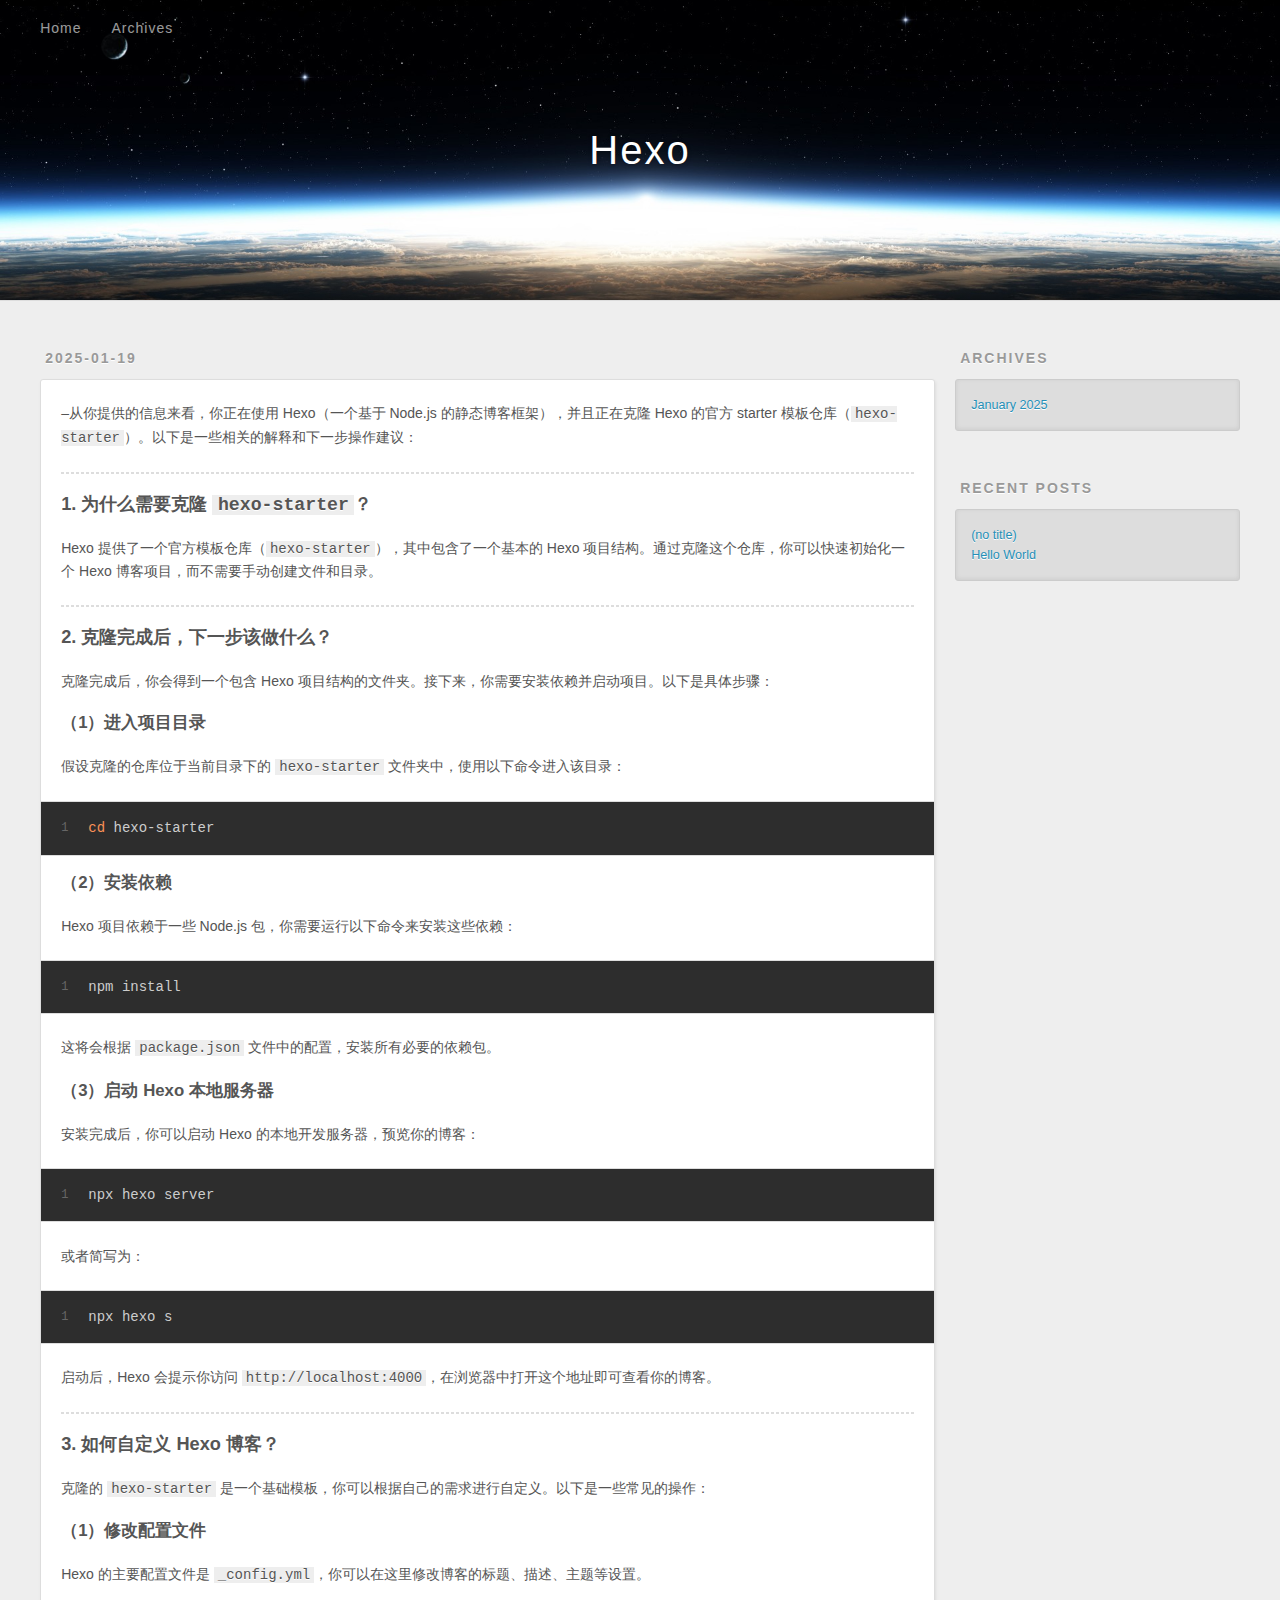
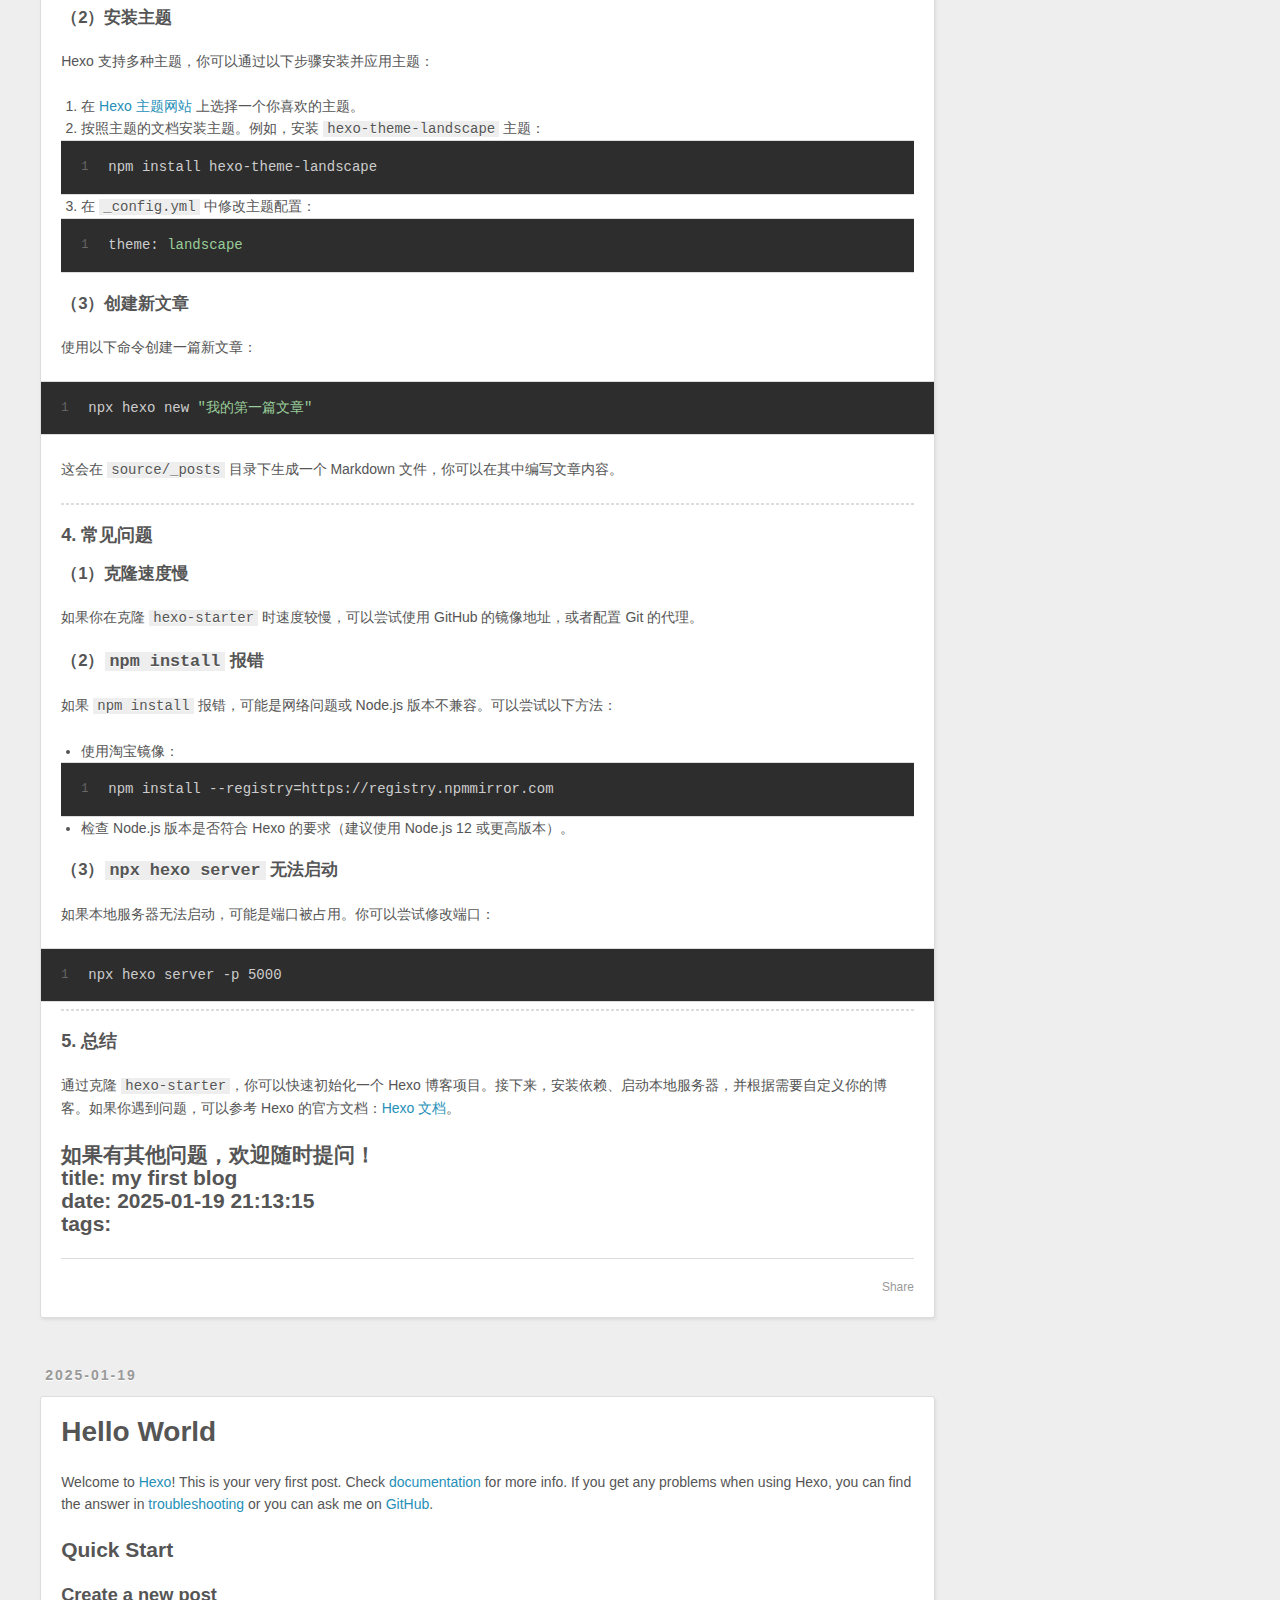
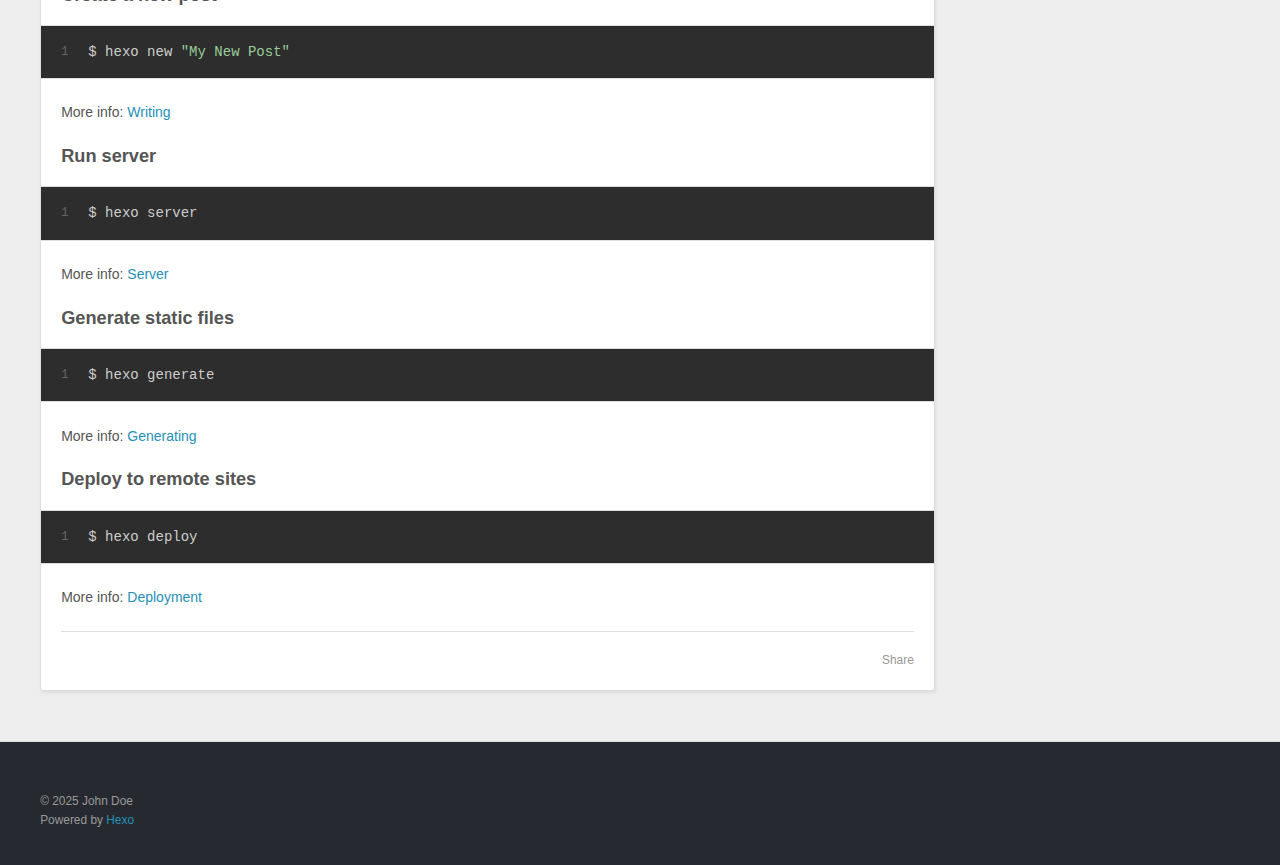
==== index.html @ 1c7fa956 "Site updated: 2025-01-22 17:09:50" ====
<!DOCTYPE html>
<html>
<head>
  <meta charset="utf-8">
  
  
  <title>Hexo</title>
  <meta name="viewport" content="width=device-width, initial-scale=1, shrink-to-fit=no">
  <meta property="og:type" content="website">
<meta property="og:title" content="Hexo">
<meta property="og:url" content="http://example.com/index.html">
<meta property="og:site_name" content="Hexo">
<meta property="og:locale" content="en_US">
<meta property="article:author" content="John Doe">
<meta name="twitter:card" content="summary">
  
    <link rel="alternate" href="/atom.xml" title="Hexo" type="application/atom+xml">
  
  
    <link rel="shortcut icon" href="/favicon.png">
  
  
  
<link rel="stylesheet" href="/css/style.css">

  
    
<link rel="stylesheet" href="/fancybox/jquery.fancybox.min.css">

  
  
<meta name="generator" content="Hexo 7.3.0"></head>

<body>
  <div id="container">
    <div id="wrap">
      <header id="header">
  <div id="banner"></div>
  <div id="header-outer" class="outer">
    <div id="header-title" class="inner">
      <h1 id="logo-wrap">
        <a href="/" id="logo">Hexo</a>
      </h1>
      
    </div>
    <div id="header-inner" class="inner">
      <nav id="main-nav">
        <a id="main-nav-toggle" class="nav-icon"><span class="fa fa-bars"></span></a>
        
          <a class="main-nav-link" href="/">Home</a>
        
          <a class="main-nav-link" href="/archives">Archives</a>
        
      </nav>
      <nav id="sub-nav">
        
        
          <a class="nav-icon" href="/atom.xml" title="RSS Feed"><span class="fa fa-rss"></span></a>
        
        <a class="nav-icon nav-search-btn" title="Search"><span class="fa fa-search"></span></a>
      </nav>
      <div id="search-form-wrap">
        <form action="//google.com/search" method="get" accept-charset="UTF-8" class="search-form"><input type="search" name="q" class="search-form-input" placeholder="Search"><button type="submit" class="search-form-submit">&#xF002;</button><input type="hidden" name="sitesearch" value="http://example.com"></form>
      </div>
    </div>
  </div>
</header>

      <div class="outer">
        <section id="main">
  
    <article id="post-my-first-blog" class="h-entry article article-type-post" itemprop="blogPost" itemscope itemtype="https://schema.org/BlogPosting">
  <div class="article-meta">
    <a href="/2025/01/19/my-first-blog/" class="article-date">
  <time class="dt-published" datetime="2025-01-19T13:13:15.847Z" itemprop="datePublished">2025-01-19</time>
</a>
    
  </div>
  <div class="article-inner">
    
    
    <div class="e-content article-entry" itemprop="articleBody">
      
        <p>–从你提供的信息来看，你正在使用 Hexo（一个基于 Node.js 的静态博客框架），并且正在克隆 Hexo 的官方 starter 模板仓库（<code>hexo-starter</code>）。以下是一些相关的解释和下一步操作建议：</p>
<hr>
<h3 id="1-为什么需要克隆-hexo-starter？"><a href="#1-为什么需要克隆-hexo-starter？" class="headerlink" title="1. 为什么需要克隆 hexo-starter？"></a>1. <strong>为什么需要克隆 <code>hexo-starter</code>？</strong></h3><p>Hexo 提供了一个官方模板仓库（<code>hexo-starter</code>），其中包含了一个基本的 Hexo 项目结构。通过克隆这个仓库，你可以快速初始化一个 Hexo 博客项目，而不需要手动创建文件和目录。</p>
<hr>
<h3 id="2-克隆完成后，下一步该做什么？"><a href="#2-克隆完成后，下一步该做什么？" class="headerlink" title="2. 克隆完成后，下一步该做什么？"></a>2. <strong>克隆完成后，下一步该做什么？</strong></h3><p>克隆完成后，你会得到一个包含 Hexo 项目结构的文件夹。接下来，你需要安装依赖并启动项目。以下是具体步骤：</p>
<h4 id="（1）进入项目目录"><a href="#（1）进入项目目录" class="headerlink" title="（1）进入项目目录"></a>（1）进入项目目录</h4><p>假设克隆的仓库位于当前目录下的 <code>hexo-starter</code> 文件夹中，使用以下命令进入该目录：</p>
<figure class="highlight bash"><table><tr><td class="gutter"><pre><span class="line">1</span><br></pre></td><td class="code"><pre><span class="line"><span class="built_in">cd</span> hexo-starter</span><br></pre></td></tr></table></figure>

<h4 id="（2）安装依赖"><a href="#（2）安装依赖" class="headerlink" title="（2）安装依赖"></a>（2）安装依赖</h4><p>Hexo 项目依赖于一些 Node.js 包，你需要运行以下命令来安装这些依赖：</p>
<figure class="highlight bash"><table><tr><td class="gutter"><pre><span class="line">1</span><br></pre></td><td class="code"><pre><span class="line">npm install</span><br></pre></td></tr></table></figure>
<p>这将会根据 <code>package.json</code> 文件中的配置，安装所有必要的依赖包。</p>
<h4 id="（3）启动-Hexo-本地服务器"><a href="#（3）启动-Hexo-本地服务器" class="headerlink" title="（3）启动 Hexo 本地服务器"></a>（3）启动 Hexo 本地服务器</h4><p>安装完成后，你可以启动 Hexo 的本地开发服务器，预览你的博客：</p>
<figure class="highlight bash"><table><tr><td class="gutter"><pre><span class="line">1</span><br></pre></td><td class="code"><pre><span class="line">npx hexo server</span><br></pre></td></tr></table></figure>
<p>或者简写为：</p>
<figure class="highlight bash"><table><tr><td class="gutter"><pre><span class="line">1</span><br></pre></td><td class="code"><pre><span class="line">npx hexo s</span><br></pre></td></tr></table></figure>
<p>启动后，Hexo 会提示你访问 <code>http://localhost:4000</code>，在浏览器中打开这个地址即可查看你的博客。</p>
<hr>
<h3 id="3-如何自定义-Hexo-博客？"><a href="#3-如何自定义-Hexo-博客？" class="headerlink" title="3. 如何自定义 Hexo 博客？"></a>3. <strong>如何自定义 Hexo 博客？</strong></h3><p>克隆的 <code>hexo-starter</code> 是一个基础模板，你可以根据自己的需求进行自定义。以下是一些常见的操作：</p>
<h4 id="（1）修改配置文件"><a href="#（1）修改配置文件" class="headerlink" title="（1）修改配置文件"></a>（1）修改配置文件</h4><p>Hexo 的主要配置文件是 <code>_config.yml</code>，你可以在这里修改博客的标题、描述、主题等设置。</p>
<h4 id="（2）安装主题"><a href="#（2）安装主题" class="headerlink" title="（2）安装主题"></a>（2）安装主题</h4><p>Hexo 支持多种主题，你可以通过以下步骤安装并应用主题：</p>
<ol>
<li>在 <a target="_blank" rel="noopener" href="https://hexo.io/themes/">Hexo 主题网站</a> 上选择一个你喜欢的主题。</li>
<li>按照主题的文档安装主题。例如，安装 <code>hexo-theme-landscape</code> 主题：<figure class="highlight bash"><table><tr><td class="gutter"><pre><span class="line">1</span><br></pre></td><td class="code"><pre><span class="line">npm install hexo-theme-landscape</span><br></pre></td></tr></table></figure></li>
<li>在 <code>_config.yml</code> 中修改主题配置：<figure class="highlight yaml"><table><tr><td class="gutter"><pre><span class="line">1</span><br></pre></td><td class="code"><pre><span class="line"><span class="attr">theme:</span> <span class="string">landscape</span></span><br></pre></td></tr></table></figure></li>
</ol>
<h4 id="（3）创建新文章"><a href="#（3）创建新文章" class="headerlink" title="（3）创建新文章"></a>（3）创建新文章</h4><p>使用以下命令创建一篇新文章：</p>
<figure class="highlight bash"><table><tr><td class="gutter"><pre><span class="line">1</span><br></pre></td><td class="code"><pre><span class="line">npx hexo new <span class="string">&quot;我的第一篇文章&quot;</span></span><br></pre></td></tr></table></figure>
<p>这会在 <code>source/_posts</code> 目录下生成一个 Markdown 文件，你可以在其中编写文章内容。</p>
<hr>
<h3 id="4-常见问题"><a href="#4-常见问题" class="headerlink" title="4. 常见问题"></a>4. <strong>常见问题</strong></h3><h4 id="（1）克隆速度慢"><a href="#（1）克隆速度慢" class="headerlink" title="（1）克隆速度慢"></a>（1）克隆速度慢</h4><p>如果你在克隆 <code>hexo-starter</code> 时速度较慢，可以尝试使用 GitHub 的镜像地址，或者配置 Git 的代理。</p>
<h4 id="（2）npm-install-报错"><a href="#（2）npm-install-报错" class="headerlink" title="（2）npm install 报错"></a>（2）<code>npm install</code> 报错</h4><p>如果 <code>npm install</code> 报错，可能是网络问题或 Node.js 版本不兼容。可以尝试以下方法：</p>
<ul>
<li>使用淘宝镜像：<figure class="highlight bash"><table><tr><td class="gutter"><pre><span class="line">1</span><br></pre></td><td class="code"><pre><span class="line">npm install --registry=https://registry.npmmirror.com</span><br></pre></td></tr></table></figure></li>
<li>检查 Node.js 版本是否符合 Hexo 的要求（建议使用 Node.js 12 或更高版本）。</li>
</ul>
<h4 id="（3）npx-hexo-server-无法启动"><a href="#（3）npx-hexo-server-无法启动" class="headerlink" title="（3）npx hexo server 无法启动"></a>（3）<code>npx hexo server</code> 无法启动</h4><p>如果本地服务器无法启动，可能是端口被占用。你可以尝试修改端口：</p>
<figure class="highlight bash"><table><tr><td class="gutter"><pre><span class="line">1</span><br></pre></td><td class="code"><pre><span class="line">npx hexo server -p 5000</span><br></pre></td></tr></table></figure>

<hr>
<h3 id="5-总结"><a href="#5-总结" class="headerlink" title="5. 总结"></a>5. <strong>总结</strong></h3><p>通过克隆 <code>hexo-starter</code>，你可以快速初始化一个 Hexo 博客项目。接下来，安装依赖、启动本地服务器，并根据需要自定义你的博客。如果你遇到问题，可以参考 Hexo 的官方文档：<a target="_blank" rel="noopener" href="https://hexo.io/docs/">Hexo 文档</a>。</p>
<h2 id="如果有其他问题，欢迎随时提问！title-my-first-blogdate-2025-01-19-21-13-15tags"><a href="#如果有其他问题，欢迎随时提问！title-my-first-blogdate-2025-01-19-21-13-15tags" class="headerlink" title="如果有其他问题，欢迎随时提问！title: my first blogdate: 2025-01-19 21:13:15tags:"></a>如果有其他问题，欢迎随时提问！<br>title: my first blog<br>date: 2025-01-19 21:13:15<br>tags:</h2>
      
    </div>
    <footer class="article-footer">
      <a data-url="http://example.com/2025/01/19/my-first-blog/" data-id="cm67meoom0001tcj8c96bgt4a" data-title="" class="article-share-link"><span class="fa fa-share">Share</span></a>
      
      
      
    </footer>
  </div>
  
</article>



  
    <article id="post-hello-world" class="h-entry article article-type-post" itemprop="blogPost" itemscope itemtype="https://schema.org/BlogPosting">
  <div class="article-meta">
    <a href="/2025/01/19/hello-world/" class="article-date">
  <time class="dt-published" datetime="2025-01-19T09:28:03.511Z" itemprop="datePublished">2025-01-19</time>
</a>
    
  </div>
  <div class="article-inner">
    
    
      <header class="article-header">
        
  
    <h1 itemprop="name">
      <a class="p-name article-title" href="/2025/01/19/hello-world/">Hello World</a>
    </h1>
  

      </header>
    
    <div class="e-content article-entry" itemprop="articleBody">
      
        <p>Welcome to <a target="_blank" rel="noopener" href="https://hexo.io/">Hexo</a>! This is your very first post. Check <a target="_blank" rel="noopener" href="https://hexo.io/docs/">documentation</a> for more info. If you get any problems when using Hexo, you can find the answer in <a target="_blank" rel="noopener" href="https://hexo.io/docs/troubleshooting.html">troubleshooting</a> or you can ask me on <a target="_blank" rel="noopener" href="https://github.com/hexojs/hexo/issues">GitHub</a>.</p>
<h2 id="Quick-Start"><a href="#Quick-Start" class="headerlink" title="Quick Start"></a>Quick Start</h2><h3 id="Create-a-new-post"><a href="#Create-a-new-post" class="headerlink" title="Create a new post"></a>Create a new post</h3><figure class="highlight bash"><table><tr><td class="gutter"><pre><span class="line">1</span><br></pre></td><td class="code"><pre><span class="line">$ hexo new <span class="string">&quot;My New Post&quot;</span></span><br></pre></td></tr></table></figure>

<p>More info: <a target="_blank" rel="noopener" href="https://hexo.io/docs/writing.html">Writing</a></p>
<h3 id="Run-server"><a href="#Run-server" class="headerlink" title="Run server"></a>Run server</h3><figure class="highlight bash"><table><tr><td class="gutter"><pre><span class="line">1</span><br></pre></td><td class="code"><pre><span class="line">$ hexo server</span><br></pre></td></tr></table></figure>

<p>More info: <a target="_blank" rel="noopener" href="https://hexo.io/docs/server.html">Server</a></p>
<h3 id="Generate-static-files"><a href="#Generate-static-files" class="headerlink" title="Generate static files"></a>Generate static files</h3><figure class="highlight bash"><table><tr><td class="gutter"><pre><span class="line">1</span><br></pre></td><td class="code"><pre><span class="line">$ hexo generate</span><br></pre></td></tr></table></figure>

<p>More info: <a target="_blank" rel="noopener" href="https://hexo.io/docs/generating.html">Generating</a></p>
<h3 id="Deploy-to-remote-sites"><a href="#Deploy-to-remote-sites" class="headerlink" title="Deploy to remote sites"></a>Deploy to remote sites</h3><figure class="highlight bash"><table><tr><td class="gutter"><pre><span class="line">1</span><br></pre></td><td class="code"><pre><span class="line">$ hexo deploy</span><br></pre></td></tr></table></figure>

<p>More info: <a target="_blank" rel="noopener" href="https://hexo.io/docs/one-command-deployment.html">Deployment</a></p>

      
    </div>
    <footer class="article-footer">
      <a data-url="http://example.com/2025/01/19/hello-world/" data-id="cm67meoog0000tcj8bkkabprd" data-title="Hello World" class="article-share-link"><span class="fa fa-share">Share</span></a>
      
      
      
    </footer>
  </div>
  
</article>



  


</section>
        
          <aside id="sidebar">
  
    

  
    

  
    
  
    
  <div class="widget-wrap">
    <h3 class="widget-title">Archives</h3>
    <div class="widget">
      <ul class="archive-list"><li class="archive-list-item"><a class="archive-list-link" href="/archives/2025/01/">January 2025</a></li></ul>
    </div>
  </div>


  
    
  <div class="widget-wrap">
    <h3 class="widget-title">Recent Posts</h3>
    <div class="widget">
      <ul>
        
          <li>
            <a href="/2025/01/19/my-first-blog/">(no title)</a>
          </li>
        
          <li>
            <a href="/2025/01/19/hello-world/">Hello World</a>
          </li>
        
      </ul>
    </div>
  </div>

  
</aside>
        
      </div>
      <footer id="footer">
  
  <div class="outer">
    <div id="footer-info" class="inner">
      
      &copy; 2025 John Doe<br>
      Powered by <a href="https://hexo.io/" target="_blank">Hexo</a>
    </div>
  </div>
</footer>

    </div>
    <nav id="mobile-nav">
  
    <a href="/" class="mobile-nav-link">Home</a>
  
    <a href="/archives" class="mobile-nav-link">Archives</a>
  
</nav>
    


<script src="/js/jquery-3.6.4.min.js"></script>



  
<script src="/fancybox/jquery.fancybox.min.js"></script>




<script src="/js/script.js"></script>





  </div>
</body>
</html>
---- css/style.css ----
body {
  width: 100%;
}
body:before,
body:after {
  content: "";
  display: table;
}
body:after {
  clear: both;
}
html,
body,
div,
span,
applet,
object,
iframe,
h1,
h2,
h3,
h4,
h5,
h6,
p,
blockquote,
pre,
a,
abbr,
acronym,
address,
big,
cite,
code,
del,
dfn,
em,
img,
ins,
kbd,
q,
s,
samp,
small,
strike,
strong,
sub,
sup,
tt,
var,
dl,
dt,
dd,
ol,
ul,
li,
fieldset,
form,
label,
legend,
table,
caption,
tbody,
tfoot,
thead,
tr,
th,
td {
  margin: 0;
  padding: 0;
  border: 0;
  outline: 0;
  font-weight: inherit;
  font-style: inherit;
  font-family: inherit;
  font-size: 100%;
  vertical-align: baseline;
}
body {
  line-height: 1;
  color: #000;
  background: #fff;
}
ol,
ul {
  list-style: none;
}
table {
  border-collapse: separate;
  border-spacing: 0;
  vertical-align: middle;
}
caption,
th,
td {
  text-align: left;
  font-weight: normal;
  vertical-align: middle;
}
a img {
  border: none;
}
input,
button {
  margin: 0;
  padding: 0;
}
input::-moz-focus-inner,
button::-moz-focus-inner {
  border: 0;
  padding: 0;
}
html,
body,
#container {
  height: 100%;
}
body {
  background: #eee;
  font: 14px -apple-system, BlinkMacSystemFont, "Segoe UI", "Roboto", "Oxygen", "Ubuntu", "Cantarell", "Fira Sans", "Droid Sans", "Helvetica Neue", sans-serif;
  -webkit-text-size-adjust: 100%;
}
.outer {
  max-width: 1220px;
  margin: 0 auto;
  padding: 0 20px;
}
.outer:before,
.outer:after {
  content: "";
  display: table;
}
.outer:after {
  clear: both;
}
.inner {
  display: inline;
  float: left;
  width: 98.33333333333333%;
  margin: 0 0.833333333333333%;
}
.left,
.alignleft {
  float: left;
}
.right,
.alignright {
  float: right;
}
.clear {
  clear: both;
}
#container {
  position: relative;
}
.mobile-nav-on {
  overflow: hidden;
}
#wrap {
  height: 100%;
  width: 100%;
  position: absolute;
  top: 0;
  left: 0;
  -webkit-transition: 0.2s ease-out;
  -moz-transition: 0.2s ease-out;
  -ms-transition: 0.2s ease-out;
  transition: 0.2s ease-out;
  z-index: 1;
  background: #eee;
}
.mobile-nav-on #wrap {
  left: 280px;
}
@media screen and (min-width: 768px) {
  #main {
    display: inline;
    float: left;
    width: 73.33333333333333%;
    margin: 0 0.833333333333333%;
  }
}
.article-date,
.article-category-link,
.archive-year,
.widget-title {
  text-decoration: none;
  text-transform: uppercase;
  letter-spacing: 2px;
  color: #999;
  margin-bottom: 1em;
  margin-left: 5px;
  line-height: 1em;
  text-shadow: 0 1px #fff;
  font-weight: bold;
}
.article-inner,
.archive-article-inner {
  background: #fff;
  -webkit-box-shadow: 1px 2px 3px #ddd;
  box-shadow: 1px 2px 3px #ddd;
  border: 1px solid #ddd;
  border-radius: 3px;
}
.article-entry h1,
.widget h1 {
  font-size: 2em;
}
.article-entry h2,
.widget h2 {
  font-size: 1.5em;
}
.article-entry h3,
.widget h3 {
  font-size: 1.3em;
}
.article-entry h4,
.widget h4 {
  font-size: 1.2em;
}
.article-entry h5,
.widget h5 {
  font-size: 1em;
}
.article-entry h6,
.widget h6 {
  font-size: 1em;
  color: #999;
}
.article-entry hr,
.widget hr {
  border: 1px dashed #ddd;
}
.article-entry strong,
.widget strong {
  font-weight: bold;
}
.article-entry em,
.widget em,
.article-entry cite,
.widget cite {
  font-style: italic;
}
.article-entry sup,
.widget sup,
.article-entry sub,
.widget sub {
  font-size: 0.75em;
  line-height: 0;
  position: relative;
  vertical-align: baseline;
}
.article-entry sup,
.widget sup {
  top: -0.5em;
}
.article-entry sub,
.widget sub {
  bottom: -0.2em;
}
.article-entry small,
.widget small {
  font-size: 0.85em;
}
.article-entry acronym,
.widget acronym,
.article-entry abbr,
.widget abbr {
  border-bottom: 1px dotted;
}
.article-entry ul,
.widget ul,
.article-entry ol,
.widget ol,
.article-entry dl,
.widget dl {
  margin: 0 20px;
  line-height: 1.6em;
}
.article-entry ul ul,
.widget ul ul,
.article-entry ol ul,
.widget ol ul,
.article-entry ul ol,
.widget ul ol,
.article-entry ol ol,
.widget ol ol {
  margin-top: 0;
  margin-bottom: 0;
}
.article-entry ul,
.widget ul {
  list-style: disc;
}
.article-entry ol,
.widget ol {
  list-style: decimal;
}
.article-entry dt,
.widget dt {
  font-weight: bold;
}
#header {
  height: 300px;
  position: relative;
  border-bottom: 1px solid #ddd;
}
#header:before,
#header:after {
  content: "";
  position: absolute;
  left: 0;
  right: 0;
  height: 40px;
}
#header:before {
  top: 0;
  background: -webkit-linear-gradient(rgba(0,0,0,0.2), transparent);
  background: -moz-linear-gradient(rgba(0,0,0,0.2), transparent);
  background: -ms-linear-gradient(rgba(0,0,0,0.2), transparent);
  background: linear-gradient(rgba(0,0,0,0.2), transparent);
}
#header:after {
  bottom: 0;
  background: -webkit-linear-gradient(transparent, rgba(0,0,0,0.2));
  background: -moz-linear-gradient(transparent, rgba(0,0,0,0.2));
  background: -ms-linear-gradient(transparent, rgba(0,0,0,0.2));
  background: linear-gradient(transparent, rgba(0,0,0,0.2));
}
#header-outer {
  height: 100%;
  position: relative;
}
#header-inner {
  position: relative;
  overflow: hidden;
}
#banner {
  position: absolute;
  top: 0;
  left: 0;
  width: 100%;
  height: 100%;
  background: url("images/banner.jpg") center #000;
  background-size: cover;
  z-index: -1;
}
#header-title {
  text-align: center;
  height: 40px;
  position: absolute;
  top: 50%;
  left: 0;
  margin-top: -20px;
}
#logo,
#subtitle {
  text-decoration: none;
  color: #fff;
  font-weight: 300;
  text-shadow: 0 1px 4px rgba(0,0,0,0.3);
}
#logo {
  font-size: 40px;
  line-height: 40px;
  letter-spacing: 2px;
}
#subtitle {
  font-size: 16px;
  line-height: 16px;
  letter-spacing: 1px;
}
#subtitle-wrap {
  margin-top: 16px;
}
#main-nav {
  float: left;
  margin-left: -15px;
}
.nav-icon,
.main-nav-link {
  float: left;
  color: #fff;
  opacity: 0.6;
  text-decoration: none;
  text-shadow: 0 1px rgba(0,0,0,0.2);
  -webkit-transition: opacity 0.2s;
  -moz-transition: opacity 0.2s;
  -ms-transition: opacity 0.2s;
  transition: opacity 0.2s;
  display: block;
  padding: 20px 15px;
}
.nav-icon:hover,
.main-nav-link:hover {
  opacity: 1;
}
.nav-icon {
  text-align: center;
  font-size: 14px;
  width: 14px;
  height: 14px;
  padding: 20px 15px;
  position: relative;
  cursor: pointer;
}
.main-nav-link {
  font-weight: 300;
  letter-spacing: 1px;
}
@media screen and (max-width: 479px) {
  .main-nav-link {
    display: none;
  }
}
#main-nav-toggle {
  display: none;
}
@media screen and (max-width: 479px) {
  #main-nav-toggle {
    display: block;
  }
}
#sub-nav {
  float: right;
  margin-right: -15px;
}
#search-form-wrap {
  position: absolute;
  top: 15px;
  width: 150px;
  height: 30px;
  right: -150px;
  opacity: 0;
  -webkit-transition: 0.2s ease-out;
  -moz-transition: 0.2s ease-out;
  -ms-transition: 0.2s ease-out;
  transition: 0.2s ease-out;
}
#search-form-wrap.on {
  opacity: 1;
  right: 0;
}
@media screen and (max-width: 479px) {
  #search-form-wrap {
    width: 100%;
    right: -100%;
  }
}
.search-form {
  position: absolute;
  top: 0;
  left: 0;
  right: 0;
  background: #fff;
  padding: 5px 15px;
  border-radius: 15px;
  -webkit-box-shadow: 0 0 10px rgba(0,0,0,0.3);
  box-shadow: 0 0 10px rgba(0,0,0,0.3);
}
.search-form-input {
  border: none;
  background: none;
  color: #555;
  width: 100%;
  font: 13px -apple-system, BlinkMacSystemFont, "Segoe UI", "Roboto", "Oxygen", "Ubuntu", "Cantarell", "Fira Sans", "Droid Sans", "Helvetica Neue", sans-serif;
  outline: none;
}
.search-form-input::-webkit-search-results-decoration,
.search-form-input::-webkit-search-cancel-button {
  -webkit-appearance: none;
}
.search-form-submit {
  position: absolute;
  top: 50%;
  right: 10px;
  margin-top: -7px;
  font: 13px ForkAwesome;
  border: none;
  background: none;
  color: #bbb;
  cursor: pointer;
}
.search-form-submit:hover,
.search-form-submit:focus {
  color: #777;
}
.article {
  margin: 50px 0;
}
.article-inner {
  overflow: hidden;
}
.article-meta:before,
.article-meta:after {
  content: "";
  display: table;
}
.article-meta:after {
  clear: both;
}
.article-date {
  float: left;
}
.article-category {
  float: left;
  line-height: 1em;
  color: #ccc;
  text-shadow: 0 1px #fff;
  margin-left: 8px;
}
.article-category:before {
  content: "\2022";
}
.article-category-link {
  margin: 0 12px 1em;
}
.article-header {
  padding: 20px 20px 0;
}
.article-title {
  text-decoration: none;
  font-size: 2em;
  font-weight: bold;
  color: #555;
  line-height: 1.1em;
  -webkit-transition: color 0.2s;
  -moz-transition: color 0.2s;
  -ms-transition: color 0.2s;
  transition: color 0.2s;
}
a.article-title:hover {
  color: #258fb8;
}
.article-entry {
  color: #555;
  padding: 0 20px;
}
.article-entry:before,
.article-entry:after {
  content: "";
  display: table;
}
.article-entry:after {
  clear: both;
}
.article-entry p,
.article-entry table {
  line-height: 1.6em;
  margin: 1.6em 0;
}
.article-entry h1,
.article-entry h2,
.article-entry h3,
.article-entry h4,
.article-entry h5,
.article-entry h6 {
  font-weight: bold;
}
.article-entry h1,
.article-entry h2,
.article-entry h3,
.article-entry h4,
.article-entry h5,
.article-entry h6 {
  line-height: 1.1em;
  margin: 1.1em 0;
}
.article-entry a {
  color: #258fb8;
  text-decoration: none;
}
.article-entry a:hover {
  text-decoration: underline;
}
.article-entry ul,
.article-entry ol,
.article-entry dl {
  margin-top: 1.6em;
  margin-bottom: 1.6em;
}
.article-entry img,
.article-entry video {
  max-width: 100%;
  height: auto;
  display: block;
  margin: auto;
}
.article-entry iframe {
  border: none;
}
.article-entry table {
  width: 100%;
  border-collapse: collapse;
  border-spacing: 0;
}
.article-entry th {
  font-weight: bold;
  border-bottom: 3px solid #ddd;
  padding-bottom: 0.5em;
}
.article-entry td {
  border-bottom: 1px solid #ddd;
  padding: 10px 0;
}
.article-entry blockquote {
  font-family: Georgia, "Times New Roman", serif;
  margin: 1.6em 20px;
  text-align: center;
}
.article-entry blockquote footer {
  font-size: 14px;
  margin: 1.6em 0;
  font-family: -apple-system, BlinkMacSystemFont, "Segoe UI", "Roboto", "Oxygen", "Ubuntu", "Cantarell", "Fira Sans", "Droid Sans", "Helvetica Neue", sans-serif;
}
.article-entry blockquote footer cite:before {
  content: "—";
  padding: 0 0.5em;
}
.article-entry .pullquote {
  text-align: left;
  width: 45%;
  margin: 0;
}
.article-entry .pullquote.left {
  margin-left: 0.5em;
  margin-right: 1em;
}
.article-entry .pullquote.right {
  margin-right: 0.5em;
  margin-left: 1em;
}
.article-entry .caption {
  color: #999;
  display: block;
  font-size: 0.9em;
  margin-top: 0.5em;
  position: relative;
  text-align: center;
}
.article-entry .video-container {
  position: relative;
  padding-top: 56.25%;
  height: 0;
  overflow: hidden;
}
.article-entry .video-container iframe,
.article-entry .video-container object,
.article-entry .video-container embed {
  position: absolute;
  top: 0;
  left: 0;
  width: 100%;
  height: 100%;
  margin-top: 0;
}
.article-more-link a {
  display: inline-block;
  line-height: 1em;
  padding: 6px 15px;
  border-radius: 15px;
  background: #eee;
  color: #999;
  text-shadow: 0 1px #fff;
  text-decoration: none;
}
.article-more-link a:hover {
  background: #258fb8;
  color: #fff;
  text-decoration: none;
  text-shadow: 0 1px #1e7293;
}
.article-footer {
  font-size: 0.85em;
  line-height: 1.6em;
  border-top: 1px solid #ddd;
  padding-top: 1.6em;
  margin: 0 20px 20px;
}
.article-footer:before,
.article-footer:after {
  content: "";
  display: table;
}
.article-footer:after {
  clear: both;
}
.article-footer a {
  color: #999;
  text-decoration: none;
}
.article-footer a:hover {
  color: #555;
}
.article-tag-list-item {
  float: left;
  margin-right: 10px;
}
.article-tag-list-link:before {
  content: "#";
}
.article-comment-link {
  float: right;
}
.article-comment-link:before {
  padding-right: 8px;
}
.article-share-link {
  cursor: pointer;
  float: right;
  margin-left: 20px;
}
.article-share-link:before {
  padding-right: 6px;
}
#article-nav {
  position: relative;
}
#article-nav:before,
#article-nav:after {
  content: "";
  display: table;
}
#article-nav:after {
  clear: both;
}
@media screen and (min-width: 768px) {
  #article-nav {
    margin: 50px 0;
  }
  #article-nav:before {
    width: 8px;
    height: 8px;
    position: absolute;
    top: 50%;
    left: 50%;
    margin-top: -4px;
    margin-left: -4px;
    content: "";
    border-radius: 50%;
    background: #ddd;
    -webkit-box-shadow: 0 1px 2px #fff;
    box-shadow: 0 1px 2px #fff;
  }
}
.article-nav-link-wrap {
  text-decoration: none;
  text-shadow: 0 1px #fff;
  color: #999;
  -webkit-box-sizing: border-box;
  -moz-box-sizing: border-box;
  box-sizing: border-box;
  margin-top: 50px;
  text-align: center;
  display: block;
}
.article-nav-link-wrap:hover {
  color: #555;
}
@media screen and (min-width: 768px) {
  .article-nav-link-wrap {
    width: 50%;
    margin-top: 0;
  }
}
@media screen and (min-width: 768px) {
  #article-nav-newer {
    float: left;
    text-align: right;
    padding-right: 20px;
  }
}
@media screen and (min-width: 768px) {
  #article-nav-older {
    float: right;
    text-align: left;
    padding-left: 20px;
  }
}
.article-nav-caption {
  text-transform: uppercase;
  letter-spacing: 2px;
  color: #ddd;
  line-height: 1em;
  font-weight: bold;
}
#article-nav-newer .article-nav-caption {
  margin-right: -2px;
}
.article-nav-title {
  font-size: 0.85em;
  line-height: 1.6em;
  margin-top: 0.5em;
}
.article-share-box {
  position: absolute;
  display: none;
  background: #fff;
  -webkit-box-shadow: 1px 2px 10px rgba(0,0,0,0.2);
  box-shadow: 1px 2px 10px rgba(0,0,0,0.2);
  border-radius: 3px;
  margin-left: -145px;
  overflow: hidden;
  z-index: 1;
}
.article-share-box.on {
  display: block;
}
.article-share-input {
  width: 100%;
  background: none;
  -webkit-box-sizing: border-box;
  -moz-box-sizing: border-box;
  box-sizing: border-box;
  font: 14px -apple-system, BlinkMacSystemFont, "Segoe UI", "Roboto", "Oxygen", "Ubuntu", "Cantarell", "Fira Sans", "Droid Sans", "Helvetica Neue", sans-serif;
  padding: 0 15px;
  color: #555;
  outline: none;
  border: 1px solid #ddd;
  border-radius: 3px 3px 0 0;
  height: 36px;
  line-height: 36px;
}
.article-share-links {
  background: #eee;
}
.article-share-links:before,
.article-share-links:after {
  content: "";
  display: table;
}
.article-share-links:after {
  clear: both;
}
.article-share-twitter,
.article-share-facebook,
.article-share-pinterest,
.article-share-linkedin {
  width: 50px;
  height: 36px;
  display: block;
  float: left;
  position: relative;
  color: #999;
  text-shadow: 0 1px #fff;
}
.article-share-twitter:before,
.article-share-facebook:before,
.article-share-pinterest:before,
.article-share-linkedin:before {
  font-size: 20px;
  width: 20px;
  height: 20px;
  position: absolute;
  top: 50%;
  left: 50%;
  margin-top: -10px;
  margin-left: -10px;
  text-align: center;
}
.article-share-twitter:hover,
.article-share-facebook:hover,
.article-share-pinterest:hover,
.article-share-linkedin:hover {
  color: #fff;
}
.article-share-twitter:hover {
  background: #00aced;
  text-shadow: 0 1px #008abe;
}
.article-share-facebook:hover {
  background: #3b5998;
  text-shadow: 0 1px #2f477a;
}
.article-share-pinterest:hover {
  background: #cb2027;
  text-shadow: 0 1px #a21a1f;
}
.article-share-linkedin:hover {
  background: #0077b5;
  text-shadow: 0 1px #005f91;
}
.article-gallery {
  background: #000;
  position: relative;
}
.article-gallery-photos {
  position: relative;
  overflow: hidden;
}
.article-gallery-img {
  display: none;
  max-width: 100%;
}
.article-gallery-img:first-child {
  display: block;
}
.article-gallery-img.loaded {
  position: absolute;
  display: block;
}
.article-gallery-img img {
  display: block;
  max-width: 100%;
  margin: 0 auto;
}
#comments {
  background: #fff;
  -webkit-box-shadow: 1px 2px 3px #ddd;
  box-shadow: 1px 2px 3px #ddd;
  padding: 20px;
  border: 1px solid #ddd;
  border-radius: 3px;
  margin: 50px 0;
}
#comments a {
  color: #258fb8;
}
.archives-wrap {
  margin: 50px 0;
}
.archives:before,
.archives:after {
  content: "";
  display: table;
}
.archives:after {
  clear: both;
}
.archive-year-wrap {
  margin-bottom: 1em;
}
.archives {
  -webkit-column-gap: 10px;
  -moz-column-gap: 10px;
  column-gap: 10px;
}
@media screen and (min-width: 480px) and (max-width: 767px) {
  .archives {
    -webkit-column-count: 2;
    -moz-column-count: 2;
    column-count: 2;
  }
}
@media screen and (min-width: 768px) {
  .archives {
    -webkit-column-count: 3;
    -moz-column-count: 3;
    column-count: 3;
  }
}
.archive-article {
  -webkit-column-break-inside: avoid;
  page-break-inside: avoid;
  overflow: hidden;
  break-inside: avoid-column;
}
.archive-article-inner {
  padding: 10px;
  margin-bottom: 15px;
}
.archive-article-title {
  text-decoration: none;
  font-weight: bold;
  color: #555;
  -webkit-transition: color 0.2s;
  -moz-transition: color 0.2s;
  -ms-transition: color 0.2s;
  transition: color 0.2s;
  line-height: 1.6em;
}
.archive-article-title:hover {
  color: #258fb8;
}
.archive-article-footer {
  margin-top: 1em;
}
.archive-article-date {
  color: #999;
  text-decoration: none;
  font-size: 0.85em;
  line-height: 1em;
  margin-bottom: 0.5em;
  display: block;
}
#page-nav {
  margin: 50px auto;
  background: #fff;
  -webkit-box-shadow: 1px 2px 3px #ddd;
  box-shadow: 1px 2px 3px #ddd;
  border: 1px solid #ddd;
  border-radius: 3px;
  text-align: center;
  color: #999;
  overflow: hidden;
}
#page-nav:before,
#page-nav:after {
  content: "";
  display: table;
}
#page-nav:after {
  clear: both;
}
#page-nav a,
#page-nav span {
  padding: 10px 20px;
  line-height: 1;
  height: 2ex;
}
#page-nav a {
  color: #999;
  text-decoration: none;
}
#page-nav a:hover {
  background: #999;
  color: #fff;
}
#page-nav .prev {
  float: left;
}
#page-nav .next {
  float: right;
}
#page-nav .page-number {
  display: inline-block;
}
@media screen and (max-width: 479px) {
  #page-nav .page-number {
    display: none;
  }
}
#page-nav .current {
  color: #555;
  font-weight: bold;
}
#page-nav .space {
  color: #ddd;
}
#footer {
  background: #262a30;
  padding: 50px 0;
  border-top: 1px solid #ddd;
  color: #999;
}
#footer a {
  color: #258fb8;
  text-decoration: none;
}
#footer a:hover {
  text-decoration: underline;
}
#footer-info {
  line-height: 1.6em;
  font-size: 0.85em;
}
.article-entry pre,
.article-entry .highlight {
  background: #2d2d2d;
  margin: 0 -20px;
  padding: 15px 20px;
  border-style: solid;
  border-color: #ddd;
  border-width: 1px 0;
  overflow: auto;
  color: #ccc;
  line-height: 22.400000000000002px;
}
.article-entry .highlight .gutter pre,
.article-entry .gist .gist-file .gist-data .line-numbers {
  color: #666;
  font-size: 0.85em;
}
.article-entry pre,
.article-entry code {
  font-family: "Source Code Pro", Consolas, Monaco, Menlo, Consolas, monospace;
}
.article-entry code {
  background: #eee;
  text-shadow: 0 1px #fff;
  padding: 0 0.3em;
}
.article-entry pre code {
  background: none;
  text-shadow: none;
  padding: 0;
}
.article-entry .highlight pre {
  border: none;
  margin: 0;
  padding: 0;
}
.article-entry .highlight table {
  margin: 0;
  width: auto;
}
.article-entry .highlight td {
  border: none;
  padding: 0;
}
.article-entry .highlight figcaption {
  font-size: 0.85em;
  color: #999;
  line-height: 1em;
  margin-bottom: 1em;
}
.article-entry .highlight figcaption:before,
.article-entry .highlight figcaption:after {
  content: "";
  display: table;
}
.article-entry .highlight figcaption:after {
  clear: both;
}
.article-entry .highlight figcaption a {
  float: right;
}
.article-entry .highlight .gutter {
  -moz-user-select: none;
  -ms-user-select: none;
  -webkit-user-select: none;
  -webkit-user-select: none;
  -moz-user-select: none;
  -ms-user-select: none;
  user-select: none;
}
.article-entry .highlight .gutter pre {
  text-align: right;
  padding-right: 20px;
}
.article-entry .highlight .line {
  height: 22.400000000000002px;
}
.article-entry .highlight .line.marked {
  background: #515151;
}
.article-entry .gist {
  margin: 0 -20px;
  border-style: solid;
  border-color: #ddd;
  border-width: 1px 0;
  background: #2d2d2d;
  padding: 15px 20px 15px 0;
}
.article-entry .gist .gist-file {
  border: none;
  font-family: "Source Code Pro", Consolas, Monaco, Menlo, Consolas, monospace;
  margin: 0;
}
.article-entry .gist .gist-file .gist-data {
  background: none;
  border: none;
}
.article-entry .gist .gist-file .gist-data .line-numbers {
  background: none;
  border: none;
  padding: 0 20px 0 0;
}
.article-entry .gist .gist-file .gist-data .line-data {
  padding: 0 !important;
}
.article-entry .gist .gist-file .highlight {
  margin: 0;
  padding: 0;
  border: none;
}
.article-entry .gist .gist-file .gist-meta {
  background: #2d2d2d;
  color: #999;
  font: 0.85em -apple-system, BlinkMacSystemFont, "Segoe UI", "Roboto", "Oxygen", "Ubuntu", "Cantarell", "Fira Sans", "Droid Sans", "Helvetica Neue", sans-serif;
  text-shadow: 0 0;
  padding: 0;
  margin-top: 1em;
  margin-left: 20px;
}
.article-entry .gist .gist-file .gist-meta a {
  color: #258fb8;
  font-weight: normal;
}
.article-entry .gist .gist-file .gist-meta a:hover {
  text-decoration: underline;
}
pre .comment,
pre .title {
  color: #999;
}
pre .variable,
pre .attribute,
pre .tag,
pre .regexp,
pre .ruby .constant,
pre .xml .tag .title,
pre .xml .pi,
pre .xml .doctype,
pre .html .doctype,
pre .css .id,
pre .css .class,
pre .css .pseudo {
  color: #f2777a;
}
pre .number,
pre .preprocessor,
pre .built_in,
pre .literal,
pre .params,
pre .constant {
  color: #f99157;
}
pre .class,
pre .ruby .class .title,
pre .css .rules .attribute {
  color: #9c9;
}
pre .string,
pre .value,
pre .inheritance,
pre .header,
pre .ruby .symbol,
pre .xml .cdata {
  color: #9c9;
}
pre .css .hexcolor {
  color: #6cc;
}
pre .function,
pre .python .decorator,
pre .python .title,
pre .ruby .function .title,
pre .ruby .title .keyword,
pre .perl .sub,
pre .javascript .title,
pre .coffeescript .title {
  color: #69c;
}
pre .keyword,
pre .javascript .function {
  color: #c9c;
}
@media screen and (max-width: 479px) {
  #mobile-nav {
    position: absolute;
    top: 0;
    left: 0;
    width: 280px;
    height: 100%;
    background: #191919;
    border-right: 1px solid #fff;
  }
}
@media screen and (max-width: 479px) {
  .mobile-nav-link {
    display: block;
    color: #999;
    text-decoration: none;
    padding: 15px 20px;
    font-weight: bold;
  }
  .mobile-nav-link:hover {
    color: #fff;
  }
}
@media screen and (min-width: 768px) {
  #sidebar {
    display: inline;
    float: left;
    width: 23.333333333333332%;
    margin: 0 0.833333333333333%;
  }
}
.widget-wrap {
  margin: 50px 0;
}
.widget {
  color: #777;
  text-shadow: 0 1px #fff;
  background: #ddd;
  -webkit-box-shadow: 0 -1px 4px #ccc inset;
  box-shadow: 0 -1px 4px #ccc inset;
  border: 1px solid #ccc;
  padding: 15px;
  border-radius: 3px;
}
.widget a {
  color: #258fb8;
  text-decoration: none;
}
.widget a:hover {
  text-decoration: underline;
}
.widget ul ul,
.widget ol ul,
.widget dl ul,
.widget ul ol,
.widget ol ol,
.widget dl ol,
.widget ul dl,
.widget ol dl,
.widget dl dl {
  margin-left: 15px;
  list-style: disc;
}
.widget {
  line-height: 1.6em;
  word-wrap: break-word;
  font-size: 0.9em;
}
.widget ul,
.widget ol {
  list-style: none;
  margin: 0;
}
.widget ul ul,
.widget ol ul,
.widget ul ol,
.widget ol ol {
  margin: 0 20px;
}
.widget ul ul,
.widget ol ul {
  list-style: disc;
}
.widget ul ol,
.widget ol ol {
  list-style: decimal;
}
.category-list-count,
.tag-list-count,
.archive-list-count {
  padding-left: 5px;
  color: #999;
  font-size: 0.85em;
}
.category-list-count:before,
.tag-list-count:before,
.archive-list-count:before {
  content: "(";
}
.category-list-count:after,
.tag-list-count:after,
.archive-list-count:after {
  content: ")";
}
.tagcloud a {
  margin-right: 5px;
  display: inline-block;
}
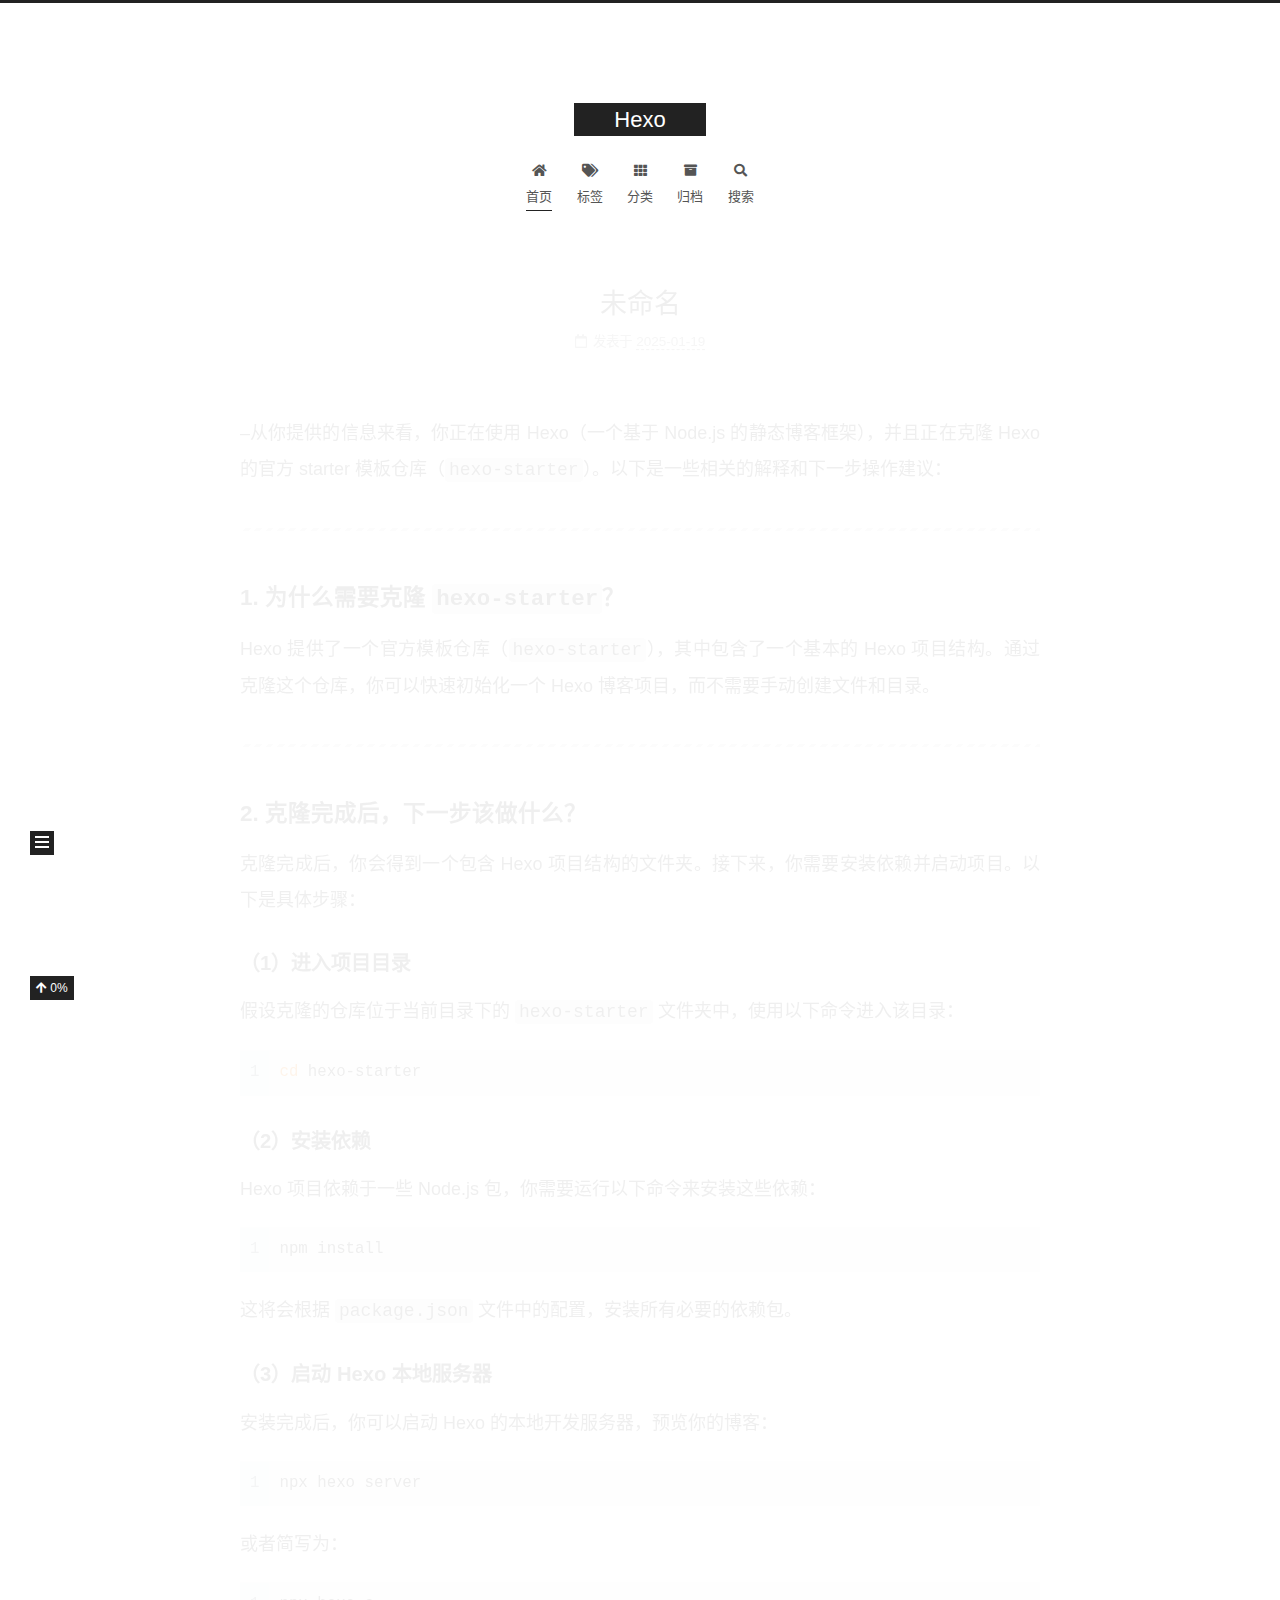
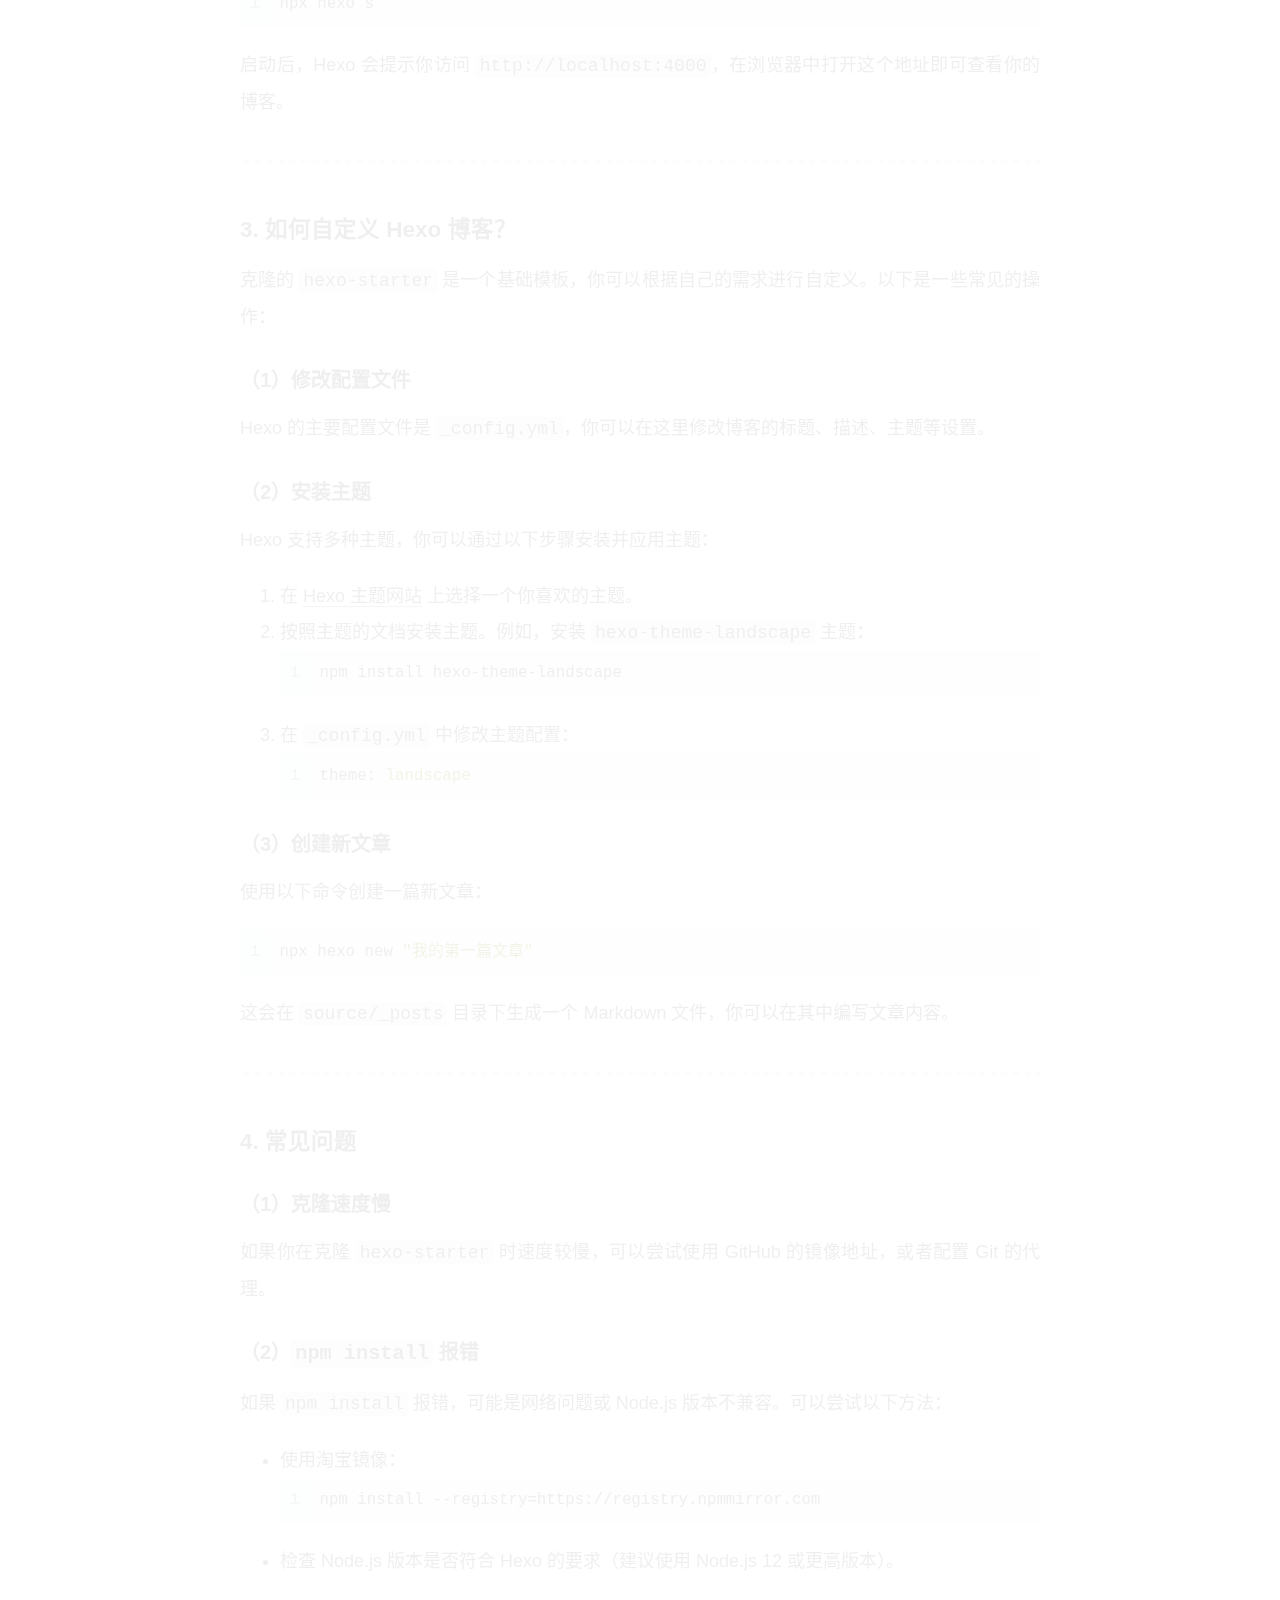
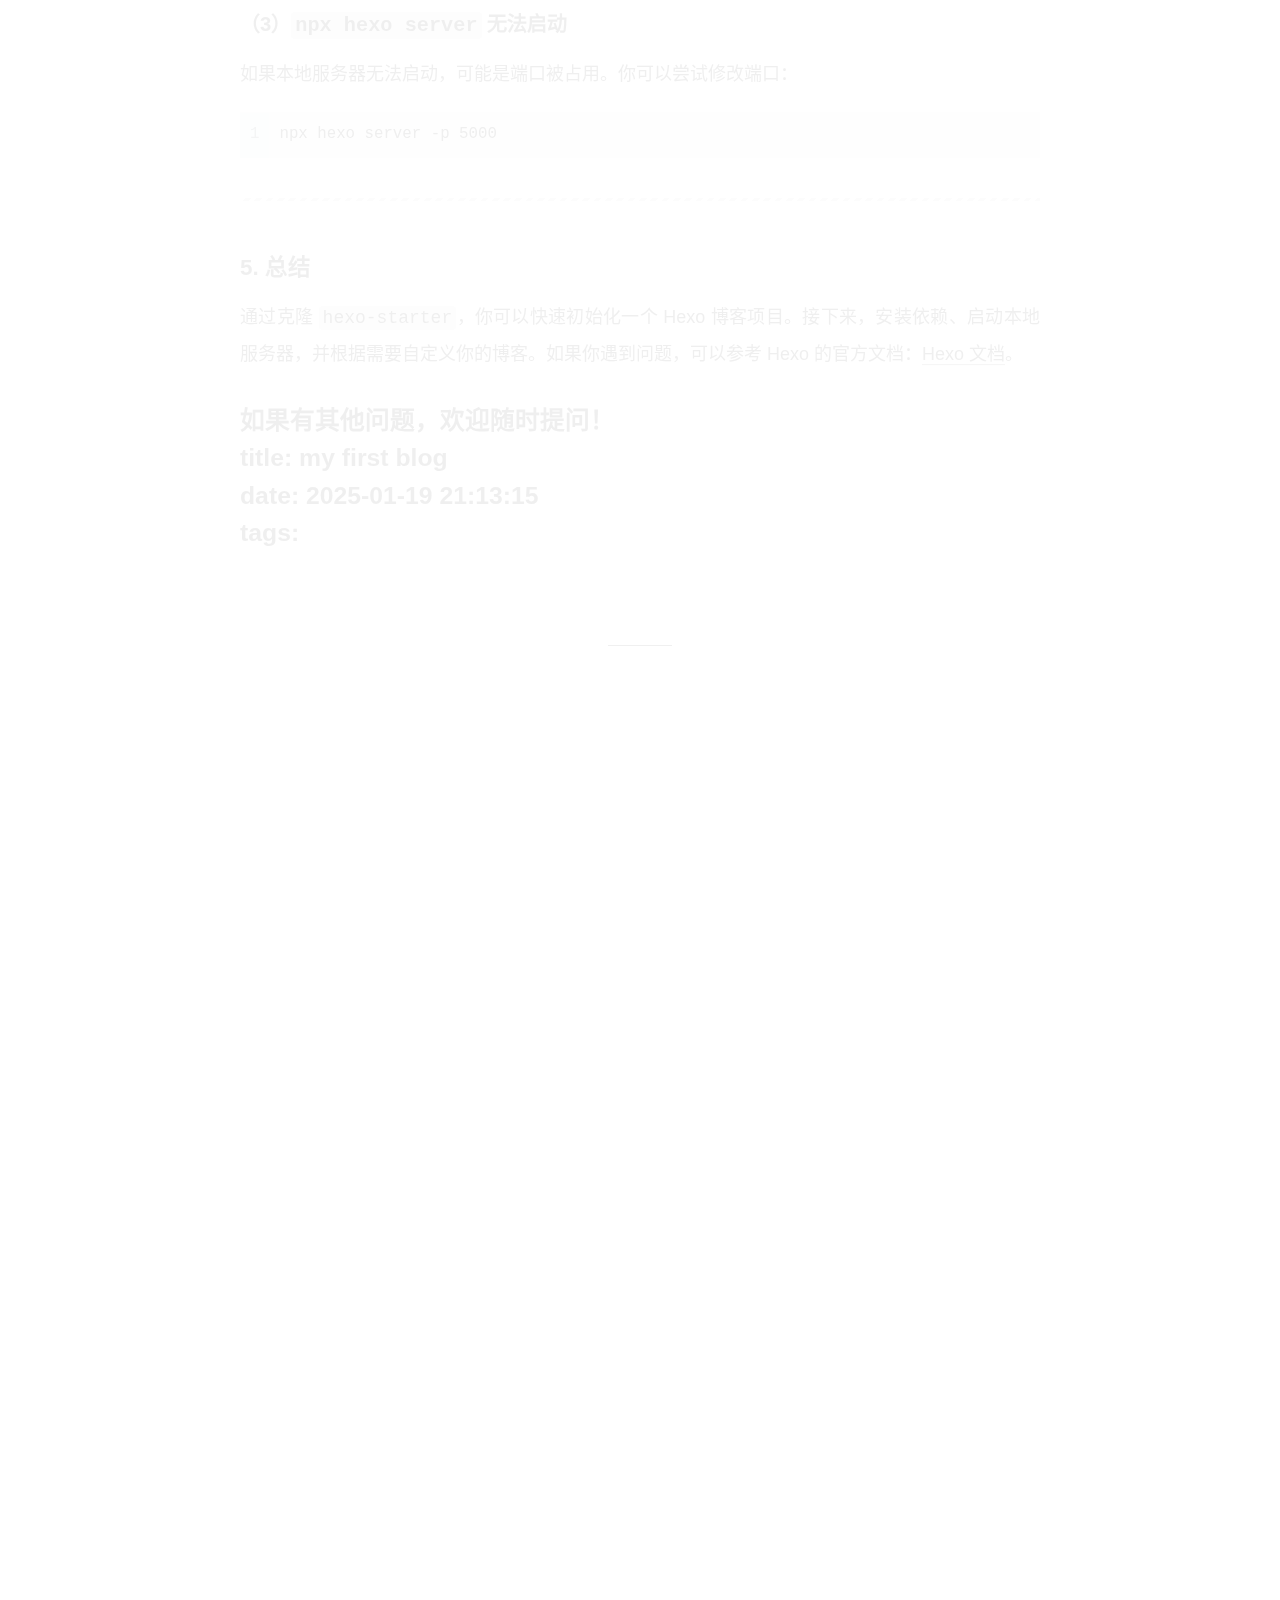
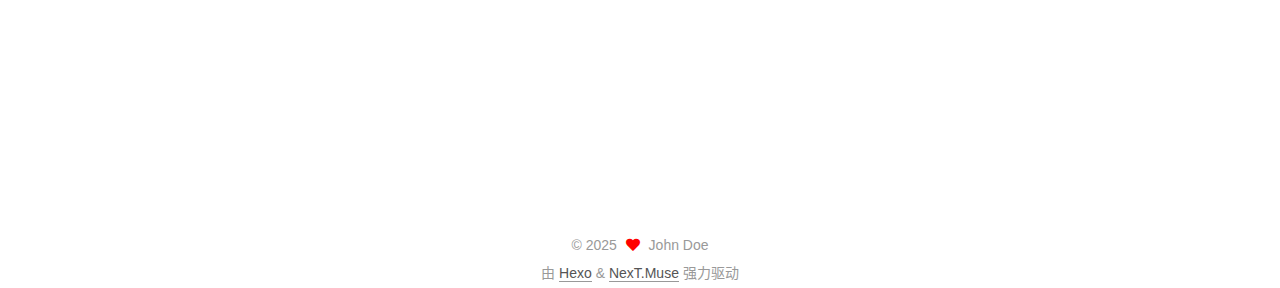
==== commit 3daadc25: "Site updated: 2025-01-22 23:40:43" ====
--- a/index.html
+++ b/index.html
@@ -1,87 +1,228 @@
 <!DOCTYPE html>
-<html>
+<html lang="zh-CN">
 <head>
-  <meta charset="utf-8">
-  
-  
-  <title>Hexo</title>
-  <meta name="viewport" content="width=device-width, initial-scale=1, shrink-to-fit=no">
+  <meta charset="UTF-8">
+<meta name="viewport" content="width=device-width, initial-scale=1, maximum-scale=2">
+<meta name="theme-color" content="#222">
+<meta name="generator" content="Hexo 7.3.0">
+  <link rel="apple-touch-icon" sizes="180x180" href="/images/apple-touch-icon-next.png">
+  <link rel="icon" type="image/png" sizes="32x32" href="/images/favicon-32x32-next.png">
+  <link rel="icon" type="image/png" sizes="16x16" href="/images/favicon-16x16-next.png">
+  <link rel="mask-icon" href="/images/logo.svg" color="#222">
+
+<link rel="stylesheet" href="/css/main.css">
+
+
+<link rel="stylesheet" href="/lib/font-awesome/css/all.min.css">
+
+<script id="hexo-configurations">
+    var NexT = window.NexT || {};
+    var CONFIG = {"hostname":"example.com","root":"/","scheme":"Muse","version":"7.8.0","exturl":false,"sidebar":{"position":"left","display":"post","padding":18,"offset":12,"onmobile":false},"copycode":{"enable":false,"show_result":false,"style":null},"back2top":{"enable":true,"sidebar":false,"scrollpercent":true},"bookmark":{"enable":false,"color":"#222","save":"auto"},"fancybox":false,"mediumzoom":false,"lazyload":false,"pangu":false,"comments":{"style":"tabs","active":null,"storage":true,"lazyload":false,"nav":null},"algolia":{"hits":{"per_page":10},"labels":{"input_placeholder":"Search for Posts","hits_empty":"We didn't find any results for the search: ${query}","hits_stats":"${hits} results found in ${time} ms"}},"localsearch":{"enable":true,"trigger":"auto","top_n_per_article":1,"unescape":false,"preload":false},"motion":{"enable":true,"async":false,"transition":{"post_block":"fadeIn","post_header":"slideDownIn","post_body":"slideDownIn","coll_header":"slideLeftIn","sidebar":"slideUpIn"}},"path":"search.xml"};
+  </script>
+
   <meta property="og:type" content="website">
 <meta property="og:title" content="Hexo">
 <meta property="og:url" content="http://example.com/index.html">
 <meta property="og:site_name" content="Hexo">
-<meta property="og:locale" content="en_US">
+<meta property="og:locale" content="zh_CN">
 <meta property="article:author" content="John Doe">
 <meta name="twitter:card" content="summary">
-  
-    <link rel="alternate" href="/atom.xml" title="Hexo" type="application/atom+xml">
-  
-  
-    <link rel="shortcut icon" href="/favicon.png">
-  
-  
-  
-<link rel="stylesheet" href="/css/style.css">
-
-  
-    
-<link rel="stylesheet" href="/fancybox/jquery.fancybox.min.css">
-
-  
-  
-<meta name="generator" content="Hexo 7.3.0"></head>
-
-<body>
-  <div id="container">
-    <div id="wrap">
-      <header id="header">
-  <div id="banner"></div>
-  <div id="header-outer" class="outer">
-    <div id="header-title" class="inner">
-      <h1 id="logo-wrap">
-        <a href="/" id="logo">Hexo</a>
-      </h1>
+
+<link rel="canonical" href="http://example.com/">
+
+
+<script id="page-configurations">
+  // https://hexo.io/docs/variables.html
+  CONFIG.page = {
+    sidebar: "",
+    isHome : true,
+    isPost : false,
+    lang   : 'zh-CN'
+  };
+</script>
+
+  <title>Hexo</title>
+  
+
+
+
+
+
+
+  <noscript>
+  <style>
+  .use-motion .brand,
+  .use-motion .menu-item,
+  .sidebar-inner,
+  .use-motion .post-block,
+  .use-motion .pagination,
+  .use-motion .comments,
+  .use-motion .post-header,
+  .use-motion .post-body,
+  .use-motion .collection-header { opacity: initial; }
+
+  .use-motion .site-title,
+  .use-motion .site-subtitle {
+    opacity: initial;
+    top: initial;
+  }
+
+  .use-motion .logo-line-before i { left: initial; }
+  .use-motion .logo-line-after i { right: initial; }
+  </style>
+</noscript>
+
+</head>
+
+<body itemscope itemtype="http://schema.org/WebPage">
+  <div class="container use-motion">
+    <div class="headband"></div>
+
+    <header class="header" itemscope itemtype="http://schema.org/WPHeader">
+      <div class="header-inner"><div class="site-brand-container">
+  <div class="site-nav-toggle">
+    <div class="toggle" aria-label="切换导航栏">
+      <span class="toggle-line toggle-line-first"></span>
+      <span class="toggle-line toggle-line-middle"></span>
+      <span class="toggle-line toggle-line-last"></span>
+    </div>
+  </div>
+
+  <div class="site-meta">
+
+    <a href="/" class="brand" rel="start">
+      <span class="logo-line-before"><i></i></span>
+      <h1 class="site-title">Hexo</h1>
+      <span class="logo-line-after"><i></i></span>
+    </a>
+  </div>
+
+  <div class="site-nav-right">
+    <div class="toggle popup-trigger">
+        <i class="fa fa-search fa-fw fa-lg"></i>
+    </div>
+  </div>
+</div>
+
+
+
+
+<nav class="site-nav">
+  <ul id="menu" class="main-menu menu">
+        <li class="menu-item menu-item-home">
+
+    <a href="/" rel="section"><i class="fa fa-home fa-fw"></i>首页</a>
+
+  </li>
+        <li class="menu-item menu-item-tags">
+
+    <a href="/tags/" rel="section"><i class="fa fa-tags fa-fw"></i>标签</a>
+
+  </li>
+        <li class="menu-item menu-item-categories">
+
+    <a href="/categories/" rel="section"><i class="fa fa-th fa-fw"></i>分类</a>
+
+  </li>
+        <li class="menu-item menu-item-archives">
+
+    <a href="/archives/" rel="section"><i class="fa fa-archive fa-fw"></i>归档</a>
+
+  </li>
+      <li class="menu-item menu-item-search">
+        <a role="button" class="popup-trigger"><i class="fa fa-search fa-fw"></i>搜索
+        </a>
+      </li>
+  </ul>
+</nav>
+
+
+
+  <div class="search-pop-overlay">
+    <div class="popup search-popup">
+        <div class="search-header">
+  <span class="search-icon">
+    <i class="fa fa-search"></i>
+  </span>
+  <div class="search-input-container">
+    <input autocomplete="off" autocapitalize="off"
+           placeholder="搜索..." spellcheck="false"
+           type="search" class="search-input">
+  </div>
+  <span class="popup-btn-close">
+    <i class="fa fa-times-circle"></i>
+  </span>
+</div>
+<div id="search-result">
+  <div id="no-result">
+    <i class="fa fa-spinner fa-pulse fa-5x fa-fw"></i>
+  </div>
+</div>
+
+    </div>
+  </div>
+
+</div>
+    </header>
+
+    
+  <div class="back-to-top">
+    <i class="fa fa-arrow-up"></i>
+    <span>0%</span>
+  </div>
+
+
+    <main class="main">
+      <div class="main-inner">
+        <div class="content-wrap">
+          
+
+          <div class="content index posts-expand">
+            
       
-    </div>
-    <div id="header-inner" class="inner">
-      <nav id="main-nav">
-        <a id="main-nav-toggle" class="nav-icon"><span class="fa fa-bars"></span></a>
-        
-          <a class="main-nav-link" href="/">Home</a>
-        
-          <a class="main-nav-link" href="/archives">Archives</a>
-        
-      </nav>
-      <nav id="sub-nav">
-        
-        
-          <a class="nav-icon" href="/atom.xml" title="RSS Feed"><span class="fa fa-rss"></span></a>
-        
-        <a class="nav-icon nav-search-btn" title="Search"><span class="fa fa-search"></span></a>
-      </nav>
-      <div id="search-form-wrap">
-        <form action="//google.com/search" method="get" accept-charset="UTF-8" class="search-form"><input type="search" name="q" class="search-form-input" placeholder="Search"><button type="submit" class="search-form-submit">&#xF002;</button><input type="hidden" name="sitesearch" value="http://example.com"></form>
-      </div>
-    </div>
-  </div>
-</header>
-
-      <div class="outer">
-        <section id="main">
-  
-    <article id="post-my-first-blog" class="h-entry article article-type-post" itemprop="blogPost" itemscope itemtype="https://schema.org/BlogPosting">
-  <div class="article-meta">
-    <a href="/2025/01/19/my-first-blog/" class="article-date">
-  <time class="dt-published" datetime="2025-01-19T13:13:15.847Z" itemprop="datePublished">2025-01-19</time>
-</a>
-    
-  </div>
-  <div class="article-inner">
-    
-    
-    <div class="e-content article-entry" itemprop="articleBody">
+  
+  
+  <article itemscope itemtype="http://schema.org/Article" class="post-block" lang="zh-CN">
+    <link itemprop="mainEntityOfPage" href="http://example.com/2025/01/19/my-first-blog/">
+
+    <span hidden itemprop="author" itemscope itemtype="http://schema.org/Person">
+      <meta itemprop="image" content="/images/avatar.gif">
+      <meta itemprop="name" content="John Doe">
+      <meta itemprop="description" content="">
+    </span>
+
+    <span hidden itemprop="publisher" itemscope itemtype="http://schema.org/Organization">
+      <meta itemprop="name" content="Hexo">
+    </span>
+      <header class="post-header">
+        <h2 class="post-title" itemprop="name headline">
+          
+            <a href="/2025/01/19/my-first-blog/" class="post-title-link" itemprop="url">未命名</a>
+        </h2>
+
+        <div class="post-meta">
+            <span class="post-meta-item">
+              <span class="post-meta-item-icon">
+                <i class="far fa-calendar"></i>
+              </span>
+              <span class="post-meta-item-text">发表于</span>
+              
+
+              <time title="创建时间：2025-01-19 21:13:15 / 修改时间：21:17:33" itemprop="dateCreated datePublished" datetime="2025-01-19T21:13:15+08:00">2025-01-19</time>
+            </span>
+
+          
+
+        </div>
+      </header>
+
+    
+    
+    
+    <div class="post-body" itemprop="articleBody">
+
       
-        <p>–从你提供的信息来看，你正在使用 Hexo（一个基于 Node.js 的静态博客框架），并且正在克隆 Hexo 的官方 starter 模板仓库（<code>hexo-starter</code>）。以下是一些相关的解释和下一步操作建议：</p>
+          <p>–从你提供的信息来看，你正在使用 Hexo（一个基于 Node.js 的静态博客框架），并且正在克隆 Hexo 的官方 starter 模板仓库（<code>hexo-starter</code>）。以下是一些相关的解释和下一步操作建议：</p>
 <hr>
 <h3 id="1-为什么需要克隆-hexo-starter？"><a href="#1-为什么需要克隆-hexo-starter？" class="headerlink" title="1. 为什么需要克隆 hexo-starter？"></a>1. <strong>为什么需要克隆 <code>hexo-starter</code>？</strong></h3><p>Hexo 提供了一个官方模板仓库（<code>hexo-starter</code>），其中包含了一个基本的 Hexo 项目结构。通过克隆这个仓库，你可以快速初始化一个 Hexo 博客项目，而不需要手动创建文件和目录。</p>
 <hr>
@@ -124,42 +265,62 @@
 <h2 id="如果有其他问题，欢迎随时提问！title-my-first-blogdate-2025-01-19-21-13-15tags"><a href="#如果有其他问题，欢迎随时提问！title-my-first-blogdate-2025-01-19-21-13-15tags" class="headerlink" title="如果有其他问题，欢迎随时提问！title: my first blogdate: 2025-01-19 21:13:15tags:"></a>如果有其他问题，欢迎随时提问！<br>title: my first blog<br>date: 2025-01-19 21:13:15<br>tags:</h2>
       
     </div>
-    <footer class="article-footer">
-      <a data-url="http://example.com/2025/01/19/my-first-blog/" data-id="cm67meoom0001tcj8c96bgt4a" data-title="" class="article-share-link"><span class="fa fa-share">Share</span></a>
+
+    
+    
+    
+      <footer class="post-footer">
+        <div class="post-eof"></div>
+      </footer>
+  </article>
+  
+  
+  
+
       
+  
+  
+  <article itemscope itemtype="http://schema.org/Article" class="post-block" lang="zh-CN">
+    <link itemprop="mainEntityOfPage" href="http://example.com/2025/01/19/hello-world/">
+
+    <span hidden itemprop="author" itemscope itemtype="http://schema.org/Person">
+      <meta itemprop="image" content="/images/avatar.gif">
+      <meta itemprop="name" content="John Doe">
+      <meta itemprop="description" content="">
+    </span>
+
+    <span hidden itemprop="publisher" itemscope itemtype="http://schema.org/Organization">
+      <meta itemprop="name" content="Hexo">
+    </span>
+      <header class="post-header">
+        <h2 class="post-title" itemprop="name headline">
+          
+            <a href="/2025/01/19/hello-world/" class="post-title-link" itemprop="url">Hello World</a>
+        </h2>
+
+        <div class="post-meta">
+            <span class="post-meta-item">
+              <span class="post-meta-item-icon">
+                <i class="far fa-calendar"></i>
+              </span>
+              <span class="post-meta-item-text">发表于</span>
+              
+
+              <time title="创建时间：2025-01-19 17:28:03 / 修改时间：17:26:51" itemprop="dateCreated datePublished" datetime="2025-01-19T17:28:03+08:00">2025-01-19</time>
+            </span>
+
+          
+
+        </div>
+      </header>
+
+    
+    
+    
+    <div class="post-body" itemprop="articleBody">
+
       
-      
-    </footer>
-  </div>
-  
-</article>
-
-
-
-  
-    <article id="post-hello-world" class="h-entry article article-type-post" itemprop="blogPost" itemscope itemtype="https://schema.org/BlogPosting">
-  <div class="article-meta">
-    <a href="/2025/01/19/hello-world/" class="article-date">
-  <time class="dt-published" datetime="2025-01-19T09:28:03.511Z" itemprop="datePublished">2025-01-19</time>
-</a>
-    
-  </div>
-  <div class="article-inner">
-    
-    
-      <header class="article-header">
-        
-  
-    <h1 itemprop="name">
-      <a class="p-name article-title" href="/2025/01/19/hello-world/">Hello World</a>
-    </h1>
-  
-
-      </header>
-    
-    <div class="e-content article-entry" itemprop="articleBody">
-      
-        <p>Welcome to <a target="_blank" rel="noopener" href="https://hexo.io/">Hexo</a>! This is your very first post. Check <a target="_blank" rel="noopener" href="https://hexo.io/docs/">documentation</a> for more info. If you get any problems when using Hexo, you can find the answer in <a target="_blank" rel="noopener" href="https://hexo.io/docs/troubleshooting.html">troubleshooting</a> or you can ask me on <a target="_blank" rel="noopener" href="https://github.com/hexojs/hexo/issues">GitHub</a>.</p>
+          <p>Welcome to <a target="_blank" rel="noopener" href="https://hexo.io/">Hexo</a>! This is your very first post. Check <a target="_blank" rel="noopener" href="https://hexo.io/docs/">documentation</a> for more info. If you get any problems when using Hexo, you can find the answer in <a target="_blank" rel="noopener" href="https://hexo.io/docs/troubleshooting.html">troubleshooting</a> or you can ask me on <a target="_blank" rel="noopener" href="https://github.com/hexojs/hexo/issues">GitHub</a>.</p>
 <h2 id="Quick-Start"><a href="#Quick-Start" class="headerlink" title="Quick Start"></a>Quick Start</h2><h3 id="Create-a-new-post"><a href="#Create-a-new-post" class="headerlink" title="Create a new post"></a>Create a new post</h3><figure class="highlight bash"><table><tr><td class="gutter"><pre><span class="line">1</span><br></pre></td><td class="code"><pre><span class="line">$ hexo new <span class="string">&quot;My New Post&quot;</span></span><br></pre></td></tr></table></figure>
 
 <p>More info: <a target="_blank" rel="noopener" href="https://hexo.io/docs/writing.html">Writing</a></p>
@@ -175,103 +336,175 @@
 
       
     </div>
-    <footer class="article-footer">
-      <a data-url="http://example.com/2025/01/19/hello-world/" data-id="cm67meoog0000tcj8bkkabprd" data-title="Hello World" class="article-share-link"><span class="fa fa-share">Share</span></a>
-      
-      
-      
+
+    
+    
+    
+      <footer class="post-footer">
+        <div class="post-eof"></div>
+      </footer>
+  </article>
+  
+  
+  
+
+
+  
+
+
+
+          </div>
+          
+
+<script>
+  window.addEventListener('tabs:register', () => {
+    let { activeClass } = CONFIG.comments;
+    if (CONFIG.comments.storage) {
+      activeClass = localStorage.getItem('comments_active') || activeClass;
+    }
+    if (activeClass) {
+      let activeTab = document.querySelector(`a[href="#comment-${activeClass}"]`);
+      if (activeTab) {
+        activeTab.click();
+      }
+    }
+  });
+  if (CONFIG.comments.storage) {
+    window.addEventListener('tabs:click', event => {
+      if (!event.target.matches('.tabs-comment .tab-content .tab-pane')) return;
+      let commentClass = event.target.classList[1];
+      localStorage.setItem('comments_active', commentClass);
+    });
+  }
+</script>
+
+        </div>
+          
+  
+  <div class="toggle sidebar-toggle">
+    <span class="toggle-line toggle-line-first"></span>
+    <span class="toggle-line toggle-line-middle"></span>
+    <span class="toggle-line toggle-line-last"></span>
+  </div>
+
+  <aside class="sidebar">
+    <div class="sidebar-inner">
+
+      <ul class="sidebar-nav motion-element">
+        <li class="sidebar-nav-toc">
+          文章目录
+        </li>
+        <li class="sidebar-nav-overview">
+          站点概览
+        </li>
+      </ul>
+
+      <!--noindex-->
+      <div class="post-toc-wrap sidebar-panel">
+      </div>
+      <!--/noindex-->
+
+      <div class="site-overview-wrap sidebar-panel">
+        <div class="site-author motion-element" itemprop="author" itemscope itemtype="http://schema.org/Person">
+  <p class="site-author-name" itemprop="name">John Doe</p>
+  <div class="site-description" itemprop="description"></div>
+</div>
+<div class="site-state-wrap motion-element">
+  <nav class="site-state">
+      <div class="site-state-item site-state-posts">
+          <a href="/archives/">
+        
+          <span class="site-state-item-count">2</span>
+          <span class="site-state-item-name">日志</span>
+        </a>
+      </div>
+  </nav>
+</div>
+
+
+
+      </div>
+
+    </div>
+  </aside>
+  <div id="sidebar-dimmer"></div>
+
+
+      </div>
+    </main>
+
+    <footer class="footer">
+      <div class="footer-inner">
+        
+
+        
+
+<div class="copyright">
+  
+  &copy; 
+  <span itemprop="copyrightYear">2025</span>
+  <span class="with-love">
+    <i class="fa fa-heart"></i>
+  </span>
+  <span class="author" itemprop="copyrightHolder">John Doe</span>
+</div>
+  <div class="powered-by">由 <a href="https://hexo.io/" class="theme-link" rel="noopener" target="_blank">Hexo</a> & <a href="https://muse.theme-next.org/" class="theme-link" rel="noopener" target="_blank">NexT.Muse</a> 强力驱动
+  </div>
+
+        
+
+
+
+
+
+
+
+
+      </div>
     </footer>
   </div>
-  
-</article>
-
-
-
-  
-
-
-</section>
-        
-          <aside id="sidebar">
-  
-    
-
-  
-    
-
-  
-    
-  
-    
-  <div class="widget-wrap">
-    <h3 class="widget-title">Archives</h3>
-    <div class="widget">
-      <ul class="archive-list"><li class="archive-list-item"><a class="archive-list-link" href="/archives/2025/01/">January 2025</a></li></ul>
-    </div>
-  </div>
-
-
-  
-    
-  <div class="widget-wrap">
-    <h3 class="widget-title">Recent Posts</h3>
-    <div class="widget">
-      <ul>
-        
-          <li>
-            <a href="/2025/01/19/my-first-blog/">(no title)</a>
-          </li>
-        
-          <li>
-            <a href="/2025/01/19/hello-world/">Hello World</a>
-          </li>
-        
-      </ul>
-    </div>
-  </div>
-
-  
-</aside>
-        
-      </div>
-      <footer id="footer">
-  
-  <div class="outer">
-    <div id="footer-info" class="inner">
-      
-      &copy; 2025 John Doe<br>
-      Powered by <a href="https://hexo.io/" target="_blank">Hexo</a>
-    </div>
-  </div>
-</footer>
-
-    </div>
-    <nav id="mobile-nav">
-  
-    <a href="/" class="mobile-nav-link">Home</a>
-  
-    <a href="/archives" class="mobile-nav-link">Archives</a>
-  
-</nav>
-    
-
-
-<script src="/js/jquery-3.6.4.min.js"></script>
-
-
-
-  
-<script src="/fancybox/jquery.fancybox.min.js"></script>
-
-
-
-
-<script src="/js/script.js"></script>
-
-
-
-
-
-  </div>
+
+  
+  <script src="/lib/anime.min.js"></script>
+  <script src="/lib/velocity/velocity.min.js"></script>
+  <script src="/lib/velocity/velocity.ui.min.js"></script>
+
+<script src="/js/utils.js"></script>
+
+<script src="/js/motion.js"></script>
+
+
+<script src="/js/schemes/muse.js"></script>
+
+
+<script src="/js/next-boot.js"></script>
+
+
+
+
+  
+
+
+
+
+  
+<script src="/js/local-search.js"></script>
+
+
+
+
+
+
+
+
+
+
+
+
+
+  
+
+  
+
 </body>
-</html>+</html>
--- a/css/main.css
+++ b/css/main.css
@@ -0,0 +1,2388 @@
+:root {
+  --body-bg-color: #fff;
+  --content-bg-color: #fff;
+  --card-bg-color: #f5f5f5;
+  --text-color: #555;
+  --blockquote-color: #666;
+  --link-color: #555;
+  --link-hover-color: #222;
+  --brand-color: #fff;
+  --brand-hover-color: #fff;
+  --table-row-odd-bg-color: #f9f9f9;
+  --table-row-hover-bg-color: #f5f5f5;
+  --menu-item-bg-color: #f5f5f5;
+  --btn-default-bg: #222;
+  --btn-default-color: #fff;
+  --btn-default-border-color: #222;
+  --btn-default-hover-bg: #fff;
+  --btn-default-hover-color: #222;
+  --btn-default-hover-border-color: #222;
+}
+html {
+  line-height: 1.15; /* 1 */
+  -webkit-text-size-adjust: 100%; /* 2 */
+}
+body {
+  margin: 0;
+}
+main {
+  display: block;
+}
+h1 {
+  font-size: 2em;
+  margin: 0.67em 0;
+}
+hr {
+  box-sizing: content-box; /* 1 */
+  height: 0; /* 1 */
+  overflow: visible; /* 2 */
+}
+pre {
+  font-family: monospace, monospace; /* 1 */
+  font-size: 1em; /* 2 */
+}
+a {
+  background: transparent;
+}
+abbr[title] {
+  border-bottom: none; /* 1 */
+  text-decoration: underline; /* 2 */
+  text-decoration: underline dotted; /* 2 */
+}
+b,
+strong {
+  font-weight: bolder;
+}
+code,
+kbd,
+samp {
+  font-family: monospace, monospace; /* 1 */
+  font-size: 1em; /* 2 */
+}
+small {
+  font-size: 80%;
+}
+sub,
+sup {
+  font-size: 75%;
+  line-height: 0;
+  position: relative;
+  vertical-align: baseline;
+}
+sub {
+  bottom: -0.25em;
+}
+sup {
+  top: -0.5em;
+}
+img {
+  border-style: none;
+}
+button,
+input,
+optgroup,
+select,
+textarea {
+  font-family: inherit; /* 1 */
+  font-size: 100%; /* 1 */
+  line-height: 1.15; /* 1 */
+  margin: 0; /* 2 */
+}
+button,
+input {
+/* 1 */
+  overflow: visible;
+}
+button,
+select {
+/* 1 */
+  text-transform: none;
+}
+button,
+[type='button'],
+[type='reset'],
+[type='submit'] {
+  -webkit-appearance: button;
+}
+button::-moz-focus-inner,
+[type='button']::-moz-focus-inner,
+[type='reset']::-moz-focus-inner,
+[type='submit']::-moz-focus-inner {
+  border-style: none;
+  padding: 0;
+}
+button:-moz-focusring,
+[type='button']:-moz-focusring,
+[type='reset']:-moz-focusring,
+[type='submit']:-moz-focusring {
+  outline: 1px dotted ButtonText;
+}
+fieldset {
+  padding: 0.35em 0.75em 0.625em;
+}
+legend {
+  box-sizing: border-box; /* 1 */
+  color: inherit; /* 2 */
+  display: table; /* 1 */
+  max-width: 100%; /* 1 */
+  padding: 0; /* 3 */
+  white-space: normal; /* 1 */
+}
+progress {
+  vertical-align: baseline;
+}
+textarea {
+  overflow: auto;
+}
+[type='checkbox'],
+[type='radio'] {
+  box-sizing: border-box; /* 1 */
+  padding: 0; /* 2 */
+}
+[type='number']::-webkit-inner-spin-button,
+[type='number']::-webkit-outer-spin-button {
+  height: auto;
+}
+[type='search'] {
+  outline-offset: -2px; /* 2 */
+  -webkit-appearance: textfield; /* 1 */
+}
+[type='search']::-webkit-search-decoration {
+  -webkit-appearance: none;
+}
+::-webkit-file-upload-button {
+  font: inherit; /* 2 */
+  -webkit-appearance: button; /* 1 */
+}
+details {
+  display: block;
+}
+summary {
+  display: list-item;
+}
+template {
+  display: none;
+}
+[hidden] {
+  display: none;
+}
+::selection {
+  background: #262a30;
+  color: #eee;
+}
+html,
+body {
+  height: 100%;
+}
+body {
+  background: var(--body-bg-color);
+  color: var(--text-color);
+  font-family: 'Lato', "PingFang SC", "Microsoft YaHei", sans-serif;
+  font-size: 1em;
+  line-height: 2;
+}
+@media (max-width: 991px) {
+  body {
+    padding-left: 0 !important;
+    padding-right: 0 !important;
+  }
+}
+h1,
+h2,
+h3,
+h4,
+h5,
+h6 {
+  font-family: 'Lato', "PingFang SC", "Microsoft YaHei", sans-serif;
+  font-weight: bold;
+  line-height: 1.5;
+  margin: 20px 0 15px;
+}
+h1 {
+  font-size: 1.5em;
+}
+h2 {
+  font-size: 1.375em;
+}
+h3 {
+  font-size: 1.25em;
+}
+h4 {
+  font-size: 1.125em;
+}
+h5 {
+  font-size: 1em;
+}
+h6 {
+  font-size: 0.875em;
+}
+p {
+  margin: 0 0 20px 0;
+}
+a,
+span.exturl {
+  border-bottom: 1px solid #999;
+  color: var(--link-color);
+  outline: 0;
+  text-decoration: none;
+  overflow-wrap: break-word;
+  word-wrap: break-word;
+  cursor: pointer;
+}
+a:hover,
+span.exturl:hover {
+  border-bottom-color: var(--link-hover-color);
+  color: var(--link-hover-color);
+}
+iframe,
+img,
+video {
+  display: block;
+  margin-left: auto;
+  margin-right: auto;
+  max-width: 100%;
+}
+hr {
+  background-image: repeating-linear-gradient(-45deg, #ddd, #ddd 4px, transparent 4px, transparent 8px);
+  border: 0;
+  height: 3px;
+  margin: 40px 0;
+}
+blockquote {
+  border-left: 4px solid #ddd;
+  color: var(--blockquote-color);
+  margin: 0;
+  padding: 0 15px;
+}
+blockquote cite::before {
+  content: '-';
+  padding: 0 5px;
+}
+dt {
+  font-weight: bold;
+}
+dd {
+  margin: 0;
+  padding: 0;
+}
+kbd {
+  background-color: #f5f5f5;
+  background-image: linear-gradient(#eee, #fff, #eee);
+  border: 1px solid #ccc;
+  border-radius: 0.2em;
+  box-shadow: 0.1em 0.1em 0.2em rgba(0,0,0,0.1);
+  color: #555;
+  font-family: inherit;
+  padding: 0.1em 0.3em;
+  white-space: nowrap;
+}
+.table-container {
+  overflow: auto;
+}
+table {
+  border-collapse: collapse;
+  border-spacing: 0;
+  font-size: 0.875em;
+  margin: 0 0 20px 0;
+  width: 100%;
+}
+tbody tr:nth-of-type(odd) {
+  background: var(--table-row-odd-bg-color);
+}
+tbody tr:hover {
+  background: var(--table-row-hover-bg-color);
+}
+caption,
+th,
+td {
+  font-weight: normal;
+  padding: 8px;
+  vertical-align: middle;
+}
+th,
+td {
+  border: 1px solid #ddd;
+  border-bottom: 3px solid #ddd;
+}
+th {
+  font-weight: 700;
+  padding-bottom: 10px;
+}
+td {
+  border-bottom-width: 1px;
+}
+.btn {
+  background: var(--btn-default-bg);
+  border: 2px solid var(--btn-default-border-color);
+  border-radius: 0;
+  color: var(--btn-default-color);
+  display: inline-block;
+  font-size: 0.875em;
+  line-height: 2;
+  padding: 0 20px;
+  text-decoration: none;
+  transition-property: background-color;
+  transition-delay: 0s;
+  transition-duration: 0.2s;
+  transition-timing-function: ease-in-out;
+}
+.btn:hover {
+  background: var(--btn-default-hover-bg);
+  border-color: var(--btn-default-hover-border-color);
+  color: var(--btn-default-hover-color);
+}
+.btn + .btn {
+  margin: 0 0 8px 8px;
+}
+.btn .fa-fw {
+  text-align: left;
+  width: 1.285714285714286em;
+}
+.toggle {
+  line-height: 0;
+}
+.toggle .toggle-line {
+  background: #fff;
+  display: inline-block;
+  height: 2px;
+  left: 0;
+  position: relative;
+  top: 0;
+  transition: all 0.4s;
+  vertical-align: top;
+  width: 100%;
+}
+.toggle .toggle-line:not(:first-child) {
+  margin-top: 3px;
+}
+.toggle.toggle-arrow .toggle-line-first {
+  left: 50%;
+  top: 2px;
+  transform: rotate(45deg);
+  width: 50%;
+}
+.toggle.toggle-arrow .toggle-line-middle {
+  left: 2px;
+  width: 90%;
+}
+.toggle.toggle-arrow .toggle-line-last {
+  left: 50%;
+  top: -2px;
+  transform: rotate(-45deg);
+  width: 50%;
+}
+.toggle.toggle-close .toggle-line-first {
+  transform: rotate(-45deg);
+  top: 5px;
+}
+.toggle.toggle-close .toggle-line-middle {
+  opacity: 0;
+}
+.toggle.toggle-close .toggle-line-last {
+  transform: rotate(45deg);
+  top: -5px;
+}
+.highlight,
+pre {
+  background: #f7f7f7;
+  color: #4d4d4c;
+  line-height: 1.6;
+  margin: 0 auto 20px;
+}
+pre,
+code {
+  font-family: consolas, Menlo, monospace, "PingFang SC", "Microsoft YaHei";
+}
+code {
+  background: #eee;
+  border-radius: 3px;
+  color: #555;
+  padding: 2px 4px;
+  overflow-wrap: break-word;
+  word-wrap: break-word;
+}
+.highlight *::selection {
+  background: #d6d6d6;
+}
+.highlight pre {
+  border: 0;
+  margin: 0;
+  padding: 10px 0;
+}
+.highlight table {
+  border: 0;
+  margin: 0;
+  width: auto;
+}
+.highlight td {
+  border: 0;
+  padding: 0;
+}
+.highlight figcaption {
+  background: #eff2f3;
+  color: #4d4d4c;
+  display: flex;
+  font-size: 0.875em;
+  justify-content: space-between;
+  line-height: 1.2;
+  padding: 0.5em;
+}
+.highlight figcaption a {
+  color: #4d4d4c;
+}
+.highlight figcaption a:hover {
+  border-bottom-color: #4d4d4c;
+}
+.highlight .gutter {
+  -moz-user-select: none;
+  -ms-user-select: none;
+  -webkit-user-select: none;
+  user-select: none;
+}
+.highlight .gutter pre {
+  background: #eff2f3;
+  color: #869194;
+  padding-left: 10px;
+  padding-right: 10px;
+  text-align: right;
+}
+.highlight .code pre {
+  background: #f7f7f7;
+  padding-left: 10px;
+  width: 100%;
+}
+.gist table {
+  width: auto;
+}
+.gist table td {
+  border: 0;
+}
+pre {
+  overflow: auto;
+  padding: 10px;
+}
+pre code {
+  background: none;
+  color: #4d4d4c;
+  font-size: 0.875em;
+  padding: 0;
+  text-shadow: none;
+}
+pre .deletion {
+  background: #fdd;
+}
+pre .addition {
+  background: #dfd;
+}
+pre .meta {
+  color: #eab700;
+  -moz-user-select: none;
+  -ms-user-select: none;
+  -webkit-user-select: none;
+  user-select: none;
+}
+pre .comment {
+  color: #8e908c;
+}
+pre .variable,
+pre .attribute,
+pre .tag,
+pre .name,
+pre .regexp,
+pre .ruby .constant,
+pre .xml .tag .title,
+pre .xml .pi,
+pre .xml .doctype,
+pre .html .doctype,
+pre .css .id,
+pre .css .class,
+pre .css .pseudo {
+  color: #c82829;
+}
+pre .number,
+pre .preprocessor,
+pre .built_in,
+pre .builtin-name,
+pre .literal,
+pre .params,
+pre .constant,
+pre .command {
+  color: #f5871f;
+}
+pre .ruby .class .title,
+pre .css .rules .attribute,
+pre .string,
+pre .symbol,
+pre .value,
+pre .inheritance,
+pre .header,
+pre .ruby .symbol,
+pre .xml .cdata,
+pre .special,
+pre .formula {
+  color: #718c00;
+}
+pre .title,
+pre .css .hexcolor {
+  color: #3e999f;
+}
+pre .function,
+pre .python .decorator,
+pre .python .title,
+pre .ruby .function .title,
+pre .ruby .title .keyword,
+pre .perl .sub,
+pre .javascript .title,
+pre .coffeescript .title {
+  color: #4271ae;
+}
+pre .keyword,
+pre .javascript .function {
+  color: #8959a8;
+}
+.blockquote-center {
+  border-left: none;
+  margin: 40px 0;
+  padding: 0;
+  position: relative;
+  text-align: center;
+}
+.blockquote-center .fa {
+  display: block;
+  opacity: 0.6;
+  position: absolute;
+  width: 100%;
+}
+.blockquote-center .fa-quote-left {
+  border-top: 1px solid #ccc;
+  text-align: left;
+  top: -20px;
+}
+.blockquote-center .fa-quote-right {
+  border-bottom: 1px solid #ccc;
+  text-align: right;
+  bottom: -20px;
+}
+.blockquote-center p,
+.blockquote-center div {
+  text-align: center;
+}
+.post-body .group-picture img {
+  margin: 0 auto;
+  padding: 0 3px;
+}
+.group-picture-row {
+  margin-bottom: 6px;
+  overflow: hidden;
+}
+.group-picture-column {
+  float: left;
+  margin-bottom: 10px;
+}
+.post-body .label {
+  color: #555;
+  display: inline;
+  padding: 0 2px;
+}
+.post-body .label.default {
+  background: #f0f0f0;
+}
+.post-body .label.primary {
+  background: #efe6f7;
+}
+.post-body .label.info {
+  background: #e5f2f8;
+}
+.post-body .label.success {
+  background: #e7f4e9;
+}
+.post-body .label.warning {
+  background: #fcf6e1;
+}
+.post-body .label.danger {
+  background: #fae8eb;
+}
+.post-body .tabs {
+  margin-bottom: 20px;
+}
+.post-body .tabs,
+.tabs-comment {
+  display: block;
+  padding-top: 10px;
+  position: relative;
+}
+.post-body .tabs ul.nav-tabs,
+.tabs-comment ul.nav-tabs {
+  display: flex;
+  flex-wrap: wrap;
+  margin: 0;
+  margin-bottom: -1px;
+  padding: 0;
+}
+@media (max-width: 413px) {
+  .post-body .tabs ul.nav-tabs,
+  .tabs-comment ul.nav-tabs {
+    display: block;
+    margin-bottom: 5px;
+  }
+}
+.post-body .tabs ul.nav-tabs li.tab,
+.tabs-comment ul.nav-tabs li.tab {
+  border-bottom: 1px solid #ddd;
+  border-left: 1px solid transparent;
+  border-right: 1px solid transparent;
+  border-top: 3px solid transparent;
+  flex-grow: 1;
+  list-style-type: none;
+  border-radius: 0 0 0 0;
+}
+@media (max-width: 413px) {
+  .post-body .tabs ul.nav-tabs li.tab,
+  .tabs-comment ul.nav-tabs li.tab {
+    border-bottom: 1px solid transparent;
+    border-left: 3px solid transparent;
+    border-right: 1px solid transparent;
+    border-top: 1px solid transparent;
+  }
+}
+@media (max-width: 413px) {
+  .post-body .tabs ul.nav-tabs li.tab,
+  .tabs-comment ul.nav-tabs li.tab {
+    border-radius: 0;
+  }
+}
+.post-body .tabs ul.nav-tabs li.tab a,
+.tabs-comment ul.nav-tabs li.tab a {
+  border-bottom: initial;
+  display: block;
+  line-height: 1.8;
+  outline: 0;
+  padding: 0.25em 0.75em;
+  text-align: center;
+  transition-delay: 0s;
+  transition-duration: 0.2s;
+  transition-timing-function: ease-out;
+}
+.post-body .tabs ul.nav-tabs li.tab a i,
+.tabs-comment ul.nav-tabs li.tab a i {
+  width: 1.285714285714286em;
+}
+.post-body .tabs ul.nav-tabs li.tab.active,
+.tabs-comment ul.nav-tabs li.tab.active {
+  border-bottom: 1px solid transparent;
+  border-left: 1px solid #ddd;
+  border-right: 1px solid #ddd;
+  border-top: 3px solid #fc6423;
+}
+@media (max-width: 413px) {
+  .post-body .tabs ul.nav-tabs li.tab.active,
+  .tabs-comment ul.nav-tabs li.tab.active {
+    border-bottom: 1px solid #ddd;
+    border-left: 3px solid #fc6423;
+    border-right: 1px solid #ddd;
+    border-top: 1px solid #ddd;
+  }
+}
+.post-body .tabs ul.nav-tabs li.tab.active a,
+.tabs-comment ul.nav-tabs li.tab.active a {
+  color: var(--link-color);
+  cursor: default;
+}
+.post-body .tabs .tab-content .tab-pane,
+.tabs-comment .tab-content .tab-pane {
+  border: 1px solid #ddd;
+  border-top: 0;
+  padding: 20px 20px 0 20px;
+  border-radius: 0;
+}
+.post-body .tabs .tab-content .tab-pane:not(.active),
+.tabs-comment .tab-content .tab-pane:not(.active) {
+  display: none;
+}
+.post-body .tabs .tab-content .tab-pane.active,
+.tabs-comment .tab-content .tab-pane.active {
+  display: block;
+}
+.post-body .tabs .tab-content .tab-pane.active:nth-of-type(1),
+.tabs-comment .tab-content .tab-pane.active:nth-of-type(1) {
+  border-radius: 0 0 0 0;
+}
+@media (max-width: 413px) {
+  .post-body .tabs .tab-content .tab-pane.active:nth-of-type(1),
+  .tabs-comment .tab-content .tab-pane.active:nth-of-type(1) {
+    border-radius: 0;
+  }
+}
+.post-body .note {
+  border-radius: 3px;
+  margin-bottom: 20px;
+  padding: 1em;
+  position: relative;
+  border: 1px solid #eee;
+  border-left-width: 5px;
+}
+.post-body .note h2,
+.post-body .note h3,
+.post-body .note h4,
+.post-body .note h5,
+.post-body .note h6 {
+  margin-top: 0;
+  border-bottom: initial;
+  margin-bottom: 0;
+  padding-top: 0;
+}
+.post-body .note p:first-child,
+.post-body .note ul:first-child,
+.post-body .note ol:first-child,
+.post-body .note table:first-child,
+.post-body .note pre:first-child,
+.post-body .note blockquote:first-child,
+.post-body .note img:first-child {
+  margin-top: 0;
+}
+.post-body .note p:last-child,
+.post-body .note ul:last-child,
+.post-body .note ol:last-child,
+.post-body .note table:last-child,
+.post-body .note pre:last-child,
+.post-body .note blockquote:last-child,
+.post-body .note img:last-child {
+  margin-bottom: 0;
+}
+.post-body .note.default {
+  border-left-color: #777;
+}
+.post-body .note.default h2,
+.post-body .note.default h3,
+.post-body .note.default h4,
+.post-body .note.default h5,
+.post-body .note.default h6 {
+  color: #777;
+}
+.post-body .note.primary {
+  border-left-color: #6f42c1;
+}
+.post-body .note.primary h2,
+.post-body .note.primary h3,
+.post-body .note.primary h4,
+.post-body .note.primary h5,
+.post-body .note.primary h6 {
+  color: #6f42c1;
+}
+.post-body .note.info {
+  border-left-color: #428bca;
+}
+.post-body .note.info h2,
+.post-body .note.info h3,
+.post-body .note.info h4,
+.post-body .note.info h5,
+.post-body .note.info h6 {
+  color: #428bca;
+}
+.post-body .note.success {
+  border-left-color: #5cb85c;
+}
+.post-body .note.success h2,
+.post-body .note.success h3,
+.post-body .note.success h4,
+.post-body .note.success h5,
+.post-body .note.success h6 {
+  color: #5cb85c;
+}
+.post-body .note.warning {
+  border-left-color: #f0ad4e;
+}
+.post-body .note.warning h2,
+.post-body .note.warning h3,
+.post-body .note.warning h4,
+.post-body .note.warning h5,
+.post-body .note.warning h6 {
+  color: #f0ad4e;
+}
+.post-body .note.danger {
+  border-left-color: #d9534f;
+}
+.post-body .note.danger h2,
+.post-body .note.danger h3,
+.post-body .note.danger h4,
+.post-body .note.danger h5,
+.post-body .note.danger h6 {
+  color: #d9534f;
+}
+.pagination .prev,
+.pagination .next,
+.pagination .page-number,
+.pagination .space {
+  display: inline-block;
+  margin: 0 10px;
+  padding: 0 11px;
+  position: relative;
+  top: -1px;
+}
+@media (max-width: 767px) {
+  .pagination .prev,
+  .pagination .next,
+  .pagination .page-number,
+  .pagination .space {
+    margin: 0 5px;
+  }
+}
+.pagination {
+  border-top: 1px solid #eee;
+  margin: 120px 0 0;
+  text-align: center;
+}
+.pagination .prev,
+.pagination .next,
+.pagination .page-number {
+  border-bottom: 0;
+  border-top: 1px solid #eee;
+  transition-property: border-color;
+  transition-delay: 0s;
+  transition-duration: 0.2s;
+  transition-timing-function: ease-in-out;
+}
+.pagination .prev:hover,
+.pagination .next:hover,
+.pagination .page-number:hover {
+  border-top-color: #222;
+}
+.pagination .space {
+  margin: 0;
+  padding: 0;
+}
+.pagination .prev {
+  margin-left: 0;
+}
+.pagination .next {
+  margin-right: 0;
+}
+.pagination .page-number.current {
+  background: #ccc;
+  border-top-color: #ccc;
+  color: #fff;
+}
+@media (max-width: 767px) {
+  .pagination {
+    border-top: none;
+  }
+  .pagination .prev,
+  .pagination .next,
+  .pagination .page-number {
+    border-bottom: 1px solid #eee;
+    border-top: 0;
+    margin-bottom: 10px;
+    padding: 0 10px;
+  }
+  .pagination .prev:hover,
+  .pagination .next:hover,
+  .pagination .page-number:hover {
+    border-bottom-color: #222;
+  }
+}
+.comments {
+  margin-top: 60px;
+  overflow: hidden;
+}
+.comment-button-group {
+  display: flex;
+  flex-wrap: wrap-reverse;
+  justify-content: center;
+  margin: 1em 0;
+}
+.comment-button-group .comment-button {
+  margin: 0.1em 0.2em;
+}
+.comment-button-group .comment-button.active {
+  background: var(--btn-default-hover-bg);
+  border-color: var(--btn-default-hover-border-color);
+  color: var(--btn-default-hover-color);
+}
+.comment-position {
+  display: none;
+}
+.comment-position.active {
+  display: block;
+}
+.tabs-comment {
+  background: var(--content-bg-color);
+  margin-top: 4em;
+  padding-top: 0;
+}
+.tabs-comment .comments {
+  border: 0;
+  box-shadow: none;
+  margin-top: 0;
+  padding-top: 0;
+}
+.container {
+  min-height: 100%;
+  position: relative;
+}
+.main-inner {
+  margin: 0 auto;
+  width: 700px;
+}
+@media (min-width: 1200px) {
+  .main-inner {
+    width: 800px;
+  }
+}
+@media (min-width: 1600px) {
+  .main-inner {
+    width: 900px;
+  }
+}
+@media (max-width: 767px) {
+  .content-wrap {
+    padding: 0 20px;
+  }
+}
+.header {
+  background: transparent;
+}
+.header-inner {
+  margin: 0 auto;
+  width: 700px;
+}
+@media (min-width: 1200px) {
+  .header-inner {
+    width: 800px;
+  }
+}
+@media (min-width: 1600px) {
+  .header-inner {
+    width: 900px;
+  }
+}
+.site-brand-container {
+  display: flex;
+  flex-shrink: 0;
+  padding: 0 10px;
+}
+.headband {
+  background: #222;
+  height: 3px;
+}
+.site-meta {
+  flex-grow: 1;
+  text-align: center;
+}
+@media (max-width: 767px) {
+  .site-meta {
+    text-align: center;
+  }
+}
+.brand {
+  border-bottom: none;
+  color: var(--brand-color);
+  display: inline-block;
+  line-height: 1.375em;
+  padding: 0 40px;
+  position: relative;
+}
+.brand:hover {
+  color: var(--brand-hover-color);
+}
+.site-title {
+  font-family: 'Lato', "PingFang SC", "Microsoft YaHei", sans-serif;
+  font-size: 1.375em;
+  font-weight: normal;
+  margin: 0;
+}
+.site-subtitle {
+  color: #999;
+  font-size: 0.8125em;
+  margin: 10px 0;
+}
+.use-motion .brand {
+  opacity: 0;
+}
+.use-motion .site-title,
+.use-motion .site-subtitle,
+.use-motion .custom-logo-image {
+  opacity: 0;
+  position: relative;
+  top: -10px;
+}
+.site-nav-toggle,
+.site-nav-right {
+  display: none;
+}
+@media (max-width: 767px) {
+  .site-nav-toggle,
+  .site-nav-right {
+    display: flex;
+    flex-direction: column;
+    justify-content: center;
+  }
+}
+.site-nav-toggle .toggle,
+.site-nav-right .toggle {
+  color: var(--text-color);
+  padding: 10px;
+  width: 22px;
+}
+.site-nav-toggle .toggle .toggle-line,
+.site-nav-right .toggle .toggle-line {
+  background: var(--text-color);
+  border-radius: 1px;
+}
+.site-nav {
+  display: block;
+}
+@media (max-width: 767px) {
+  .site-nav {
+    clear: both;
+    display: none;
+  }
+}
+.site-nav.site-nav-on {
+  display: block;
+}
+.menu {
+  margin-top: 20px;
+  padding-left: 0;
+  text-align: center;
+}
+.menu-item {
+  display: inline-block;
+  list-style: none;
+  margin: 0 10px;
+}
+@media (max-width: 767px) {
+  .menu-item {
+    display: block;
+    margin-top: 10px;
+  }
+  .menu-item.menu-item-search {
+    display: none;
+  }
+}
+.menu-item a,
+.menu-item span.exturl {
+  border-bottom: 0;
+  display: block;
+  font-size: 0.8125em;
+  transition-property: border-color;
+  transition-delay: 0s;
+  transition-duration: 0.2s;
+  transition-timing-function: ease-in-out;
+}
+@media (hover: none) {
+  .menu-item a:hover,
+  .menu-item span.exturl:hover {
+    border-bottom-color: transparent !important;
+  }
+}
+.menu-item .fa,
+.menu-item .fab,
+.menu-item .far,
+.menu-item .fas {
+  margin-right: 8px;
+}
+.menu-item .badge {
+  display: inline-block;
+  font-weight: bold;
+  line-height: 1;
+  margin-left: 0.35em;
+  margin-top: 0.35em;
+  text-align: center;
+  white-space: nowrap;
+}
+@media (max-width: 767px) {
+  .menu-item .badge {
+    float: right;
+    margin-left: 0;
+  }
+}
+.menu-item-active a,
+.menu .menu-item a:hover,
+.menu .menu-item span.exturl:hover {
+  background: var(--menu-item-bg-color);
+}
+.use-motion .menu-item {
+  opacity: 0;
+}
+.sidebar {
+  background: #222;
+  bottom: 0;
+  box-shadow: inset 0 2px 6px #000;
+  position: fixed;
+  top: 0;
+}
+@media (max-width: 991px) {
+  .sidebar {
+    display: none;
+  }
+}
+.sidebar-inner {
+  color: #999;
+  padding: 18px 10px;
+  text-align: center;
+}
+.cc-license {
+  margin-top: 10px;
+  text-align: center;
+}
+.cc-license .cc-opacity {
+  border-bottom: none;
+  opacity: 0.7;
+}
+.cc-license .cc-opacity:hover {
+  opacity: 0.9;
+}
+.cc-license img {
+  display: inline-block;
+}
+.site-author-image {
+  border: 2px solid #333;
+  display: block;
+  margin: 0 auto;
+  max-width: 96px;
+  padding: 2px;
+}
+.site-author-name {
+  color: #f5f5f5;
+  font-weight: normal;
+  margin: 5px 0 0;
+  text-align: center;
+}
+.site-description {
+  color: #999;
+  font-size: 1em;
+  margin-top: 5px;
+  text-align: center;
+}
+.links-of-author {
+  margin-top: 15px;
+}
+.links-of-author a,
+.links-of-author span.exturl {
+  border-bottom-color: #555;
+  display: inline-block;
+  font-size: 0.8125em;
+  margin-bottom: 10px;
+  margin-right: 10px;
+  vertical-align: middle;
+}
+.links-of-author a::before,
+.links-of-author span.exturl::before {
+  background: #b6d97f;
+  border-radius: 50%;
+  content: ' ';
+  display: inline-block;
+  height: 4px;
+  margin-right: 3px;
+  vertical-align: middle;
+  width: 4px;
+}
+.sidebar-button {
+  margin-top: 15px;
+}
+.sidebar-button a {
+  border: 1px solid #fc6423;
+  border-radius: 4px;
+  color: #fc6423;
+  display: inline-block;
+  padding: 0 15px;
+}
+.sidebar-button a .fa,
+.sidebar-button a .fab,
+.sidebar-button a .far,
+.sidebar-button a .fas {
+  margin-right: 5px;
+}
+.sidebar-button a:hover {
+  background: #fc6423;
+  border: 1px solid #fc6423;
+  color: #fff;
+}
+.sidebar-button a:hover .fa,
+.sidebar-button a:hover .fab,
+.sidebar-button a:hover .far,
+.sidebar-button a:hover .fas {
+  color: #fff;
+}
+.links-of-blogroll {
+  font-size: 0.8125em;
+  margin-top: 10px;
+}
+.links-of-blogroll-title {
+  font-size: 0.875em;
+  font-weight: 600;
+  margin-top: 0;
+}
+.links-of-blogroll-list {
+  list-style: none;
+  margin: 0;
+  padding: 0;
+}
+#sidebar-dimmer {
+  display: none;
+}
+@media (max-width: 767px) {
+  #sidebar-dimmer {
+    background: #000;
+    display: block;
+    height: 100%;
+    left: 100%;
+    opacity: 0;
+    position: fixed;
+    top: 0;
+    width: 100%;
+    z-index: 1100;
+  }
+  .sidebar-active + #sidebar-dimmer {
+    opacity: 0.7;
+    transform: translateX(-100%);
+    transition: opacity 0.5s;
+  }
+}
+.sidebar-nav {
+  margin: 0;
+  padding-bottom: 20px;
+  padding-left: 0;
+}
+.sidebar-nav li {
+  border-bottom: 1px solid transparent;
+  color: #666;
+  cursor: pointer;
+  display: inline-block;
+  font-size: 0.875em;
+}
+.sidebar-nav li.sidebar-nav-overview {
+  margin-left: 10px;
+}
+.sidebar-nav li:hover {
+  color: #f5f5f5;
+}
+.sidebar-nav .sidebar-nav-active {
+  border-bottom-color: #87daff;
+  color: #87daff;
+}
+.sidebar-nav .sidebar-nav-active:hover {
+  color: #87daff;
+}
+.sidebar-panel {
+  display: none;
+  overflow-x: hidden;
+  overflow-y: auto;
+}
+.sidebar-panel-active {
+  display: block;
+}
+.sidebar-toggle {
+  background: #222;
+  bottom: 45px;
+  cursor: pointer;
+  height: 14px;
+  left: 30px;
+  padding: 5px;
+  position: fixed;
+  width: 14px;
+  z-index: 1300;
+}
+@media (max-width: 991px) {
+  .sidebar-toggle {
+    left: 20px;
+    opacity: 0.8;
+    display: none;
+  }
+}
+.sidebar-toggle:hover .toggle-line {
+  background: #87daff;
+}
+.post-toc {
+  font-size: 0.875em;
+}
+.post-toc ol {
+  list-style: none;
+  margin: 0;
+  padding: 0 2px 5px 10px;
+  text-align: left;
+}
+.post-toc ol > ol {
+  padding-left: 0;
+}
+.post-toc ol a {
+  transition-property: all;
+  transition-delay: 0s;
+  transition-duration: 0.2s;
+  transition-timing-function: ease-in-out;
+}
+.post-toc .nav-item {
+  line-height: 1.8;
+  overflow: hidden;
+  text-overflow: ellipsis;
+  white-space: nowrap;
+}
+.post-toc .nav .nav-child {
+  display: none;
+}
+.post-toc .nav .active > .nav-child {
+  display: block;
+}
+.post-toc .nav .active-current > .nav-child {
+  display: block;
+}
+.post-toc .nav .active-current > .nav-child > .nav-item {
+  display: block;
+}
+.post-toc .nav .active > a {
+  border-bottom-color: #87daff;
+  color: #87daff;
+}
+.post-toc .nav .active-current > a {
+  color: #87daff;
+}
+.post-toc .nav .active-current > a:hover {
+  color: #87daff;
+}
+.site-state {
+  display: flex;
+  justify-content: center;
+  line-height: 1.4;
+  margin-top: 10px;
+  overflow: hidden;
+  text-align: center;
+  white-space: nowrap;
+}
+.site-state-item {
+  padding: 0 15px;
+}
+.site-state-item:not(:first-child) {
+  border-left: 1px solid #333;
+}
+.site-state-item a {
+  border-bottom: none;
+}
+.site-state-item-count {
+  display: block;
+  font-size: 1.25em;
+  font-weight: 600;
+  text-align: center;
+}
+.site-state-item-name {
+  color: inherit;
+  font-size: 0.875em;
+}
+.footer {
+  color: #999;
+  font-size: 0.875em;
+  padding: 20px 0;
+}
+.footer.footer-fixed {
+  bottom: 0;
+  left: 0;
+  position: absolute;
+  right: 0;
+}
+.footer-inner {
+  box-sizing: border-box;
+  margin: 0 auto;
+  text-align: center;
+  width: 700px;
+}
+@media (min-width: 1200px) {
+  .footer-inner {
+    width: 800px;
+  }
+}
+@media (min-width: 1600px) {
+  .footer-inner {
+    width: 900px;
+  }
+}
+.languages {
+  display: inline-block;
+  font-size: 1.125em;
+  position: relative;
+}
+.languages .lang-select-label span {
+  margin: 0 0.5em;
+}
+.languages .lang-select {
+  height: 100%;
+  left: 0;
+  opacity: 0;
+  position: absolute;
+  top: 0;
+  width: 100%;
+}
+.with-love {
+  color: #ff0000;
+  display: inline-block;
+  margin: 0 5px;
+}
+.powered-by,
+.theme-info {
+  display: inline-block;
+}
+@-moz-keyframes iconAnimate {
+  0%, 100% {
+    transform: scale(1);
+  }
+  10%, 30% {
+    transform: scale(0.9);
+  }
+  20%, 40%, 60%, 80% {
+    transform: scale(1.1);
+  }
+  50%, 70% {
+    transform: scale(1.1);
+  }
+}
+@-webkit-keyframes iconAnimate {
+  0%, 100% {
+    transform: scale(1);
+  }
+  10%, 30% {
+    transform: scale(0.9);
+  }
+  20%, 40%, 60%, 80% {
+    transform: scale(1.1);
+  }
+  50%, 70% {
+    transform: scale(1.1);
+  }
+}
+@-o-keyframes iconAnimate {
+  0%, 100% {
+    transform: scale(1);
+  }
+  10%, 30% {
+    transform: scale(0.9);
+  }
+  20%, 40%, 60%, 80% {
+    transform: scale(1.1);
+  }
+  50%, 70% {
+    transform: scale(1.1);
+  }
+}
+@keyframes iconAnimate {
+  0%, 100% {
+    transform: scale(1);
+  }
+  10%, 30% {
+    transform: scale(0.9);
+  }
+  20%, 40%, 60%, 80% {
+    transform: scale(1.1);
+  }
+  50%, 70% {
+    transform: scale(1.1);
+  }
+}
+.back-to-top {
+  font-size: 12px;
+  text-align: center;
+  transition-delay: 0s;
+  transition-duration: 0.2s;
+  transition-timing-function: ease-in-out;
+}
+.back-to-top {
+  background: #222;
+  bottom: -100px;
+  box-sizing: border-box;
+  color: #fff;
+  cursor: pointer;
+  left: 30px;
+  opacity: 1;
+  padding: 0 6px;
+  position: fixed;
+  transition-property: bottom;
+  z-index: 1300;
+  width: initial;
+}
+.back-to-top:hover {
+  color: #87daff;
+}
+.back-to-top.back-to-top-on {
+  bottom: 19px;
+}
+@media (max-width: 991px) {
+  .back-to-top {
+    left: 20px;
+    opacity: 0.8;
+  }
+}
+.post-body {
+  font-family: 'Lato', "PingFang SC", "Microsoft YaHei", sans-serif;
+  overflow-wrap: break-word;
+  word-wrap: break-word;
+}
+@media (min-width: 1200px) {
+  .post-body {
+    font-size: 1.125em;
+  }
+}
+.post-body .exturl .fa {
+  font-size: 0.875em;
+  margin-left: 4px;
+}
+.post-body .image-caption,
+.post-body .figure .caption {
+  color: #999;
+  font-size: 0.875em;
+  font-weight: bold;
+  line-height: 1;
+  margin: -20px auto 15px;
+  text-align: center;
+}
+.post-sticky-flag {
+  display: inline-block;
+  transform: rotate(30deg);
+}
+.post-button {
+  margin-top: 40px;
+  text-align: center;
+}
+.use-motion .post-block,
+.use-motion .pagination,
+.use-motion .comments {
+  opacity: 0;
+}
+.use-motion .post-header {
+  opacity: 0;
+}
+.use-motion .post-body {
+  opacity: 0;
+}
+.use-motion .collection-header {
+  opacity: 0;
+}
+.posts-collapse {
+  margin-left: 35px;
+  position: relative;
+}
+@media (max-width: 767px) {
+  .posts-collapse {
+    margin-left: 0px;
+    margin-right: 0px;
+  }
+}
+.posts-collapse .collection-title {
+  font-size: 1.125em;
+  position: relative;
+}
+.posts-collapse .collection-title::before {
+  background: #999;
+  border: 1px solid #fff;
+  border-radius: 50%;
+  content: ' ';
+  height: 10px;
+  left: 0;
+  margin-left: -6px;
+  margin-top: -4px;
+  position: absolute;
+  top: 50%;
+  width: 10px;
+}
+.posts-collapse .collection-year {
+  font-size: 1.5em;
+  font-weight: bold;
+  margin: 60px 0;
+  position: relative;
+}
+.posts-collapse .collection-year::before {
+  background: #bbb;
+  border-radius: 50%;
+  content: ' ';
+  height: 8px;
+  left: 0;
+  margin-left: -4px;
+  margin-top: -4px;
+  position: absolute;
+  top: 50%;
+  width: 8px;
+}
+.posts-collapse .collection-header {
+  display: block;
+  margin: 0 0 0 20px;
+}
+.posts-collapse .collection-header small {
+  color: #bbb;
+  margin-left: 5px;
+}
+.posts-collapse .post-header {
+  border-bottom: 1px dashed #ccc;
+  margin: 30px 0;
+  padding-left: 15px;
+  position: relative;
+  transition-property: border;
+  transition-delay: 0s;
+  transition-duration: 0.2s;
+  transition-timing-function: ease-in-out;
+}
+.posts-collapse .post-header::before {
+  background: #bbb;
+  border: 1px solid #fff;
+  border-radius: 50%;
+  content: ' ';
+  height: 6px;
+  left: 0;
+  margin-left: -4px;
+  position: absolute;
+  top: 0.75em;
+  transition-property: background;
+  width: 6px;
+  transition-delay: 0s;
+  transition-duration: 0.2s;
+  transition-timing-function: ease-in-out;
+}
+.posts-collapse .post-header:hover {
+  border-bottom-color: #666;
+}
+.posts-collapse .post-header:hover::before {
+  background: #222;
+}
+.posts-collapse .post-meta {
+  display: inline;
+  font-size: 0.75em;
+  margin-right: 10px;
+}
+.posts-collapse .post-title {
+  display: inline;
+}
+.posts-collapse .post-title a,
+.posts-collapse .post-title span.exturl {
+  border-bottom: none;
+  color: var(--link-color);
+}
+.posts-collapse .post-title .fa-external-link-alt {
+  font-size: 0.875em;
+  margin-left: 5px;
+}
+.posts-collapse::before {
+  background: #f5f5f5;
+  content: ' ';
+  height: 100%;
+  left: 0;
+  margin-left: -2px;
+  position: absolute;
+  top: 1.25em;
+  width: 4px;
+}
+.post-eof {
+  background: #ccc;
+  height: 1px;
+  margin: 80px auto 60px;
+  text-align: center;
+  width: 8%;
+}
+.post-block:last-of-type .post-eof {
+  display: none;
+}
+.content {
+  padding-top: 40px;
+}
+@media (min-width: 992px) {
+  .post-body {
+    text-align: justify;
+  }
+}
+@media (max-width: 991px) {
+  .post-body {
+    text-align: justify;
+  }
+}
+.post-body h1,
+.post-body h2,
+.post-body h3,
+.post-body h4,
+.post-body h5,
+.post-body h6 {
+  padding-top: 10px;
+}
+.post-body h1 .header-anchor,
+.post-body h2 .header-anchor,
+.post-body h3 .header-anchor,
+.post-body h4 .header-anchor,
+.post-body h5 .header-anchor,
+.post-body h6 .header-anchor {
+  border-bottom-style: none;
+  color: #ccc;
+  float: right;
+  margin-left: 10px;
+  visibility: hidden;
+}
+.post-body h1 .header-anchor:hover,
+.post-body h2 .header-anchor:hover,
+.post-body h3 .header-anchor:hover,
+.post-body h4 .header-anchor:hover,
+.post-body h5 .header-anchor:hover,
+.post-body h6 .header-anchor:hover {
+  color: inherit;
+}
+.post-body h1:hover .header-anchor,
+.post-body h2:hover .header-anchor,
+.post-body h3:hover .header-anchor,
+.post-body h4:hover .header-anchor,
+.post-body h5:hover .header-anchor,
+.post-body h6:hover .header-anchor {
+  visibility: visible;
+}
+.post-body iframe,
+.post-body img,
+.post-body video {
+  margin-bottom: 20px;
+}
+.post-body .video-container {
+  height: 0;
+  margin-bottom: 20px;
+  overflow: hidden;
+  padding-top: 75%;
+  position: relative;
+  width: 100%;
+}
+.post-body .video-container iframe,
+.post-body .video-container object,
+.post-body .video-container embed {
+  height: 100%;
+  left: 0;
+  margin: 0;
+  position: absolute;
+  top: 0;
+  width: 100%;
+}
+.post-gallery {
+  align-items: center;
+  display: grid;
+  grid-gap: 10px;
+  grid-template-columns: 1fr 1fr 1fr;
+  margin-bottom: 20px;
+}
+@media (max-width: 767px) {
+  .post-gallery {
+    grid-template-columns: 1fr 1fr;
+  }
+}
+.post-gallery a {
+  border: 0;
+}
+.post-gallery img {
+  margin: 0;
+}
+.posts-expand .post-header {
+  font-size: 1.125em;
+}
+.posts-expand .post-title {
+  font-size: 1.5em;
+  font-weight: normal;
+  margin: initial;
+  text-align: center;
+  overflow-wrap: break-word;
+  word-wrap: break-word;
+}
+.posts-expand .post-title-link {
+  border-bottom: none;
+  color: var(--link-color);
+  display: inline-block;
+  position: relative;
+  vertical-align: top;
+}
+.posts-expand .post-title-link::before {
+  background: var(--link-color);
+  bottom: 0;
+  content: '';
+  height: 2px;
+  left: 0;
+  position: absolute;
+  transform: scaleX(0);
+  visibility: hidden;
+  width: 100%;
+  transition-delay: 0s;
+  transition-duration: 0.2s;
+  transition-timing-function: ease-in-out;
+}
+.posts-expand .post-title-link:hover::before {
+  transform: scaleX(1);
+  visibility: visible;
+}
+.posts-expand .post-title-link .fa-external-link-alt {
+  font-size: 0.875em;
+  margin-left: 5px;
+}
+.posts-expand .post-meta {
+  color: #999;
+  font-family: 'Lato', "PingFang SC", "Microsoft YaHei", sans-serif;
+  font-size: 0.75em;
+  margin: 3px 0 60px 0;
+  text-align: center;
+}
+.posts-expand .post-meta .post-description {
+  font-size: 0.875em;
+  margin-top: 2px;
+}
+.posts-expand .post-meta time {
+  border-bottom: 1px dashed #999;
+  cursor: pointer;
+}
+.post-meta .post-meta-item + .post-meta-item::before {
+  content: '|';
+  margin: 0 0.5em;
+}
+.post-meta-divider {
+  margin: 0 0.5em;
+}
+.post-meta-item-icon {
+  margin-right: 3px;
+}
+@media (max-width: 991px) {
+  .post-meta-item-icon {
+    display: inline-block;
+  }
+}
+@media (max-width: 991px) {
+  .post-meta-item-text {
+    display: none;
+  }
+}
+.post-nav {
+  border-top: 1px solid #eee;
+  display: flex;
+  justify-content: space-between;
+  margin-top: 15px;
+  padding: 10px 5px 0;
+}
+.post-nav-item {
+  flex: 1;
+}
+.post-nav-item a {
+  border-bottom: none;
+  display: block;
+  font-size: 0.875em;
+  line-height: 1.6;
+  position: relative;
+}
+.post-nav-item a:active {
+  top: 2px;
+}
+.post-nav-item .fa {
+  font-size: 0.75em;
+}
+.post-nav-item:first-child {
+  margin-right: 15px;
+}
+.post-nav-item:first-child .fa {
+  margin-right: 5px;
+}
+.post-nav-item:last-child {
+  margin-left: 15px;
+  text-align: right;
+}
+.post-nav-item:last-child .fa {
+  margin-left: 5px;
+}
+.rtl.post-body p,
+.rtl.post-body a,
+.rtl.post-body h1,
+.rtl.post-body h2,
+.rtl.post-body h3,
+.rtl.post-body h4,
+.rtl.post-body h5,
+.rtl.post-body h6,
+.rtl.post-body li,
+.rtl.post-body ul,
+.rtl.post-body ol {
+  direction: rtl;
+  font-family: UKIJ Ekran;
+}
+.rtl.post-title {
+  font-family: UKIJ Ekran;
+}
+.post-tags {
+  margin-top: 40px;
+  text-align: center;
+}
+.post-tags a {
+  display: inline-block;
+  font-size: 0.8125em;
+}
+.post-tags a:not(:last-child) {
+  margin-right: 10px;
+}
+.post-widgets {
+  border-top: 1px solid #eee;
+  margin-top: 15px;
+  text-align: center;
+}
+.wp_rating {
+  height: 20px;
+  line-height: 20px;
+  margin-top: 10px;
+  padding-top: 6px;
+  text-align: center;
+}
+.social-like {
+  display: flex;
+  font-size: 0.875em;
+  justify-content: center;
+  text-align: center;
+}
+.reward-container {
+  margin: 20px auto;
+  padding: 10px 0;
+  text-align: center;
+  width: 90%;
+}
+.reward-container button {
+  background: transparent;
+  border: 1px solid #fc6423;
+  border-radius: 0;
+  color: #fc6423;
+  cursor: pointer;
+  line-height: 2;
+  outline: 0;
+  padding: 0 15px;
+  vertical-align: text-top;
+}
+.reward-container button:hover {
+  background: #fc6423;
+  border: 1px solid transparent;
+  color: #fa9366;
+}
+#qr {
+  padding-top: 20px;
+}
+#qr a {
+  border: 0;
+}
+#qr img {
+  display: inline-block;
+  margin: 0.8em 2em 0 2em;
+  max-width: 100%;
+  width: 180px;
+}
+#qr p {
+  text-align: center;
+}
+.category-all-page .category-all-title {
+  text-align: center;
+}
+.category-all-page .category-all {
+  margin-top: 20px;
+}
+.category-all-page .category-list {
+  list-style: none;
+  margin: 0;
+  padding: 0;
+}
+.category-all-page .category-list-item {
+  margin: 5px 10px;
+}
+.category-all-page .category-list-count {
+  color: #bbb;
+}
+.category-all-page .category-list-count::before {
+  content: ' (';
+  display: inline;
+}
+.category-all-page .category-list-count::after {
+  content: ') ';
+  display: inline;
+}
+.category-all-page .category-list-child {
+  padding-left: 10px;
+}
+.event-list {
+  padding: 0;
+}
+.event-list hr {
+  background: #222;
+  margin: 20px 0 45px 0;
+}
+.event-list hr::after {
+  background: #222;
+  color: #fff;
+  content: 'NOW';
+  display: inline-block;
+  font-weight: bold;
+  padding: 0 5px;
+  text-align: right;
+}
+.event-list .event {
+  background: #222;
+  margin: 20px 0;
+  min-height: 40px;
+  padding: 15px 0 15px 10px;
+}
+.event-list .event .event-summary {
+  color: #fff;
+  margin: 0;
+  padding-bottom: 3px;
+}
+.event-list .event .event-summary::before {
+  animation: dot-flash 1s alternate infinite ease-in-out;
+  color: #fff;
+  content: '\f111';
+  display: inline-block;
+  font-size: 10px;
+  margin-right: 25px;
+  vertical-align: middle;
+  font-family: 'Font Awesome 5 Free';
+  font-weight: 900;
+}
+.event-list .event .event-relative-time {
+  color: #bbb;
+  display: inline-block;
+  font-size: 12px;
+  font-weight: normal;
+  padding-left: 12px;
+}
+.event-list .event .event-details {
+  color: #fff;
+  display: block;
+  line-height: 18px;
+  margin-left: 56px;
+  padding-bottom: 6px;
+  padding-top: 3px;
+  text-indent: -24px;
+}
+.event-list .event .event-details::before {
+  color: #fff;
+  display: inline-block;
+  margin-right: 9px;
+  text-align: center;
+  text-indent: 0;
+  width: 14px;
+  font-family: 'Font Awesome 5 Free';
+  font-weight: 900;
+}
+.event-list .event .event-details.event-location::before {
+  content: '\f041';
+}
+.event-list .event .event-details.event-duration::before {
+  content: '\f017';
+}
+.event-list .event-past {
+  background: #f5f5f5;
+}
+.event-list .event-past .event-summary,
+.event-list .event-past .event-details {
+  color: #bbb;
+  opacity: 0.9;
+}
+.event-list .event-past .event-summary::before,
+.event-list .event-past .event-details::before {
+  animation: none;
+  color: #bbb;
+}
+@-moz-keyframes dot-flash {
+  from {
+    opacity: 1;
+    transform: scale(1);
+  }
+  to {
+    opacity: 0;
+    transform: scale(0.8);
+  }
+}
+@-webkit-keyframes dot-flash {
+  from {
+    opacity: 1;
+    transform: scale(1);
+  }
+  to {
+    opacity: 0;
+    transform: scale(0.8);
+  }
+}
+@-o-keyframes dot-flash {
+  from {
+    opacity: 1;
+    transform: scale(1);
+  }
+  to {
+    opacity: 0;
+    transform: scale(0.8);
+  }
+}
+@keyframes dot-flash {
+  from {
+    opacity: 1;
+    transform: scale(1);
+  }
+  to {
+    opacity: 0;
+    transform: scale(0.8);
+  }
+}
+ul.breadcrumb {
+  font-size: 0.75em;
+  list-style: none;
+  margin: 1em 0;
+  padding: 0 2em;
+  text-align: center;
+}
+ul.breadcrumb li {
+  display: inline;
+}
+ul.breadcrumb li + li::before {
+  content: '/\00a0';
+  font-weight: normal;
+  padding: 0.5em;
+}
+ul.breadcrumb li + li:last-child {
+  font-weight: bold;
+}
+.tag-cloud {
+  text-align: center;
+}
+.tag-cloud a {
+  display: inline-block;
+  margin: 10px;
+}
+.tag-cloud a:hover {
+  color: var(--link-hover-color) !important;
+}
+.search-pop-overlay {
+  background: rgba(0,0,0,0);
+  height: 100%;
+  left: 0;
+  position: fixed;
+  top: 0;
+  transition: visibility 0s linear 0.2s, background 0.2s;
+  visibility: hidden;
+  width: 100%;
+  z-index: 1400;
+}
+.search-pop-overlay.search-active {
+  background: rgba(0,0,0,0.3);
+  transition: background 0.2s;
+  visibility: visible;
+}
+.search-popup {
+  background: var(--card-bg-color);
+  border-radius: 5px;
+  height: 80%;
+  left: calc(50% - 350px);
+  position: fixed;
+  top: 10%;
+  transform: scale(0);
+  transition: transform 0.2s;
+  width: 700px;
+  z-index: 1500;
+}
+.search-active .search-popup {
+  transform: scale(1);
+}
+@media (max-width: 767px) {
+  .search-popup {
+    border-radius: 0;
+    height: 100%;
+    left: 0;
+    margin: 0;
+    top: 0;
+    width: 100%;
+  }
+}
+.search-popup .search-icon,
+.search-popup .popup-btn-close {
+  color: #999;
+  font-size: 18px;
+  padding: 0 10px;
+}
+.search-popup .popup-btn-close {
+  cursor: pointer;
+}
+.search-popup .popup-btn-close:hover .fa {
+  color: #222;
+}
+.search-popup .search-header {
+  background: #eee;
+  border-top-left-radius: 5px;
+  border-top-right-radius: 5px;
+  display: flex;
+  padding: 5px;
+}
+.search-popup input.search-input {
+  background: transparent;
+  border: 0;
+  outline: 0;
+  width: 100%;
+}
+.search-popup input.search-input::-webkit-search-cancel-button {
+  display: none;
+}
+.search-popup .search-input-container {
+  flex-grow: 1;
+  padding: 2px;
+}
+.search-popup ul.search-result-list {
+  margin: 0 5px;
+  padding: 0;
+  width: 100%;
+}
+.search-popup p.search-result {
+  border-bottom: 1px dashed #ccc;
+  padding: 5px 0;
+}
+.search-popup a.search-result-title {
+  font-weight: bold;
+}
+.search-popup .search-keyword {
+  border-bottom: 1px dashed #ff2a2a;
+  color: #ff2a2a;
+  font-weight: bold;
+}
+.search-popup #search-result {
+  display: flex;
+  height: calc(100% - 55px);
+  overflow: auto;
+  padding: 5px 25px;
+}
+.search-popup #no-result {
+  color: #ccc;
+  margin: auto;
+}
+@media (max-width: 767px) {
+  .header-inner,
+  .main-inner,
+  .footer-inner {
+    width: auto;
+  }
+}
+.header-inner {
+  padding-top: 100px;
+}
+@media (max-width: 767px) {
+  .header-inner {
+    padding-top: 50px;
+  }
+}
+.main-inner {
+  padding-bottom: 60px;
+}
+.content {
+  padding-top: 70px;
+}
+@media (max-width: 767px) {
+  .content {
+    padding-top: 35px;
+  }
+}
+embed {
+  display: block;
+  margin: 0 auto 25px auto;
+}
+.custom-logo .site-meta-headline {
+  text-align: center;
+}
+.custom-logo .site-title {
+  color: #222;
+  margin: 10px auto 0;
+}
+.custom-logo .site-title a {
+  border: 0;
+}
+.custom-logo-image {
+  background: #fff;
+  margin: 0 auto;
+  max-width: 150px;
+  padding: 5px;
+}
+.brand {
+  background: var(--btn-default-bg);
+}
+@media (max-width: 767px) {
+  .site-nav {
+    border-bottom: 1px solid #ddd;
+    border-top: 1px solid #ddd;
+    left: 0;
+    margin: 0;
+    padding: 0;
+    width: 100%;
+  }
+}
+@media (max-width: 767px) {
+  .menu {
+    text-align: left;
+  }
+}
+.menu-item-active a,
+.menu .menu-item a:hover,
+.menu .menu-item span.exturl:hover {
+  background: transparent;
+  border-bottom: 1px solid var(--link-hover-color) !important;
+}
+@media (max-width: 767px) {
+  .menu-item-active a,
+  .menu .menu-item a:hover,
+  .menu .menu-item span.exturl:hover {
+    border-bottom: 1px dotted #ddd !important;
+  }
+}
+@media (max-width: 767px) {
+  .menu .menu-item {
+    margin: 0 10px;
+  }
+}
+.menu .menu-item a,
+.menu .menu-item span.exturl {
+  border-bottom: 1px solid transparent;
+}
+@media (max-width: 767px) {
+  .menu .menu-item a,
+  .menu .menu-item span.exturl {
+    padding: 5px 10px;
+  }
+}
+@media (min-width: 768px) {
+  .menu .menu-item .fa,
+  .menu .menu-item .fab,
+  .menu .menu-item .far,
+  .menu .menu-item .fas {
+    display: block;
+    line-height: 2;
+    margin-right: 0;
+    width: 100%;
+  }
+}
+.menu .menu-item .badge {
+  background: #eee;
+  padding: 1px 4px;
+}
+.sub-menu {
+  margin: 10px 0;
+}
+.sub-menu .menu-item {
+  display: inline-block;
+}
+.sidebar {
+  left: -320px;
+}
+.sidebar.sidebar-active {
+  left: 0;
+}
+.sidebar {
+  width: 320px;
+  z-index: 1200;
+  transition-delay: 0s;
+  transition-duration: 0.2s;
+  transition-timing-function: ease-out;
+}
+.sidebar a,
+.sidebar span.exturl {
+  border-bottom-color: #555;
+  color: #999;
+}
+.sidebar a:hover,
+.sidebar span.exturl:hover {
+  border-bottom-color: #eee;
+  color: #eee;
+}
+.links-of-blogroll-item {
+  padding: 2px 10px;
+}
+.links-of-blogroll-item a,
+.links-of-blogroll-item span.exturl {
+  box-sizing: border-box;
+  display: inline-block;
+  max-width: 280px;
+  overflow: hidden;
+  text-overflow: ellipsis;
+  white-space: nowrap;
+}
--- a/lib/font-awesome/css/all.min.css
+++ b/lib/font-awesome/css/all.min.css
@@ -0,0 +1,5 @@
+/*!
+ * Font Awesome Free 5.13.0 by @fontawesome - https://fontawesome.com
+ * License - https://fontawesome.com/license/free (Icons: CC BY 4.0, Fonts: SIL OFL 1.1, Code: MIT License)
+ */
+.fa,.fab,.fad,.fal,.far,.fas{-moz-osx-font-smoothing:grayscale;-webkit-font-smoothing:antialiased;display:inline-block;font-style:normal;font-variant:normal;text-rendering:auto;line-height:1}.fa-lg{font-size:1.33333em;line-height:.75em;vertical-align:-.0667em}.fa-xs{font-size:.75em}.fa-sm{font-size:.875em}.fa-1x{font-size:1em}.fa-2x{font-size:2em}.fa-3x{font-size:3em}.fa-4x{font-size:4em}.fa-5x{font-size:5em}.fa-6x{font-size:6em}.fa-7x{font-size:7em}.fa-8x{font-size:8em}.fa-9x{font-size:9em}.fa-10x{font-size:10em}.fa-fw{text-align:center;width:1.25em}.fa-ul{list-style-type:none;margin-left:2.5em;padding-left:0}.fa-ul>li{position:relative}.fa-li{left:-2em;position:absolute;text-align:center;width:2em;line-height:inherit}.fa-border{border:.08em solid #eee;border-radius:.1em;padding:.2em .25em .15em}.fa-pull-left{float:left}.fa-pull-right{float:right}.fa.fa-pull-left,.fab.fa-pull-left,.fal.fa-pull-left,.far.fa-pull-left,.fas.fa-pull-left{margin-right:.3em}.fa.fa-pull-right,.fab.fa-pull-right,.fal.fa-pull-right,.far.fa-pull-right,.fas.fa-pull-right{margin-left:.3em}.fa-spin{-webkit-animation:fa-spin 2s linear infinite;animation:fa-spin 2s linear infinite}.fa-pulse{-webkit-animation:fa-spin 1s steps(8) infinite;animation:fa-spin 1s steps(8) infinite}@-webkit-keyframes fa-spin{0%{-webkit-transform:rotate(0deg);transform:rotate(0deg)}to{-webkit-transform:rotate(1turn);transform:rotate(1turn)}}@keyframes fa-spin{0%{-webkit-transform:rotate(0deg);transform:rotate(0deg)}to{-webkit-transform:rotate(1turn);transform:rotate(1turn)}}.fa-rotate-90{-ms-filter:"progid:DXImageTransform.Microsoft.BasicImage(rotation=1)";-webkit-transform:rotate(90deg);transform:rotate(90deg)}.fa-rotate-180{-ms-filter:"progid:DXImageTransform.Microsoft.BasicImage(rotation=2)";-webkit-transform:rotate(180deg);transform:rotate(180deg)}.fa-rotate-270{-ms-filter:"progid:DXImageTransform.Microsoft.BasicImage(rotation=3)";-webkit-transform:rotate(270deg);transform:rotate(270deg)}.fa-flip-horizontal{-ms-filter:"progid:DXImageTransform.Microsoft.BasicImage(rotation=0, mirror=1)";-webkit-transform:scaleX(-1);transform:scaleX(-1)}.fa-flip-vertical{-webkit-transform:scaleY(-1);transform:scaleY(-1)}.fa-flip-both,.fa-flip-horizontal.fa-flip-vertical,.fa-flip-vertical{-ms-filter:"progid:DXImageTransform.Microsoft.BasicImage(rotation=2, mirror=1)"}.fa-flip-both,.fa-flip-horizontal.fa-flip-vertical{-webkit-transform:scale(-1);transform:scale(-1)}:root .fa-flip-both,:root .fa-flip-horizontal,:root .fa-flip-vertical,:root .fa-rotate-90,:root .fa-rotate-180,:root .fa-rotate-270{-webkit-filter:none;filter:none}.fa-stack{display:inline-block;height:2em;line-height:2em;position:relative;vertical-align:middle;width:2.5em}.fa-stack-1x,.fa-stack-2x{left:0;position:absolute;text-align:center;width:100%}.fa-stack-1x{line-height:inherit}.fa-stack-2x{font-size:2em}.fa-inverse{color:#fff}.fa-500px:before{content:"\f26e"}.fa-accessible-icon:before{content:"\f368"}.fa-accusoft:before{content:"\f369"}.fa-acquisitions-incorporated:before{content:"\f6af"}.fa-ad:before{content:"\f641"}.fa-address-book:before{content:"\f2b9"}.fa-address-card:before{content:"\f2bb"}.fa-adjust:before{content:"\f042"}.fa-adn:before{content:"\f170"}.fa-adobe:before{content:"\f778"}.fa-adversal:before{content:"\f36a"}.fa-affiliatetheme:before{content:"\f36b"}.fa-air-freshener:before{content:"\f5d0"}.fa-airbnb:before{content:"\f834"}.fa-algolia:before{content:"\f36c"}.fa-align-center:before{content:"\f037"}.fa-align-justify:before{content:"\f039"}.fa-align-left:before{content:"\f036"}.fa-align-right:before{content:"\f038"}.fa-alipay:before{content:"\f642"}.fa-allergies:before{content:"\f461"}.fa-amazon:before{content:"\f270"}.fa-amazon-pay:before{content:"\f42c"}.fa-ambulance:before{content:"\f0f9"}.fa-american-sign-language-interpreting:before{content:"\f2a3"}.fa-amilia:before{content:"\f36d"}.fa-anchor:before{content:"\f13d"}.fa-android:before{content:"\f17b"}.fa-angellist:before{content:"\f209"}.fa-angle-double-down:before{content:"\f103"}.fa-angle-double-left:before{content:"\f100"}.fa-angle-double-right:before{content:"\f101"}.fa-angle-double-up:before{content:"\f102"}.fa-angle-down:before{content:"\f107"}.fa-angle-left:before{content:"\f104"}.fa-angle-right:before{content:"\f105"}.fa-angle-up:before{content:"\f106"}.fa-angry:before{content:"\f556"}.fa-angrycreative:before{content:"\f36e"}.fa-angular:before{content:"\f420"}.fa-ankh:before{content:"\f644"}.fa-app-store:before{content:"\f36f"}.fa-app-store-ios:before{content:"\f370"}.fa-apper:before{content:"\f371"}.fa-apple:before{content:"\f179"}.fa-apple-alt:before{content:"\f5d1"}.fa-apple-pay:before{content:"\f415"}.fa-archive:before{content:"\f187"}.fa-archway:before{content:"\f557"}.fa-arrow-alt-circle-down:before{content:"\f358"}.fa-arrow-alt-circle-left:before{content:"\f359"}.fa-arrow-alt-circle-right:before{content:"\f35a"}.fa-arrow-alt-circle-up:before{content:"\f35b"}.fa-arrow-circle-down:before{content:"\f0ab"}.fa-arrow-circle-left:before{content:"\f0a8"}.fa-arrow-circle-right:before{content:"\f0a9"}.fa-arrow-circle-up:before{content:"\f0aa"}.fa-arrow-down:before{content:"\f063"}.fa-arrow-left:before{content:"\f060"}.fa-arrow-right:before{content:"\f061"}.fa-arrow-up:before{content:"\f062"}.fa-arrows-alt:before{content:"\f0b2"}.fa-arrows-alt-h:before{content:"\f337"}.fa-arrows-alt-v:before{content:"\f338"}.fa-artstation:before{content:"\f77a"}.fa-assistive-listening-systems:before{content:"\f2a2"}.fa-asterisk:before{content:"\f069"}.fa-asymmetrik:before{content:"\f372"}.fa-at:before{content:"\f1fa"}.fa-atlas:before{content:"\f558"}.fa-atlassian:before{content:"\f77b"}.fa-atom:before{content:"\f5d2"}.fa-audible:before{content:"\f373"}.fa-audio-description:before{content:"\f29e"}.fa-autoprefixer:before{content:"\f41c"}.fa-avianex:before{content:"\f374"}.fa-aviato:before{content:"\f421"}.fa-award:before{content:"\f559"}.fa-aws:before{content:"\f375"}.fa-baby:before{content:"\f77c"}.fa-baby-carriage:before{content:"\f77d"}.fa-backspace:before{content:"\f55a"}.fa-backward:before{content:"\f04a"}.fa-bacon:before{content:"\f7e5"}.fa-bahai:before{content:"\f666"}.fa-balance-scale:before{content:"\f24e"}.fa-balance-scale-left:before{content:"\f515"}.fa-balance-scale-right:before{content:"\f516"}.fa-ban:before{content:"\f05e"}.fa-band-aid:before{content:"\f462"}.fa-bandcamp:before{content:"\f2d5"}.fa-barcode:before{content:"\f02a"}.fa-bars:before{content:"\f0c9"}.fa-baseball-ball:before{content:"\f433"}.fa-basketball-ball:before{content:"\f434"}.fa-bath:before{content:"\f2cd"}.fa-battery-empty:before{content:"\f244"}.fa-battery-full:before{content:"\f240"}.fa-battery-half:before{content:"\f242"}.fa-battery-quarter:before{content:"\f243"}.fa-battery-three-quarters:before{content:"\f241"}.fa-battle-net:before{content:"\f835"}.fa-bed:before{content:"\f236"}.fa-beer:before{content:"\f0fc"}.fa-behance:before{content:"\f1b4"}.fa-behance-square:before{content:"\f1b5"}.fa-bell:before{content:"\f0f3"}.fa-bell-slash:before{content:"\f1f6"}.fa-bezier-curve:before{content:"\f55b"}.fa-bible:before{content:"\f647"}.fa-bicycle:before{content:"\f206"}.fa-biking:before{content:"\f84a"}.fa-bimobject:before{content:"\f378"}.fa-binoculars:before{content:"\f1e5"}.fa-biohazard:before{content:"\f780"}.fa-birthday-cake:before{content:"\f1fd"}.fa-bitbucket:before{content:"\f171"}.fa-bitcoin:before{content:"\f379"}.fa-bity:before{content:"\f37a"}.fa-black-tie:before{content:"\f27e"}.fa-blackberry:before{content:"\f37b"}.fa-blender:before{content:"\f517"}.fa-blender-phone:before{content:"\f6b6"}.fa-blind:before{content:"\f29d"}.fa-blog:before{content:"\f781"}.fa-blogger:before{content:"\f37c"}.fa-blogger-b:before{content:"\f37d"}.fa-bluetooth:before{content:"\f293"}.fa-bluetooth-b:before{content:"\f294"}.fa-bold:before{content:"\f032"}.fa-bolt:before{content:"\f0e7"}.fa-bomb:before{content:"\f1e2"}.fa-bone:before{content:"\f5d7"}.fa-bong:before{content:"\f55c"}.fa-book:before{content:"\f02d"}.fa-book-dead:before{content:"\f6b7"}.fa-book-medical:before{content:"\f7e6"}.fa-book-open:before{content:"\f518"}.fa-book-reader:before{content:"\f5da"}.fa-bookmark:before{content:"\f02e"}.fa-bootstrap:before{content:"\f836"}.fa-border-all:before{content:"\f84c"}.fa-border-none:before{content:"\f850"}.fa-border-style:before{content:"\f853"}.fa-bowling-ball:before{content:"\f436"}.fa-box:before{content:"\f466"}.fa-box-open:before{content:"\f49e"}.fa-box-tissue:before{content:"\f95b"}.fa-boxes:before{content:"\f468"}.fa-braille:before{content:"\f2a1"}.fa-brain:before{content:"\f5dc"}.fa-bread-slice:before{content:"\f7ec"}.fa-briefcase:before{content:"\f0b1"}.fa-briefcase-medical:before{content:"\f469"}.fa-broadcast-tower:before{content:"\f519"}.fa-broom:before{content:"\f51a"}.fa-brush:before{content:"\f55d"}.fa-btc:before{content:"\f15a"}.fa-buffer:before{content:"\f837"}.fa-bug:before{content:"\f188"}.fa-building:before{content:"\f1ad"}.fa-bullhorn:before{content:"\f0a1"}.fa-bullseye:before{content:"\f140"}.fa-burn:before{content:"\f46a"}.fa-buromobelexperte:before{content:"\f37f"}.fa-bus:before{content:"\f207"}.fa-bus-alt:before{content:"\f55e"}.fa-business-time:before{content:"\f64a"}.fa-buy-n-large:before{content:"\f8a6"}.fa-buysellads:before{content:"\f20d"}.fa-calculator:before{content:"\f1ec"}.fa-calendar:before{content:"\f133"}.fa-calendar-alt:before{content:"\f073"}.fa-calendar-check:before{content:"\f274"}.fa-calendar-day:before{content:"\f783"}.fa-calendar-minus:before{content:"\f272"}.fa-calendar-plus:before{content:"\f271"}.fa-calendar-times:before{content:"\f273"}.fa-calendar-week:before{content:"\f784"}.fa-camera:before{content:"\f030"}.fa-camera-retro:before{content:"\f083"}.fa-campground:before{content:"\f6bb"}.fa-canadian-maple-leaf:before{content:"\f785"}.fa-candy-cane:before{content:"\f786"}.fa-cannabis:before{content:"\f55f"}.fa-capsules:before{content:"\f46b"}.fa-car:before{content:"\f1b9"}.fa-car-alt:before{content:"\f5de"}.fa-car-battery:before{content:"\f5df"}.fa-car-crash:before{content:"\f5e1"}.fa-car-side:before{content:"\f5e4"}.fa-caravan:before{content:"\f8ff"}.fa-caret-down:before{content:"\f0d7"}.fa-caret-left:before{content:"\f0d9"}.fa-caret-right:before{content:"\f0da"}.fa-caret-square-down:before{content:"\f150"}.fa-caret-square-left:before{content:"\f191"}.fa-caret-square-right:before{content:"\f152"}.fa-caret-square-up:before{content:"\f151"}.fa-caret-up:before{content:"\f0d8"}.fa-carrot:before{content:"\f787"}.fa-cart-arrow-down:before{content:"\f218"}.fa-cart-plus:before{content:"\f217"}.fa-cash-register:before{content:"\f788"}.fa-cat:before{content:"\f6be"}.fa-cc-amazon-pay:before{content:"\f42d"}.fa-cc-amex:before{content:"\f1f3"}.fa-cc-apple-pay:before{content:"\f416"}.fa-cc-diners-club:before{content:"\f24c"}.fa-cc-discover:before{content:"\f1f2"}.fa-cc-jcb:before{content:"\f24b"}.fa-cc-mastercard:before{content:"\f1f1"}.fa-cc-paypal:before{content:"\f1f4"}.fa-cc-stripe:before{content:"\f1f5"}.fa-cc-visa:before{content:"\f1f0"}.fa-centercode:before{content:"\f380"}.fa-centos:before{content:"\f789"}.fa-certificate:before{content:"\f0a3"}.fa-chair:before{content:"\f6c0"}.fa-chalkboard:before{content:"\f51b"}.fa-chalkboard-teacher:before{content:"\f51c"}.fa-charging-station:before{content:"\f5e7"}.fa-chart-area:before{content:"\f1fe"}.fa-chart-bar:before{content:"\f080"}.fa-chart-line:before{content:"\f201"}.fa-chart-pie:before{content:"\f200"}.fa-check:before{content:"\f00c"}.fa-check-circle:before{content:"\f058"}.fa-check-double:before{content:"\f560"}.fa-check-square:before{content:"\f14a"}.fa-cheese:before{content:"\f7ef"}.fa-chess:before{content:"\f439"}.fa-chess-bishop:before{content:"\f43a"}.fa-chess-board:before{content:"\f43c"}.fa-chess-king:before{content:"\f43f"}.fa-chess-knight:before{content:"\f441"}.fa-chess-pawn:before{content:"\f443"}.fa-chess-queen:before{content:"\f445"}.fa-chess-rook:before{content:"\f447"}.fa-chevron-circle-down:before{content:"\f13a"}.fa-chevron-circle-left:before{content:"\f137"}.fa-chevron-circle-right:before{content:"\f138"}.fa-chevron-circle-up:before{content:"\f139"}.fa-chevron-down:before{content:"\f078"}.fa-chevron-left:before{content:"\f053"}.fa-chevron-right:before{content:"\f054"}.fa-chevron-up:before{content:"\f077"}.fa-child:before{content:"\f1ae"}.fa-chrome:before{content:"\f268"}.fa-chromecast:before{content:"\f838"}.fa-church:before{content:"\f51d"}.fa-circle:before{content:"\f111"}.fa-circle-notch:before{content:"\f1ce"}.fa-city:before{content:"\f64f"}.fa-clinic-medical:before{content:"\f7f2"}.fa-clipboard:before{content:"\f328"}.fa-clipboard-check:before{content:"\f46c"}.fa-clipboard-list:before{content:"\f46d"}.fa-clock:before{content:"\f017"}.fa-clone:before{content:"\f24d"}.fa-closed-captioning:before{content:"\f20a"}.fa-cloud:before{content:"\f0c2"}.fa-cloud-download-alt:before{content:"\f381"}.fa-cloud-meatball:before{content:"\f73b"}.fa-cloud-moon:before{content:"\f6c3"}.fa-cloud-moon-rain:before{content:"\f73c"}.fa-cloud-rain:before{content:"\f73d"}.fa-cloud-showers-heavy:before{content:"\f740"}.fa-cloud-sun:before{content:"\f6c4"}.fa-cloud-sun-rain:before{content:"\f743"}.fa-cloud-upload-alt:before{content:"\f382"}.fa-cloudscale:before{content:"\f383"}.fa-cloudsmith:before{content:"\f384"}.fa-cloudversify:before{content:"\f385"}.fa-cocktail:before{content:"\f561"}.fa-code:before{content:"\f121"}.fa-code-branch:before{content:"\f126"}.fa-codepen:before{content:"\f1cb"}.fa-codiepie:before{content:"\f284"}.fa-coffee:before{content:"\f0f4"}.fa-cog:before{content:"\f013"}.fa-cogs:before{content:"\f085"}.fa-coins:before{content:"\f51e"}.fa-columns:before{content:"\f0db"}.fa-comment:before{content:"\f075"}.fa-comment-alt:before{content:"\f27a"}.fa-comment-dollar:before{content:"\f651"}.fa-comment-dots:before{content:"\f4ad"}.fa-comment-medical:before{content:"\f7f5"}.fa-comment-slash:before{content:"\f4b3"}.fa-comments:before{content:"\f086"}.fa-comments-dollar:before{content:"\f653"}.fa-compact-disc:before{content:"\f51f"}.fa-compass:before{content:"\f14e"}.fa-compress:before{content:"\f066"}.fa-compress-alt:before{content:"\f422"}.fa-compress-arrows-alt:before{content:"\f78c"}.fa-concierge-bell:before{content:"\f562"}.fa-confluence:before{content:"\f78d"}.fa-connectdevelop:before{content:"\f20e"}.fa-contao:before{content:"\f26d"}.fa-cookie:before{content:"\f563"}.fa-cookie-bite:before{content:"\f564"}.fa-copy:before{content:"\f0c5"}.fa-copyright:before{content:"\f1f9"}.fa-cotton-bureau:before{content:"\f89e"}.fa-couch:before{content:"\f4b8"}.fa-cpanel:before{content:"\f388"}.fa-creative-commons:before{content:"\f25e"}.fa-creative-commons-by:before{content:"\f4e7"}.fa-creative-commons-nc:before{content:"\f4e8"}.fa-creative-commons-nc-eu:before{content:"\f4e9"}.fa-creative-commons-nc-jp:before{content:"\f4ea"}.fa-creative-commons-nd:before{content:"\f4eb"}.fa-creative-commons-pd:before{content:"\f4ec"}.fa-creative-commons-pd-alt:before{content:"\f4ed"}.fa-creative-commons-remix:before{content:"\f4ee"}.fa-creative-commons-sa:before{content:"\f4ef"}.fa-creative-commons-sampling:before{content:"\f4f0"}.fa-creative-commons-sampling-plus:before{content:"\f4f1"}.fa-creative-commons-share:before{content:"\f4f2"}.fa-creative-commons-zero:before{content:"\f4f3"}.fa-credit-card:before{content:"\f09d"}.fa-critical-role:before{content:"\f6c9"}.fa-crop:before{content:"\f125"}.fa-crop-alt:before{content:"\f565"}.fa-cross:before{content:"\f654"}.fa-crosshairs:before{content:"\f05b"}.fa-crow:before{content:"\f520"}.fa-crown:before{content:"\f521"}.fa-crutch:before{content:"\f7f7"}.fa-css3:before{content:"\f13c"}.fa-css3-alt:before{content:"\f38b"}.fa-cube:before{content:"\f1b2"}.fa-cubes:before{content:"\f1b3"}.fa-cut:before{content:"\f0c4"}.fa-cuttlefish:before{content:"\f38c"}.fa-d-and-d:before{content:"\f38d"}.fa-d-and-d-beyond:before{content:"\f6ca"}.fa-dailymotion:before{content:"\f952"}.fa-dashcube:before{content:"\f210"}.fa-database:before{content:"\f1c0"}.fa-deaf:before{content:"\f2a4"}.fa-delicious:before{content:"\f1a5"}.fa-democrat:before{content:"\f747"}.fa-deploydog:before{content:"\f38e"}.fa-deskpro:before{content:"\f38f"}.fa-desktop:before{content:"\f108"}.fa-dev:before{content:"\f6cc"}.fa-deviantart:before{content:"\f1bd"}.fa-dharmachakra:before{content:"\f655"}.fa-dhl:before{content:"\f790"}.fa-diagnoses:before{content:"\f470"}.fa-diaspora:before{content:"\f791"}.fa-dice:before{content:"\f522"}.fa-dice-d20:before{content:"\f6cf"}.fa-dice-d6:before{content:"\f6d1"}.fa-dice-five:before{content:"\f523"}.fa-dice-four:before{content:"\f524"}.fa-dice-one:before{content:"\f525"}.fa-dice-six:before{content:"\f526"}.fa-dice-three:before{content:"\f527"}.fa-dice-two:before{content:"\f528"}.fa-digg:before{content:"\f1a6"}.fa-digital-ocean:before{content:"\f391"}.fa-digital-tachograph:before{content:"\f566"}.fa-directions:before{content:"\f5eb"}.fa-discord:before{content:"\f392"}.fa-discourse:before{content:"\f393"}.fa-disease:before{content:"\f7fa"}.fa-divide:before{content:"\f529"}.fa-dizzy:before{content:"\f567"}.fa-dna:before{content:"\f471"}.fa-dochub:before{content:"\f394"}.fa-docker:before{content:"\f395"}.fa-dog:before{content:"\f6d3"}.fa-dollar-sign:before{content:"\f155"}.fa-dolly:before{content:"\f472"}.fa-dolly-flatbed:before{content:"\f474"}.fa-donate:before{content:"\f4b9"}.fa-door-closed:before{content:"\f52a"}.fa-door-open:before{content:"\f52b"}.fa-dot-circle:before{content:"\f192"}.fa-dove:before{content:"\f4ba"}.fa-download:before{content:"\f019"}.fa-draft2digital:before{content:"\f396"}.fa-drafting-compass:before{content:"\f568"}.fa-dragon:before{content:"\f6d5"}.fa-draw-polygon:before{content:"\f5ee"}.fa-dribbble:before{content:"\f17d"}.fa-dribbble-square:before{content:"\f397"}.fa-dropbox:before{content:"\f16b"}.fa-drum:before{content:"\f569"}.fa-drum-steelpan:before{content:"\f56a"}.fa-drumstick-bite:before{content:"\f6d7"}.fa-drupal:before{content:"\f1a9"}.fa-dumbbell:before{content:"\f44b"}.fa-dumpster:before{content:"\f793"}.fa-dumpster-fire:before{content:"\f794"}.fa-dungeon:before{content:"\f6d9"}.fa-dyalog:before{content:"\f399"}.fa-earlybirds:before{content:"\f39a"}.fa-ebay:before{content:"\f4f4"}.fa-edge:before{content:"\f282"}.fa-edit:before{content:"\f044"}.fa-egg:before{content:"\f7fb"}.fa-eject:before{content:"\f052"}.fa-elementor:before{content:"\f430"}.fa-ellipsis-h:before{content:"\f141"}.fa-ellipsis-v:before{content:"\f142"}.fa-ello:before{content:"\f5f1"}.fa-ember:before{content:"\f423"}.fa-empire:before{content:"\f1d1"}.fa-envelope:before{content:"\f0e0"}.fa-envelope-open:before{content:"\f2b6"}.fa-envelope-open-text:before{content:"\f658"}.fa-envelope-square:before{content:"\f199"}.fa-envira:before{content:"\f299"}.fa-equals:before{content:"\f52c"}.fa-eraser:before{content:"\f12d"}.fa-erlang:before{content:"\f39d"}.fa-ethereum:before{content:"\f42e"}.fa-ethernet:before{content:"\f796"}.fa-etsy:before{content:"\f2d7"}.fa-euro-sign:before{content:"\f153"}.fa-evernote:before{content:"\f839"}.fa-exchange-alt:before{content:"\f362"}.fa-exclamation:before{content:"\f12a"}.fa-exclamation-circle:before{content:"\f06a"}.fa-exclamation-triangle:before{content:"\f071"}.fa-expand:before{content:"\f065"}.fa-expand-alt:before{content:"\f424"}.fa-expand-arrows-alt:before{content:"\f31e"}.fa-expeditedssl:before{content:"\f23e"}.fa-external-link-alt:before{content:"\f35d"}.fa-external-link-square-alt:before{content:"\f360"}.fa-eye:before{content:"\f06e"}.fa-eye-dropper:before{content:"\f1fb"}.fa-eye-slash:before{content:"\f070"}.fa-facebook:before{content:"\f09a"}.fa-facebook-f:before{content:"\f39e"}.fa-facebook-messenger:before{content:"\f39f"}.fa-facebook-square:before{content:"\f082"}.fa-fan:before{content:"\f863"}.fa-fantasy-flight-games:before{content:"\f6dc"}.fa-fast-backward:before{content:"\f049"}.fa-fast-forward:before{content:"\f050"}.fa-faucet:before{content:"\f905"}.fa-fax:before{content:"\f1ac"}.fa-feather:before{content:"\f52d"}.fa-feather-alt:before{content:"\f56b"}.fa-fedex:before{content:"\f797"}.fa-fedora:before{content:"\f798"}.fa-female:before{content:"\f182"}.fa-fighter-jet:before{content:"\f0fb"}.fa-figma:before{content:"\f799"}.fa-file:before{content:"\f15b"}.fa-file-alt:before{content:"\f15c"}.fa-file-archive:before{content:"\f1c6"}.fa-file-audio:before{content:"\f1c7"}.fa-file-code:before{content:"\f1c9"}.fa-file-contract:before{content:"\f56c"}.fa-file-csv:before{content:"\f6dd"}.fa-file-download:before{content:"\f56d"}.fa-file-excel:before{content:"\f1c3"}.fa-file-export:before{content:"\f56e"}.fa-file-image:before{content:"\f1c5"}.fa-file-import:before{content:"\f56f"}.fa-file-invoice:before{content:"\f570"}.fa-file-invoice-dollar:before{content:"\f571"}.fa-file-medical:before{content:"\f477"}.fa-file-medical-alt:before{content:"\f478"}.fa-file-pdf:before{content:"\f1c1"}.fa-file-powerpoint:before{content:"\f1c4"}.fa-file-prescription:before{content:"\f572"}.fa-file-signature:before{content:"\f573"}.fa-file-upload:before{content:"\f574"}.fa-file-video:before{content:"\f1c8"}.fa-file-word:before{content:"\f1c2"}.fa-fill:before{content:"\f575"}.fa-fill-drip:before{content:"\f576"}.fa-film:before{content:"\f008"}.fa-filter:before{content:"\f0b0"}.fa-fingerprint:before{content:"\f577"}.fa-fire:before{content:"\f06d"}.fa-fire-alt:before{content:"\f7e4"}.fa-fire-extinguisher:before{content:"\f134"}.fa-firefox:before{content:"\f269"}.fa-firefox-browser:before{content:"\f907"}.fa-first-aid:before{content:"\f479"}.fa-first-order:before{content:"\f2b0"}.fa-first-order-alt:before{content:"\f50a"}.fa-firstdraft:before{content:"\f3a1"}.fa-fish:before{content:"\f578"}.fa-fist-raised:before{content:"\f6de"}.fa-flag:before{content:"\f024"}.fa-flag-checkered:before{content:"\f11e"}.fa-flag-usa:before{content:"\f74d"}.fa-flask:before{content:"\f0c3"}.fa-flickr:before{content:"\f16e"}.fa-flipboard:before{content:"\f44d"}.fa-flushed:before{content:"\f579"}.fa-fly:before{content:"\f417"}.fa-folder:before{content:"\f07b"}.fa-folder-minus:before{content:"\f65d"}.fa-folder-open:before{content:"\f07c"}.fa-folder-plus:before{content:"\f65e"}.fa-font:before{content:"\f031"}.fa-font-awesome:before{content:"\f2b4"}.fa-font-awesome-alt:before{content:"\f35c"}.fa-font-awesome-flag:before{content:"\f425"}.fa-font-awesome-logo-full:before{content:"\f4e6"}.fa-fonticons:before{content:"\f280"}.fa-fonticons-fi:before{content:"\f3a2"}.fa-football-ball:before{content:"\f44e"}.fa-fort-awesome:before{content:"\f286"}.fa-fort-awesome-alt:before{content:"\f3a3"}.fa-forumbee:before{content:"\f211"}.fa-forward:before{content:"\f04e"}.fa-foursquare:before{content:"\f180"}.fa-free-code-camp:before{content:"\f2c5"}.fa-freebsd:before{content:"\f3a4"}.fa-frog:before{content:"\f52e"}.fa-frown:before{content:"\f119"}.fa-frown-open:before{content:"\f57a"}.fa-fulcrum:before{content:"\f50b"}.fa-funnel-dollar:before{content:"\f662"}.fa-futbol:before{content:"\f1e3"}.fa-galactic-republic:before{content:"\f50c"}.fa-galactic-senate:before{content:"\f50d"}.fa-gamepad:before{content:"\f11b"}.fa-gas-pump:before{content:"\f52f"}.fa-gavel:before{content:"\f0e3"}.fa-gem:before{content:"\f3a5"}.fa-genderless:before{content:"\f22d"}.fa-get-pocket:before{content:"\f265"}.fa-gg:before{content:"\f260"}.fa-gg-circle:before{content:"\f261"}.fa-ghost:before{content:"\f6e2"}.fa-gift:before{content:"\f06b"}.fa-gifts:before{content:"\f79c"}.fa-git:before{content:"\f1d3"}.fa-git-alt:before{content:"\f841"}.fa-git-square:before{content:"\f1d2"}.fa-github:before{content:"\f09b"}.fa-github-alt:before{content:"\f113"}.fa-github-square:before{content:"\f092"}.fa-gitkraken:before{content:"\f3a6"}.fa-gitlab:before{content:"\f296"}.fa-gitter:before{content:"\f426"}.fa-glass-cheers:before{content:"\f79f"}.fa-glass-martini:before{content:"\f000"}.fa-glass-martini-alt:before{content:"\f57b"}.fa-glass-whiskey:before{content:"\f7a0"}.fa-glasses:before{content:"\f530"}.fa-glide:before{content:"\f2a5"}.fa-glide-g:before{content:"\f2a6"}.fa-globe:before{content:"\f0ac"}.fa-globe-africa:before{content:"\f57c"}.fa-globe-americas:before{content:"\f57d"}.fa-globe-asia:before{content:"\f57e"}.fa-globe-europe:before{content:"\f7a2"}.fa-gofore:before{content:"\f3a7"}.fa-golf-ball:before{content:"\f450"}.fa-goodreads:before{content:"\f3a8"}.fa-goodreads-g:before{content:"\f3a9"}.fa-google:before{content:"\f1a0"}.fa-google-drive:before{content:"\f3aa"}.fa-google-play:before{content:"\f3ab"}.fa-google-plus:before{content:"\f2b3"}.fa-google-plus-g:before{content:"\f0d5"}.fa-google-plus-square:before{content:"\f0d4"}.fa-google-wallet:before{content:"\f1ee"}.fa-gopuram:before{content:"\f664"}.fa-graduation-cap:before{content:"\f19d"}.fa-gratipay:before{content:"\f184"}.fa-grav:before{content:"\f2d6"}.fa-greater-than:before{content:"\f531"}.fa-greater-than-equal:before{content:"\f532"}.fa-grimace:before{content:"\f57f"}.fa-grin:before{content:"\f580"}.fa-grin-alt:before{content:"\f581"}.fa-grin-beam:before{content:"\f582"}.fa-grin-beam-sweat:before{content:"\f583"}.fa-grin-hearts:before{content:"\f584"}.fa-grin-squint:before{content:"\f585"}.fa-grin-squint-tears:before{content:"\f586"}.fa-grin-stars:before{content:"\f587"}.fa-grin-tears:before{content:"\f588"}.fa-grin-tongue:before{content:"\f589"}.fa-grin-tongue-squint:before{content:"\f58a"}.fa-grin-tongue-wink:before{content:"\f58b"}.fa-grin-wink:before{content:"\f58c"}.fa-grip-horizontal:before{content:"\f58d"}.fa-grip-lines:before{content:"\f7a4"}.fa-grip-lines-vertical:before{content:"\f7a5"}.fa-grip-vertical:before{content:"\f58e"}.fa-gripfire:before{content:"\f3ac"}.fa-grunt:before{content:"\f3ad"}.fa-guitar:before{content:"\f7a6"}.fa-gulp:before{content:"\f3ae"}.fa-h-square:before{content:"\f0fd"}.fa-hacker-news:before{content:"\f1d4"}.fa-hacker-news-square:before{content:"\f3af"}.fa-hackerrank:before{content:"\f5f7"}.fa-hamburger:before{content:"\f805"}.fa-hammer:before{content:"\f6e3"}.fa-hamsa:before{content:"\f665"}.fa-hand-holding:before{content:"\f4bd"}.fa-hand-holding-heart:before{content:"\f4be"}.fa-hand-holding-medical:before{content:"\f95c"}.fa-hand-holding-usd:before{content:"\f4c0"}.fa-hand-holding-water:before{content:"\f4c1"}.fa-hand-lizard:before{content:"\f258"}.fa-hand-middle-finger:before{content:"\f806"}.fa-hand-paper:before{content:"\f256"}.fa-hand-peace:before{content:"\f25b"}.fa-hand-point-down:before{content:"\f0a7"}.fa-hand-point-left:before{content:"\f0a5"}.fa-hand-point-right:before{content:"\f0a4"}.fa-hand-point-up:before{content:"\f0a6"}.fa-hand-pointer:before{content:"\f25a"}.fa-hand-rock:before{content:"\f255"}.fa-hand-scissors:before{content:"\f257"}.fa-hand-sparkles:before{content:"\f95d"}.fa-hand-spock:before{content:"\f259"}.fa-hands:before{content:"\f4c2"}.fa-hands-helping:before{content:"\f4c4"}.fa-hands-wash:before{content:"\f95e"}.fa-handshake:before{content:"\f2b5"}.fa-handshake-alt-slash:before{content:"\f95f"}.fa-handshake-slash:before{content:"\f960"}.fa-hanukiah:before{content:"\f6e6"}.fa-hard-hat:before{content:"\f807"}.fa-hashtag:before{content:"\f292"}.fa-hat-cowboy:before{content:"\f8c0"}.fa-hat-cowboy-side:before{content:"\f8c1"}.fa-hat-wizard:before{content:"\f6e8"}.fa-hdd:before{content:"\f0a0"}.fa-head-side-cough:before{content:"\f961"}.fa-head-side-cough-slash:before{content:"\f962"}.fa-head-side-mask:before{content:"\f963"}.fa-head-side-virus:before{content:"\f964"}.fa-heading:before{content:"\f1dc"}.fa-headphones:before{content:"\f025"}.fa-headphones-alt:before{content:"\f58f"}.fa-headset:before{content:"\f590"}.fa-heart:before{content:"\f004"}.fa-heart-broken:before{content:"\f7a9"}.fa-heartbeat:before{content:"\f21e"}.fa-helicopter:before{content:"\f533"}.fa-highlighter:before{content:"\f591"}.fa-hiking:before{content:"\f6ec"}.fa-hippo:before{content:"\f6ed"}.fa-hips:before{content:"\f452"}.fa-hire-a-helper:before{content:"\f3b0"}.fa-history:before{content:"\f1da"}.fa-hockey-puck:before{content:"\f453"}.fa-holly-berry:before{content:"\f7aa"}.fa-home:before{content:"\f015"}.fa-hooli:before{content:"\f427"}.fa-hornbill:before{content:"\f592"}.fa-horse:before{content:"\f6f0"}.fa-horse-head:before{content:"\f7ab"}.fa-hospital:before{content:"\f0f8"}.fa-hospital-alt:before{content:"\f47d"}.fa-hospital-symbol:before{content:"\f47e"}.fa-hospital-user:before{content:"\f80d"}.fa-hot-tub:before{content:"\f593"}.fa-hotdog:before{content:"\f80f"}.fa-hotel:before{content:"\f594"}.fa-hotjar:before{content:"\f3b1"}.fa-hourglass:before{content:"\f254"}.fa-hourglass-end:before{content:"\f253"}.fa-hourglass-half:before{content:"\f252"}.fa-hourglass-start:before{content:"\f251"}.fa-house-damage:before{content:"\f6f1"}.fa-house-user:before{content:"\f965"}.fa-houzz:before{content:"\f27c"}.fa-hryvnia:before{content:"\f6f2"}.fa-html5:before{content:"\f13b"}.fa-hubspot:before{content:"\f3b2"}.fa-i-cursor:before{content:"\f246"}.fa-ice-cream:before{content:"\f810"}.fa-icicles:before{content:"\f7ad"}.fa-icons:before{content:"\f86d"}.fa-id-badge:before{content:"\f2c1"}.fa-id-card:before{content:"\f2c2"}.fa-id-card-alt:before{content:"\f47f"}.fa-ideal:before{content:"\f913"}.fa-igloo:before{content:"\f7ae"}.fa-image:before{content:"\f03e"}.fa-images:before{content:"\f302"}.fa-imdb:before{content:"\f2d8"}.fa-inbox:before{content:"\f01c"}.fa-indent:before{content:"\f03c"}.fa-industry:before{content:"\f275"}.fa-infinity:before{content:"\f534"}.fa-info:before{content:"\f129"}.fa-info-circle:before{content:"\f05a"}.fa-instagram:before{content:"\f16d"}.fa-instagram-square:before{content:"\f955"}.fa-intercom:before{content:"\f7af"}.fa-internet-explorer:before{content:"\f26b"}.fa-invision:before{content:"\f7b0"}.fa-ioxhost:before{content:"\f208"}.fa-italic:before{content:"\f033"}.fa-itch-io:before{content:"\f83a"}.fa-itunes:before{content:"\f3b4"}.fa-itunes-note:before{content:"\f3b5"}.fa-java:before{content:"\f4e4"}.fa-jedi:before{content:"\f669"}.fa-jedi-order:before{content:"\f50e"}.fa-jenkins:before{content:"\f3b6"}.fa-jira:before{content:"\f7b1"}.fa-joget:before{content:"\f3b7"}.fa-joint:before{content:"\f595"}.fa-joomla:before{content:"\f1aa"}.fa-journal-whills:before{content:"\f66a"}.fa-js:before{content:"\f3b8"}.fa-js-square:before{content:"\f3b9"}.fa-jsfiddle:before{content:"\f1cc"}.fa-kaaba:before{content:"\f66b"}.fa-kaggle:before{content:"\f5fa"}.fa-key:before{content:"\f084"}.fa-keybase:before{content:"\f4f5"}.fa-keyboard:before{content:"\f11c"}.fa-keycdn:before{content:"\f3ba"}.fa-khanda:before{content:"\f66d"}.fa-kickstarter:before{content:"\f3bb"}.fa-kickstarter-k:before{content:"\f3bc"}.fa-kiss:before{content:"\f596"}.fa-kiss-beam:before{content:"\f597"}.fa-kiss-wink-heart:before{content:"\f598"}.fa-kiwi-bird:before{content:"\f535"}.fa-korvue:before{content:"\f42f"}.fa-landmark:before{content:"\f66f"}.fa-language:before{content:"\f1ab"}.fa-laptop:before{content:"\f109"}.fa-laptop-code:before{content:"\f5fc"}.fa-laptop-house:before{content:"\f966"}.fa-laptop-medical:before{content:"\f812"}.fa-laravel:before{content:"\f3bd"}.fa-lastfm:before{content:"\f202"}.fa-lastfm-square:before{content:"\f203"}.fa-laugh:before{content:"\f599"}.fa-laugh-beam:before{content:"\f59a"}.fa-laugh-squint:before{content:"\f59b"}.fa-laugh-wink:before{content:"\f59c"}.fa-layer-group:before{content:"\f5fd"}.fa-leaf:before{content:"\f06c"}.fa-leanpub:before{content:"\f212"}.fa-lemon:before{content:"\f094"}.fa-less:before{content:"\f41d"}.fa-less-than:before{content:"\f536"}.fa-less-than-equal:before{content:"\f537"}.fa-level-down-alt:before{content:"\f3be"}.fa-level-up-alt:before{content:"\f3bf"}.fa-life-ring:before{content:"\f1cd"}.fa-lightbulb:before{content:"\f0eb"}.fa-line:before{content:"\f3c0"}.fa-link:before{content:"\f0c1"}.fa-linkedin:before{content:"\f08c"}.fa-linkedin-in:before{content:"\f0e1"}.fa-linode:before{content:"\f2b8"}.fa-linux:before{content:"\f17c"}.fa-lira-sign:before{content:"\f195"}.fa-list:before{content:"\f03a"}.fa-list-alt:before{content:"\f022"}.fa-list-ol:before{content:"\f0cb"}.fa-list-ul:before{content:"\f0ca"}.fa-location-arrow:before{content:"\f124"}.fa-lock:before{content:"\f023"}.fa-lock-open:before{content:"\f3c1"}.fa-long-arrow-alt-down:before{content:"\f309"}.fa-long-arrow-alt-left:before{content:"\f30a"}.fa-long-arrow-alt-right:before{content:"\f30b"}.fa-long-arrow-alt-up:before{content:"\f30c"}.fa-low-vision:before{content:"\f2a8"}.fa-luggage-cart:before{content:"\f59d"}.fa-lungs:before{content:"\f604"}.fa-lungs-virus:before{content:"\f967"}.fa-lyft:before{content:"\f3c3"}.fa-magento:before{content:"\f3c4"}.fa-magic:before{content:"\f0d0"}.fa-magnet:before{content:"\f076"}.fa-mail-bulk:before{content:"\f674"}.fa-mailchimp:before{content:"\f59e"}.fa-male:before{content:"\f183"}.fa-mandalorian:before{content:"\f50f"}.fa-map:before{content:"\f279"}.fa-map-marked:before{content:"\f59f"}.fa-map-marked-alt:before{content:"\f5a0"}.fa-map-marker:before{content:"\f041"}.fa-map-marker-alt:before{content:"\f3c5"}.fa-map-pin:before{content:"\f276"}.fa-map-signs:before{content:"\f277"}.fa-markdown:before{content:"\f60f"}.fa-marker:before{content:"\f5a1"}.fa-mars:before{content:"\f222"}.fa-mars-double:before{content:"\f227"}.fa-mars-stroke:before{content:"\f229"}.fa-mars-stroke-h:before{content:"\f22b"}.fa-mars-stroke-v:before{content:"\f22a"}.fa-mask:before{content:"\f6fa"}.fa-mastodon:before{content:"\f4f6"}.fa-maxcdn:before{content:"\f136"}.fa-mdb:before{content:"\f8ca"}.fa-medal:before{content:"\f5a2"}.fa-medapps:before{content:"\f3c6"}.fa-medium:before{content:"\f23a"}.fa-medium-m:before{content:"\f3c7"}.fa-medkit:before{content:"\f0fa"}.fa-medrt:before{content:"\f3c8"}.fa-meetup:before{content:"\f2e0"}.fa-megaport:before{content:"\f5a3"}.fa-meh:before{content:"\f11a"}.fa-meh-blank:before{content:"\f5a4"}.fa-meh-rolling-eyes:before{content:"\f5a5"}.fa-memory:before{content:"\f538"}.fa-mendeley:before{content:"\f7b3"}.fa-menorah:before{content:"\f676"}.fa-mercury:before{content:"\f223"}.fa-meteor:before{content:"\f753"}.fa-microblog:before{content:"\f91a"}.fa-microchip:before{content:"\f2db"}.fa-microphone:before{content:"\f130"}.fa-microphone-alt:before{content:"\f3c9"}.fa-microphone-alt-slash:before{content:"\f539"}.fa-microphone-slash:before{content:"\f131"}.fa-microscope:before{content:"\f610"}.fa-microsoft:before{content:"\f3ca"}.fa-minus:before{content:"\f068"}.fa-minus-circle:before{content:"\f056"}.fa-minus-square:before{content:"\f146"}.fa-mitten:before{content:"\f7b5"}.fa-mix:before{content:"\f3cb"}.fa-mixcloud:before{content:"\f289"}.fa-mixer:before{content:"\f956"}.fa-mizuni:before{content:"\f3cc"}.fa-mobile:before{content:"\f10b"}.fa-mobile-alt:before{content:"\f3cd"}.fa-modx:before{content:"\f285"}.fa-monero:before{content:"\f3d0"}.fa-money-bill:before{content:"\f0d6"}.fa-money-bill-alt:before{content:"\f3d1"}.fa-money-bill-wave:before{content:"\f53a"}.fa-money-bill-wave-alt:before{content:"\f53b"}.fa-money-check:before{content:"\f53c"}.fa-money-check-alt:before{content:"\f53d"}.fa-monument:before{content:"\f5a6"}.fa-moon:before{content:"\f186"}.fa-mortar-pestle:before{content:"\f5a7"}.fa-mosque:before{content:"\f678"}.fa-motorcycle:before{content:"\f21c"}.fa-mountain:before{content:"\f6fc"}.fa-mouse:before{content:"\f8cc"}.fa-mouse-pointer:before{content:"\f245"}.fa-mug-hot:before{content:"\f7b6"}.fa-music:before{content:"\f001"}.fa-napster:before{content:"\f3d2"}.fa-neos:before{content:"\f612"}.fa-network-wired:before{content:"\f6ff"}.fa-neuter:before{content:"\f22c"}.fa-newspaper:before{content:"\f1ea"}.fa-nimblr:before{content:"\f5a8"}.fa-node:before{content:"\f419"}.fa-node-js:before{content:"\f3d3"}.fa-not-equal:before{content:"\f53e"}.fa-notes-medical:before{content:"\f481"}.fa-npm:before{content:"\f3d4"}.fa-ns8:before{content:"\f3d5"}.fa-nutritionix:before{content:"\f3d6"}.fa-object-group:before{content:"\f247"}.fa-object-ungroup:before{content:"\f248"}.fa-odnoklassniki:before{content:"\f263"}.fa-odnoklassniki-square:before{content:"\f264"}.fa-oil-can:before{content:"\f613"}.fa-old-republic:before{content:"\f510"}.fa-om:before{content:"\f679"}.fa-opencart:before{content:"\f23d"}.fa-openid:before{content:"\f19b"}.fa-opera:before{content:"\f26a"}.fa-optin-monster:before{content:"\f23c"}.fa-orcid:before{content:"\f8d2"}.fa-osi:before{content:"\f41a"}.fa-otter:before{content:"\f700"}.fa-outdent:before{content:"\f03b"}.fa-page4:before{content:"\f3d7"}.fa-pagelines:before{content:"\f18c"}.fa-pager:before{content:"\f815"}.fa-paint-brush:before{content:"\f1fc"}.fa-paint-roller:before{content:"\f5aa"}.fa-palette:before{content:"\f53f"}.fa-palfed:before{content:"\f3d8"}.fa-pallet:before{content:"\f482"}.fa-paper-plane:before{content:"\f1d8"}.fa-paperclip:before{content:"\f0c6"}.fa-parachute-box:before{content:"\f4cd"}.fa-paragraph:before{content:"\f1dd"}.fa-parking:before{content:"\f540"}.fa-passport:before{content:"\f5ab"}.fa-pastafarianism:before{content:"\f67b"}.fa-paste:before{content:"\f0ea"}.fa-patreon:before{content:"\f3d9"}.fa-pause:before{content:"\f04c"}.fa-pause-circle:before{content:"\f28b"}.fa-paw:before{content:"\f1b0"}.fa-paypal:before{content:"\f1ed"}.fa-peace:before{content:"\f67c"}.fa-pen:before{content:"\f304"}.fa-pen-alt:before{content:"\f305"}.fa-pen-fancy:before{content:"\f5ac"}.fa-pen-nib:before{content:"\f5ad"}.fa-pen-square:before{content:"\f14b"}.fa-pencil-alt:before{content:"\f303"}.fa-pencil-ruler:before{content:"\f5ae"}.fa-penny-arcade:before{content:"\f704"}.fa-people-arrows:before{content:"\f968"}.fa-people-carry:before{content:"\f4ce"}.fa-pepper-hot:before{content:"\f816"}.fa-percent:before{content:"\f295"}.fa-percentage:before{content:"\f541"}.fa-periscope:before{content:"\f3da"}.fa-person-booth:before{content:"\f756"}.fa-phabricator:before{content:"\f3db"}.fa-phoenix-framework:before{content:"\f3dc"}.fa-phoenix-squadron:before{content:"\f511"}.fa-phone:before{content:"\f095"}.fa-phone-alt:before{content:"\f879"}.fa-phone-slash:before{content:"\f3dd"}.fa-phone-square:before{content:"\f098"}.fa-phone-square-alt:before{content:"\f87b"}.fa-phone-volume:before{content:"\f2a0"}.fa-photo-video:before{content:"\f87c"}.fa-php:before{content:"\f457"}.fa-pied-piper:before{content:"\f2ae"}.fa-pied-piper-alt:before{content:"\f1a8"}.fa-pied-piper-hat:before{content:"\f4e5"}.fa-pied-piper-pp:before{content:"\f1a7"}.fa-pied-piper-square:before{content:"\f91e"}.fa-piggy-bank:before{content:"\f4d3"}.fa-pills:before{content:"\f484"}.fa-pinterest:before{content:"\f0d2"}.fa-pinterest-p:before{content:"\f231"}.fa-pinterest-square:before{content:"\f0d3"}.fa-pizza-slice:before{content:"\f818"}.fa-place-of-worship:before{content:"\f67f"}.fa-plane:before{content:"\f072"}.fa-plane-arrival:before{content:"\f5af"}.fa-plane-departure:before{content:"\f5b0"}.fa-plane-slash:before{content:"\f969"}.fa-play:before{content:"\f04b"}.fa-play-circle:before{content:"\f144"}.fa-playstation:before{content:"\f3df"}.fa-plug:before{content:"\f1e6"}.fa-plus:before{content:"\f067"}.fa-plus-circle:before{content:"\f055"}.fa-plus-square:before{content:"\f0fe"}.fa-podcast:before{content:"\f2ce"}.fa-poll:before{content:"\f681"}.fa-poll-h:before{content:"\f682"}.fa-poo:before{content:"\f2fe"}.fa-poo-storm:before{content:"\f75a"}.fa-poop:before{content:"\f619"}.fa-portrait:before{content:"\f3e0"}.fa-pound-sign:before{content:"\f154"}.fa-power-off:before{content:"\f011"}.fa-pray:before{content:"\f683"}.fa-praying-hands:before{content:"\f684"}.fa-prescription:before{content:"\f5b1"}.fa-prescription-bottle:before{content:"\f485"}.fa-prescription-bottle-alt:before{content:"\f486"}.fa-print:before{content:"\f02f"}.fa-procedures:before{content:"\f487"}.fa-product-hunt:before{content:"\f288"}.fa-project-diagram:before{content:"\f542"}.fa-pump-medical:before{content:"\f96a"}.fa-pump-soap:before{content:"\f96b"}.fa-pushed:before{content:"\f3e1"}.fa-puzzle-piece:before{content:"\f12e"}.fa-python:before{content:"\f3e2"}.fa-qq:before{content:"\f1d6"}.fa-qrcode:before{content:"\f029"}.fa-question:before{content:"\f128"}.fa-question-circle:before{content:"\f059"}.fa-quidditch:before{content:"\f458"}.fa-quinscape:before{content:"\f459"}.fa-quora:before{content:"\f2c4"}.fa-quote-left:before{content:"\f10d"}.fa-quote-right:before{content:"\f10e"}.fa-quran:before{content:"\f687"}.fa-r-project:before{content:"\f4f7"}.fa-radiation:before{content:"\f7b9"}.fa-radiation-alt:before{content:"\f7ba"}.fa-rainbow:before{content:"\f75b"}.fa-random:before{content:"\f074"}.fa-raspberry-pi:before{content:"\f7bb"}.fa-ravelry:before{content:"\f2d9"}.fa-react:before{content:"\f41b"}.fa-reacteurope:before{content:"\f75d"}.fa-readme:before{content:"\f4d5"}.fa-rebel:before{content:"\f1d0"}.fa-receipt:before{content:"\f543"}.fa-record-vinyl:before{content:"\f8d9"}.fa-recycle:before{content:"\f1b8"}.fa-red-river:before{content:"\f3e3"}.fa-reddit:before{content:"\f1a1"}.fa-reddit-alien:before{content:"\f281"}.fa-reddit-square:before{content:"\f1a2"}.fa-redhat:before{content:"\f7bc"}.fa-redo:before{content:"\f01e"}.fa-redo-alt:before{content:"\f2f9"}.fa-registered:before{content:"\f25d"}.fa-remove-format:before{content:"\f87d"}.fa-renren:before{content:"\f18b"}.fa-reply:before{content:"\f3e5"}.fa-reply-all:before{content:"\f122"}.fa-replyd:before{content:"\f3e6"}.fa-republican:before{content:"\f75e"}.fa-researchgate:before{content:"\f4f8"}.fa-resolving:before{content:"\f3e7"}.fa-restroom:before{content:"\f7bd"}.fa-retweet:before{content:"\f079"}.fa-rev:before{content:"\f5b2"}.fa-ribbon:before{content:"\f4d6"}.fa-ring:before{content:"\f70b"}.fa-road:before{content:"\f018"}.fa-robot:before{content:"\f544"}.fa-rocket:before{content:"\f135"}.fa-rocketchat:before{content:"\f3e8"}.fa-rockrms:before{content:"\f3e9"}.fa-route:before{content:"\f4d7"}.fa-rss:before{content:"\f09e"}.fa-rss-square:before{content:"\f143"}.fa-ruble-sign:before{content:"\f158"}.fa-ruler:before{content:"\f545"}.fa-ruler-combined:before{content:"\f546"}.fa-ruler-horizontal:before{content:"\f547"}.fa-ruler-vertical:before{content:"\f548"}.fa-running:before{content:"\f70c"}.fa-rupee-sign:before{content:"\f156"}.fa-sad-cry:before{content:"\f5b3"}.fa-sad-tear:before{content:"\f5b4"}.fa-safari:before{content:"\f267"}.fa-salesforce:before{content:"\f83b"}.fa-sass:before{content:"\f41e"}.fa-satellite:before{content:"\f7bf"}.fa-satellite-dish:before{content:"\f7c0"}.fa-save:before{content:"\f0c7"}.fa-schlix:before{content:"\f3ea"}.fa-school:before{content:"\f549"}.fa-screwdriver:before{content:"\f54a"}.fa-scribd:before{content:"\f28a"}.fa-scroll:before{content:"\f70e"}.fa-sd-card:before{content:"\f7c2"}.fa-search:before{content:"\f002"}.fa-search-dollar:before{content:"\f688"}.fa-search-location:before{content:"\f689"}.fa-search-minus:before{content:"\f010"}.fa-search-plus:before{content:"\f00e"}.fa-searchengin:before{content:"\f3eb"}.fa-seedling:before{content:"\f4d8"}.fa-sellcast:before{content:"\f2da"}.fa-sellsy:before{content:"\f213"}.fa-server:before{content:"\f233"}.fa-servicestack:before{content:"\f3ec"}.fa-shapes:before{content:"\f61f"}.fa-share:before{content:"\f064"}.fa-share-alt:before{content:"\f1e0"}.fa-share-alt-square:before{content:"\f1e1"}.fa-share-square:before{content:"\f14d"}.fa-shekel-sign:before{content:"\f20b"}.fa-shield-alt:before{content:"\f3ed"}.fa-shield-virus:before{content:"\f96c"}.fa-ship:before{content:"\f21a"}.fa-shipping-fast:before{content:"\f48b"}.fa-shirtsinbulk:before{content:"\f214"}.fa-shoe-prints:before{content:"\f54b"}.fa-shopify:before{content:"\f957"}.fa-shopping-bag:before{content:"\f290"}.fa-shopping-basket:before{content:"\f291"}.fa-shopping-cart:before{content:"\f07a"}.fa-shopware:before{content:"\f5b5"}.fa-shower:before{content:"\f2cc"}.fa-shuttle-van:before{content:"\f5b6"}.fa-sign:before{content:"\f4d9"}.fa-sign-in-alt:before{content:"\f2f6"}.fa-sign-language:before{content:"\f2a7"}.fa-sign-out-alt:before{content:"\f2f5"}.fa-signal:before{content:"\f012"}.fa-signature:before{content:"\f5b7"}.fa-sim-card:before{content:"\f7c4"}.fa-simplybuilt:before{content:"\f215"}.fa-sistrix:before{content:"\f3ee"}.fa-sitemap:before{content:"\f0e8"}.fa-sith:before{content:"\f512"}.fa-skating:before{content:"\f7c5"}.fa-sketch:before{content:"\f7c6"}.fa-skiing:before{content:"\f7c9"}.fa-skiing-nordic:before{content:"\f7ca"}.fa-skull:before{content:"\f54c"}.fa-skull-crossbones:before{content:"\f714"}.fa-skyatlas:before{content:"\f216"}.fa-skype:before{content:"\f17e"}.fa-slack:before{content:"\f198"}.fa-slack-hash:before{content:"\f3ef"}.fa-slash:before{content:"\f715"}.fa-sleigh:before{content:"\f7cc"}.fa-sliders-h:before{content:"\f1de"}.fa-slideshare:before{content:"\f1e7"}.fa-smile:before{content:"\f118"}.fa-smile-beam:before{content:"\f5b8"}.fa-smile-wink:before{content:"\f4da"}.fa-smog:before{content:"\f75f"}.fa-smoking:before{content:"\f48d"}.fa-smoking-ban:before{content:"\f54d"}.fa-sms:before{content:"\f7cd"}.fa-snapchat:before{content:"\f2ab"}.fa-snapchat-ghost:before{content:"\f2ac"}.fa-snapchat-square:before{content:"\f2ad"}.fa-snowboarding:before{content:"\f7ce"}.fa-snowflake:before{content:"\f2dc"}.fa-snowman:before{content:"\f7d0"}.fa-snowplow:before{content:"\f7d2"}.fa-soap:before{content:"\f96e"}.fa-socks:before{content:"\f696"}.fa-solar-panel:before{content:"\f5ba"}.fa-sort:before{content:"\f0dc"}.fa-sort-alpha-down:before{content:"\f15d"}.fa-sort-alpha-down-alt:before{content:"\f881"}.fa-sort-alpha-up:before{content:"\f15e"}.fa-sort-alpha-up-alt:before{content:"\f882"}.fa-sort-amount-down:before{content:"\f160"}.fa-sort-amount-down-alt:before{content:"\f884"}.fa-sort-amount-up:before{content:"\f161"}.fa-sort-amount-up-alt:before{content:"\f885"}.fa-sort-down:before{content:"\f0dd"}.fa-sort-numeric-down:before{content:"\f162"}.fa-sort-numeric-down-alt:before{content:"\f886"}.fa-sort-numeric-up:before{content:"\f163"}.fa-sort-numeric-up-alt:before{content:"\f887"}.fa-sort-up:before{content:"\f0de"}.fa-soundcloud:before{content:"\f1be"}.fa-sourcetree:before{content:"\f7d3"}.fa-spa:before{content:"\f5bb"}.fa-space-shuttle:before{content:"\f197"}.fa-speakap:before{content:"\f3f3"}.fa-speaker-deck:before{content:"\f83c"}.fa-spell-check:before{content:"\f891"}.fa-spider:before{content:"\f717"}.fa-spinner:before{content:"\f110"}.fa-splotch:before{content:"\f5bc"}.fa-spotify:before{content:"\f1bc"}.fa-spray-can:before{content:"\f5bd"}.fa-square:before{content:"\f0c8"}.fa-square-full:before{content:"\f45c"}.fa-square-root-alt:before{content:"\f698"}.fa-squarespace:before{content:"\f5be"}.fa-stack-exchange:before{content:"\f18d"}.fa-stack-overflow:before{content:"\f16c"}.fa-stackpath:before{content:"\f842"}.fa-stamp:before{content:"\f5bf"}.fa-star:before{content:"\f005"}.fa-star-and-crescent:before{content:"\f699"}.fa-star-half:before{content:"\f089"}.fa-star-half-alt:before{content:"\f5c0"}.fa-star-of-david:before{content:"\f69a"}.fa-star-of-life:before{content:"\f621"}.fa-staylinked:before{content:"\f3f5"}.fa-steam:before{content:"\f1b6"}.fa-steam-square:before{content:"\f1b7"}.fa-steam-symbol:before{content:"\f3f6"}.fa-step-backward:before{content:"\f048"}.fa-step-forward:before{content:"\f051"}.fa-stethoscope:before{content:"\f0f1"}.fa-sticker-mule:before{content:"\f3f7"}.fa-sticky-note:before{content:"\f249"}.fa-stop:before{content:"\f04d"}.fa-stop-circle:before{content:"\f28d"}.fa-stopwatch:before{content:"\f2f2"}.fa-stopwatch-20:before{content:"\f96f"}.fa-store:before{content:"\f54e"}.fa-store-alt:before{content:"\f54f"}.fa-store-alt-slash:before{content:"\f970"}.fa-store-slash:before{content:"\f971"}.fa-strava:before{content:"\f428"}.fa-stream:before{content:"\f550"}.fa-street-view:before{content:"\f21d"}.fa-strikethrough:before{content:"\f0cc"}.fa-stripe:before{content:"\f429"}.fa-stripe-s:before{content:"\f42a"}.fa-stroopwafel:before{content:"\f551"}.fa-studiovinari:before{content:"\f3f8"}.fa-stumbleupon:before{content:"\f1a4"}.fa-stumbleupon-circle:before{content:"\f1a3"}.fa-subscript:before{content:"\f12c"}.fa-subway:before{content:"\f239"}.fa-suitcase:before{content:"\f0f2"}.fa-suitcase-rolling:before{content:"\f5c1"}.fa-sun:before{content:"\f185"}.fa-superpowers:before{content:"\f2dd"}.fa-superscript:before{content:"\f12b"}.fa-supple:before{content:"\f3f9"}.fa-surprise:before{content:"\f5c2"}.fa-suse:before{content:"\f7d6"}.fa-swatchbook:before{content:"\f5c3"}.fa-swift:before{content:"\f8e1"}.fa-swimmer:before{content:"\f5c4"}.fa-swimming-pool:before{content:"\f5c5"}.fa-symfony:before{content:"\f83d"}.fa-synagogue:before{content:"\f69b"}.fa-sync:before{content:"\f021"}.fa-sync-alt:before{content:"\f2f1"}.fa-syringe:before{content:"\f48e"}.fa-table:before{content:"\f0ce"}.fa-table-tennis:before{content:"\f45d"}.fa-tablet:before{content:"\f10a"}.fa-tablet-alt:before{content:"\f3fa"}.fa-tablets:before{content:"\f490"}.fa-tachometer-alt:before{content:"\f3fd"}.fa-tag:before{content:"\f02b"}.fa-tags:before{content:"\f02c"}.fa-tape:before{content:"\f4db"}.fa-tasks:before{content:"\f0ae"}.fa-taxi:before{content:"\f1ba"}.fa-teamspeak:before{content:"\f4f9"}.fa-teeth:before{content:"\f62e"}.fa-teeth-open:before{content:"\f62f"}.fa-telegram:before{content:"\f2c6"}.fa-telegram-plane:before{content:"\f3fe"}.fa-temperature-high:before{content:"\f769"}.fa-temperature-low:before{content:"\f76b"}.fa-tencent-weibo:before{content:"\f1d5"}.fa-tenge:before{content:"\f7d7"}.fa-terminal:before{content:"\f120"}.fa-text-height:before{content:"\f034"}.fa-text-width:before{content:"\f035"}.fa-th:before{content:"\f00a"}.fa-th-large:before{content:"\f009"}.fa-th-list:before{content:"\f00b"}.fa-the-red-yeti:before{content:"\f69d"}.fa-theater-masks:before{content:"\f630"}.fa-themeco:before{content:"\f5c6"}.fa-themeisle:before{content:"\f2b2"}.fa-thermometer:before{content:"\f491"}.fa-thermometer-empty:before{content:"\f2cb"}.fa-thermometer-full:before{content:"\f2c7"}.fa-thermometer-half:before{content:"\f2c9"}.fa-thermometer-quarter:before{content:"\f2ca"}.fa-thermometer-three-quarters:before{content:"\f2c8"}.fa-think-peaks:before{content:"\f731"}.fa-thumbs-down:before{content:"\f165"}.fa-thumbs-up:before{content:"\f164"}.fa-thumbtack:before{content:"\f08d"}.fa-ticket-alt:before{content:"\f3ff"}.fa-times:before{content:"\f00d"}.fa-times-circle:before{content:"\f057"}.fa-tint:before{content:"\f043"}.fa-tint-slash:before{content:"\f5c7"}.fa-tired:before{content:"\f5c8"}.fa-toggle-off:before{content:"\f204"}.fa-toggle-on:before{content:"\f205"}.fa-toilet:before{content:"\f7d8"}.fa-toilet-paper:before{content:"\f71e"}.fa-toilet-paper-slash:before{content:"\f972"}.fa-toolbox:before{content:"\f552"}.fa-tools:before{content:"\f7d9"}.fa-tooth:before{content:"\f5c9"}.fa-torah:before{content:"\f6a0"}.fa-torii-gate:before{content:"\f6a1"}.fa-tractor:before{content:"\f722"}.fa-trade-federation:before{content:"\f513"}.fa-trademark:before{content:"\f25c"}.fa-traffic-light:before{content:"\f637"}.fa-trailer:before{content:"\f941"}.fa-train:before{content:"\f238"}.fa-tram:before{content:"\f7da"}.fa-transgender:before{content:"\f224"}.fa-transgender-alt:before{content:"\f225"}.fa-trash:before{content:"\f1f8"}.fa-trash-alt:before{content:"\f2ed"}.fa-trash-restore:before{content:"\f829"}.fa-trash-restore-alt:before{content:"\f82a"}.fa-tree:before{content:"\f1bb"}.fa-trello:before{content:"\f181"}.fa-tripadvisor:before{content:"\f262"}.fa-trophy:before{content:"\f091"}.fa-truck:before{content:"\f0d1"}.fa-truck-loading:before{content:"\f4de"}.fa-truck-monster:before{content:"\f63b"}.fa-truck-moving:before{content:"\f4df"}.fa-truck-pickup:before{content:"\f63c"}.fa-tshirt:before{content:"\f553"}.fa-tty:before{content:"\f1e4"}.fa-tumblr:before{content:"\f173"}.fa-tumblr-square:before{content:"\f174"}.fa-tv:before{content:"\f26c"}.fa-twitch:before{content:"\f1e8"}.fa-twitter:before{content:"\f099"}.fa-twitter-square:before{content:"\f081"}.fa-typo3:before{content:"\f42b"}.fa-uber:before{content:"\f402"}.fa-ubuntu:before{content:"\f7df"}.fa-uikit:before{content:"\f403"}.fa-umbraco:before{content:"\f8e8"}.fa-umbrella:before{content:"\f0e9"}.fa-umbrella-beach:before{content:"\f5ca"}.fa-underline:before{content:"\f0cd"}.fa-undo:before{content:"\f0e2"}.fa-undo-alt:before{content:"\f2ea"}.fa-uniregistry:before{content:"\f404"}.fa-unity:before{content:"\f949"}.fa-universal-access:before{content:"\f29a"}.fa-university:before{content:"\f19c"}.fa-unlink:before{content:"\f127"}.fa-unlock:before{content:"\f09c"}.fa-unlock-alt:before{content:"\f13e"}.fa-untappd:before{content:"\f405"}.fa-upload:before{content:"\f093"}.fa-ups:before{content:"\f7e0"}.fa-usb:before{content:"\f287"}.fa-user:before{content:"\f007"}.fa-user-alt:before{content:"\f406"}.fa-user-alt-slash:before{content:"\f4fa"}.fa-user-astronaut:before{content:"\f4fb"}.fa-user-check:before{content:"\f4fc"}.fa-user-circle:before{content:"\f2bd"}.fa-user-clock:before{content:"\f4fd"}.fa-user-cog:before{content:"\f4fe"}.fa-user-edit:before{content:"\f4ff"}.fa-user-friends:before{content:"\f500"}.fa-user-graduate:before{content:"\f501"}.fa-user-injured:before{content:"\f728"}.fa-user-lock:before{content:"\f502"}.fa-user-md:before{content:"\f0f0"}.fa-user-minus:before{content:"\f503"}.fa-user-ninja:before{content:"\f504"}.fa-user-nurse:before{content:"\f82f"}.fa-user-plus:before{content:"\f234"}.fa-user-secret:before{content:"\f21b"}.fa-user-shield:before{content:"\f505"}.fa-user-slash:before{content:"\f506"}.fa-user-tag:before{content:"\f507"}.fa-user-tie:before{content:"\f508"}.fa-user-times:before{content:"\f235"}.fa-users:before{content:"\f0c0"}.fa-users-cog:before{content:"\f509"}.fa-usps:before{content:"\f7e1"}.fa-ussunnah:before{content:"\f407"}.fa-utensil-spoon:before{content:"\f2e5"}.fa-utensils:before{content:"\f2e7"}.fa-vaadin:before{content:"\f408"}.fa-vector-square:before{content:"\f5cb"}.fa-venus:before{content:"\f221"}.fa-venus-double:before{content:"\f226"}.fa-venus-mars:before{content:"\f228"}.fa-viacoin:before{content:"\f237"}.fa-viadeo:before{content:"\f2a9"}.fa-viadeo-square:before{content:"\f2aa"}.fa-vial:before{content:"\f492"}.fa-vials:before{content:"\f493"}.fa-viber:before{content:"\f409"}.fa-video:before{content:"\f03d"}.fa-video-slash:before{content:"\f4e2"}.fa-vihara:before{content:"\f6a7"}.fa-vimeo:before{content:"\f40a"}.fa-vimeo-square:before{content:"\f194"}.fa-vimeo-v:before{content:"\f27d"}.fa-vine:before{content:"\f1ca"}.fa-virus:before{content:"\f974"}.fa-virus-slash:before{content:"\f975"}.fa-viruses:before{content:"\f976"}.fa-vk:before{content:"\f189"}.fa-vnv:before{content:"\f40b"}.fa-voicemail:before{content:"\f897"}.fa-volleyball-ball:before{content:"\f45f"}.fa-volume-down:before{content:"\f027"}.fa-volume-mute:before{content:"\f6a9"}.fa-volume-off:before{content:"\f026"}.fa-volume-up:before{content:"\f028"}.fa-vote-yea:before{content:"\f772"}.fa-vr-cardboard:before{content:"\f729"}.fa-vuejs:before{content:"\f41f"}.fa-walking:before{content:"\f554"}.fa-wallet:before{content:"\f555"}.fa-warehouse:before{content:"\f494"}.fa-water:before{content:"\f773"}.fa-wave-square:before{content:"\f83e"}.fa-waze:before{content:"\f83f"}.fa-weebly:before{content:"\f5cc"}.fa-weibo:before{content:"\f18a"}.fa-weight:before{content:"\f496"}.fa-weight-hanging:before{content:"\f5cd"}.fa-weixin:before{content:"\f1d7"}.fa-whatsapp:before{content:"\f232"}.fa-whatsapp-square:before{content:"\f40c"}.fa-wheelchair:before{content:"\f193"}.fa-whmcs:before{content:"\f40d"}.fa-wifi:before{content:"\f1eb"}.fa-wikipedia-w:before{content:"\f266"}.fa-wind:before{content:"\f72e"}.fa-window-close:before{content:"\f410"}.fa-window-maximize:before{content:"\f2d0"}.fa-window-minimize:before{content:"\f2d1"}.fa-window-restore:before{content:"\f2d2"}.fa-windows:before{content:"\f17a"}.fa-wine-bottle:before{content:"\f72f"}.fa-wine-glass:before{content:"\f4e3"}.fa-wine-glass-alt:before{content:"\f5ce"}.fa-wix:before{content:"\f5cf"}.fa-wizards-of-the-coast:before{content:"\f730"}.fa-wolf-pack-battalion:before{content:"\f514"}.fa-won-sign:before{content:"\f159"}.fa-wordpress:before{content:"\f19a"}.fa-wordpress-simple:before{content:"\f411"}.fa-wpbeginner:before{content:"\f297"}.fa-wpexplorer:before{content:"\f2de"}.fa-wpforms:before{content:"\f298"}.fa-wpressr:before{content:"\f3e4"}.fa-wrench:before{content:"\f0ad"}.fa-x-ray:before{content:"\f497"}.fa-xbox:before{content:"\f412"}.fa-xing:before{content:"\f168"}.fa-xing-square:before{content:"\f169"}.fa-y-combinator:before{content:"\f23b"}.fa-yahoo:before{content:"\f19e"}.fa-yammer:before{content:"\f840"}.fa-yandex:before{content:"\f413"}.fa-yandex-international:before{content:"\f414"}.fa-yarn:before{content:"\f7e3"}.fa-yelp:before{content:"\f1e9"}.fa-yen-sign:before{content:"\f157"}.fa-yin-yang:before{content:"\f6ad"}.fa-yoast:before{content:"\f2b1"}.fa-youtube:before{content:"\f167"}.fa-youtube-square:before{content:"\f431"}.fa-zhihu:before{content:"\f63f"}.sr-only{border:0;clip:rect(0,0,0,0);height:1px;margin:-1px;overflow:hidden;padding:0;position:absolute;width:1px}.sr-only-focusable:active,.sr-only-focusable:focus{clip:auto;height:auto;margin:0;overflow:visible;position:static;width:auto}@font-face{font-family:"Font Awesome 5 Brands";font-style:normal;font-weight:400;font-display:block;src:url(../webfonts/fa-brands-400.eot);src:url(../webfonts/fa-brands-400.eot?#iefix) format("embedded-opentype"),url(../webfonts/fa-brands-400.woff2) format("woff2"),url(../webfonts/fa-brands-400.woff) format("woff"),url(../webfonts/fa-brands-400.ttf) format("truetype"),url(../webfonts/fa-brands-400.svg#fontawesome) format("svg")}.fab{font-family:"Font Awesome 5 Brands"}@font-face{font-family:"Font Awesome 5 Free";font-style:normal;font-weight:400;font-display:block;src:url(../webfonts/fa-regular-400.eot);src:url(../webfonts/fa-regular-400.eot?#iefix) format("embedded-opentype"),url(../webfonts/fa-regular-400.woff2) format("woff2"),url(../webfonts/fa-regular-400.woff) format("woff"),url(../webfonts/fa-regular-400.ttf) format("truetype"),url(../webfonts/fa-regular-400.svg#fontawesome) format("svg")}.fab,.far{font-weight:400}@font-face{font-family:"Font Awesome 5 Free";font-style:normal;font-weight:900;font-display:block;src:url(../webfonts/fa-solid-900.eot);src:url(../webfonts/fa-solid-900.eot?#iefix) format("embedded-opentype"),url(../webfonts/fa-solid-900.woff2) format("woff2"),url(../webfonts/fa-solid-900.woff) format("woff"),url(../webfonts/fa-solid-900.ttf) format("truetype"),url(../webfonts/fa-solid-900.svg#fontawesome) format("svg")}.fa,.far,.fas{font-family:"Font Awesome 5 Free"}.fa,.fas{font-weight:900}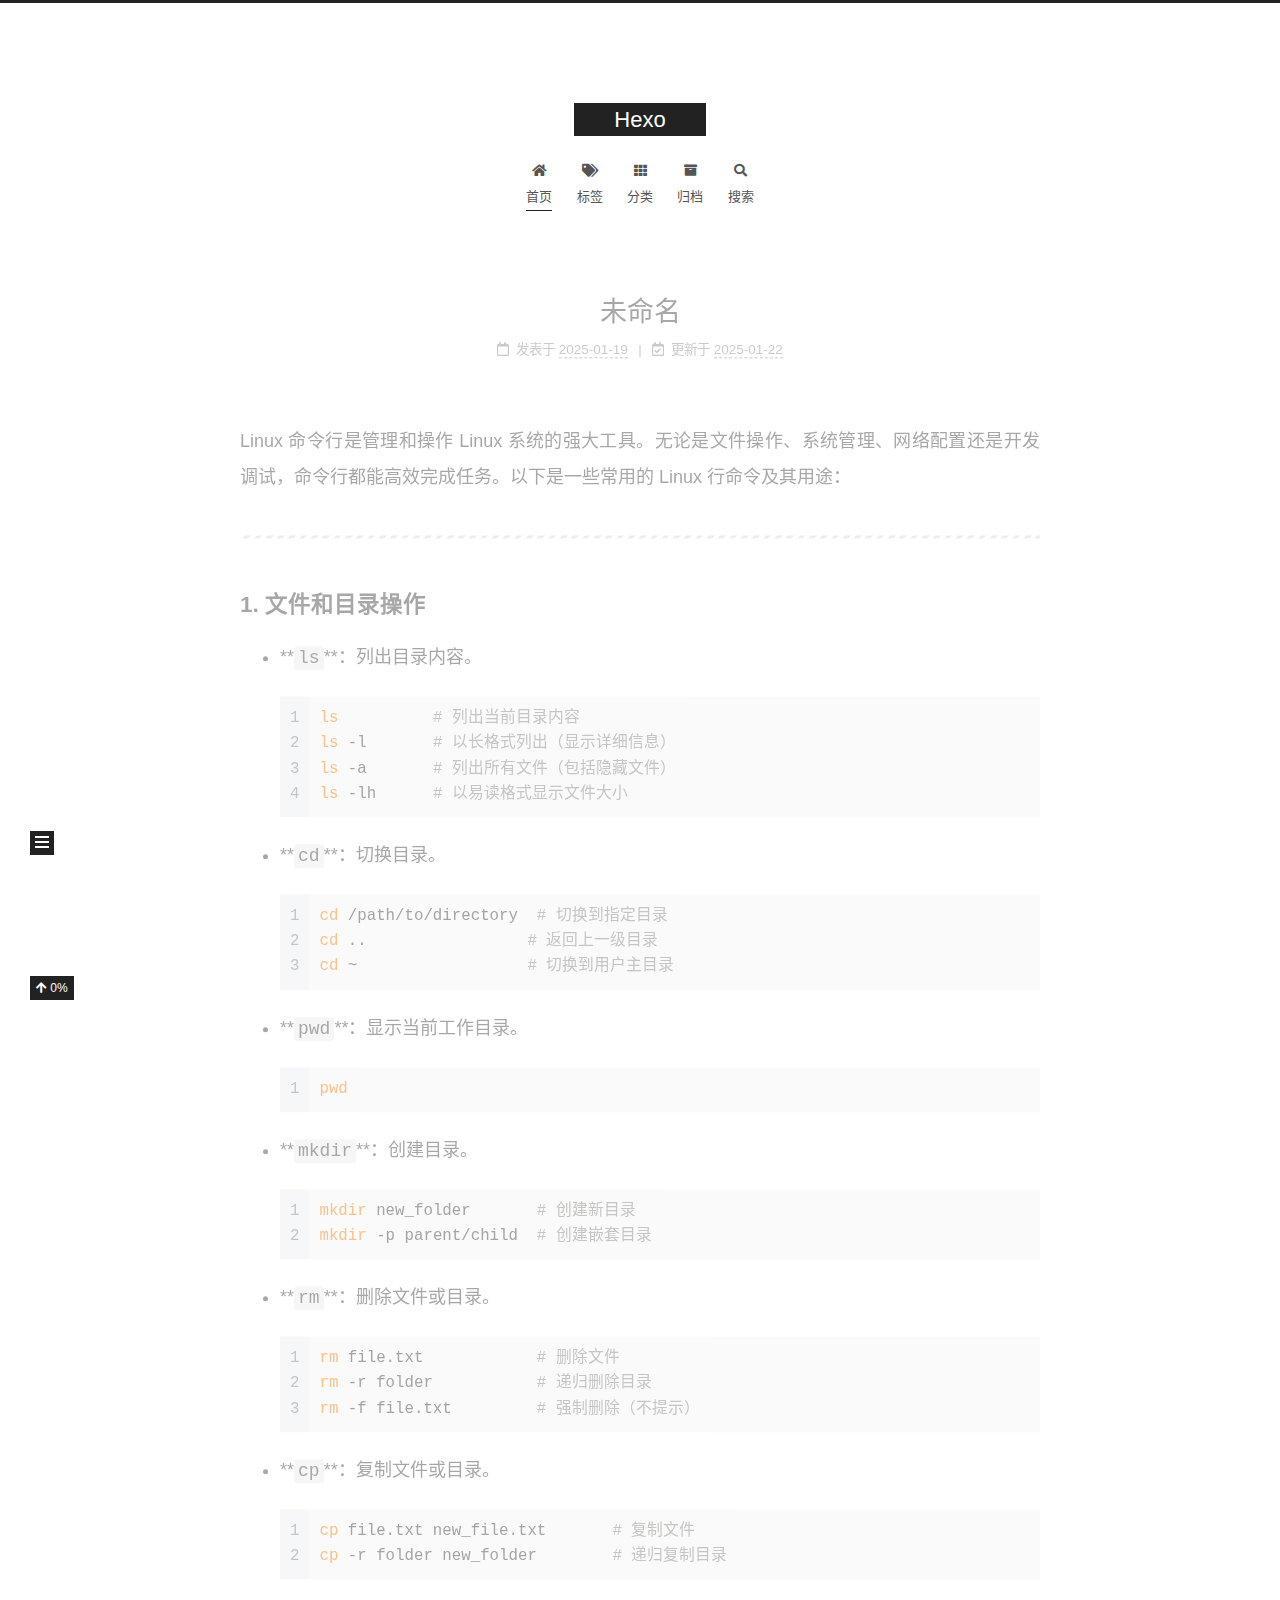
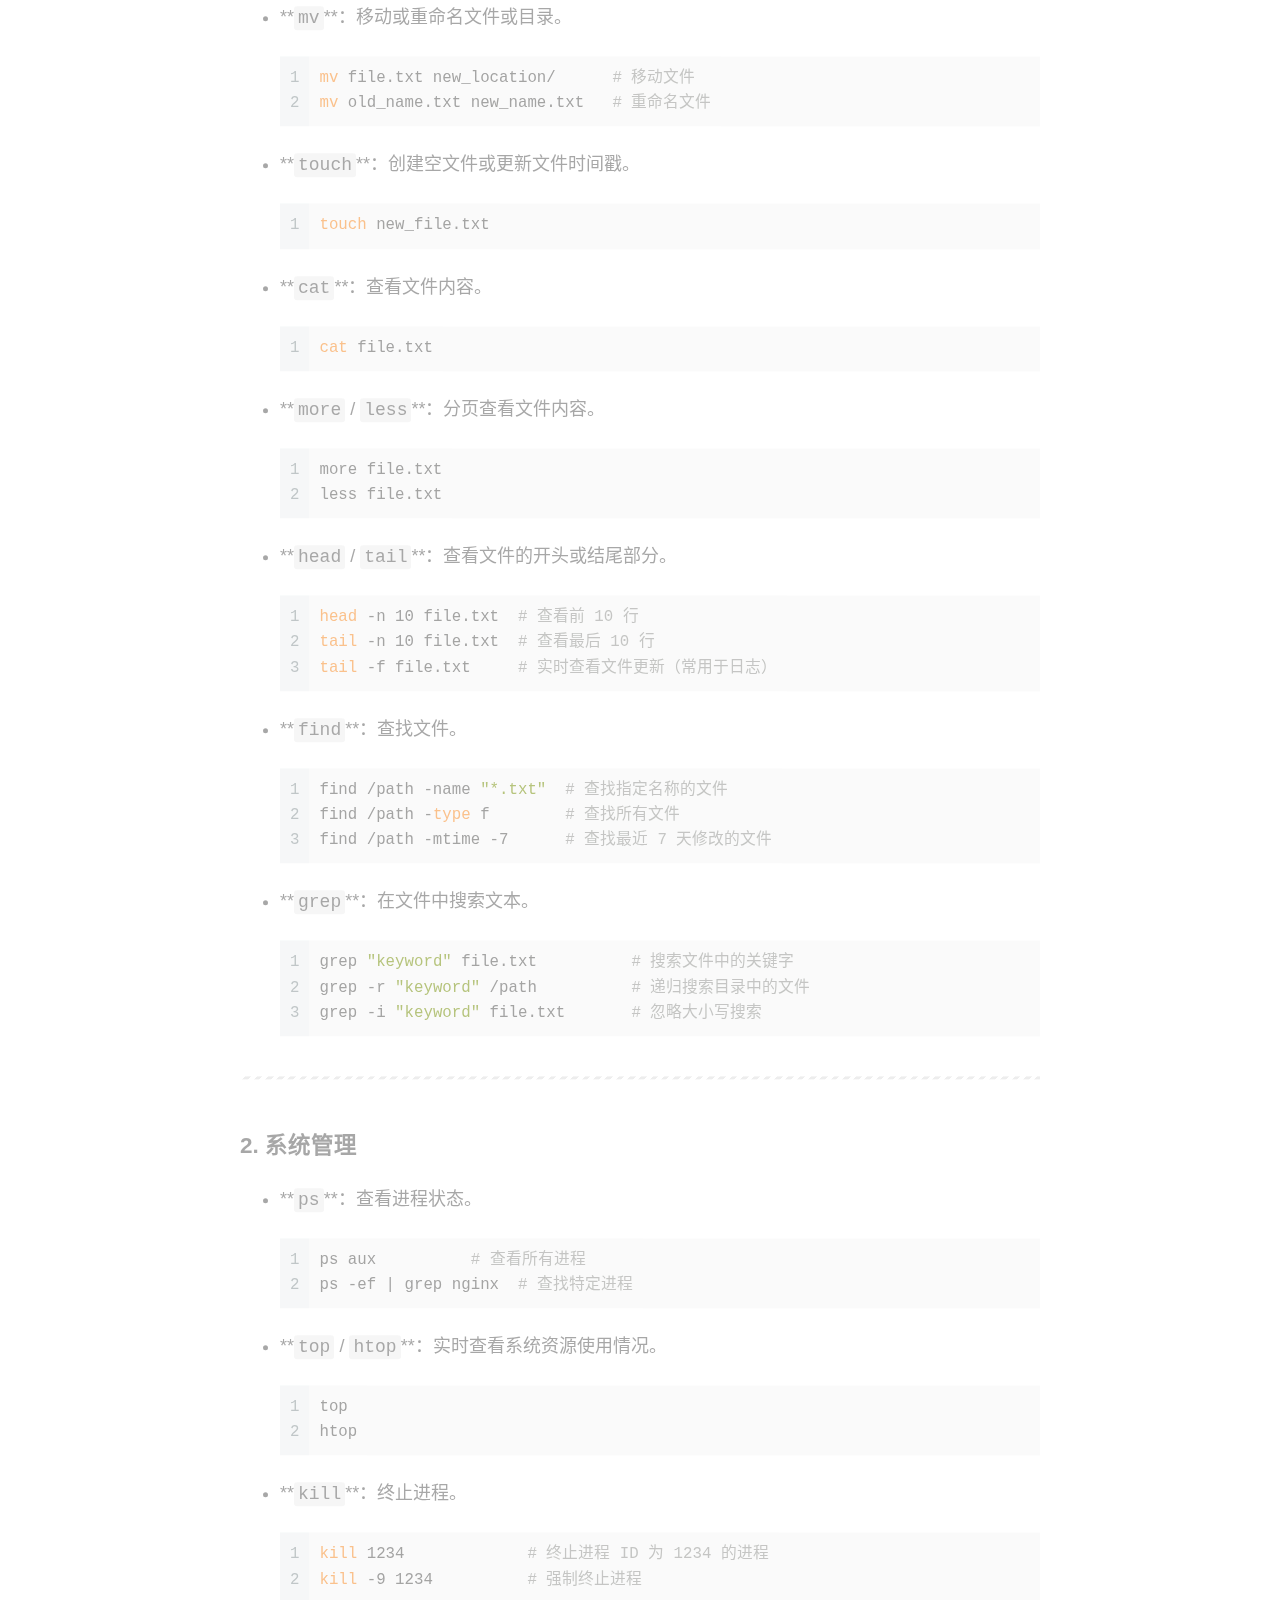
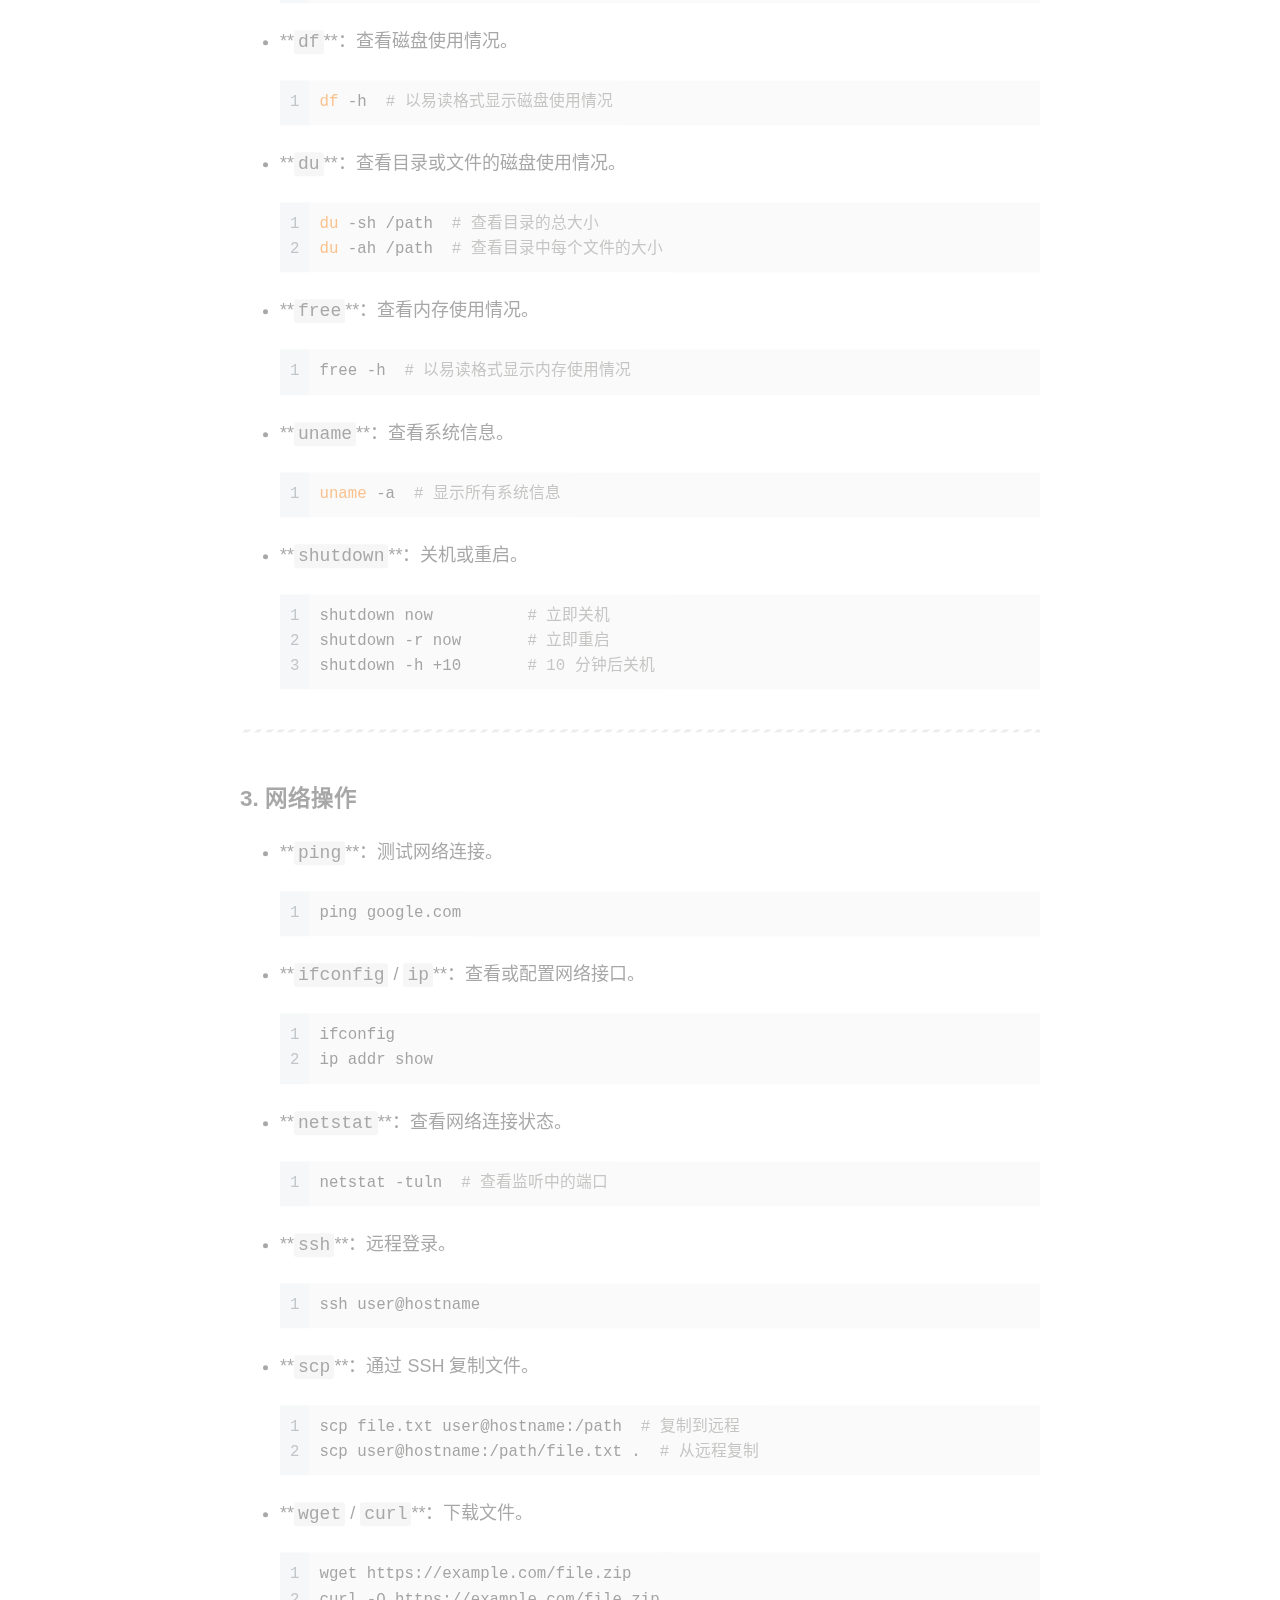
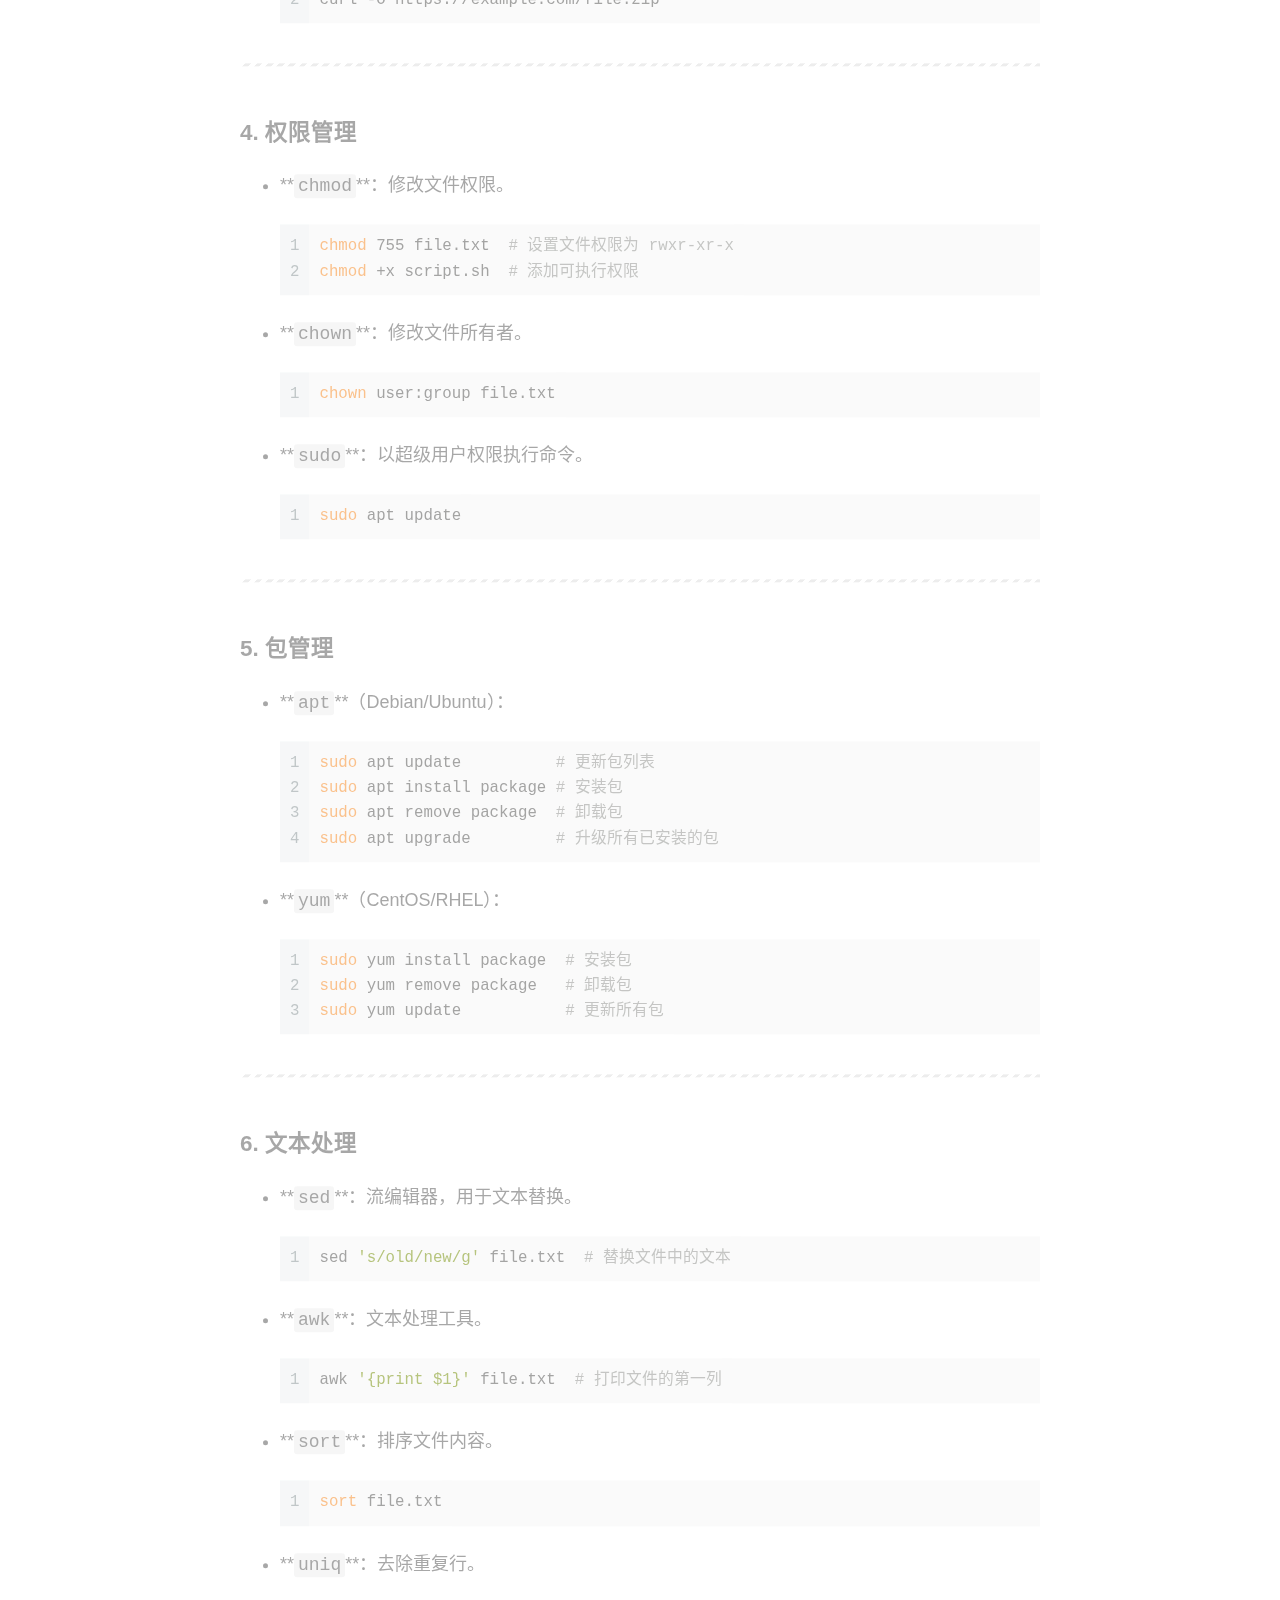
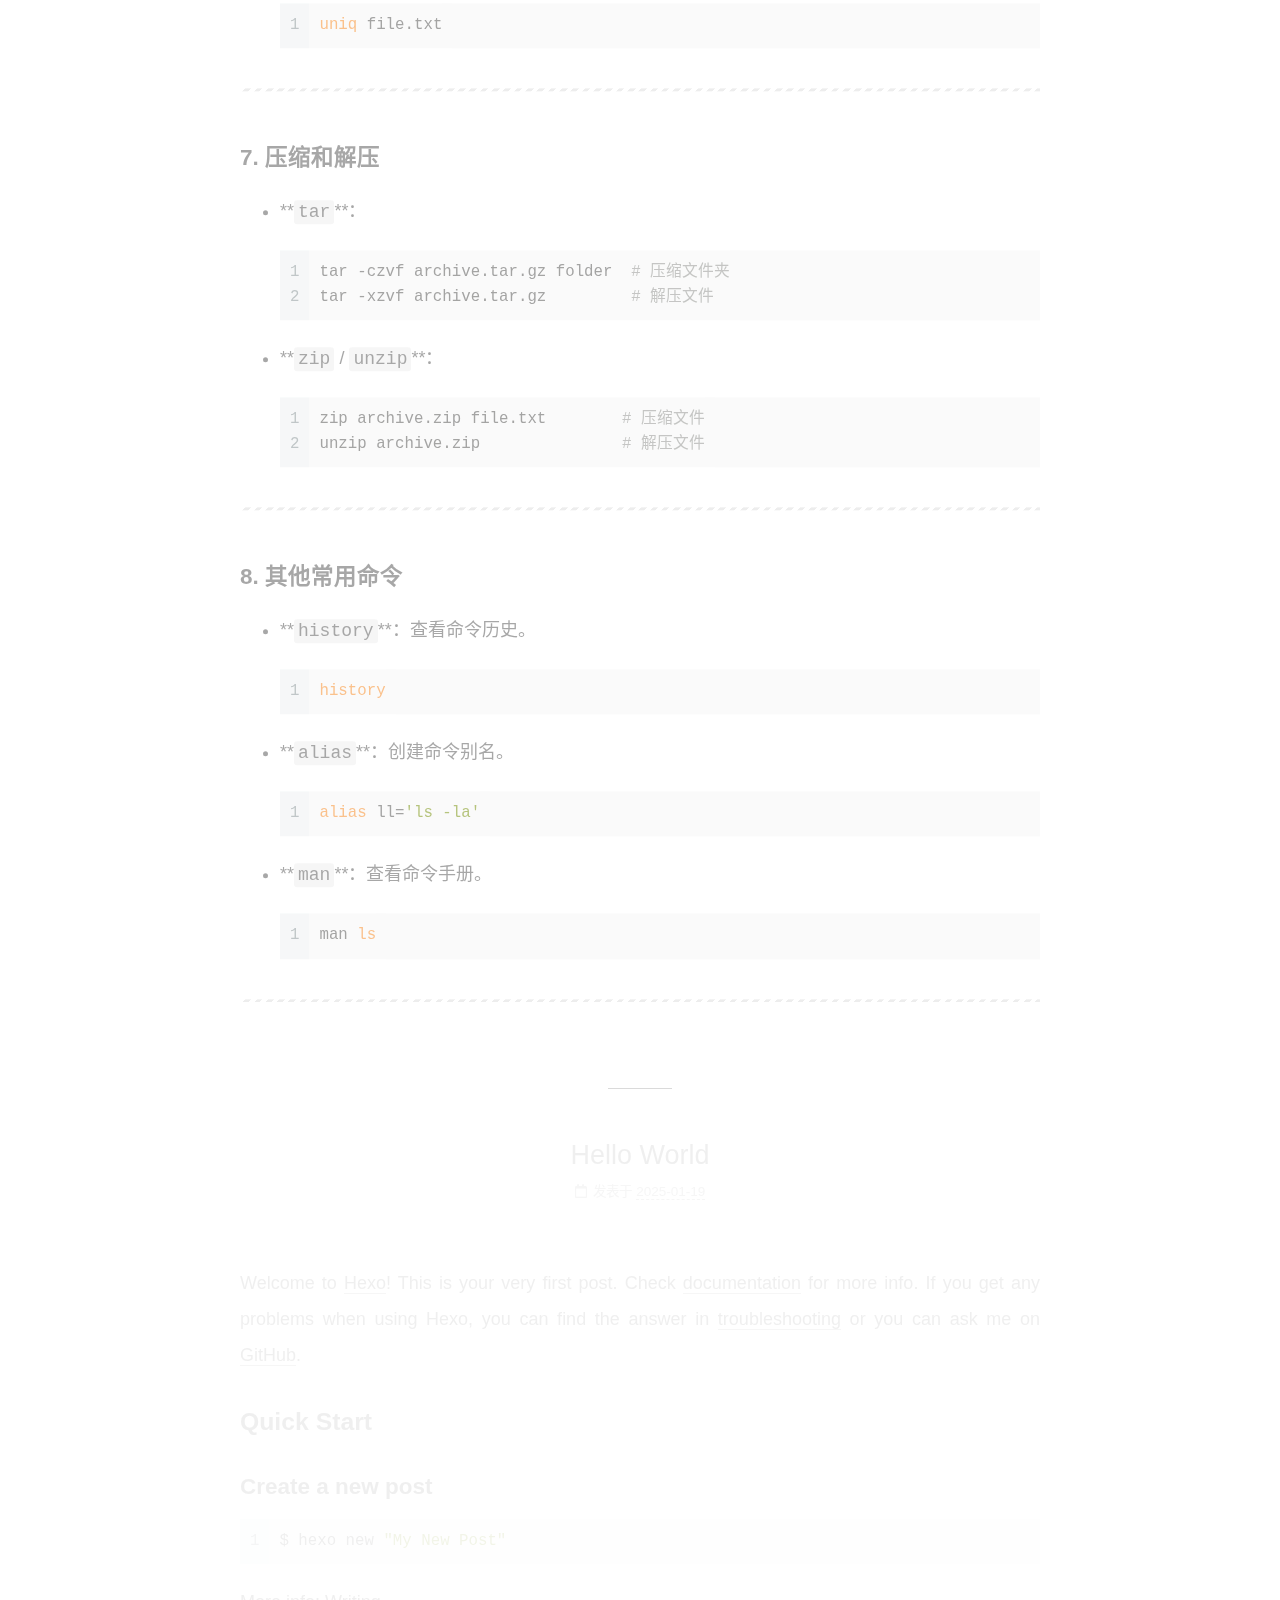
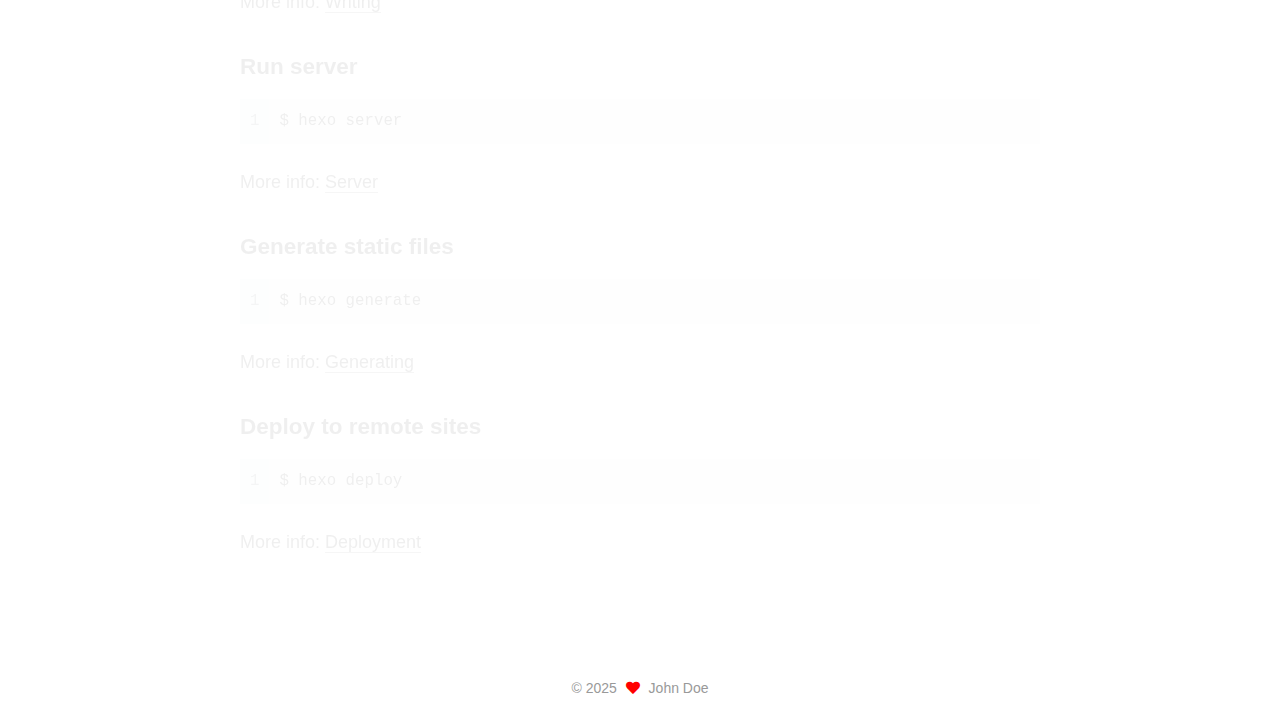
==== commit c96097ae: "Site updated: 2025-01-22 23:48:37" ====
--- a/index.html
+++ b/index.html
@@ -206,10 +206,16 @@
                 <i class="far fa-calendar"></i>
               </span>
               <span class="post-meta-item-text">发表于</span>
-              
-
-              <time title="创建时间：2025-01-19 21:13:15 / 修改时间：21:17:33" itemprop="dateCreated datePublished" datetime="2025-01-19T21:13:15+08:00">2025-01-19</time>
+
+              <time title="创建时间：2025-01-19 21:13:15" itemprop="dateCreated datePublished" datetime="2025-01-19T21:13:15+08:00">2025-01-19</time>
             </span>
+              <span class="post-meta-item">
+                <span class="post-meta-item-icon">
+                  <i class="far fa-calendar-check"></i>
+                </span>
+                <span class="post-meta-item-text">更新于</span>
+                <time title="修改时间：2025-01-22 23:46:36" itemprop="dateModified" datetime="2025-01-22T23:46:36+08:00">2025-01-22</time>
+              </span>
 
           
 
@@ -222,47 +228,148 @@
     <div class="post-body" itemprop="articleBody">
 
       
-          <p>–从你提供的信息来看，你正在使用 Hexo（一个基于 Node.js 的静态博客框架），并且正在克隆 Hexo 的官方 starter 模板仓库（<code>hexo-starter</code>）。以下是一些相关的解释和下一步操作建议：</p>
-<hr>
-<h3 id="1-为什么需要克隆-hexo-starter？"><a href="#1-为什么需要克隆-hexo-starter？" class="headerlink" title="1. 为什么需要克隆 hexo-starter？"></a>1. <strong>为什么需要克隆 <code>hexo-starter</code>？</strong></h3><p>Hexo 提供了一个官方模板仓库（<code>hexo-starter</code>），其中包含了一个基本的 Hexo 项目结构。通过克隆这个仓库，你可以快速初始化一个 Hexo 博客项目，而不需要手动创建文件和目录。</p>
-<hr>
-<h3 id="2-克隆完成后，下一步该做什么？"><a href="#2-克隆完成后，下一步该做什么？" class="headerlink" title="2. 克隆完成后，下一步该做什么？"></a>2. <strong>克隆完成后，下一步该做什么？</strong></h3><p>克隆完成后，你会得到一个包含 Hexo 项目结构的文件夹。接下来，你需要安装依赖并启动项目。以下是具体步骤：</p>
-<h4 id="（1）进入项目目录"><a href="#（1）进入项目目录" class="headerlink" title="（1）进入项目目录"></a>（1）进入项目目录</h4><p>假设克隆的仓库位于当前目录下的 <code>hexo-starter</code> 文件夹中，使用以下命令进入该目录：</p>
-<figure class="highlight bash"><table><tr><td class="gutter"><pre><span class="line">1</span><br></pre></td><td class="code"><pre><span class="line"><span class="built_in">cd</span> hexo-starter</span><br></pre></td></tr></table></figure>
-
-<h4 id="（2）安装依赖"><a href="#（2）安装依赖" class="headerlink" title="（2）安装依赖"></a>（2）安装依赖</h4><p>Hexo 项目依赖于一些 Node.js 包，你需要运行以下命令来安装这些依赖：</p>
-<figure class="highlight bash"><table><tr><td class="gutter"><pre><span class="line">1</span><br></pre></td><td class="code"><pre><span class="line">npm install</span><br></pre></td></tr></table></figure>
-<p>这将会根据 <code>package.json</code> 文件中的配置，安装所有必要的依赖包。</p>
-<h4 id="（3）启动-Hexo-本地服务器"><a href="#（3）启动-Hexo-本地服务器" class="headerlink" title="（3）启动 Hexo 本地服务器"></a>（3）启动 Hexo 本地服务器</h4><p>安装完成后，你可以启动 Hexo 的本地开发服务器，预览你的博客：</p>
-<figure class="highlight bash"><table><tr><td class="gutter"><pre><span class="line">1</span><br></pre></td><td class="code"><pre><span class="line">npx hexo server</span><br></pre></td></tr></table></figure>
-<p>或者简写为：</p>
-<figure class="highlight bash"><table><tr><td class="gutter"><pre><span class="line">1</span><br></pre></td><td class="code"><pre><span class="line">npx hexo s</span><br></pre></td></tr></table></figure>
-<p>启动后，Hexo 会提示你访问 <code>http://localhost:4000</code>，在浏览器中打开这个地址即可查看你的博客。</p>
-<hr>
-<h3 id="3-如何自定义-Hexo-博客？"><a href="#3-如何自定义-Hexo-博客？" class="headerlink" title="3. 如何自定义 Hexo 博客？"></a>3. <strong>如何自定义 Hexo 博客？</strong></h3><p>克隆的 <code>hexo-starter</code> 是一个基础模板，你可以根据自己的需求进行自定义。以下是一些常见的操作：</p>
-<h4 id="（1）修改配置文件"><a href="#（1）修改配置文件" class="headerlink" title="（1）修改配置文件"></a>（1）修改配置文件</h4><p>Hexo 的主要配置文件是 <code>_config.yml</code>，你可以在这里修改博客的标题、描述、主题等设置。</p>
-<h4 id="（2）安装主题"><a href="#（2）安装主题" class="headerlink" title="（2）安装主题"></a>（2）安装主题</h4><p>Hexo 支持多种主题，你可以通过以下步骤安装并应用主题：</p>
-<ol>
-<li>在 <a target="_blank" rel="noopener" href="https://hexo.io/themes/">Hexo 主题网站</a> 上选择一个你喜欢的主题。</li>
-<li>按照主题的文档安装主题。例如，安装 <code>hexo-theme-landscape</code> 主题：<figure class="highlight bash"><table><tr><td class="gutter"><pre><span class="line">1</span><br></pre></td><td class="code"><pre><span class="line">npm install hexo-theme-landscape</span><br></pre></td></tr></table></figure></li>
-<li>在 <code>_config.yml</code> 中修改主题配置：<figure class="highlight yaml"><table><tr><td class="gutter"><pre><span class="line">1</span><br></pre></td><td class="code"><pre><span class="line"><span class="attr">theme:</span> <span class="string">landscape</span></span><br></pre></td></tr></table></figure></li>
-</ol>
-<h4 id="（3）创建新文章"><a href="#（3）创建新文章" class="headerlink" title="（3）创建新文章"></a>（3）创建新文章</h4><p>使用以下命令创建一篇新文章：</p>
-<figure class="highlight bash"><table><tr><td class="gutter"><pre><span class="line">1</span><br></pre></td><td class="code"><pre><span class="line">npx hexo new <span class="string">&quot;我的第一篇文章&quot;</span></span><br></pre></td></tr></table></figure>
-<p>这会在 <code>source/_posts</code> 目录下生成一个 Markdown 文件，你可以在其中编写文章内容。</p>
-<hr>
-<h3 id="4-常见问题"><a href="#4-常见问题" class="headerlink" title="4. 常见问题"></a>4. <strong>常见问题</strong></h3><h4 id="（1）克隆速度慢"><a href="#（1）克隆速度慢" class="headerlink" title="（1）克隆速度慢"></a>（1）克隆速度慢</h4><p>如果你在克隆 <code>hexo-starter</code> 时速度较慢，可以尝试使用 GitHub 的镜像地址，或者配置 Git 的代理。</p>
-<h4 id="（2）npm-install-报错"><a href="#（2）npm-install-报错" class="headerlink" title="（2）npm install 报错"></a>（2）<code>npm install</code> 报错</h4><p>如果 <code>npm install</code> 报错，可能是网络问题或 Node.js 版本不兼容。可以尝试以下方法：</p>
-<ul>
-<li>使用淘宝镜像：<figure class="highlight bash"><table><tr><td class="gutter"><pre><span class="line">1</span><br></pre></td><td class="code"><pre><span class="line">npm install --registry=https://registry.npmmirror.com</span><br></pre></td></tr></table></figure></li>
-<li>检查 Node.js 版本是否符合 Hexo 的要求（建议使用 Node.js 12 或更高版本）。</li>
-</ul>
-<h4 id="（3）npx-hexo-server-无法启动"><a href="#（3）npx-hexo-server-无法启动" class="headerlink" title="（3）npx hexo server 无法启动"></a>（3）<code>npx hexo server</code> 无法启动</h4><p>如果本地服务器无法启动，可能是端口被占用。你可以尝试修改端口：</p>
-<figure class="highlight bash"><table><tr><td class="gutter"><pre><span class="line">1</span><br></pre></td><td class="code"><pre><span class="line">npx hexo server -p 5000</span><br></pre></td></tr></table></figure>
-
-<hr>
-<h3 id="5-总结"><a href="#5-总结" class="headerlink" title="5. 总结"></a>5. <strong>总结</strong></h3><p>通过克隆 <code>hexo-starter</code>，你可以快速初始化一个 Hexo 博客项目。接下来，安装依赖、启动本地服务器，并根据需要自定义你的博客。如果你遇到问题，可以参考 Hexo 的官方文档：<a target="_blank" rel="noopener" href="https://hexo.io/docs/">Hexo 文档</a>。</p>
-<h2 id="如果有其他问题，欢迎随时提问！title-my-first-blogdate-2025-01-19-21-13-15tags"><a href="#如果有其他问题，欢迎随时提问！title-my-first-blogdate-2025-01-19-21-13-15tags" class="headerlink" title="如果有其他问题，欢迎随时提问！title: my first blogdate: 2025-01-19 21:13:15tags:"></a>如果有其他问题，欢迎随时提问！<br>title: my first blog<br>date: 2025-01-19 21:13:15<br>tags:</h2>
+          <p>Linux 命令行是管理和操作 Linux 系统的强大工具。无论是文件操作、系统管理、网络配置还是开发调试，命令行都能高效完成任务。以下是一些常用的 Linux 行命令及其用途：</p>
+<hr>
+<h3 id="1-文件和目录操作"><a href="#1-文件和目录操作" class="headerlink" title="1. 文件和目录操作"></a>1. <strong>文件和目录操作</strong></h3><ul>
+<li><p>**<code>ls</code>**：列出目录内容。</p>
+<figure class="highlight bash"><table><tr><td class="gutter"><pre><span class="line">1</span><br><span class="line">2</span><br><span class="line">3</span><br><span class="line">4</span><br></pre></td><td class="code"><pre><span class="line"><span class="built_in">ls</span>          <span class="comment"># 列出当前目录内容</span></span><br><span class="line"><span class="built_in">ls</span> -l       <span class="comment"># 以长格式列出（显示详细信息）</span></span><br><span class="line"><span class="built_in">ls</span> -a       <span class="comment"># 列出所有文件（包括隐藏文件）</span></span><br><span class="line"><span class="built_in">ls</span> -lh      <span class="comment"># 以易读格式显示文件大小</span></span><br></pre></td></tr></table></figure>
+</li>
+<li><p>**<code>cd</code>**：切换目录。</p>
+<figure class="highlight bash"><table><tr><td class="gutter"><pre><span class="line">1</span><br><span class="line">2</span><br><span class="line">3</span><br></pre></td><td class="code"><pre><span class="line"><span class="built_in">cd</span> /path/to/directory  <span class="comment"># 切换到指定目录</span></span><br><span class="line"><span class="built_in">cd</span> ..                 <span class="comment"># 返回上一级目录</span></span><br><span class="line"><span class="built_in">cd</span> ~                  <span class="comment"># 切换到用户主目录</span></span><br></pre></td></tr></table></figure>
+</li>
+<li><p>**<code>pwd</code>**：显示当前工作目录。</p>
+<figure class="highlight bash"><table><tr><td class="gutter"><pre><span class="line">1</span><br></pre></td><td class="code"><pre><span class="line"><span class="built_in">pwd</span></span><br></pre></td></tr></table></figure>
+</li>
+<li><p>**<code>mkdir</code>**：创建目录。</p>
+<figure class="highlight bash"><table><tr><td class="gutter"><pre><span class="line">1</span><br><span class="line">2</span><br></pre></td><td class="code"><pre><span class="line"><span class="built_in">mkdir</span> new_folder       <span class="comment"># 创建新目录</span></span><br><span class="line"><span class="built_in">mkdir</span> -p parent/child  <span class="comment"># 创建嵌套目录</span></span><br></pre></td></tr></table></figure>
+</li>
+<li><p>**<code>rm</code>**：删除文件或目录。</p>
+<figure class="highlight bash"><table><tr><td class="gutter"><pre><span class="line">1</span><br><span class="line">2</span><br><span class="line">3</span><br></pre></td><td class="code"><pre><span class="line"><span class="built_in">rm</span> file.txt            <span class="comment"># 删除文件</span></span><br><span class="line"><span class="built_in">rm</span> -r folder           <span class="comment"># 递归删除目录</span></span><br><span class="line"><span class="built_in">rm</span> -f file.txt         <span class="comment"># 强制删除（不提示）</span></span><br></pre></td></tr></table></figure>
+</li>
+<li><p>**<code>cp</code>**：复制文件或目录。</p>
+<figure class="highlight bash"><table><tr><td class="gutter"><pre><span class="line">1</span><br><span class="line">2</span><br></pre></td><td class="code"><pre><span class="line"><span class="built_in">cp</span> file.txt new_file.txt       <span class="comment"># 复制文件</span></span><br><span class="line"><span class="built_in">cp</span> -r folder new_folder        <span class="comment"># 递归复制目录</span></span><br></pre></td></tr></table></figure>
+</li>
+<li><p>**<code>mv</code>**：移动或重命名文件或目录。</p>
+<figure class="highlight bash"><table><tr><td class="gutter"><pre><span class="line">1</span><br><span class="line">2</span><br></pre></td><td class="code"><pre><span class="line"><span class="built_in">mv</span> file.txt new_location/      <span class="comment"># 移动文件</span></span><br><span class="line"><span class="built_in">mv</span> old_name.txt new_name.txt   <span class="comment"># 重命名文件</span></span><br></pre></td></tr></table></figure>
+</li>
+<li><p>**<code>touch</code>**：创建空文件或更新文件时间戳。</p>
+<figure class="highlight bash"><table><tr><td class="gutter"><pre><span class="line">1</span><br></pre></td><td class="code"><pre><span class="line"><span class="built_in">touch</span> new_file.txt</span><br></pre></td></tr></table></figure>
+</li>
+<li><p>**<code>cat</code>**：查看文件内容。</p>
+<figure class="highlight bash"><table><tr><td class="gutter"><pre><span class="line">1</span><br></pre></td><td class="code"><pre><span class="line"><span class="built_in">cat</span> file.txt</span><br></pre></td></tr></table></figure>
+</li>
+<li><p>**<code>more</code> &#x2F; <code>less</code>**：分页查看文件内容。</p>
+<figure class="highlight bash"><table><tr><td class="gutter"><pre><span class="line">1</span><br><span class="line">2</span><br></pre></td><td class="code"><pre><span class="line">more file.txt</span><br><span class="line">less file.txt</span><br></pre></td></tr></table></figure>
+</li>
+<li><p>**<code>head</code> &#x2F; <code>tail</code>**：查看文件的开头或结尾部分。</p>
+<figure class="highlight bash"><table><tr><td class="gutter"><pre><span class="line">1</span><br><span class="line">2</span><br><span class="line">3</span><br></pre></td><td class="code"><pre><span class="line"><span class="built_in">head</span> -n 10 file.txt  <span class="comment"># 查看前 10 行</span></span><br><span class="line"><span class="built_in">tail</span> -n 10 file.txt  <span class="comment"># 查看最后 10 行</span></span><br><span class="line"><span class="built_in">tail</span> -f file.txt     <span class="comment"># 实时查看文件更新（常用于日志）</span></span><br></pre></td></tr></table></figure>
+</li>
+<li><p>**<code>find</code>**：查找文件。</p>
+<figure class="highlight bash"><table><tr><td class="gutter"><pre><span class="line">1</span><br><span class="line">2</span><br><span class="line">3</span><br></pre></td><td class="code"><pre><span class="line">find /path -name <span class="string">&quot;*.txt&quot;</span>  <span class="comment"># 查找指定名称的文件</span></span><br><span class="line">find /path -<span class="built_in">type</span> f        <span class="comment"># 查找所有文件</span></span><br><span class="line">find /path -mtime -7      <span class="comment"># 查找最近 7 天修改的文件</span></span><br></pre></td></tr></table></figure>
+</li>
+<li><p>**<code>grep</code>**：在文件中搜索文本。</p>
+<figure class="highlight bash"><table><tr><td class="gutter"><pre><span class="line">1</span><br><span class="line">2</span><br><span class="line">3</span><br></pre></td><td class="code"><pre><span class="line">grep <span class="string">&quot;keyword&quot;</span> file.txt          <span class="comment"># 搜索文件中的关键字</span></span><br><span class="line">grep -r <span class="string">&quot;keyword&quot;</span> /path          <span class="comment"># 递归搜索目录中的文件</span></span><br><span class="line">grep -i <span class="string">&quot;keyword&quot;</span> file.txt       <span class="comment"># 忽略大小写搜索</span></span><br></pre></td></tr></table></figure></li>
+</ul>
+<hr>
+<h3 id="2-系统管理"><a href="#2-系统管理" class="headerlink" title="2. 系统管理"></a>2. <strong>系统管理</strong></h3><ul>
+<li><p>**<code>ps</code>**：查看进程状态。</p>
+<figure class="highlight bash"><table><tr><td class="gutter"><pre><span class="line">1</span><br><span class="line">2</span><br></pre></td><td class="code"><pre><span class="line">ps aux          <span class="comment"># 查看所有进程</span></span><br><span class="line">ps -ef | grep nginx  <span class="comment"># 查找特定进程</span></span><br></pre></td></tr></table></figure>
+</li>
+<li><p>**<code>top</code> &#x2F; <code>htop</code>**：实时查看系统资源使用情况。</p>
+<figure class="highlight bash"><table><tr><td class="gutter"><pre><span class="line">1</span><br><span class="line">2</span><br></pre></td><td class="code"><pre><span class="line">top</span><br><span class="line">htop</span><br></pre></td></tr></table></figure>
+</li>
+<li><p>**<code>kill</code>**：终止进程。</p>
+<figure class="highlight bash"><table><tr><td class="gutter"><pre><span class="line">1</span><br><span class="line">2</span><br></pre></td><td class="code"><pre><span class="line"><span class="built_in">kill</span> 1234             <span class="comment"># 终止进程 ID 为 1234 的进程</span></span><br><span class="line"><span class="built_in">kill</span> -9 1234          <span class="comment"># 强制终止进程</span></span><br></pre></td></tr></table></figure>
+</li>
+<li><p>**<code>df</code>**：查看磁盘使用情况。</p>
+<figure class="highlight bash"><table><tr><td class="gutter"><pre><span class="line">1</span><br></pre></td><td class="code"><pre><span class="line"><span class="built_in">df</span> -h  <span class="comment"># 以易读格式显示磁盘使用情况</span></span><br></pre></td></tr></table></figure>
+</li>
+<li><p>**<code>du</code>**：查看目录或文件的磁盘使用情况。</p>
+<figure class="highlight bash"><table><tr><td class="gutter"><pre><span class="line">1</span><br><span class="line">2</span><br></pre></td><td class="code"><pre><span class="line"><span class="built_in">du</span> -sh /path  <span class="comment"># 查看目录的总大小</span></span><br><span class="line"><span class="built_in">du</span> -ah /path  <span class="comment"># 查看目录中每个文件的大小</span></span><br></pre></td></tr></table></figure>
+</li>
+<li><p>**<code>free</code>**：查看内存使用情况。</p>
+<figure class="highlight bash"><table><tr><td class="gutter"><pre><span class="line">1</span><br></pre></td><td class="code"><pre><span class="line">free -h  <span class="comment"># 以易读格式显示内存使用情况</span></span><br></pre></td></tr></table></figure>
+</li>
+<li><p>**<code>uname</code>**：查看系统信息。</p>
+<figure class="highlight bash"><table><tr><td class="gutter"><pre><span class="line">1</span><br></pre></td><td class="code"><pre><span class="line"><span class="built_in">uname</span> -a  <span class="comment"># 显示所有系统信息</span></span><br></pre></td></tr></table></figure>
+</li>
+<li><p>**<code>shutdown</code>**：关机或重启。</p>
+<figure class="highlight bash"><table><tr><td class="gutter"><pre><span class="line">1</span><br><span class="line">2</span><br><span class="line">3</span><br></pre></td><td class="code"><pre><span class="line">shutdown now          <span class="comment"># 立即关机</span></span><br><span class="line">shutdown -r now       <span class="comment"># 立即重启</span></span><br><span class="line">shutdown -h +10       <span class="comment"># 10 分钟后关机</span></span><br></pre></td></tr></table></figure></li>
+</ul>
+<hr>
+<h3 id="3-网络操作"><a href="#3-网络操作" class="headerlink" title="3. 网络操作"></a>3. <strong>网络操作</strong></h3><ul>
+<li><p>**<code>ping</code>**：测试网络连接。</p>
+<figure class="highlight bash"><table><tr><td class="gutter"><pre><span class="line">1</span><br></pre></td><td class="code"><pre><span class="line">ping google.com</span><br></pre></td></tr></table></figure>
+</li>
+<li><p>**<code>ifconfig</code> &#x2F; <code>ip</code>**：查看或配置网络接口。</p>
+<figure class="highlight bash"><table><tr><td class="gutter"><pre><span class="line">1</span><br><span class="line">2</span><br></pre></td><td class="code"><pre><span class="line">ifconfig</span><br><span class="line">ip addr show</span><br></pre></td></tr></table></figure>
+</li>
+<li><p>**<code>netstat</code>**：查看网络连接状态。</p>
+<figure class="highlight bash"><table><tr><td class="gutter"><pre><span class="line">1</span><br></pre></td><td class="code"><pre><span class="line">netstat -tuln  <span class="comment"># 查看监听中的端口</span></span><br></pre></td></tr></table></figure>
+</li>
+<li><p>**<code>ssh</code>**：远程登录。</p>
+<figure class="highlight bash"><table><tr><td class="gutter"><pre><span class="line">1</span><br></pre></td><td class="code"><pre><span class="line">ssh user@hostname</span><br></pre></td></tr></table></figure>
+</li>
+<li><p>**<code>scp</code>**：通过 SSH 复制文件。</p>
+<figure class="highlight bash"><table><tr><td class="gutter"><pre><span class="line">1</span><br><span class="line">2</span><br></pre></td><td class="code"><pre><span class="line">scp file.txt user@hostname:/path  <span class="comment"># 复制到远程</span></span><br><span class="line">scp user@hostname:/path/file.txt .  <span class="comment"># 从远程复制</span></span><br></pre></td></tr></table></figure>
+</li>
+<li><p>**<code>wget</code> &#x2F; <code>curl</code>**：下载文件。</p>
+<figure class="highlight bash"><table><tr><td class="gutter"><pre><span class="line">1</span><br><span class="line">2</span><br></pre></td><td class="code"><pre><span class="line">wget https://example.com/file.zip</span><br><span class="line">curl -O https://example.com/file.zip</span><br></pre></td></tr></table></figure></li>
+</ul>
+<hr>
+<h3 id="4-权限管理"><a href="#4-权限管理" class="headerlink" title="4. 权限管理"></a>4. <strong>权限管理</strong></h3><ul>
+<li><p>**<code>chmod</code>**：修改文件权限。</p>
+<figure class="highlight bash"><table><tr><td class="gutter"><pre><span class="line">1</span><br><span class="line">2</span><br></pre></td><td class="code"><pre><span class="line"><span class="built_in">chmod</span> 755 file.txt  <span class="comment"># 设置文件权限为 rwxr-xr-x</span></span><br><span class="line"><span class="built_in">chmod</span> +x script.sh  <span class="comment"># 添加可执行权限</span></span><br></pre></td></tr></table></figure>
+</li>
+<li><p>**<code>chown</code>**：修改文件所有者。</p>
+<figure class="highlight bash"><table><tr><td class="gutter"><pre><span class="line">1</span><br></pre></td><td class="code"><pre><span class="line"><span class="built_in">chown</span> user:group file.txt</span><br></pre></td></tr></table></figure>
+</li>
+<li><p>**<code>sudo</code>**：以超级用户权限执行命令。</p>
+<figure class="highlight bash"><table><tr><td class="gutter"><pre><span class="line">1</span><br></pre></td><td class="code"><pre><span class="line"><span class="built_in">sudo</span> apt update</span><br></pre></td></tr></table></figure></li>
+</ul>
+<hr>
+<h3 id="5-包管理"><a href="#5-包管理" class="headerlink" title="5. 包管理"></a>5. <strong>包管理</strong></h3><ul>
+<li><p>**<code>apt</code>**（Debian&#x2F;Ubuntu）：</p>
+<figure class="highlight bash"><table><tr><td class="gutter"><pre><span class="line">1</span><br><span class="line">2</span><br><span class="line">3</span><br><span class="line">4</span><br></pre></td><td class="code"><pre><span class="line"><span class="built_in">sudo</span> apt update          <span class="comment"># 更新包列表</span></span><br><span class="line"><span class="built_in">sudo</span> apt install package <span class="comment"># 安装包</span></span><br><span class="line"><span class="built_in">sudo</span> apt remove package  <span class="comment"># 卸载包</span></span><br><span class="line"><span class="built_in">sudo</span> apt upgrade         <span class="comment"># 升级所有已安装的包</span></span><br></pre></td></tr></table></figure>
+</li>
+<li><p>**<code>yum</code>**（CentOS&#x2F;RHEL）：</p>
+<figure class="highlight bash"><table><tr><td class="gutter"><pre><span class="line">1</span><br><span class="line">2</span><br><span class="line">3</span><br></pre></td><td class="code"><pre><span class="line"><span class="built_in">sudo</span> yum install package  <span class="comment"># 安装包</span></span><br><span class="line"><span class="built_in">sudo</span> yum remove package   <span class="comment"># 卸载包</span></span><br><span class="line"><span class="built_in">sudo</span> yum update           <span class="comment"># 更新所有包</span></span><br></pre></td></tr></table></figure></li>
+</ul>
+<hr>
+<h3 id="6-文本处理"><a href="#6-文本处理" class="headerlink" title="6. 文本处理"></a>6. <strong>文本处理</strong></h3><ul>
+<li><p>**<code>sed</code>**：流编辑器，用于文本替换。</p>
+<figure class="highlight bash"><table><tr><td class="gutter"><pre><span class="line">1</span><br></pre></td><td class="code"><pre><span class="line">sed <span class="string">&#x27;s/old/new/g&#x27;</span> file.txt  <span class="comment"># 替换文件中的文本</span></span><br></pre></td></tr></table></figure>
+</li>
+<li><p>**<code>awk</code>**：文本处理工具。</p>
+<figure class="highlight bash"><table><tr><td class="gutter"><pre><span class="line">1</span><br></pre></td><td class="code"><pre><span class="line">awk <span class="string">&#x27;&#123;print $1&#125;&#x27;</span> file.txt  <span class="comment"># 打印文件的第一列</span></span><br></pre></td></tr></table></figure>
+</li>
+<li><p>**<code>sort</code>**：排序文件内容。</p>
+<figure class="highlight bash"><table><tr><td class="gutter"><pre><span class="line">1</span><br></pre></td><td class="code"><pre><span class="line"><span class="built_in">sort</span> file.txt</span><br></pre></td></tr></table></figure>
+</li>
+<li><p>**<code>uniq</code>**：去除重复行。</p>
+<figure class="highlight bash"><table><tr><td class="gutter"><pre><span class="line">1</span><br></pre></td><td class="code"><pre><span class="line"><span class="built_in">uniq</span> file.txt</span><br></pre></td></tr></table></figure></li>
+</ul>
+<hr>
+<h3 id="7-压缩和解压"><a href="#7-压缩和解压" class="headerlink" title="7. 压缩和解压"></a>7. <strong>压缩和解压</strong></h3><ul>
+<li><p>**<code>tar</code>**：</p>
+<figure class="highlight bash"><table><tr><td class="gutter"><pre><span class="line">1</span><br><span class="line">2</span><br></pre></td><td class="code"><pre><span class="line">tar -czvf archive.tar.gz folder  <span class="comment"># 压缩文件夹</span></span><br><span class="line">tar -xzvf archive.tar.gz         <span class="comment"># 解压文件</span></span><br></pre></td></tr></table></figure>
+</li>
+<li><p>**<code>zip</code> &#x2F; <code>unzip</code>**：</p>
+<figure class="highlight bash"><table><tr><td class="gutter"><pre><span class="line">1</span><br><span class="line">2</span><br></pre></td><td class="code"><pre><span class="line">zip archive.zip file.txt        <span class="comment"># 压缩文件</span></span><br><span class="line">unzip archive.zip               <span class="comment"># 解压文件</span></span><br></pre></td></tr></table></figure></li>
+</ul>
+<hr>
+<h3 id="8-其他常用命令"><a href="#8-其他常用命令" class="headerlink" title="8. 其他常用命令"></a>8. <strong>其他常用命令</strong></h3><ul>
+<li><p>**<code>history</code>**：查看命令历史。</p>
+<figure class="highlight bash"><table><tr><td class="gutter"><pre><span class="line">1</span><br></pre></td><td class="code"><pre><span class="line"><span class="built_in">history</span></span><br></pre></td></tr></table></figure>
+</li>
+<li><p>**<code>alias</code>**：创建命令别名。</p>
+<figure class="highlight bash"><table><tr><td class="gutter"><pre><span class="line">1</span><br></pre></td><td class="code"><pre><span class="line"><span class="built_in">alias</span> ll=<span class="string">&#x27;ls -la&#x27;</span></span><br></pre></td></tr></table></figure>
+</li>
+<li><p>**<code>man</code>**：查看命令手册。</p>
+<figure class="highlight bash"><table><tr><td class="gutter"><pre><span class="line">1</span><br></pre></td><td class="code"><pre><span class="line">man <span class="built_in">ls</span></span><br></pre></td></tr></table></figure></li>
+</ul>
+<hr>
+
       
     </div>
 
--- a/css/main.css
+++ b/css/main.css
@@ -1168,7 +1168,7 @@
 }
 .links-of-author a::before,
 .links-of-author span.exturl::before {
-  background: #b6d97f;
+  background: #5b2255;
   border-radius: 50%;
   content: ' ';
   display: inline-block;
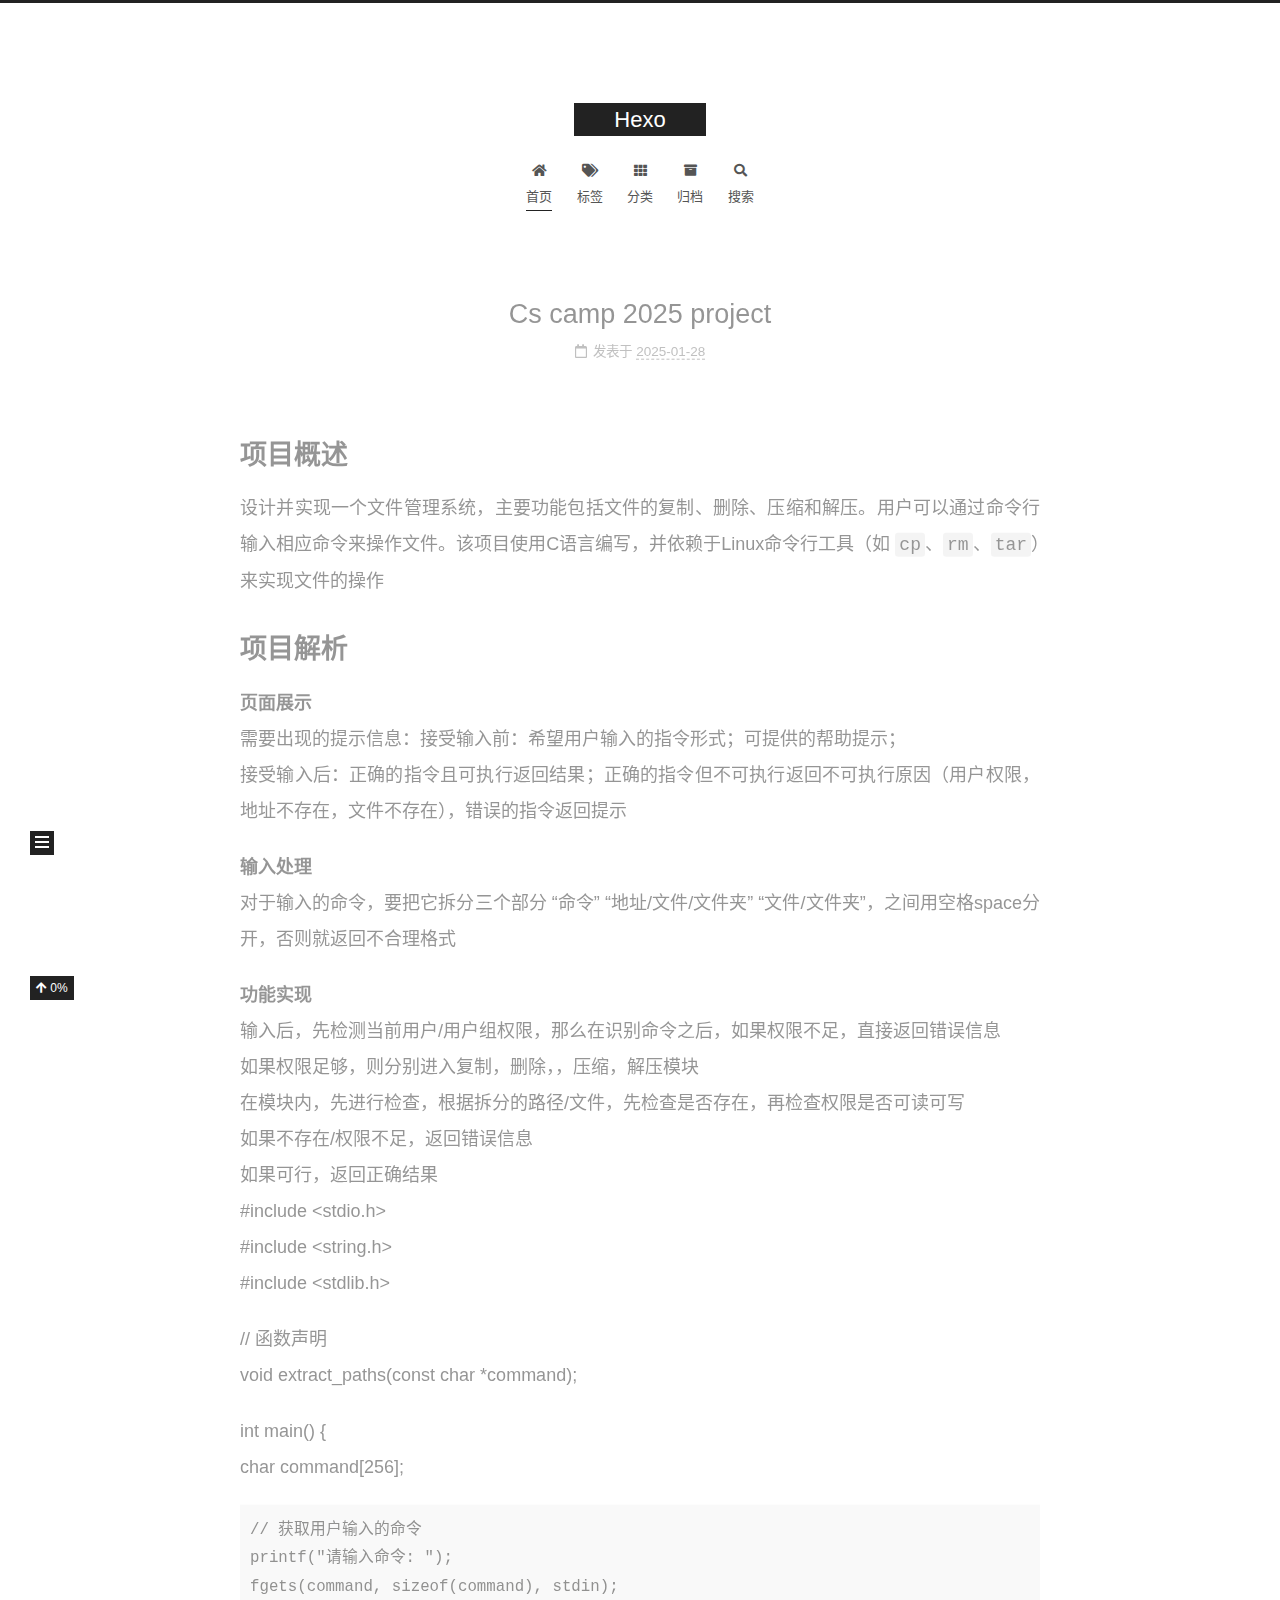
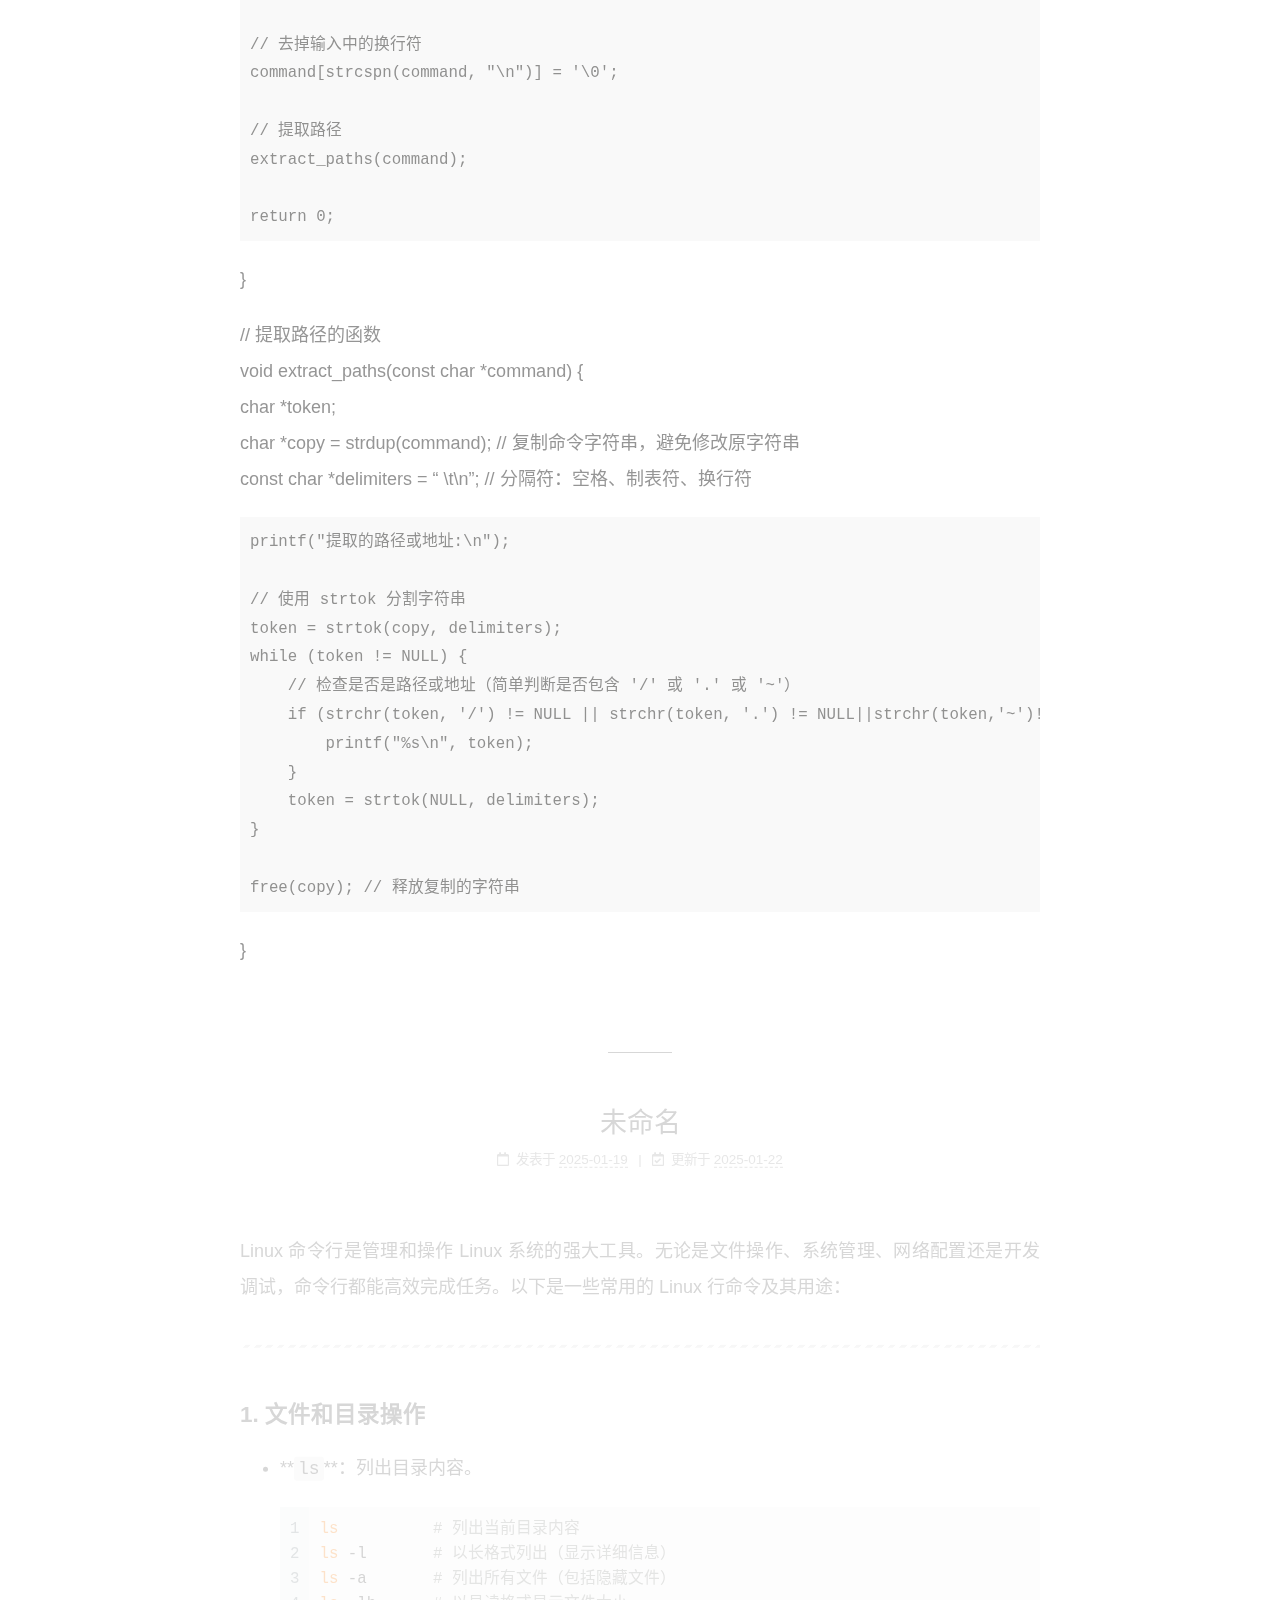
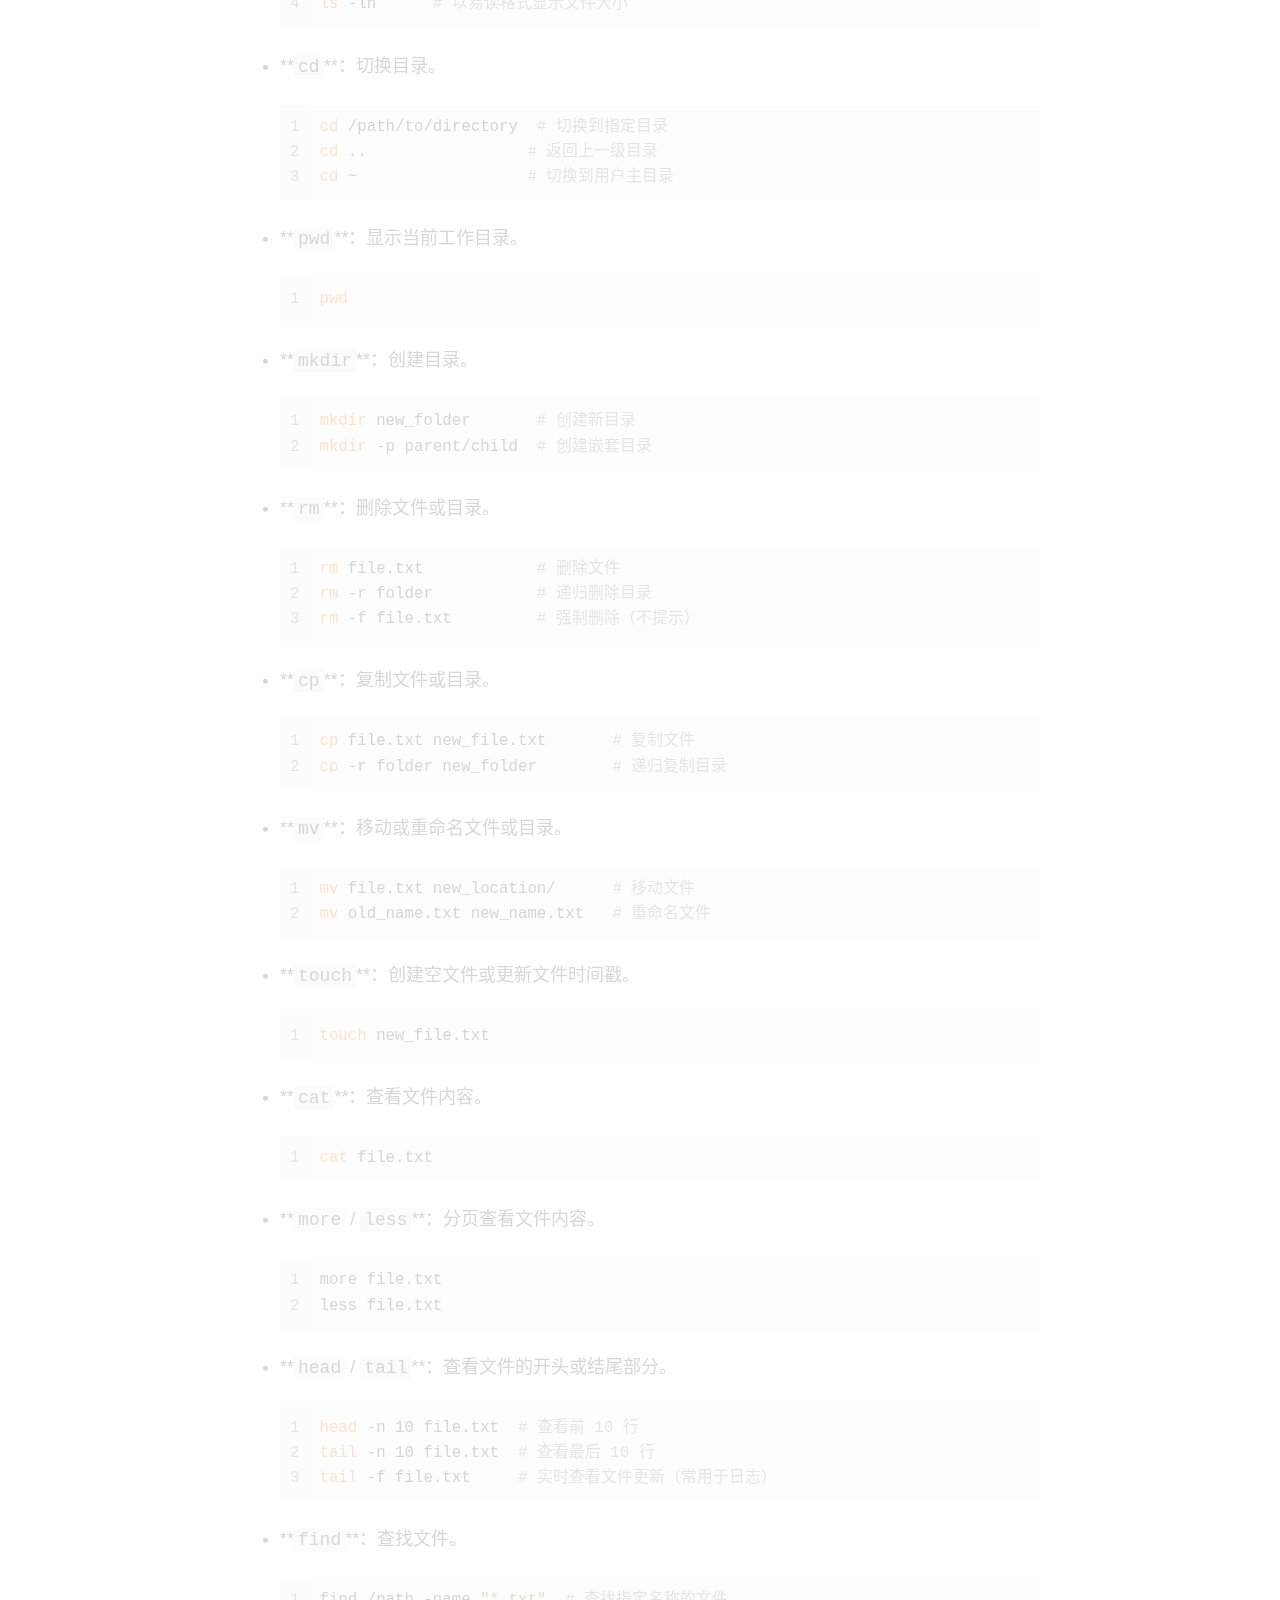
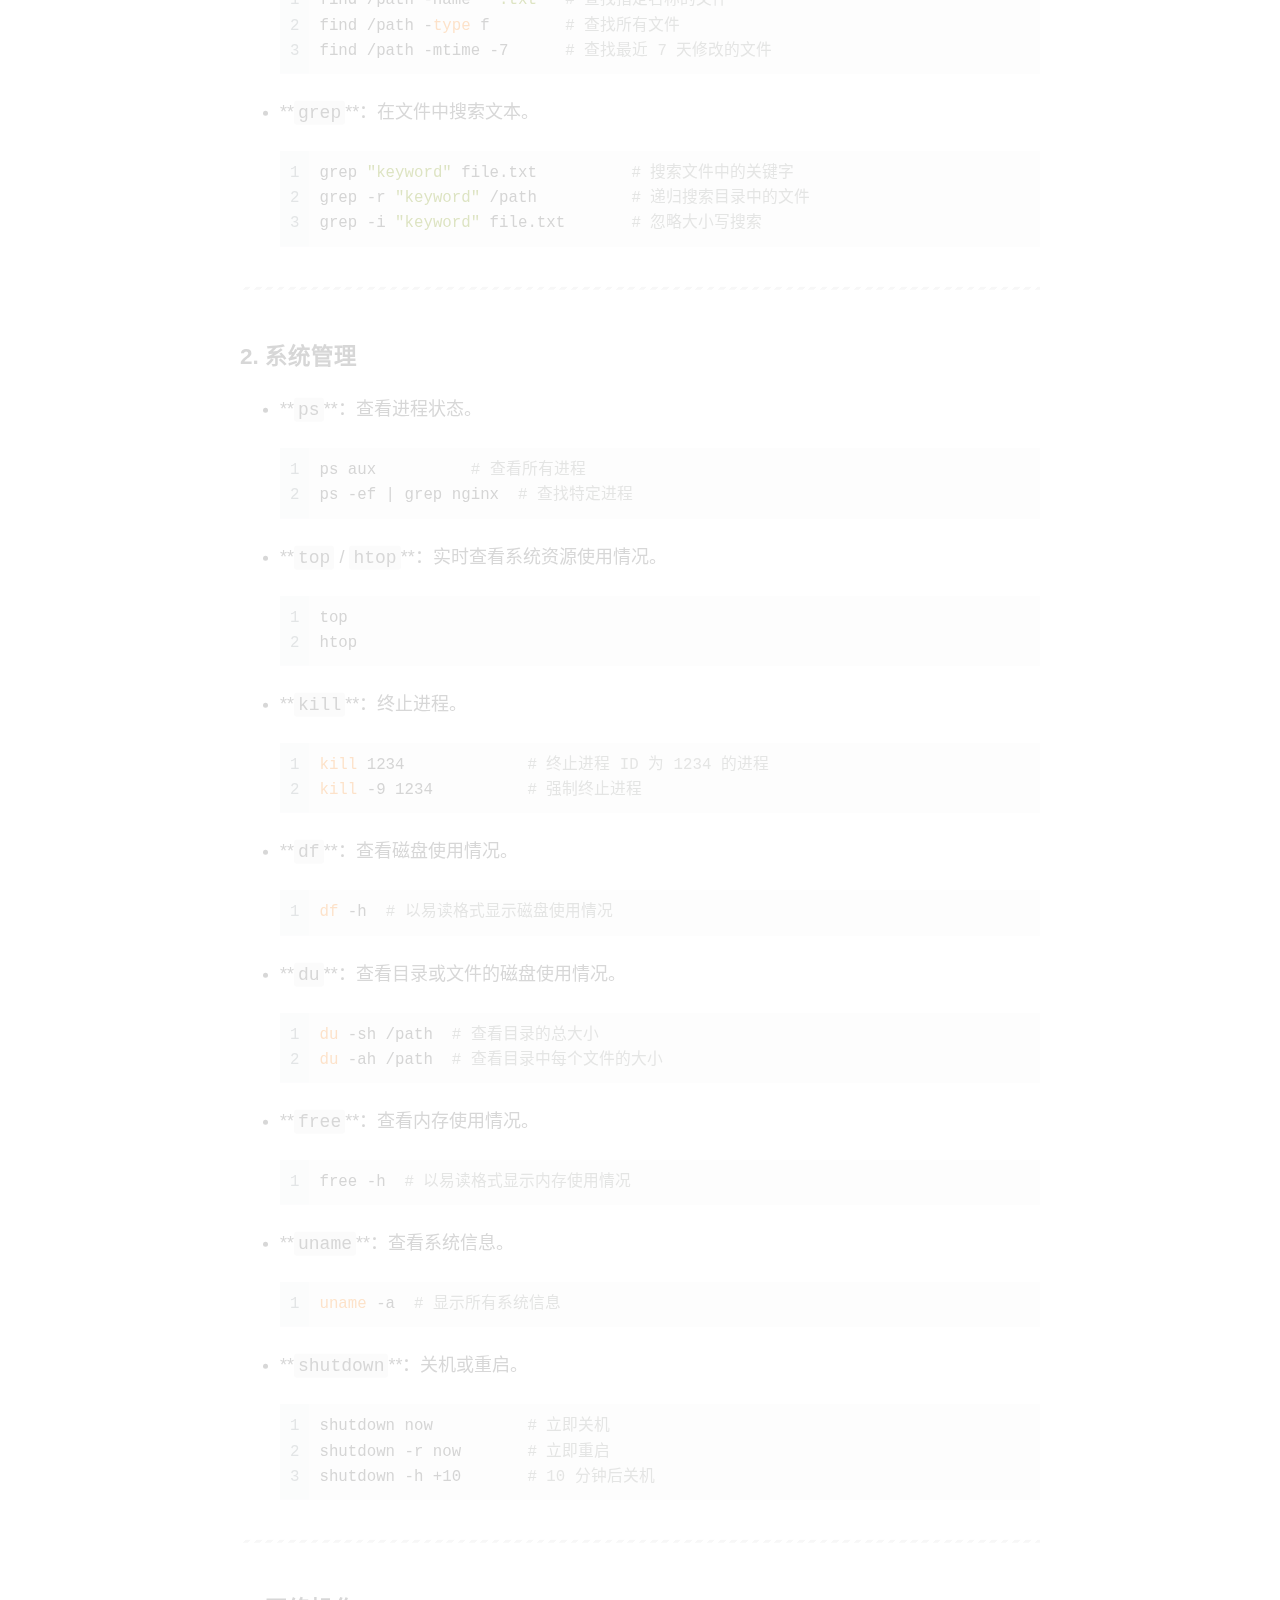
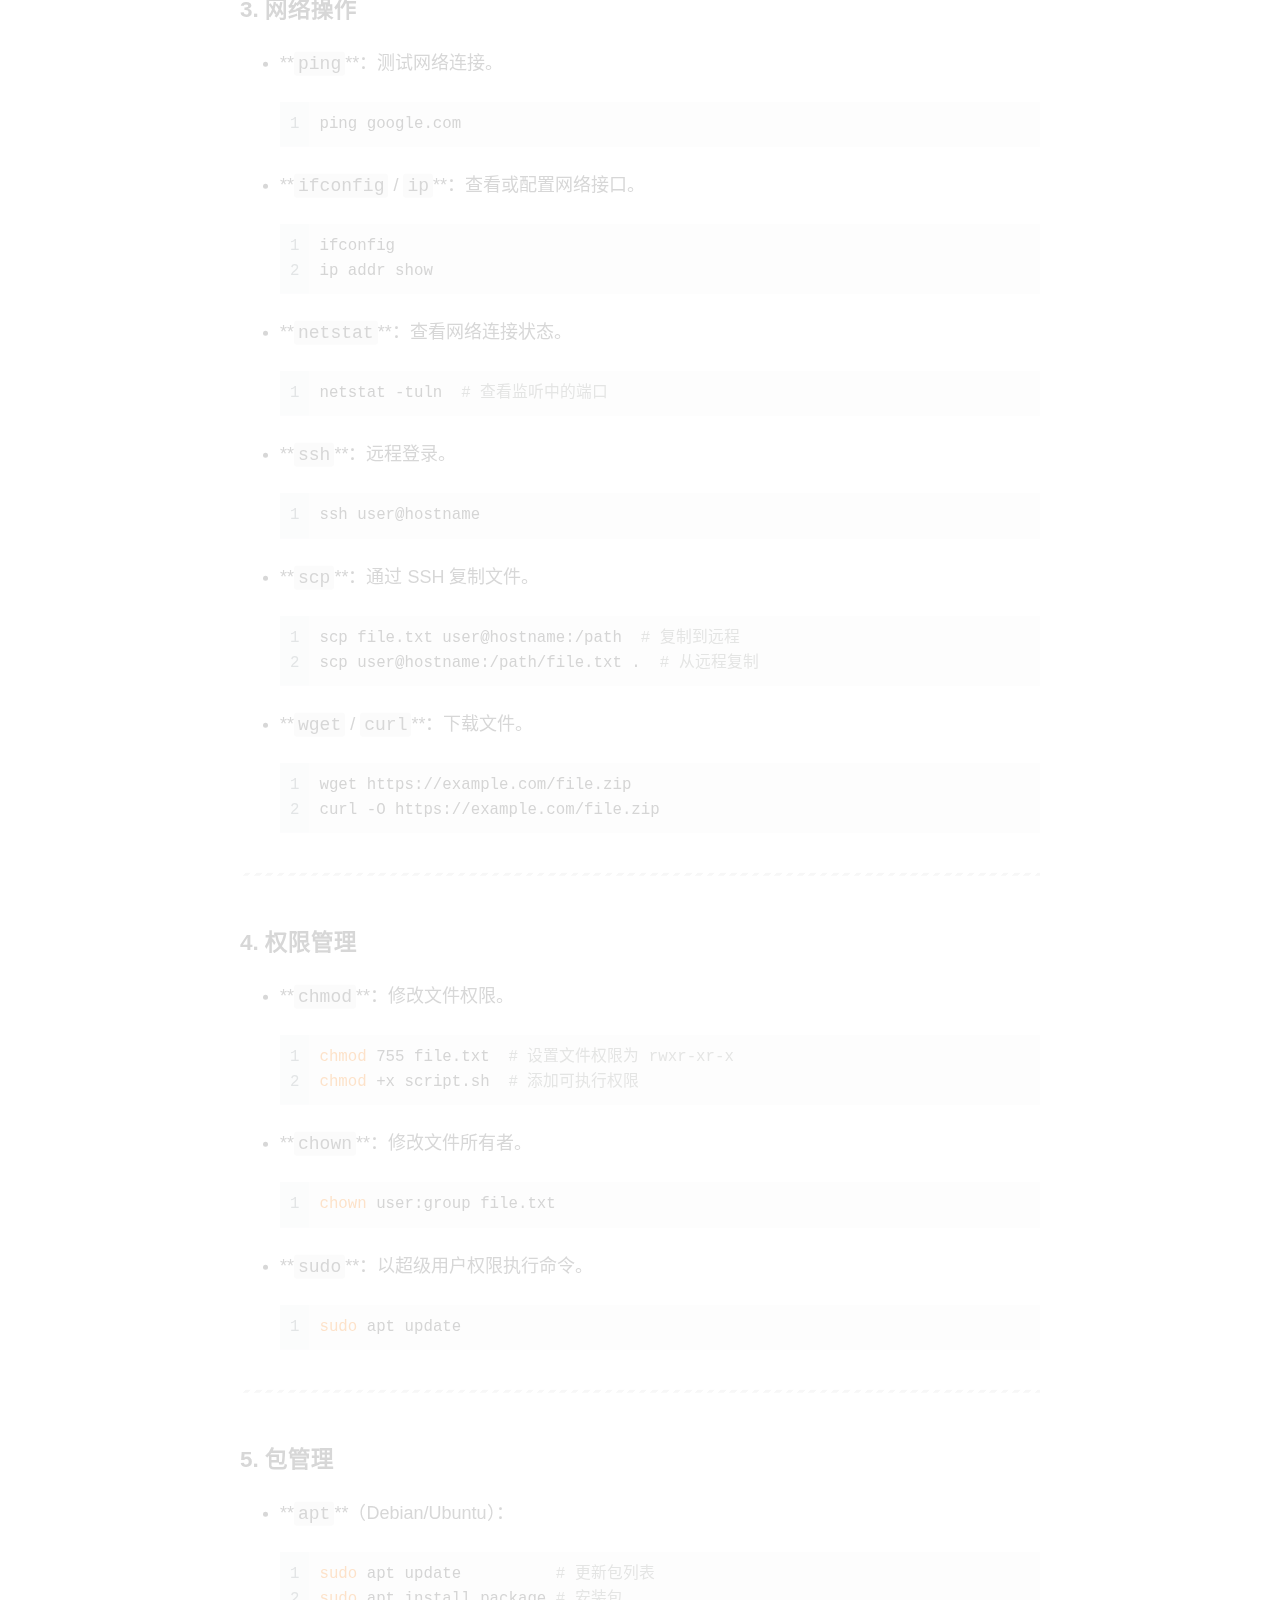
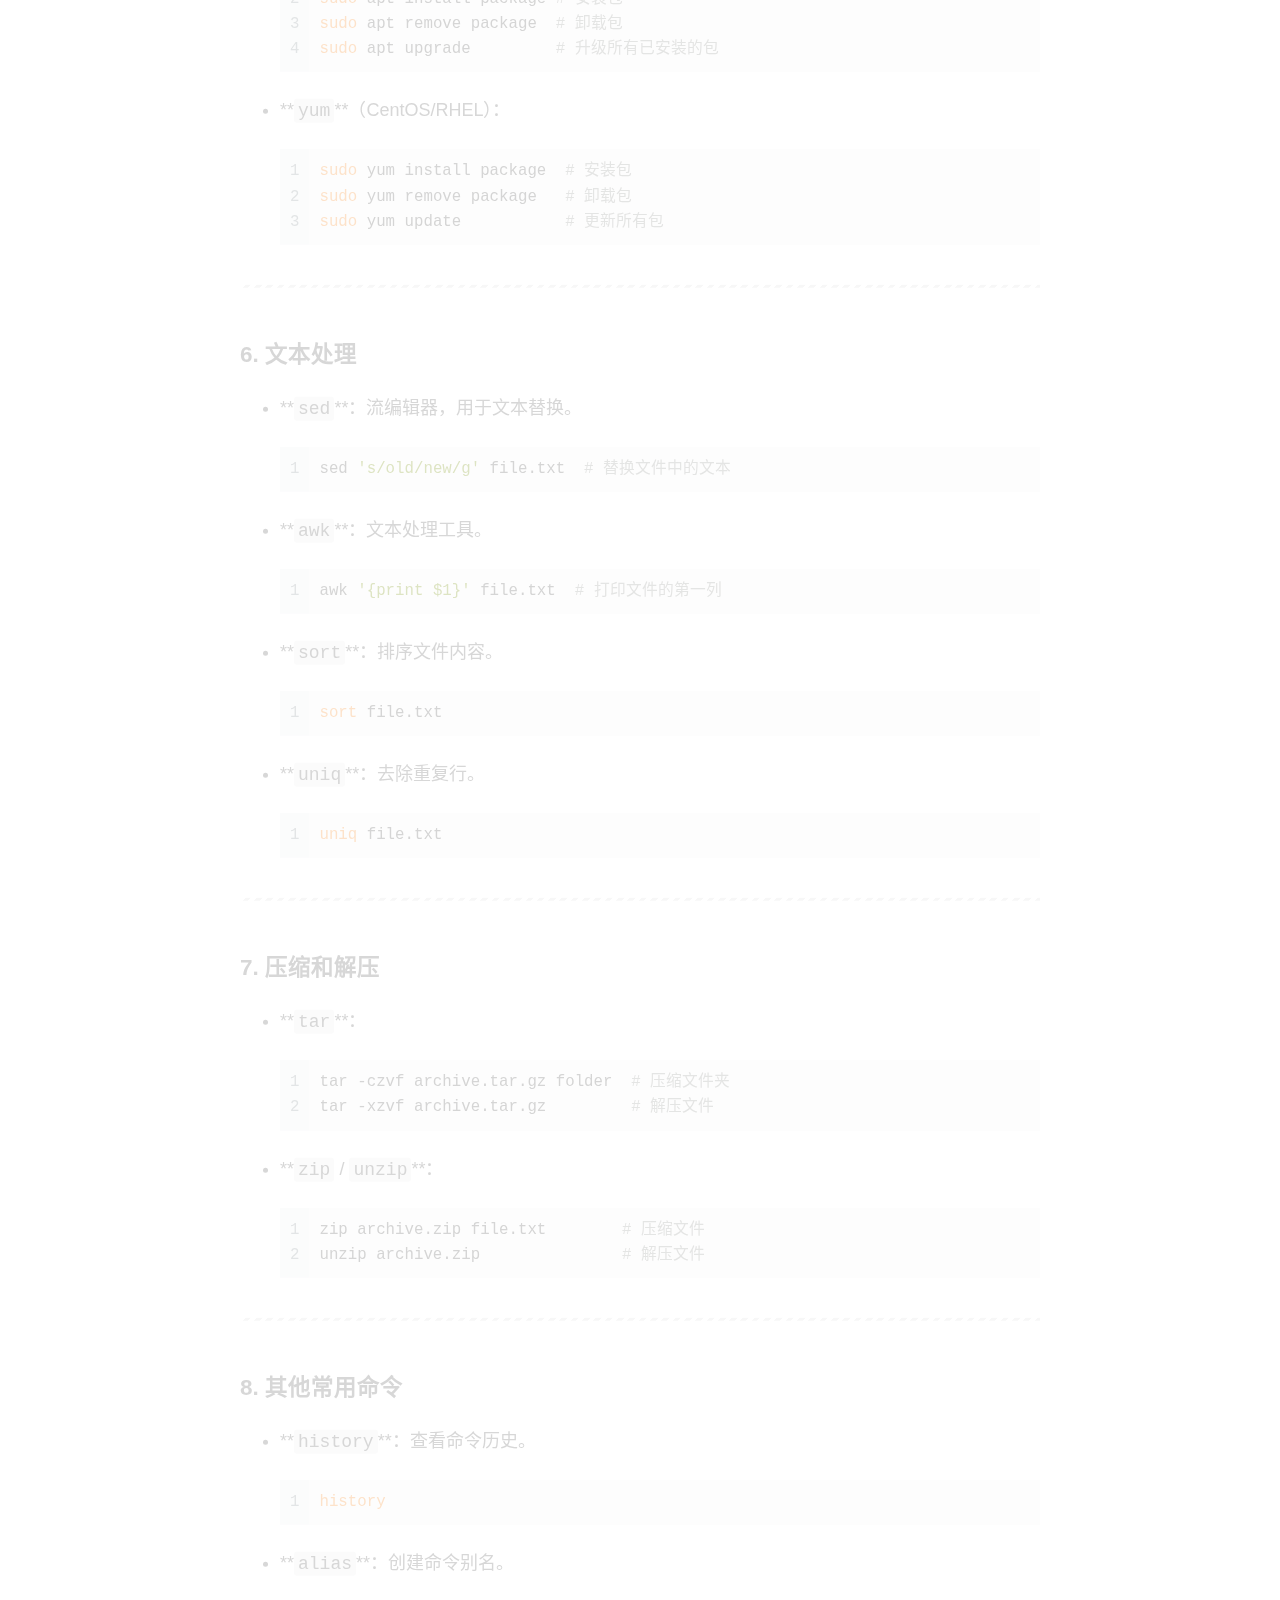
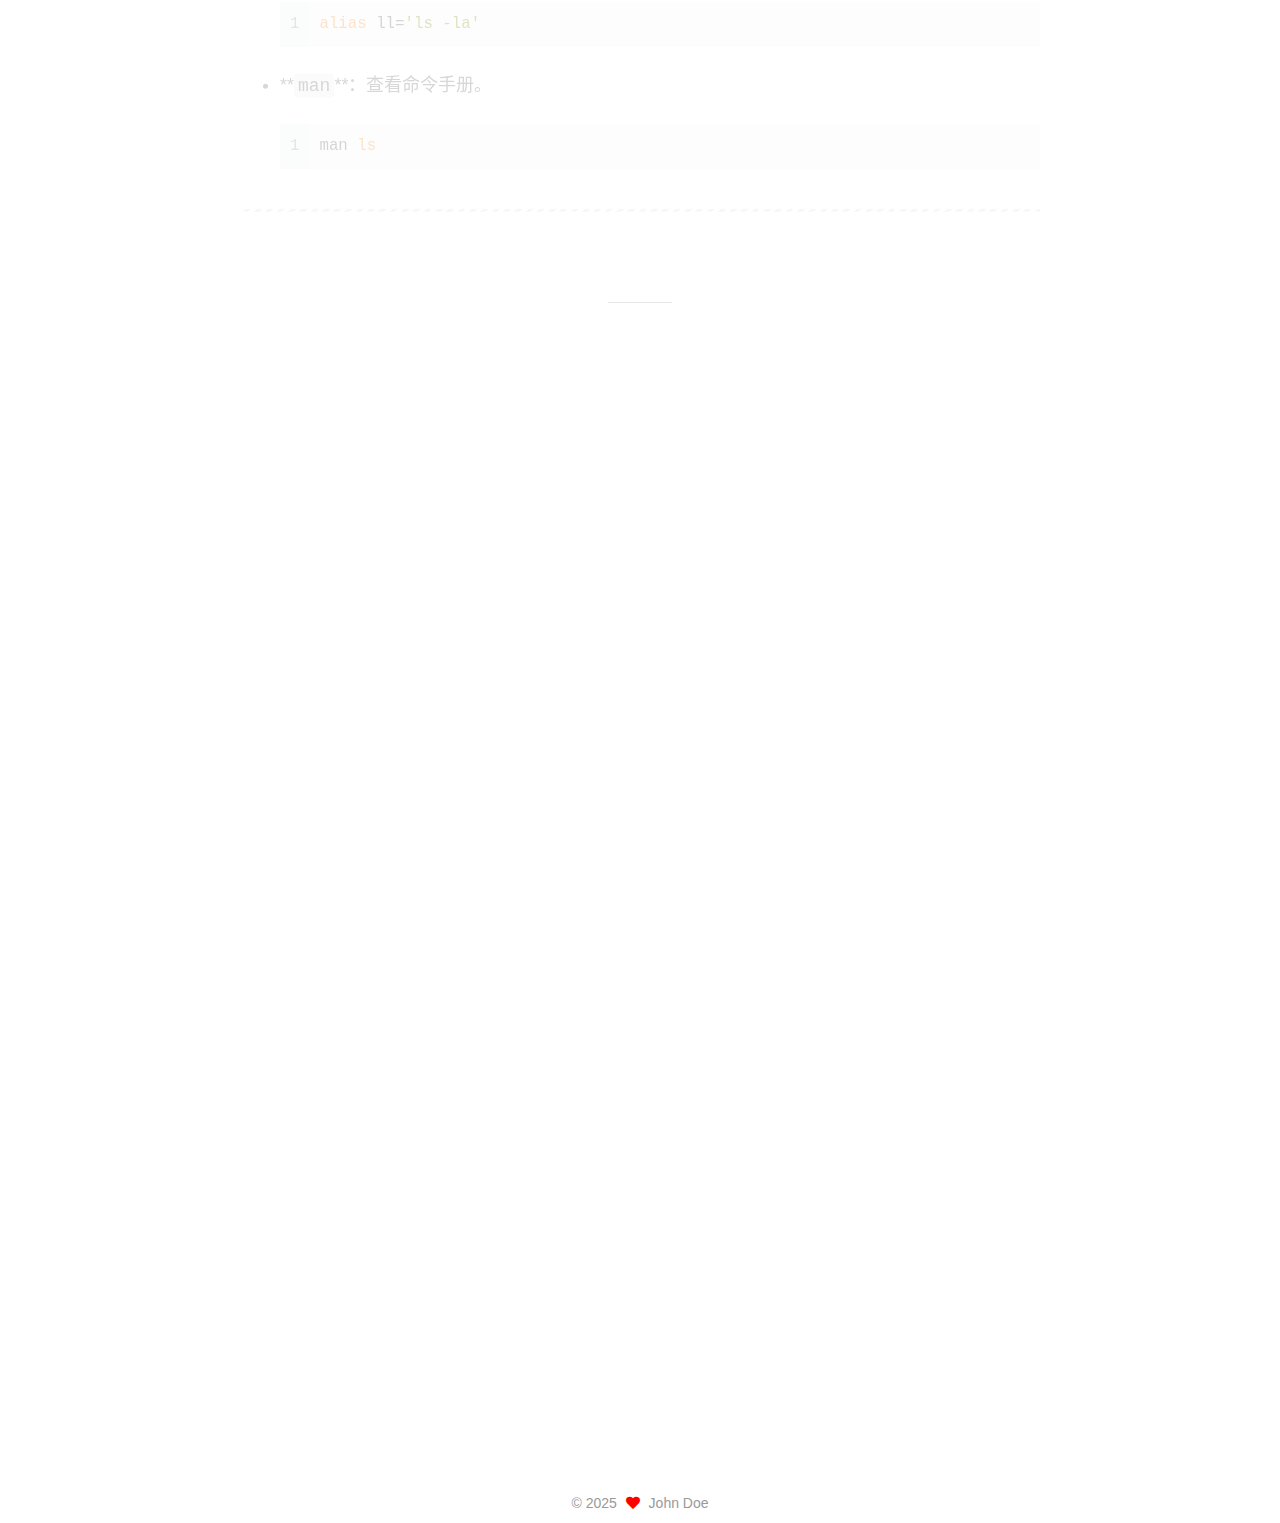
==== commit dd716737: "Site updated: 2025-01-28 21:50:41" ====
--- a/index.html
+++ b/index.html
@@ -179,6 +179,99 @@
 
           <div class="content index posts-expand">
             
+      
+  
+  
+  <article itemscope itemtype="http://schema.org/Article" class="post-block" lang="zh-CN">
+    <link itemprop="mainEntityOfPage" href="http://example.com/2025/01/28/Cs-camp-2025-project/">
+
+    <span hidden itemprop="author" itemscope itemtype="http://schema.org/Person">
+      <meta itemprop="image" content="/images/avatar.gif">
+      <meta itemprop="name" content="John Doe">
+      <meta itemprop="description" content="">
+    </span>
+
+    <span hidden itemprop="publisher" itemscope itemtype="http://schema.org/Organization">
+      <meta itemprop="name" content="Hexo">
+    </span>
+      <header class="post-header">
+        <h2 class="post-title" itemprop="name headline">
+          
+            <a href="/2025/01/28/Cs-camp-2025-project/" class="post-title-link" itemprop="url">Cs camp 2025 project</a>
+        </h2>
+
+        <div class="post-meta">
+            <span class="post-meta-item">
+              <span class="post-meta-item-icon">
+                <i class="far fa-calendar"></i>
+              </span>
+              <span class="post-meta-item-text">发表于</span>
+              
+
+              <time title="创建时间：2025-01-28 15:14:32 / 修改时间：17:08:40" itemprop="dateCreated datePublished" datetime="2025-01-28T15:14:32+08:00">2025-01-28</time>
+            </span>
+
+          
+
+        </div>
+      </header>
+
+    
+    
+    
+    <div class="post-body" itemprop="articleBody">
+
+      
+          <h1 id="项目概述"><a href="#项目概述" class="headerlink" title="项目概述"></a>项目概述</h1><p>设计并实现一个文件管理系统，主要功能包括文件的复制、删除、压缩和解压。用户可以通过命令行输入相应命令来操作文件。该项目使用C语言编写，并依赖于Linux命令行工具（如 <code>cp</code>、<code>rm</code>、<code>tar</code>）来实现文件的操作</p>
+<h1 id="项目解析"><a href="#项目解析" class="headerlink" title="项目解析"></a>项目解析</h1><p><strong>页面展示</strong><br>需要出现的提示信息：接受输入前：希望用户输入的指令形式；可提供的帮助提示；<br>接受输入后：正确的指令且可执行返回结果；正确的指令但不可执行返回不可执行原因（用户权限，地址不存在，文件不存在），错误的指令返回提示</p>
+<p><strong>输入处理</strong><br>对于输入的命令，要把它拆分三个部分 “命令” “地址&#x2F;文件&#x2F;文件夹” “文件&#x2F;文件夹”，之间用空格space分开，否则就返回不合理格式</p>
+<p><strong>功能实现</strong><br>输入后，先检测当前用户&#x2F;用户组权限，那么在识别命令之后，如果权限不足，直接返回错误信息<br>如果权限足够，则分别进入复制，删除，，压缩，解压模块<br>在模块内，先进行检查，根据拆分的路径&#x2F;文件，先检查是否存在，再检查权限是否可读可写<br>如果不存在&#x2F;权限不足，返回错误信息<br>如果可行，返回正确结果<br>#include &lt;stdio.h&gt;<br>#include &lt;string.h&gt;<br>#include &lt;stdlib.h&gt;</p>
+<p>&#x2F;&#x2F; 函数声明<br>void extract_paths(const char *command);</p>
+<p>int main() {<br>    char command[256];</p>
+<pre><code>// 获取用户输入的命令
+printf(&quot;请输入命令: &quot;);
+fgets(command, sizeof(command), stdin);
+
+// 去掉输入中的换行符
+command[strcspn(command, &quot;\n&quot;)] = &#39;\0&#39;;
+
+// 提取路径
+extract_paths(command);
+
+return 0;
+</code></pre>
+<p>}</p>
+<p>&#x2F;&#x2F; 提取路径的函数<br>void extract_paths(const char *command) {<br>    char *token;<br>    char *copy &#x3D; strdup(command); &#x2F;&#x2F; 复制命令字符串，避免修改原字符串<br>    const char *delimiters &#x3D; “ \t\n”; &#x2F;&#x2F; 分隔符：空格、制表符、换行符</p>
+<pre><code>printf(&quot;提取的路径或地址:\n&quot;);
+
+// 使用 strtok 分割字符串
+token = strtok(copy, delimiters);
+while (token != NULL) &#123;
+    // 检查是否是路径或地址（简单判断是否包含 &#39;/&#39; 或 &#39;.&#39; 或 &#39;~&#39;）
+    if (strchr(token, &#39;/&#39;) != NULL || strchr(token, &#39;.&#39;) != NULL||strchr(token,&#39;~&#39;)!=NULL) &#123;
+        printf(&quot;%s\n&quot;, token);
+    &#125;
+    token = strtok(NULL, delimiters);
+&#125;
+
+free(copy); // 释放复制的字符串
+</code></pre>
+<p>}</p>
+
+      
+    </div>
+
+    
+    
+    
+      <footer class="post-footer">
+        <div class="post-eof"></div>
+      </footer>
+  </article>
+  
+  
+  
+
       
   
   
@@ -521,7 +614,7 @@
       <div class="site-state-item site-state-posts">
           <a href="/archives/">
         
-          <span class="site-state-item-count">2</span>
+          <span class="site-state-item-count">3</span>
           <span class="site-state-item-name">日志</span>
         </a>
       </div>
--- a/css/main.css
+++ b/css/main.css
@@ -1168,7 +1168,7 @@
 }
 .links-of-author a::before,
 .links-of-author span.exturl::before {
-  background: #5b2255;
+  background: #2e77ff;
   border-radius: 50%;
   content: ' ';
   display: inline-block;
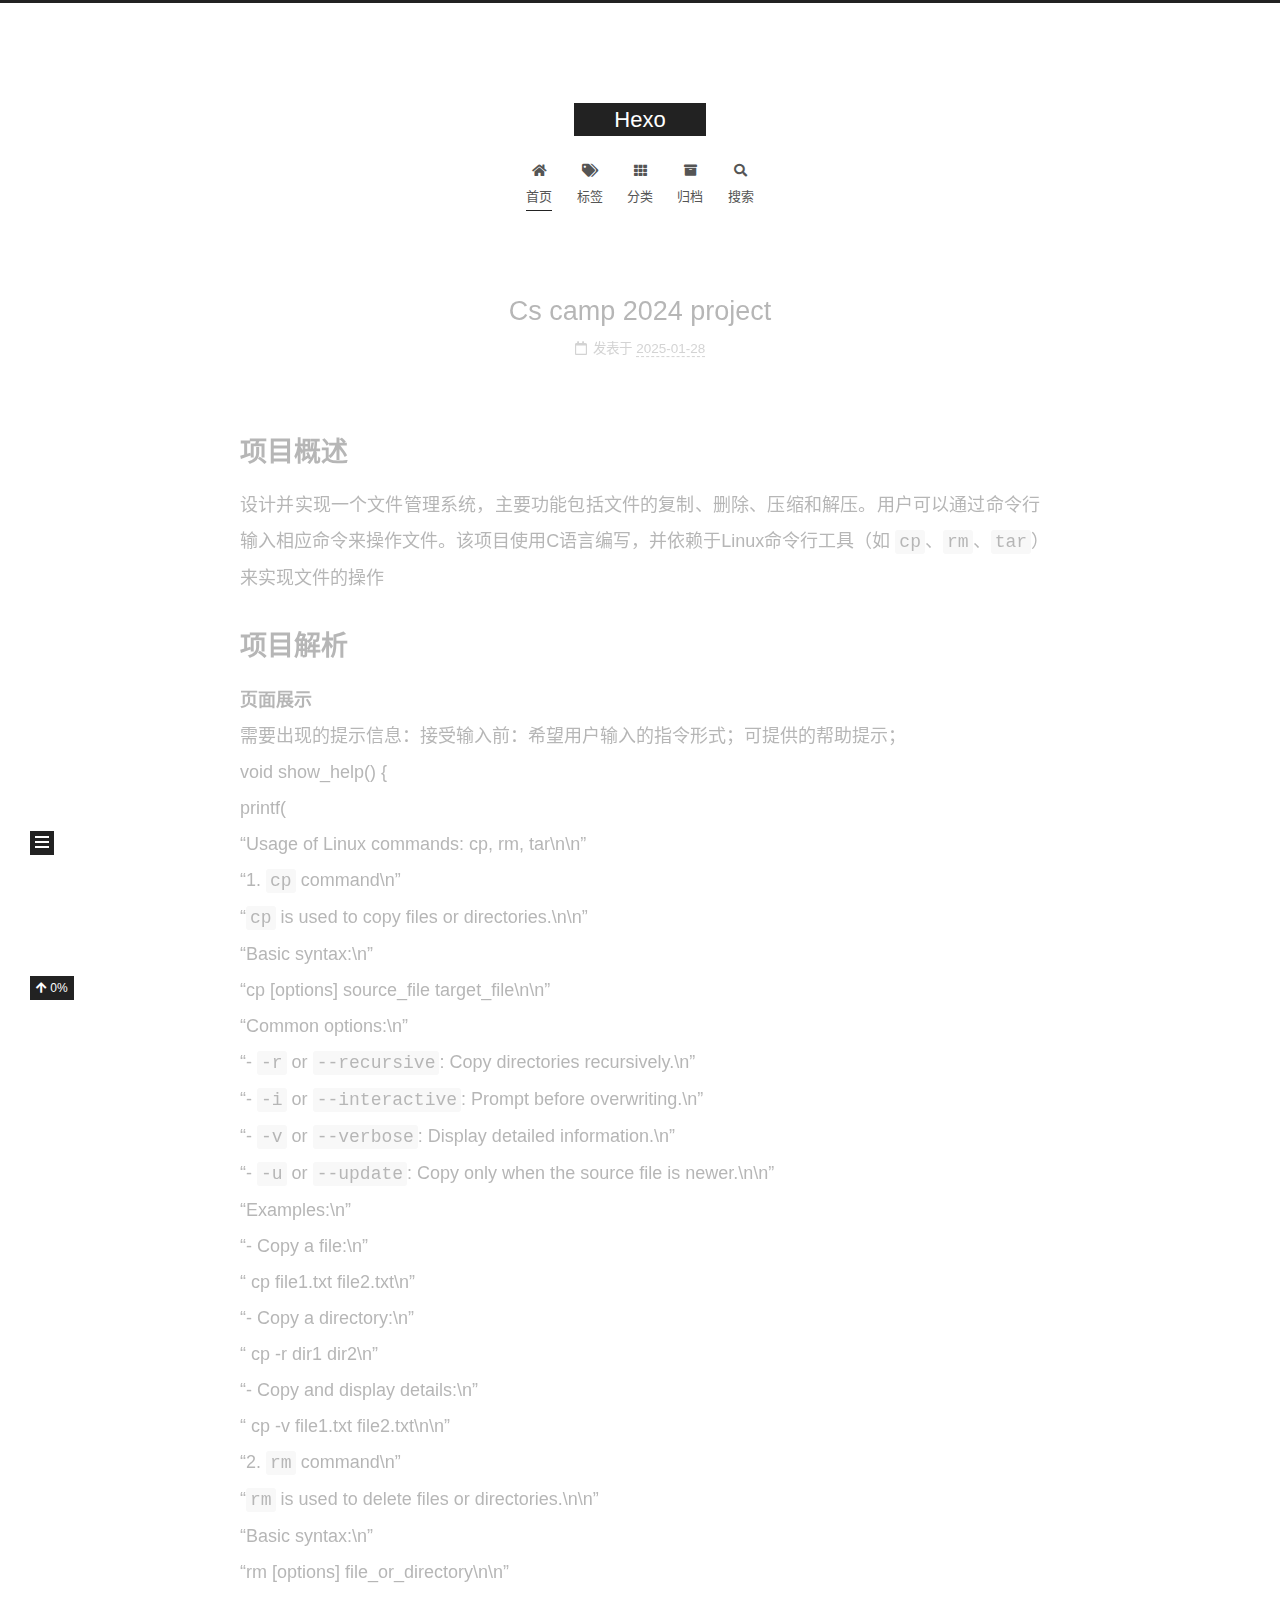
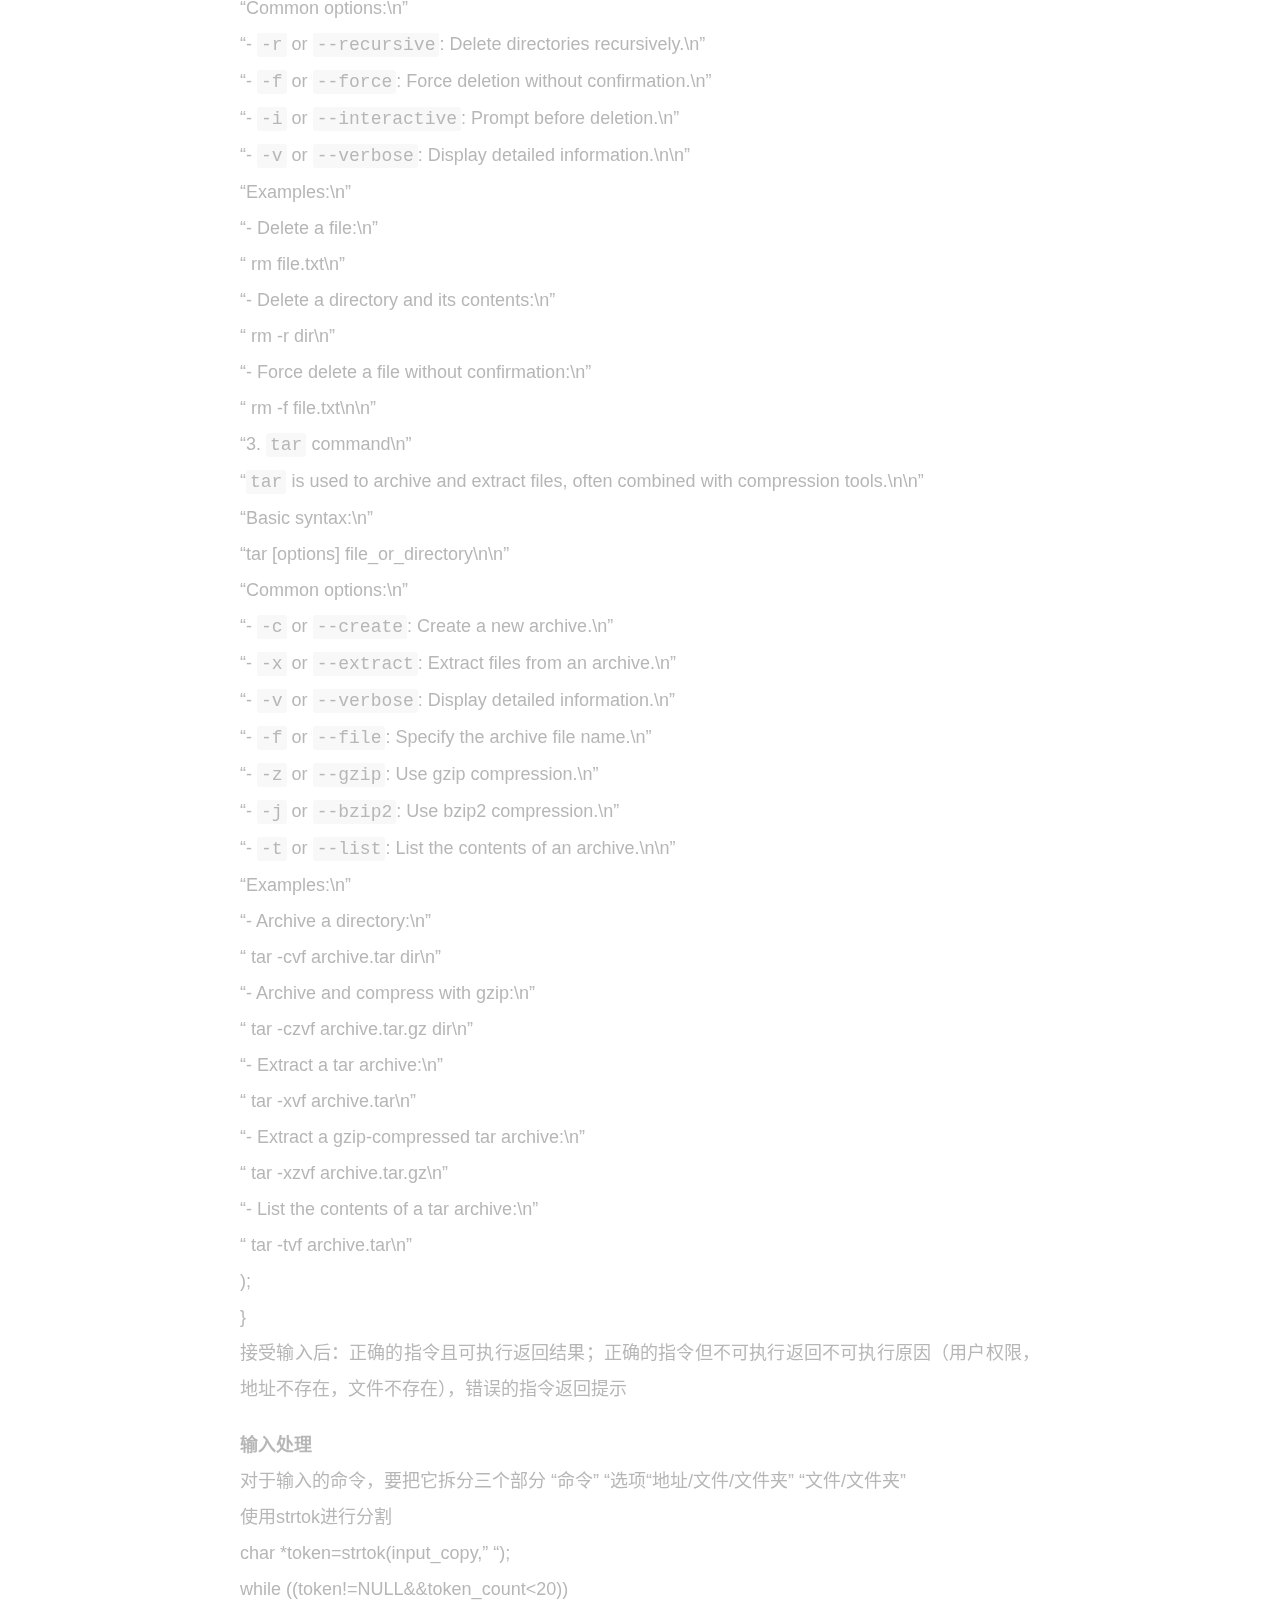
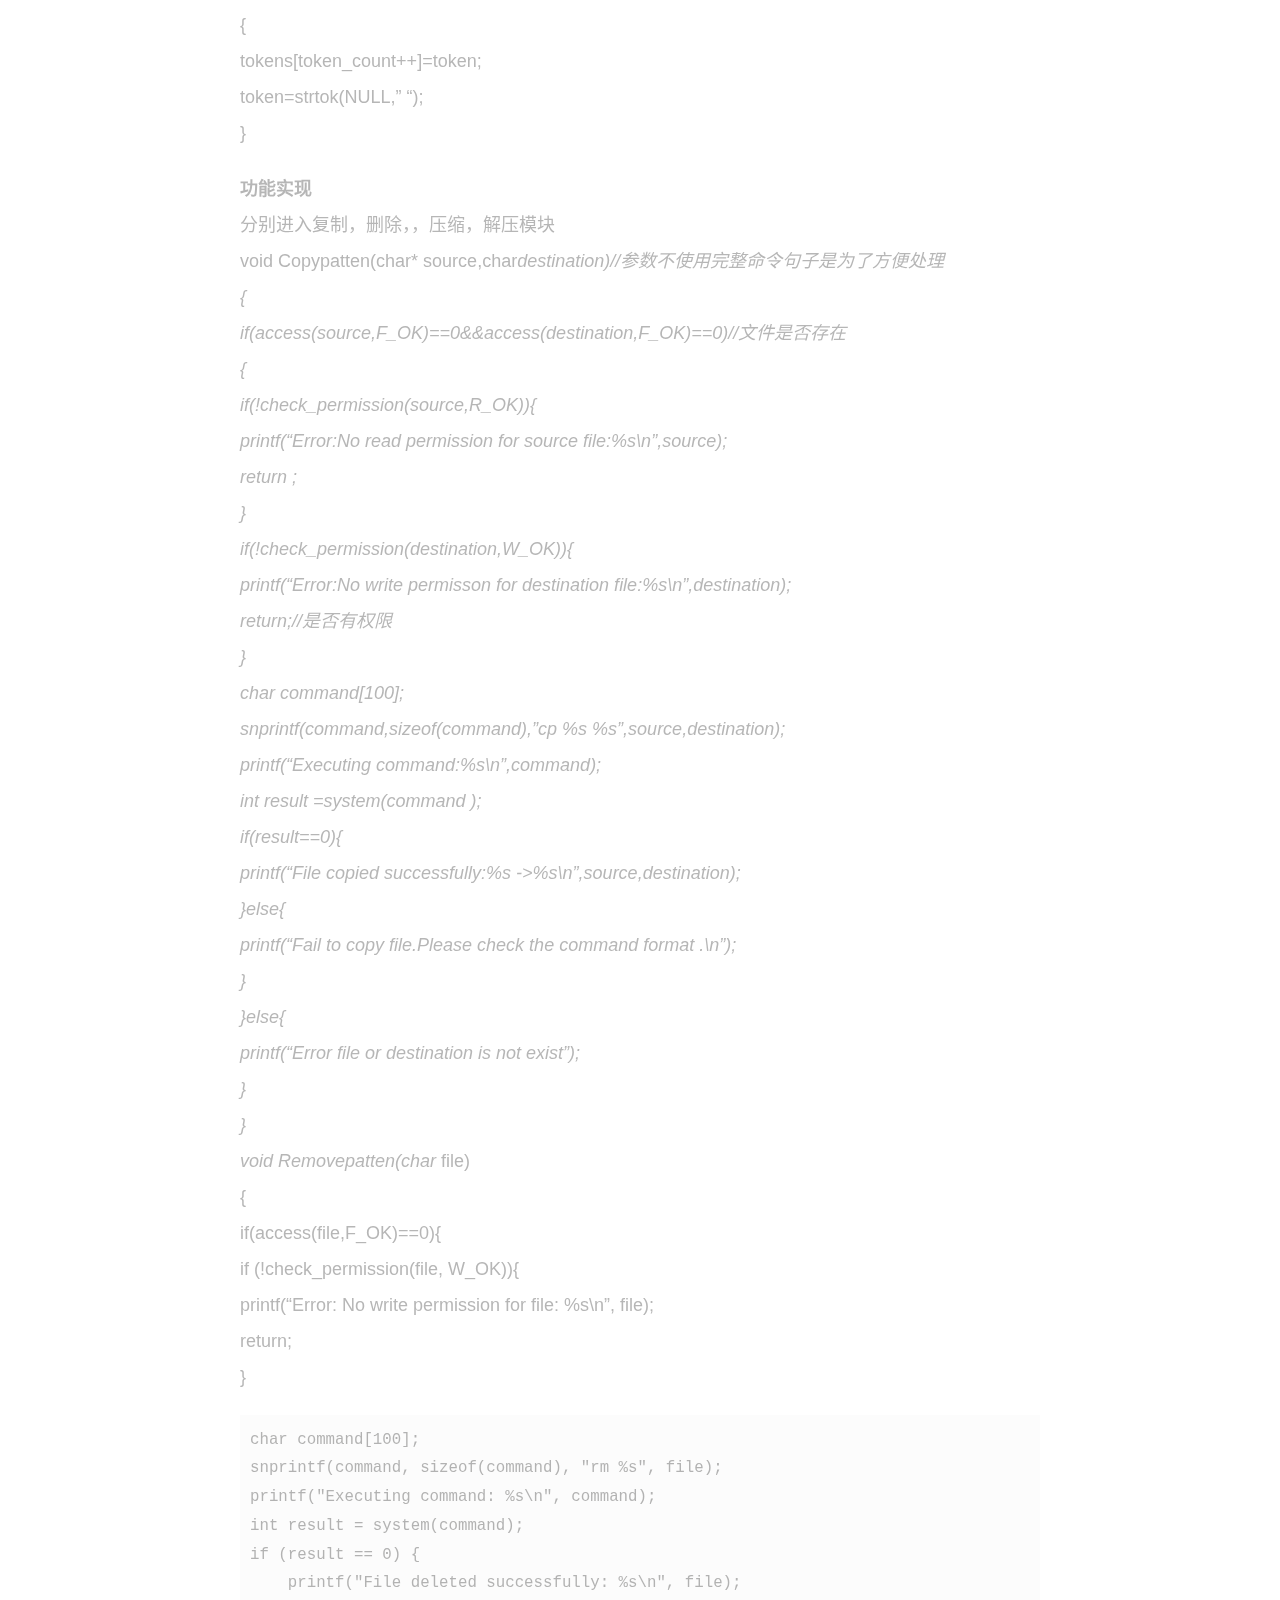
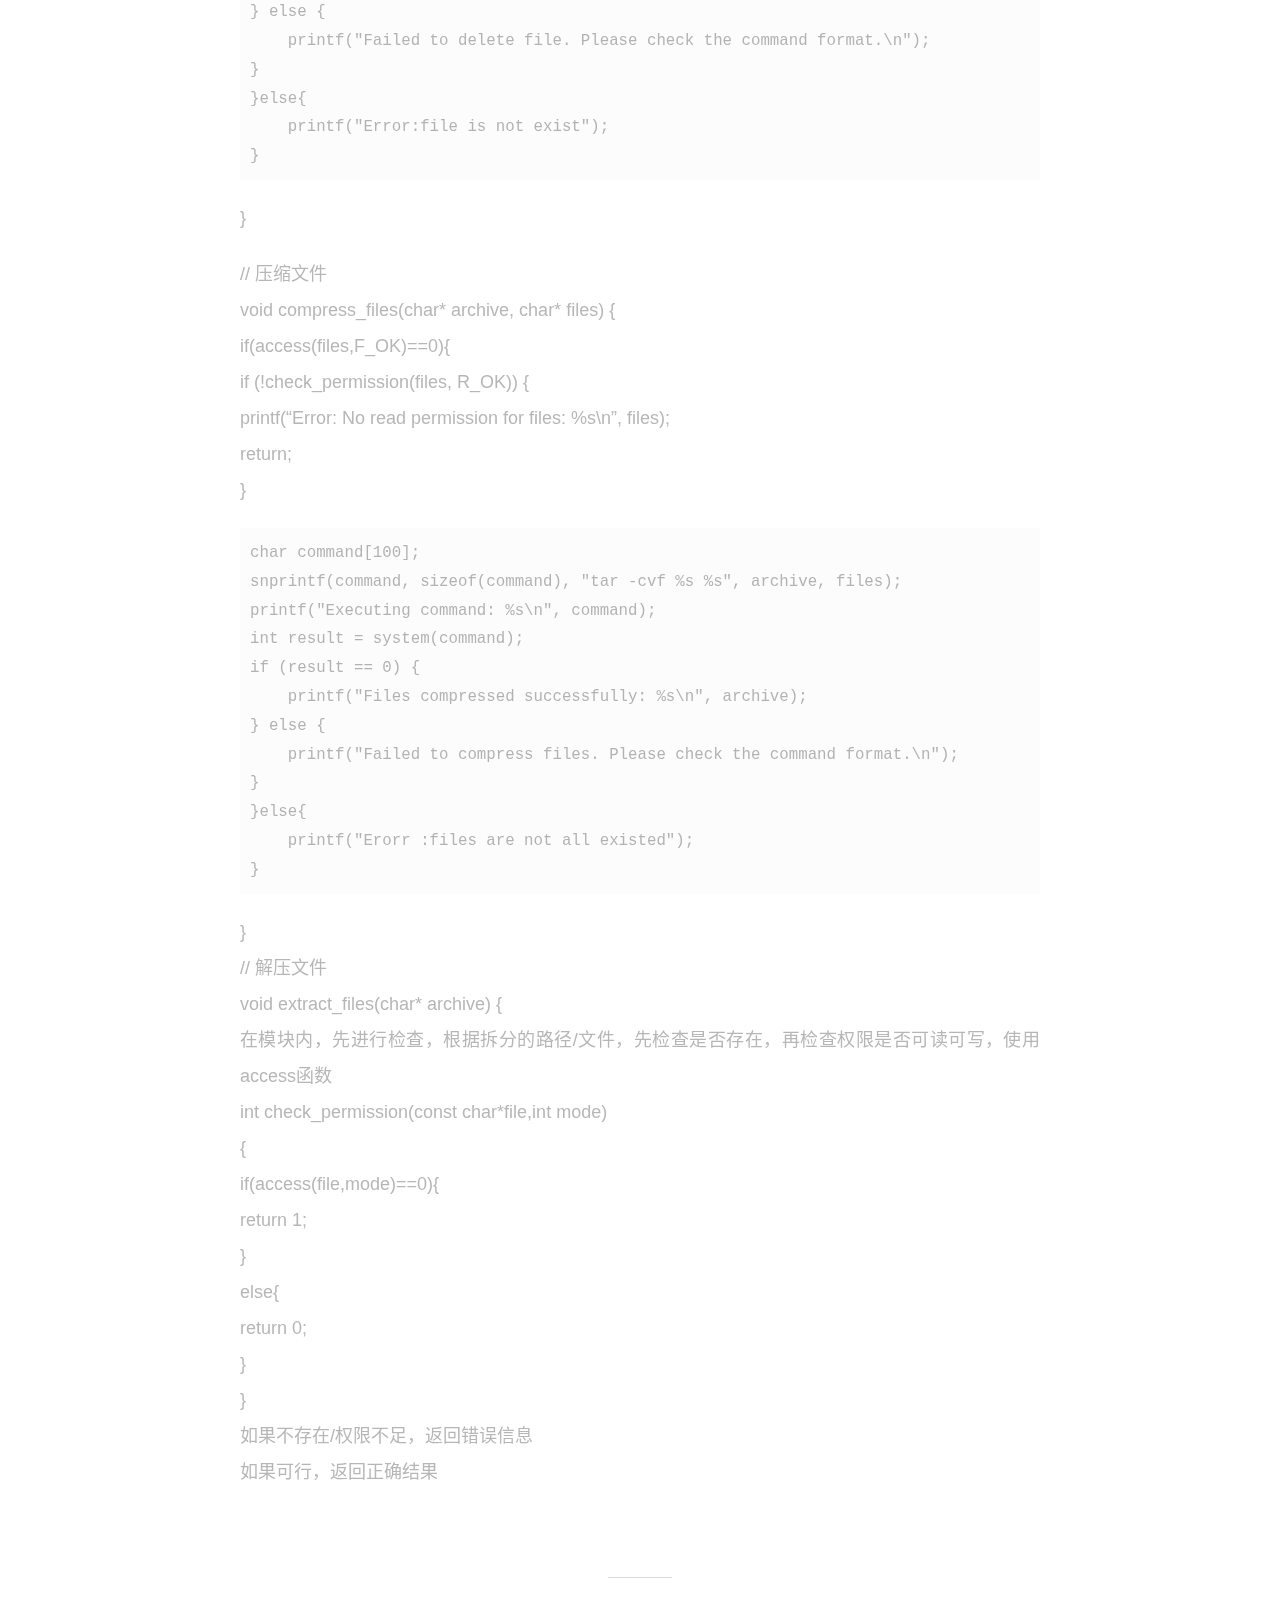
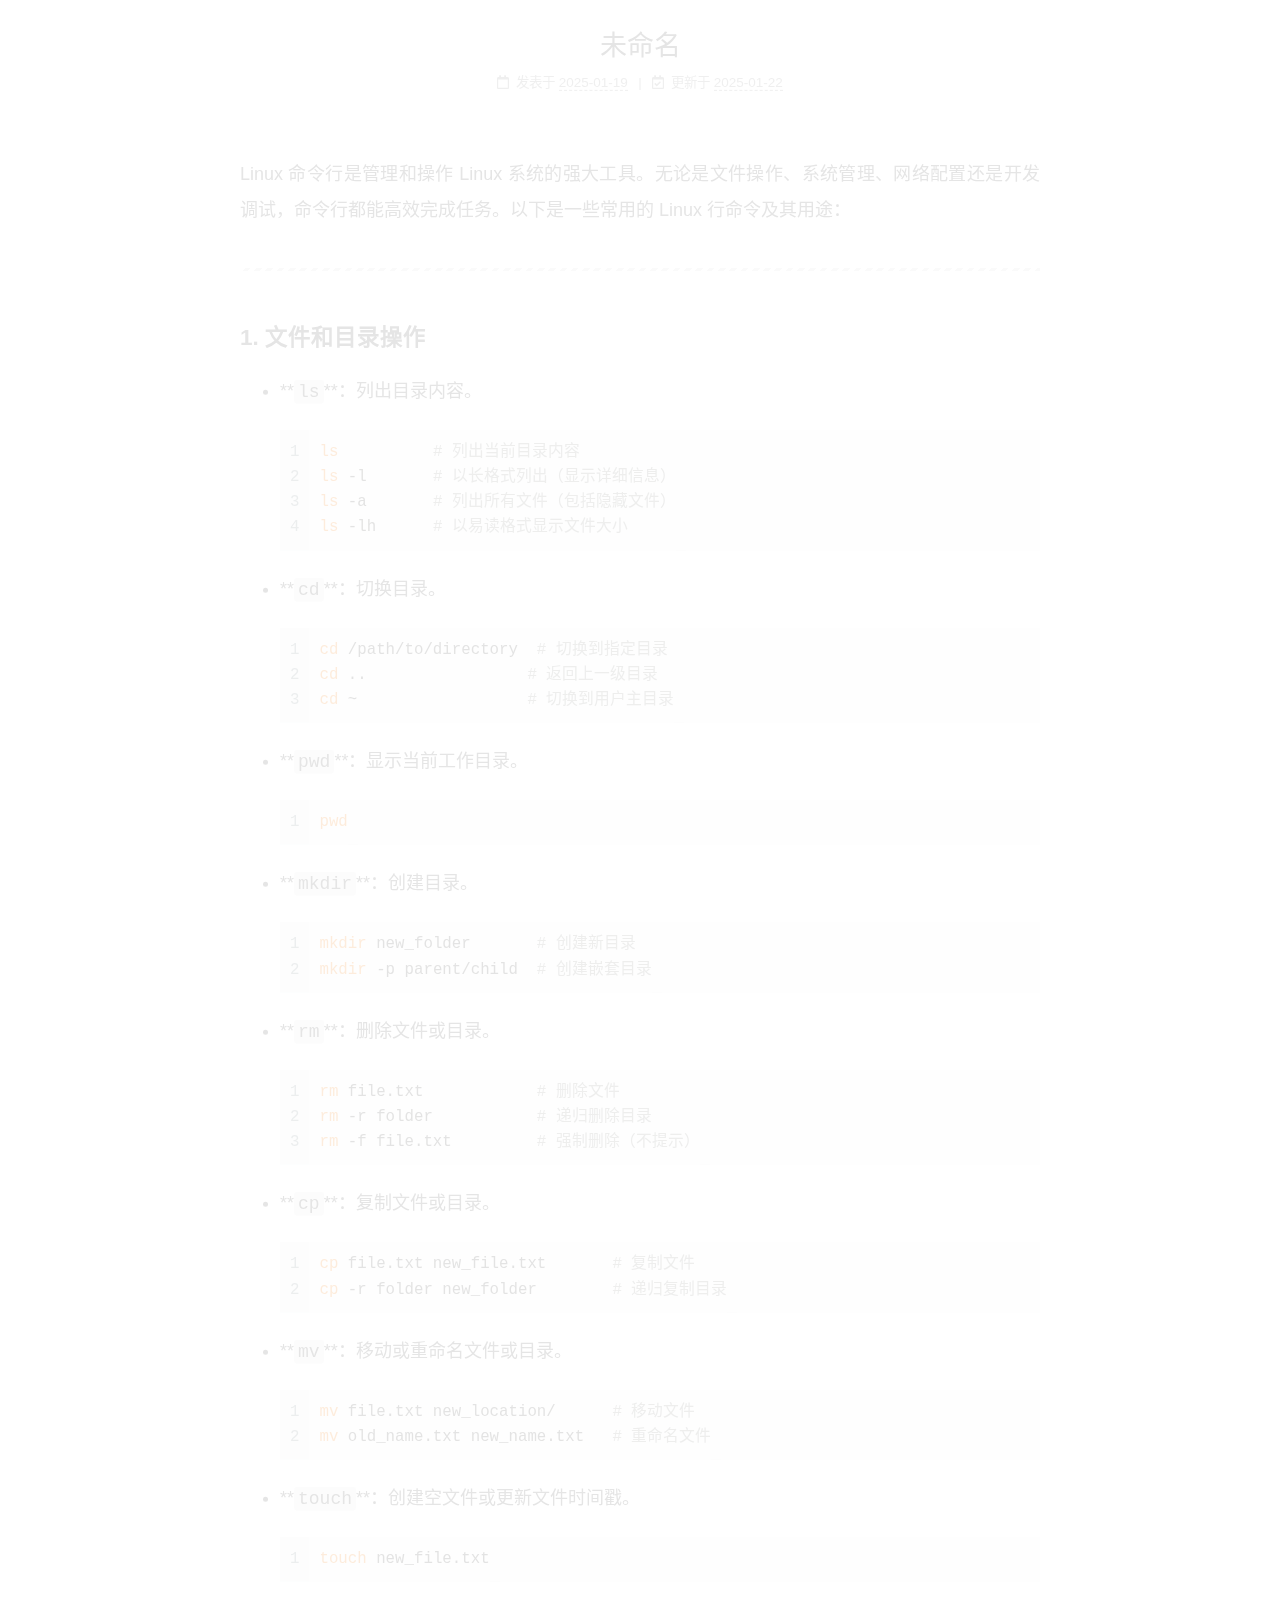
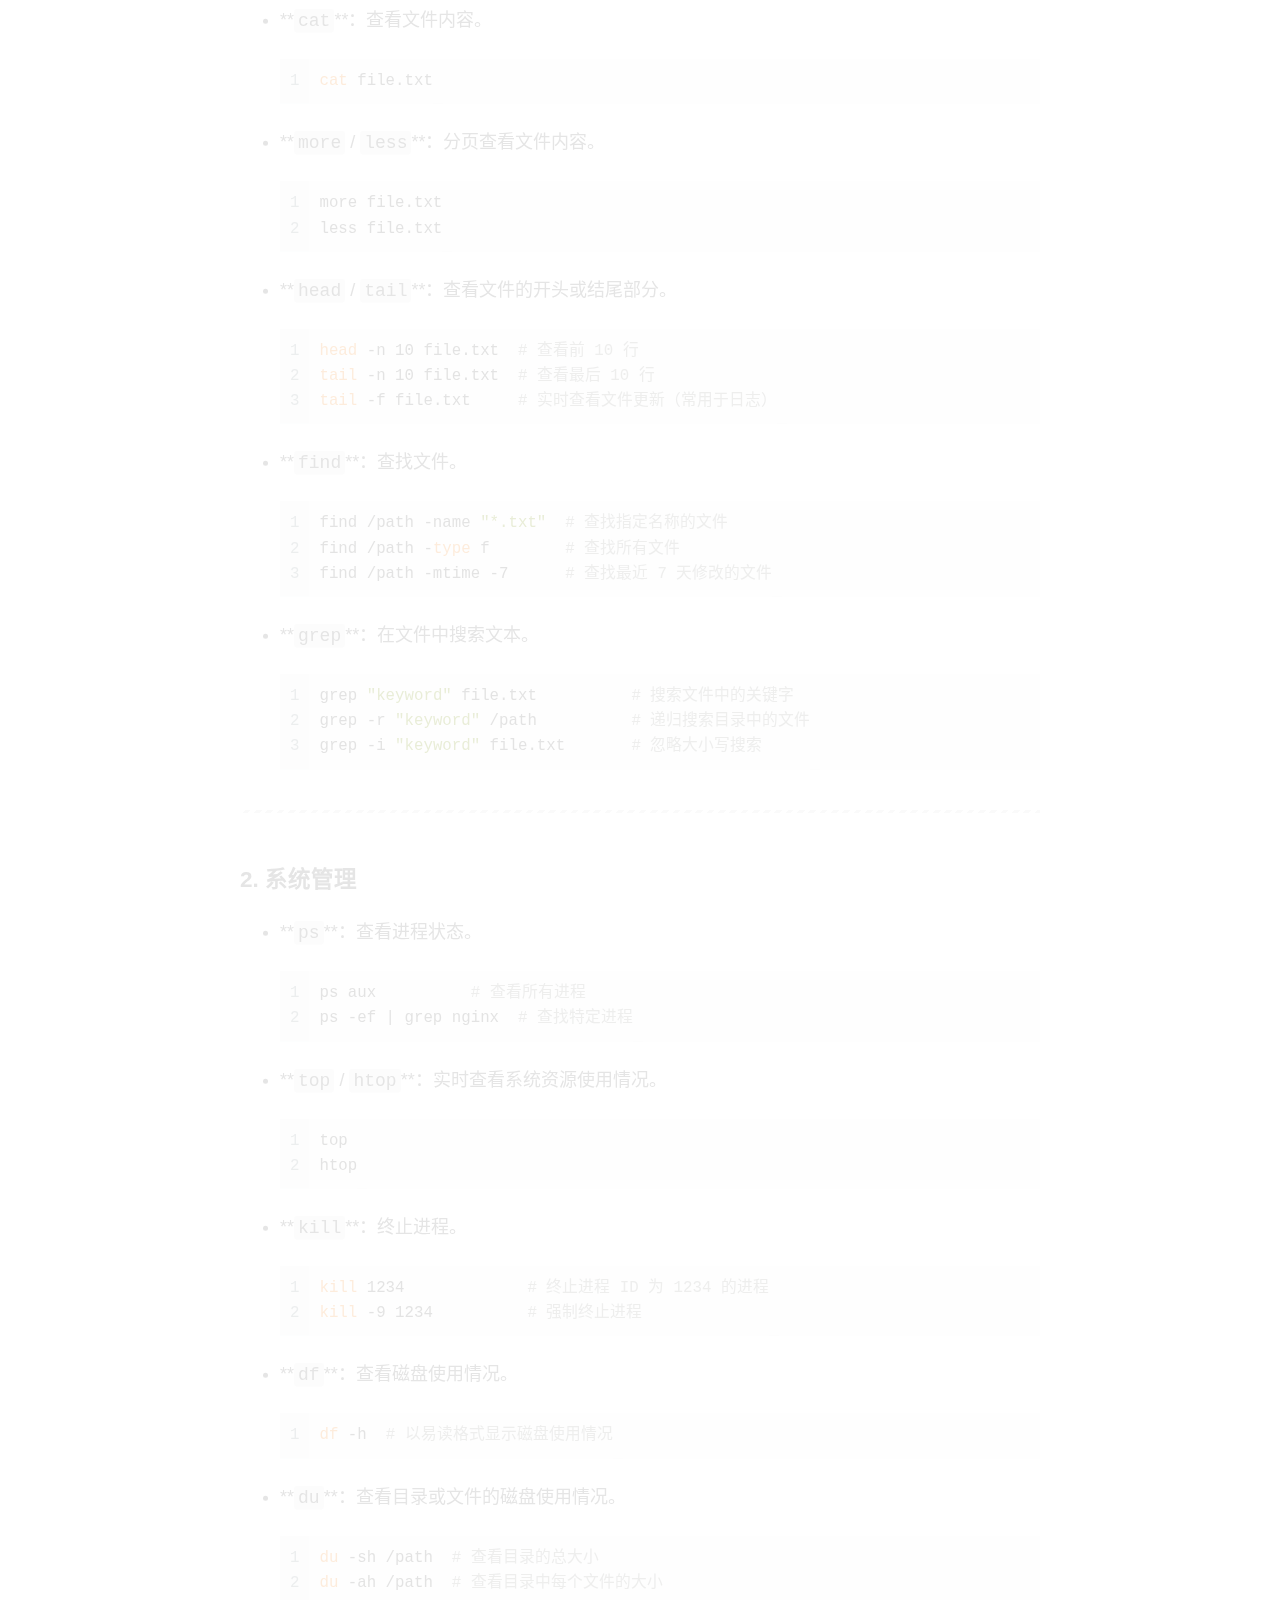
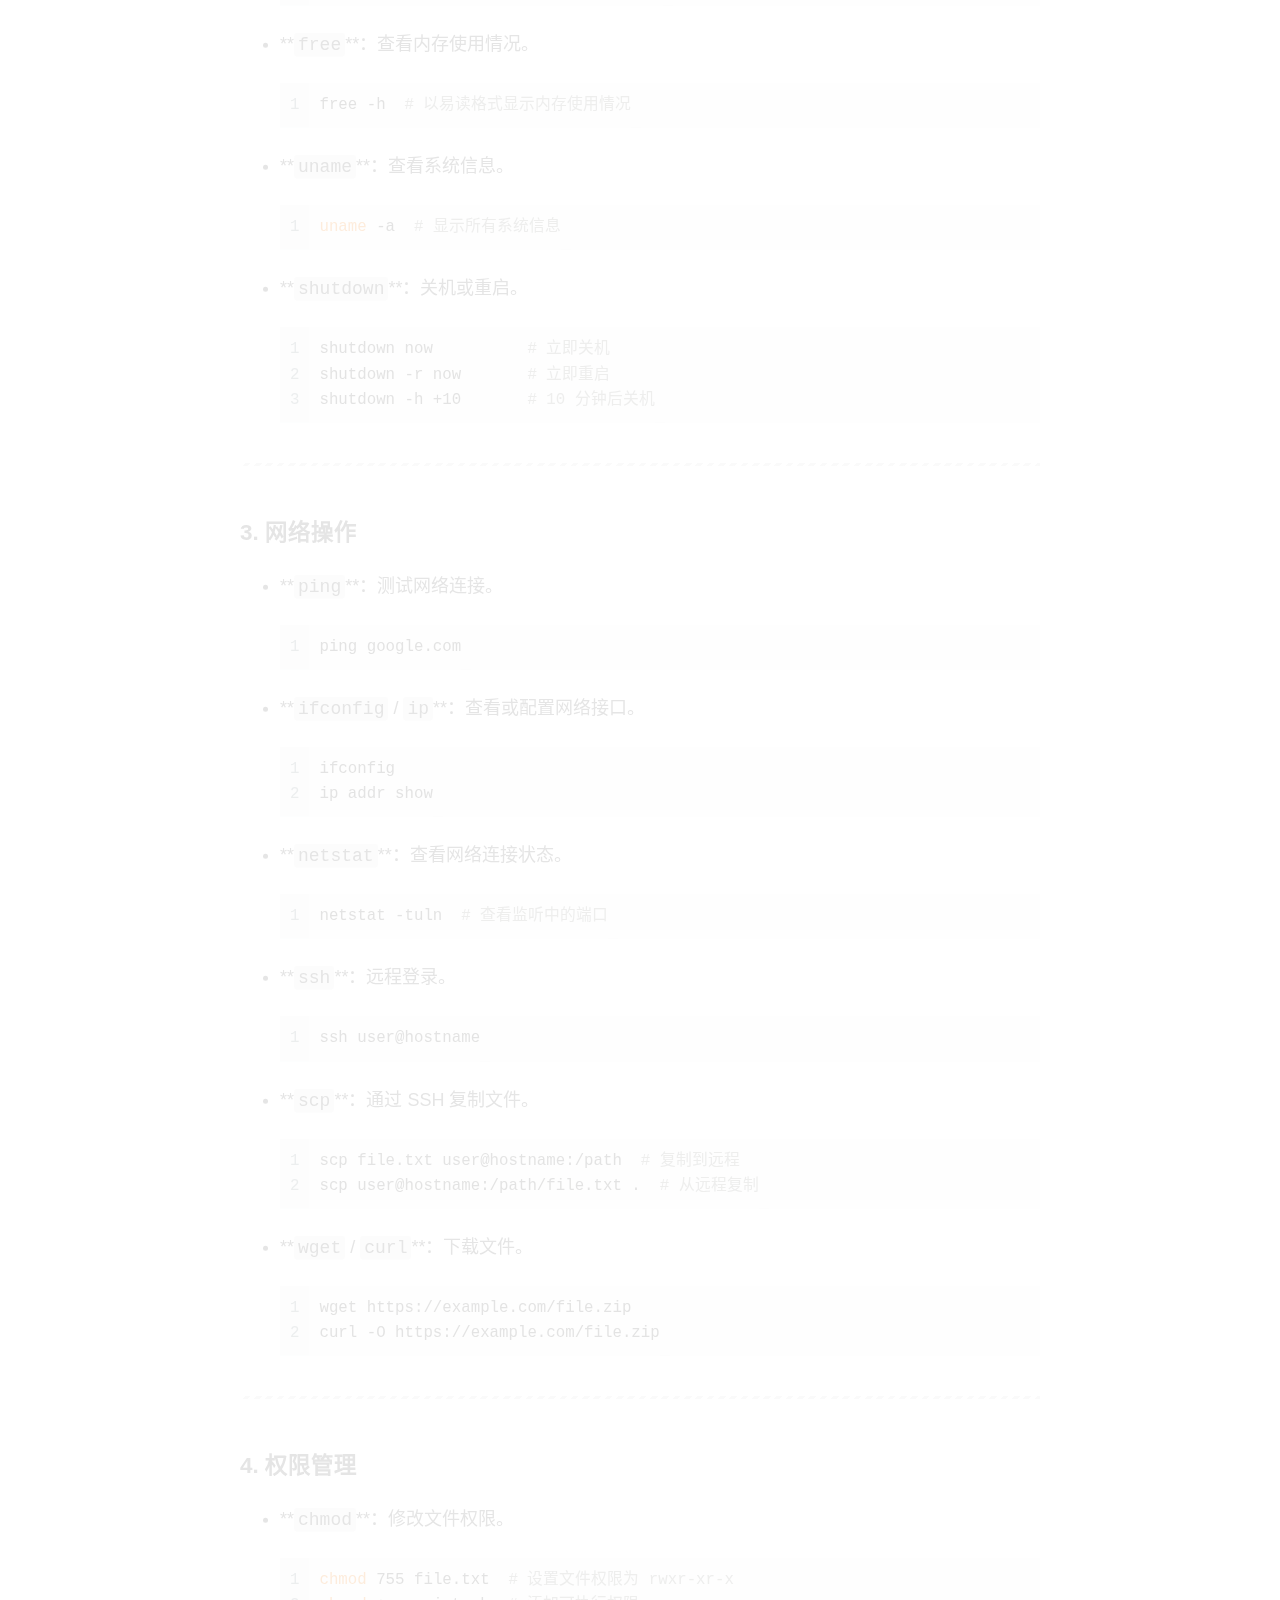
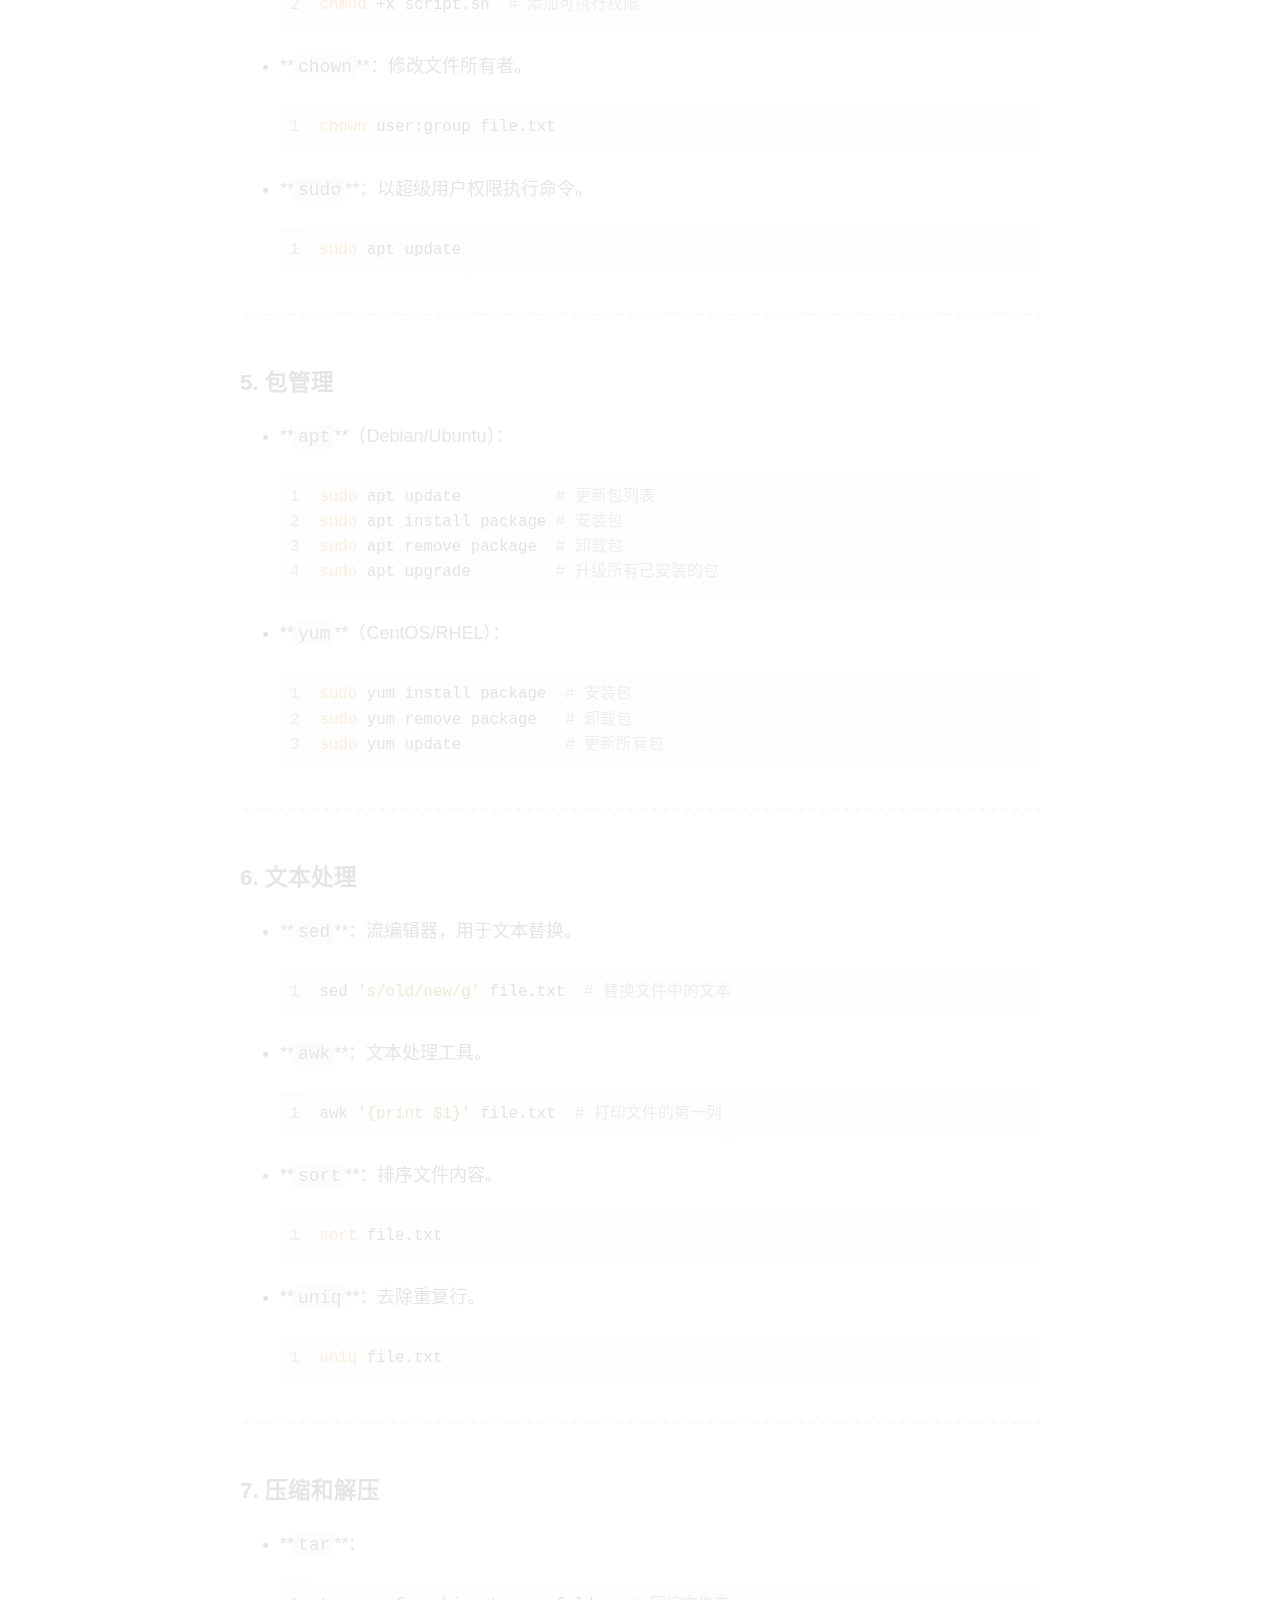
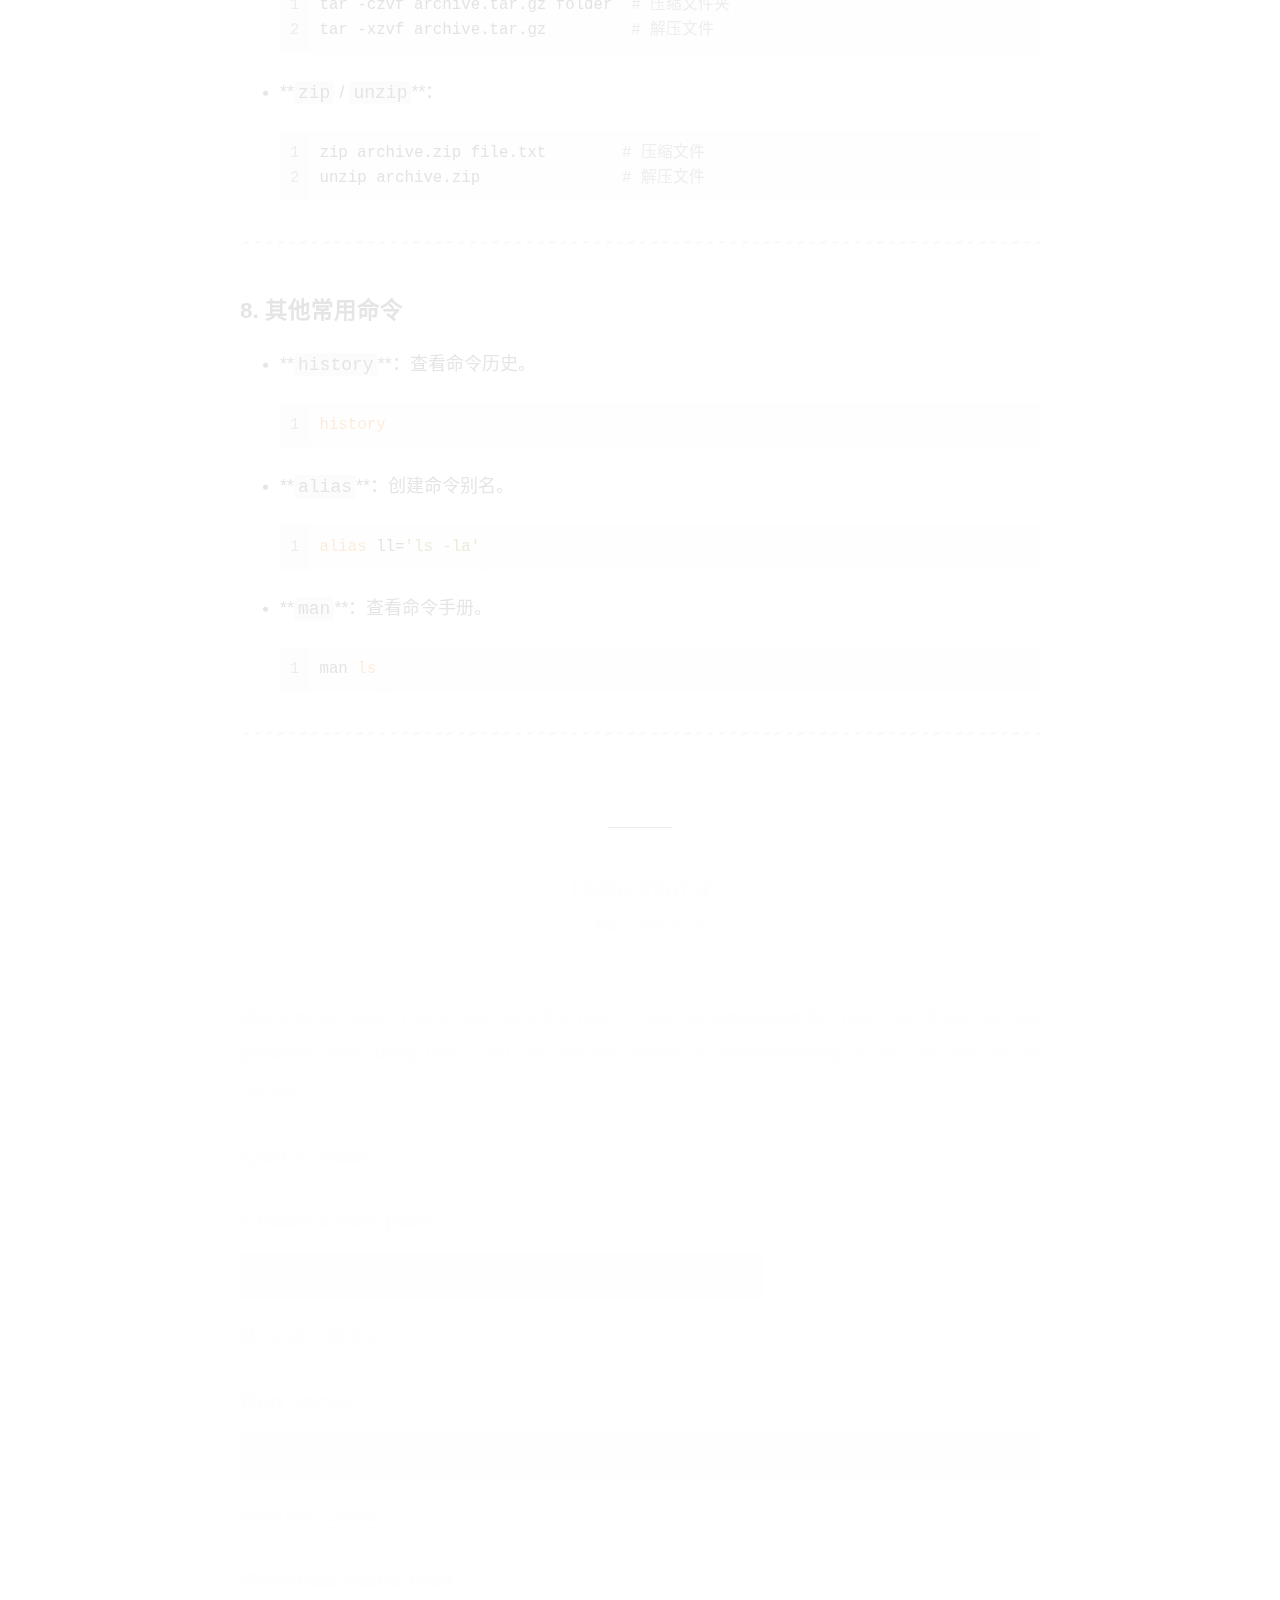
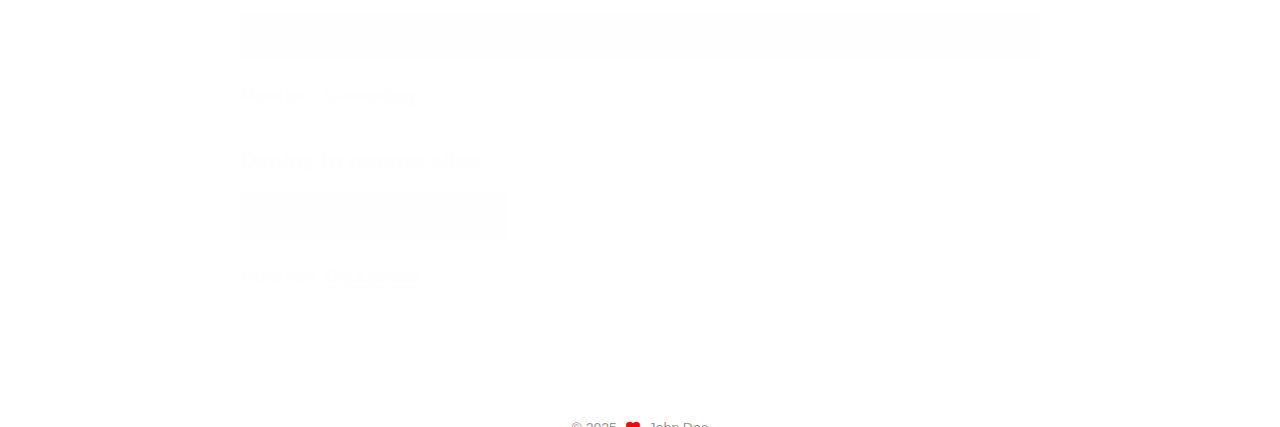
==== commit cbdc79fb: "Site updated: 2025-01-28 22:03:57" ====
--- a/index.html
+++ b/index.html
@@ -197,7 +197,7 @@
       <header class="post-header">
         <h2 class="post-title" itemprop="name headline">
           
-            <a href="/2025/01/28/Cs-camp-2025-project/" class="post-title-link" itemprop="url">Cs camp 2025 project</a>
+            <a href="/2025/01/28/Cs-camp-2025-project/" class="post-title-link" itemprop="url">Cs camp 2024 project</a>
         </h2>
 
         <div class="post-meta">
@@ -208,7 +208,7 @@
               <span class="post-meta-item-text">发表于</span>
               
 
-              <time title="创建时间：2025-01-28 15:14:32 / 修改时间：17:08:40" itemprop="dateCreated datePublished" datetime="2025-01-28T15:14:32+08:00">2025-01-28</time>
+              <time title="创建时间：2025-01-28 15:14:32 / 修改时间：22:00:38" itemprop="dateCreated datePublished" datetime="2025-01-28T15:14:32+08:00">2025-01-28</time>
             </span>
 
           
@@ -223,40 +223,38 @@
 
       
           <h1 id="项目概述"><a href="#项目概述" class="headerlink" title="项目概述"></a>项目概述</h1><p>设计并实现一个文件管理系统，主要功能包括文件的复制、删除、压缩和解压。用户可以通过命令行输入相应命令来操作文件。该项目使用C语言编写，并依赖于Linux命令行工具（如 <code>cp</code>、<code>rm</code>、<code>tar</code>）来实现文件的操作</p>
-<h1 id="项目解析"><a href="#项目解析" class="headerlink" title="项目解析"></a>项目解析</h1><p><strong>页面展示</strong><br>需要出现的提示信息：接受输入前：希望用户输入的指令形式；可提供的帮助提示；<br>接受输入后：正确的指令且可执行返回结果；正确的指令但不可执行返回不可执行原因（用户权限，地址不存在，文件不存在），错误的指令返回提示</p>
-<p><strong>输入处理</strong><br>对于输入的命令，要把它拆分三个部分 “命令” “地址&#x2F;文件&#x2F;文件夹” “文件&#x2F;文件夹”，之间用空格space分开，否则就返回不合理格式</p>
-<p><strong>功能实现</strong><br>输入后，先检测当前用户&#x2F;用户组权限，那么在识别命令之后，如果权限不足，直接返回错误信息<br>如果权限足够，则分别进入复制，删除，，压缩，解压模块<br>在模块内，先进行检查，根据拆分的路径&#x2F;文件，先检查是否存在，再检查权限是否可读可写<br>如果不存在&#x2F;权限不足，返回错误信息<br>如果可行，返回正确结果<br>#include &lt;stdio.h&gt;<br>#include &lt;string.h&gt;<br>#include &lt;stdlib.h&gt;</p>
-<p>&#x2F;&#x2F; 函数声明<br>void extract_paths(const char *command);</p>
-<p>int main() {<br>    char command[256];</p>
-<pre><code>// 获取用户输入的命令
-printf(&quot;请输入命令: &quot;);
-fgets(command, sizeof(command), stdin);
-
-// 去掉输入中的换行符
-command[strcspn(command, &quot;\n&quot;)] = &#39;\0&#39;;
-
-// 提取路径
-extract_paths(command);
-
-return 0;
+<h1 id="项目解析"><a href="#项目解析" class="headerlink" title="项目解析"></a>项目解析</h1><p><strong>页面展示</strong><br>需要出现的提示信息：接受输入前：希望用户输入的指令形式；可提供的帮助提示；<br>void show_help() {<br>    printf(<br>        “Usage of Linux commands: cp, rm, tar\n\n”<br>        “1. <code>cp</code> command\n”<br>        “<code>cp</code> is used to copy files or directories.\n\n”<br>        “Basic syntax:\n”<br>        “cp [options] source_file target_file\n\n”<br>        “Common options:\n”<br>        “- <code>-r</code> or <code>--recursive</code>: Copy directories recursively.\n”<br>        “- <code>-i</code> or <code>--interactive</code>: Prompt before overwriting.\n”<br>        “- <code>-v</code> or <code>--verbose</code>: Display detailed information.\n”<br>        “- <code>-u</code> or <code>--update</code>: Copy only when the source file is newer.\n\n”<br>        “Examples:\n”<br>        “- Copy a file:\n”<br>        “  cp file1.txt file2.txt\n”<br>        “- Copy a directory:\n”<br>        “  cp -r dir1 dir2\n”<br>        “- Copy and display details:\n”<br>        “  cp -v file1.txt file2.txt\n\n”<br>        “2. <code>rm</code> command\n”<br>        “<code>rm</code> is used to delete files or directories.\n\n”<br>        “Basic syntax:\n”<br>        “rm [options] file_or_directory\n\n”<br>        “Common options:\n”<br>        “- <code>-r</code> or <code>--recursive</code>: Delete directories recursively.\n”<br>        “- <code>-f</code> or <code>--force</code>: Force deletion without confirmation.\n”<br>        “- <code>-i</code> or <code>--interactive</code>: Prompt before deletion.\n”<br>        “- <code>-v</code> or <code>--verbose</code>: Display detailed information.\n\n”<br>        “Examples:\n”<br>        “- Delete a file:\n”<br>        “  rm file.txt\n”<br>        “- Delete a directory and its contents:\n”<br>        “  rm -r dir\n”<br>        “- Force delete a file without confirmation:\n”<br>        “  rm -f file.txt\n\n”<br>        “3. <code>tar</code> command\n”<br>        “<code>tar</code> is used to archive and extract files, often combined with compression tools.\n\n”<br>        “Basic syntax:\n”<br>        “tar [options] file_or_directory\n\n”<br>        “Common options:\n”<br>        “- <code>-c</code> or <code>--create</code>: Create a new archive.\n”<br>        “- <code>-x</code> or <code>--extract</code>: Extract files from an archive.\n”<br>        “- <code>-v</code> or <code>--verbose</code>: Display detailed information.\n”<br>        “- <code>-f</code> or <code>--file</code>: Specify the archive file name.\n”<br>        “- <code>-z</code> or <code>--gzip</code>: Use gzip compression.\n”<br>        “- <code>-j</code> or <code>--bzip2</code>: Use bzip2 compression.\n”<br>        “- <code>-t</code> or <code>--list</code>: List the contents of an archive.\n\n”<br>        “Examples:\n”<br>        “- Archive a directory:\n”<br>        “  tar -cvf archive.tar dir\n”<br>        “- Archive and compress with gzip:\n”<br>        “  tar -czvf archive.tar.gz dir\n”<br>        “- Extract a tar archive:\n”<br>        “  tar -xvf archive.tar\n”<br>        “- Extract a gzip-compressed tar archive:\n”<br>        “  tar -xzvf archive.tar.gz\n”<br>        “- List the contents of a tar archive:\n”<br>        “  tar -tvf archive.tar\n”<br>    );<br>}<br>接受输入后：正确的指令且可执行返回结果；正确的指令但不可执行返回不可执行原因（用户权限，地址不存在，文件不存在），错误的指令返回提示</p>
+<p><strong>输入处理</strong><br>对于输入的命令，要把它拆分三个部分 “命令” “选项“地址&#x2F;文件&#x2F;文件夹” “文件&#x2F;文件夹”<br>使用strtok进行分割<br>char *token&#x3D;strtok(input_copy,” “);<br>    while ((token!&#x3D;NULL&amp;&amp;token_count&lt;20))<br>    {<br>        tokens[token_count++]&#x3D;token;<br>        token&#x3D;strtok(NULL,” “);<br>    }</p>
+<p><strong>功能实现</strong><br>分别进入复制，删除，，压缩，解压模块<br>void Copypatten(char* source,char<em>destination)&#x2F;&#x2F;参数不使用完整命令句子是为了方便处理<br>{<br>    if(access(source,F_OK)&#x3D;&#x3D;0&amp;&amp;access(destination,F_OK)&#x3D;&#x3D;0)&#x2F;&#x2F;文件是否存在<br>    {<br>    if(!check_permission(source,R_OK)){<br>        printf(“Error:No read permission for source file:%s\n”,source);<br>        return ;<br>    }<br>    if(!check_permission(destination,W_OK)){<br>        printf(“Error:No write permisson for destination file:%s\n”,destination);<br>        return;&#x2F;&#x2F;是否有权限<br>    }<br>    char command[100];<br>    snprintf(command,sizeof(command),”cp %s %s”,source,destination);<br>    printf(“Executing command:%s\n”,command);<br>    int result &#x3D;system(command );<br>    if(result&#x3D;&#x3D;0){<br>        printf(“File copied successfully:%s -&gt;%s\n”,source,destination);<br>    }else{<br>        printf(“Fail to copy file.Please check the command format .\n”);<br>    }<br>    }else{<br>            printf(“Error file or destination is not exist”);<br>        }<br>}<br>void Removepatten(char</em> file)<br>{<br>    if(access(file,F_OK)&#x3D;&#x3D;0){<br>     if (!check_permission(file, W_OK)){<br>        printf(“Error: No write permission for file: %s\n”, file);<br>        return;<br>    }</p>
+<pre><code>char command[100];
+snprintf(command, sizeof(command), &quot;rm %s&quot;, file);
+printf(&quot;Executing command: %s\n&quot;, command);
+int result = system(command);
+if (result == 0) &#123;
+    printf(&quot;File deleted successfully: %s\n&quot;, file);
+&#125; else &#123;
+    printf(&quot;Failed to delete file. Please check the command format.\n&quot;);
+&#125;
+&#125;else&#123;
+    printf(&quot;Error:file is not exist&quot;);
+&#125;
 </code></pre>
 <p>}</p>
-<p>&#x2F;&#x2F; 提取路径的函数<br>void extract_paths(const char *command) {<br>    char *token;<br>    char *copy &#x3D; strdup(command); &#x2F;&#x2F; 复制命令字符串，避免修改原字符串<br>    const char *delimiters &#x3D; “ \t\n”; &#x2F;&#x2F; 分隔符：空格、制表符、换行符</p>
-<pre><code>printf(&quot;提取的路径或地址:\n&quot;);
-
-// 使用 strtok 分割字符串
-token = strtok(copy, delimiters);
-while (token != NULL) &#123;
-    // 检查是否是路径或地址（简单判断是否包含 &#39;/&#39; 或 &#39;.&#39; 或 &#39;~&#39;）
-    if (strchr(token, &#39;/&#39;) != NULL || strchr(token, &#39;.&#39;) != NULL||strchr(token,&#39;~&#39;)!=NULL) &#123;
-        printf(&quot;%s\n&quot;, token);
-    &#125;
-    token = strtok(NULL, delimiters);
+<p>&#x2F;&#x2F; 压缩文件<br>void compress_files(char* archive, char* files) {<br>    if(access(files,F_OK)&#x3D;&#x3D;0){<br>    if (!check_permission(files, R_OK)) {<br>        printf(“Error: No read permission for files: %s\n”, files);<br>        return;<br>    }</p>
+<pre><code>char command[100];
+snprintf(command, sizeof(command), &quot;tar -cvf %s %s&quot;, archive, files);
+printf(&quot;Executing command: %s\n&quot;, command);
+int result = system(command);
+if (result == 0) &#123;
+    printf(&quot;Files compressed successfully: %s\n&quot;, archive);
+&#125; else &#123;
+    printf(&quot;Failed to compress files. Please check the command format.\n&quot;);
 &#125;
-
-free(copy); // 释放复制的字符串
+&#125;else&#123;
+    printf(&quot;Erorr :files are not all existed&quot;);
+&#125;
 </code></pre>
-<p>}</p>
+<p>}<br>&#x2F;&#x2F; 解压文件<br>void extract_files(char* archive) {<br>在模块内，先进行检查，根据拆分的路径&#x2F;文件，先检查是否存在，再检查权限是否可读可写，使用access函数<br>int check_permission(const char*file,int mode)<br>{<br>    if(access(file,mode)&#x3D;&#x3D;0){<br>        return 1;<br>    }<br>    else{<br>        return 0;<br>    }<br>}<br>如果不存在&#x2F;权限不足，返回错误信息<br>如果可行，返回正确结果</p>
 
       
     </div>
--- a/css/main.css
+++ b/css/main.css
@@ -1168,7 +1168,7 @@
 }
 .links-of-author a::before,
 .links-of-author span.exturl::before {
-  background: #2e77ff;
+  background: #601703;
   border-radius: 50%;
   content: ' ';
   display: inline-block;
